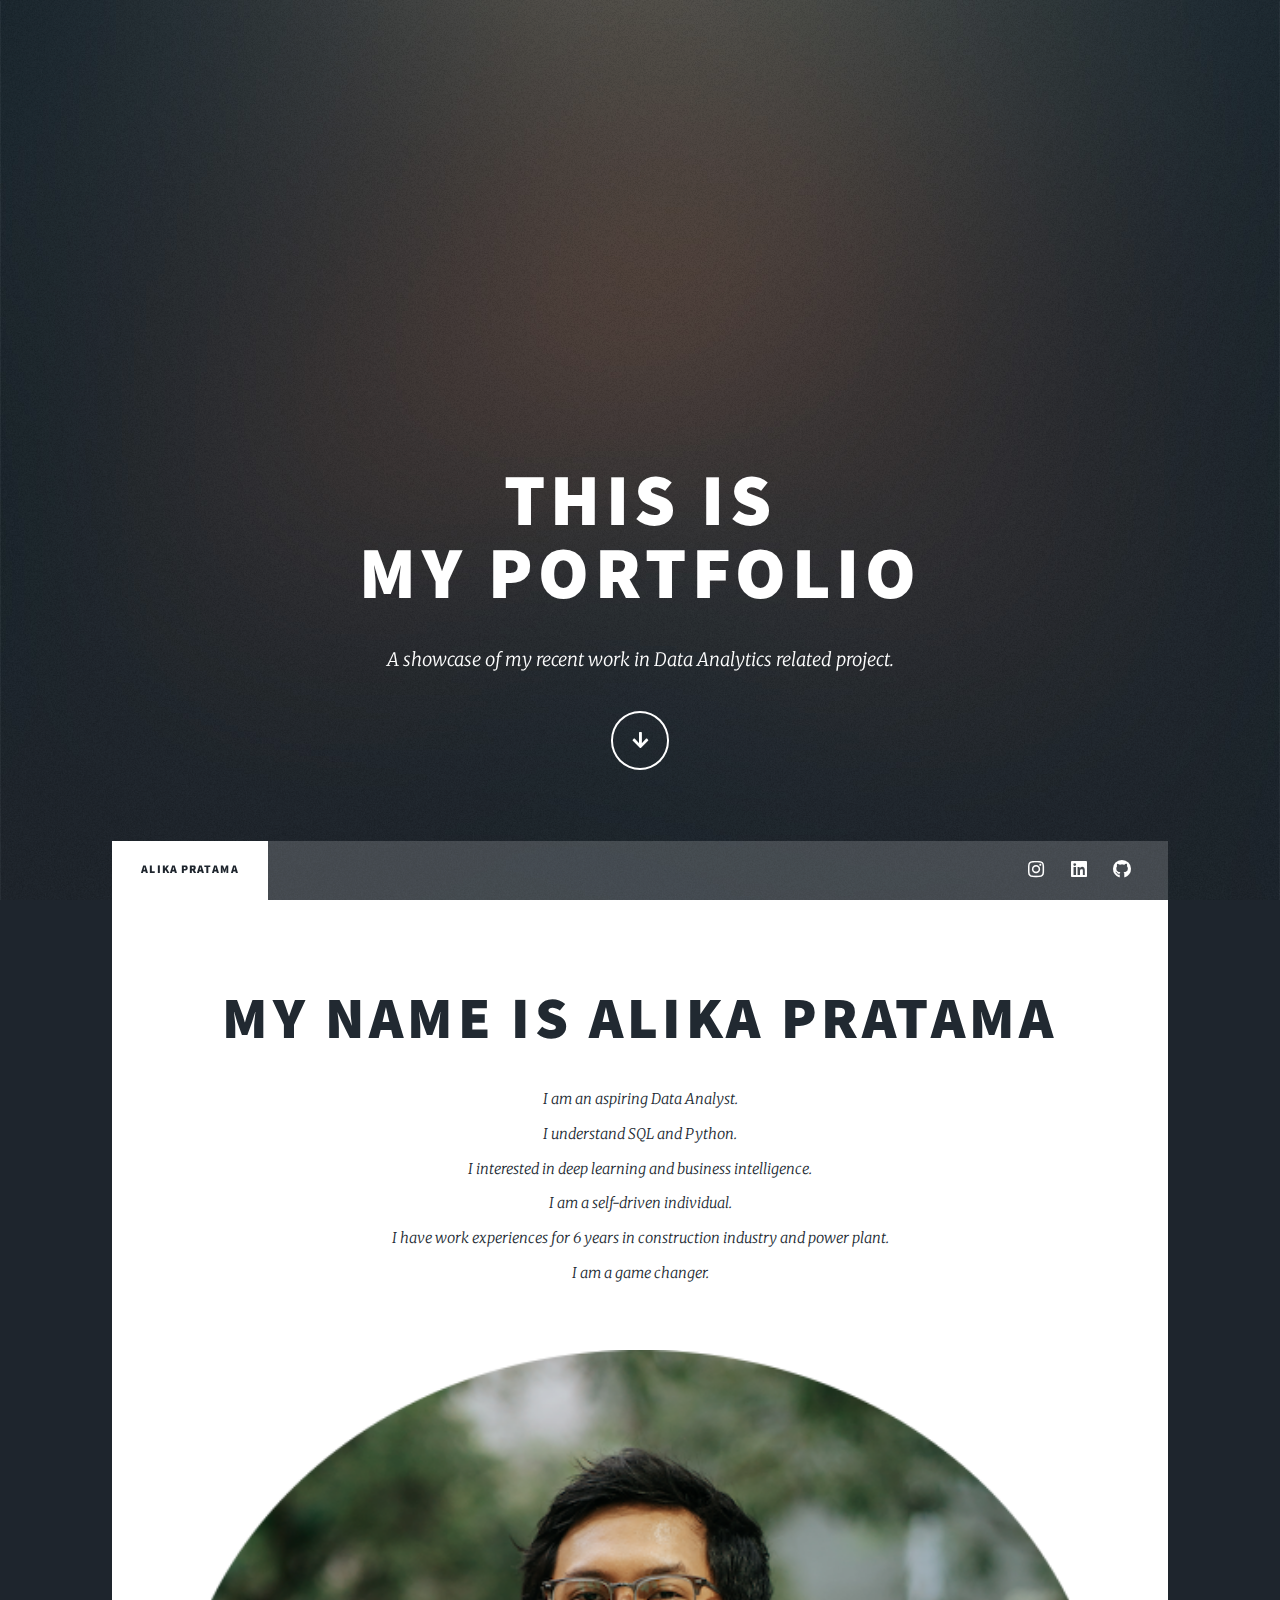
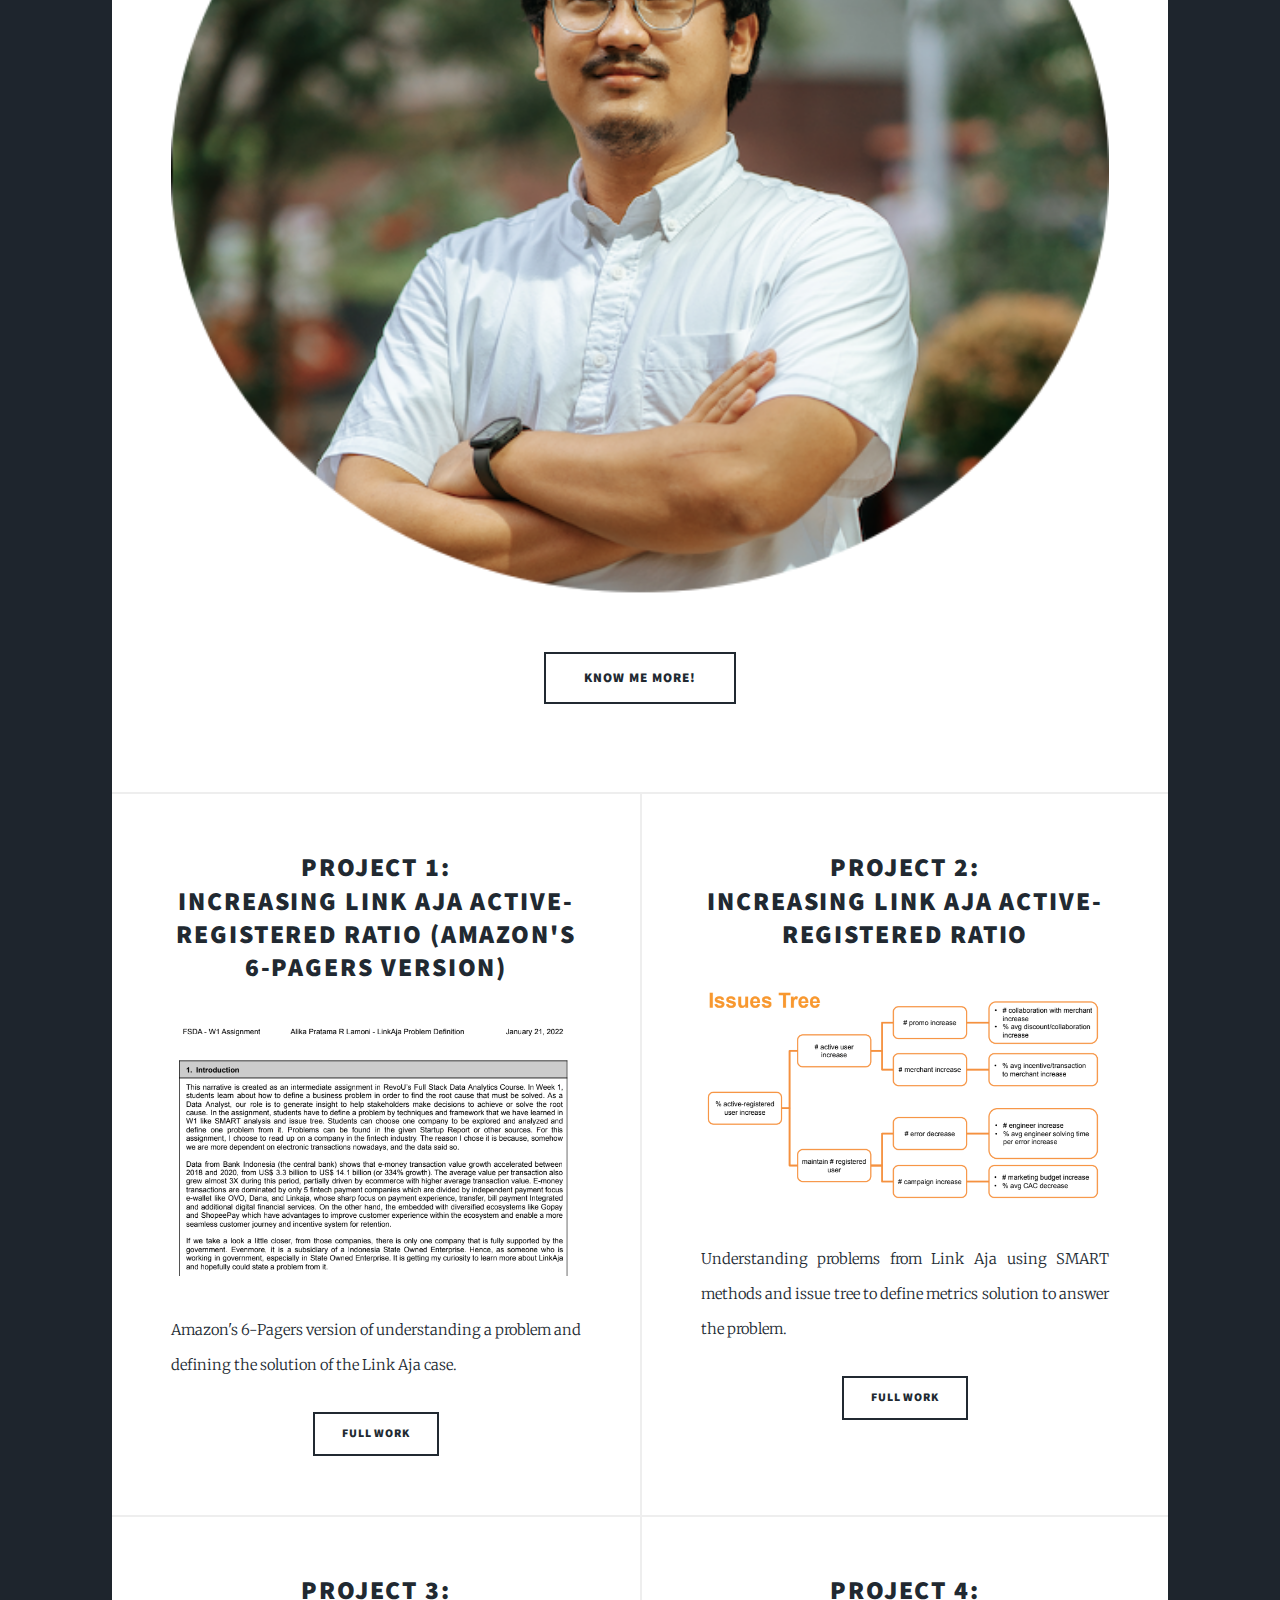
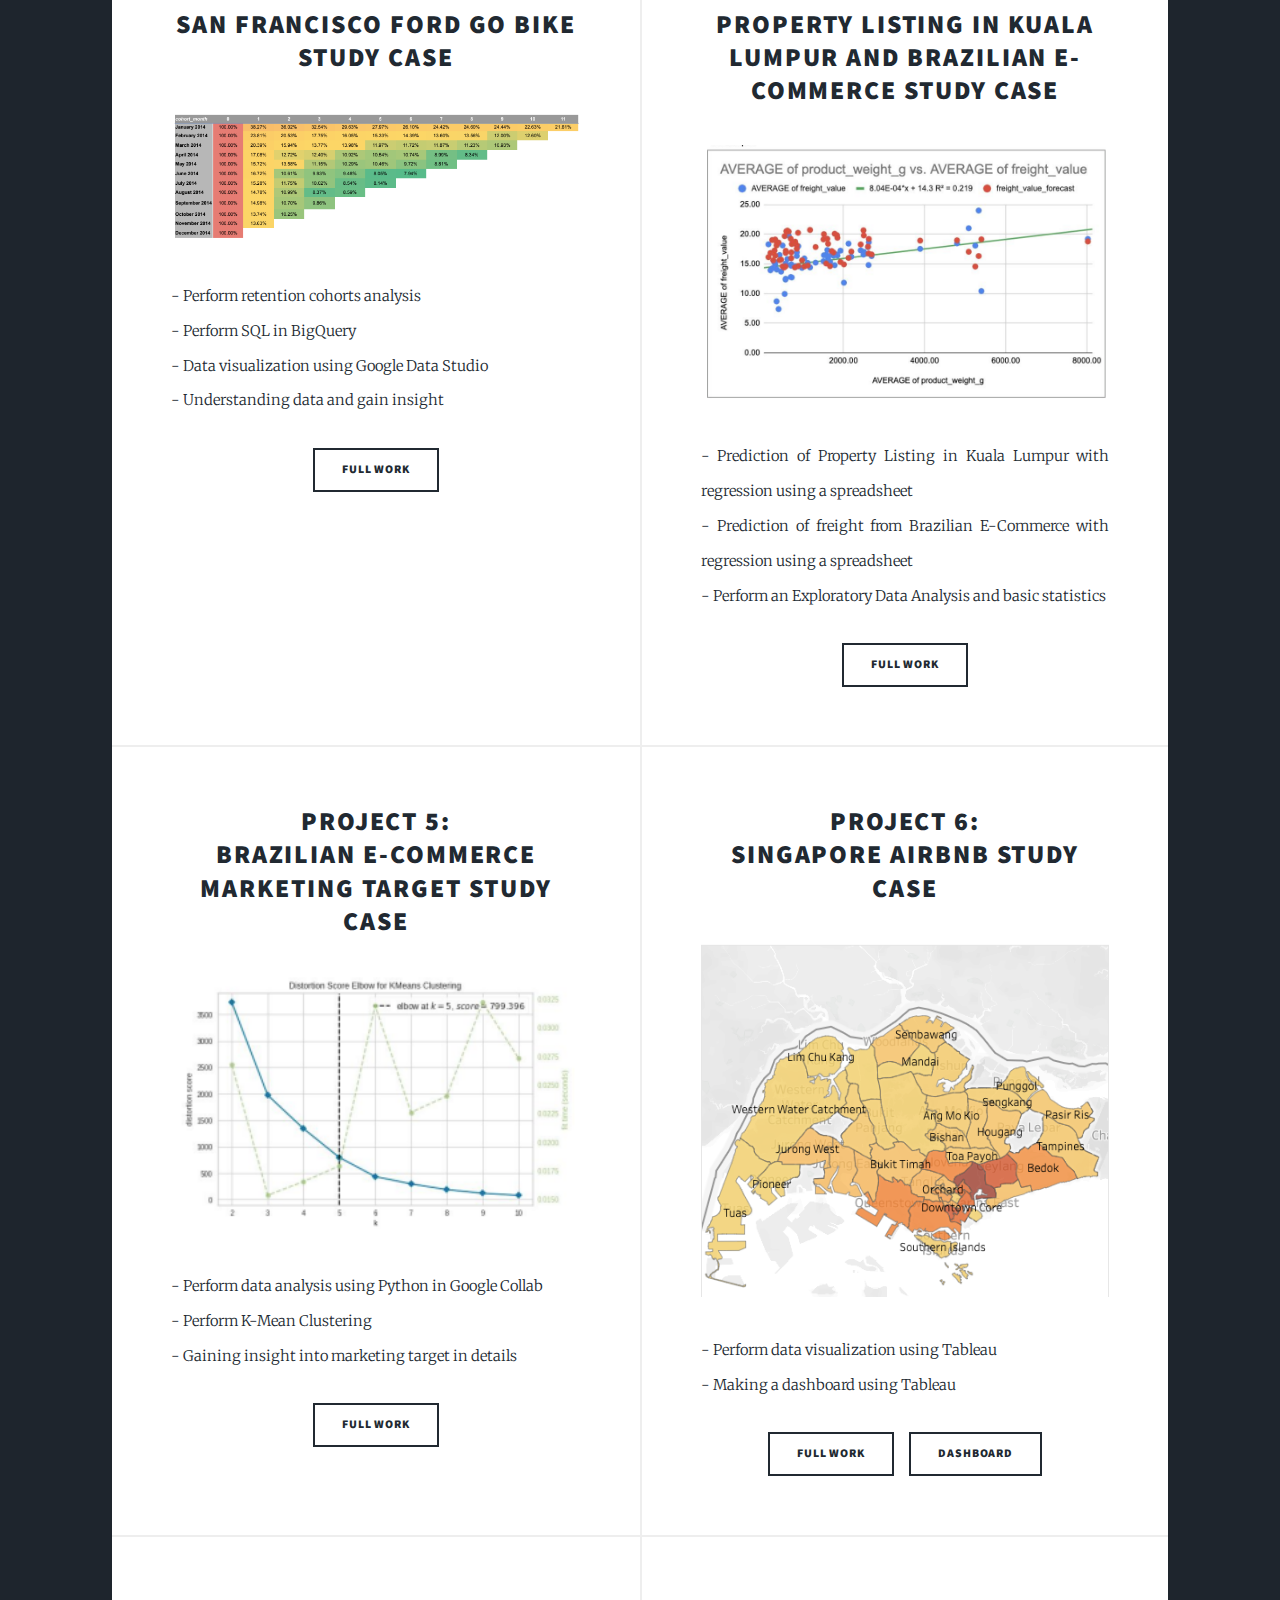
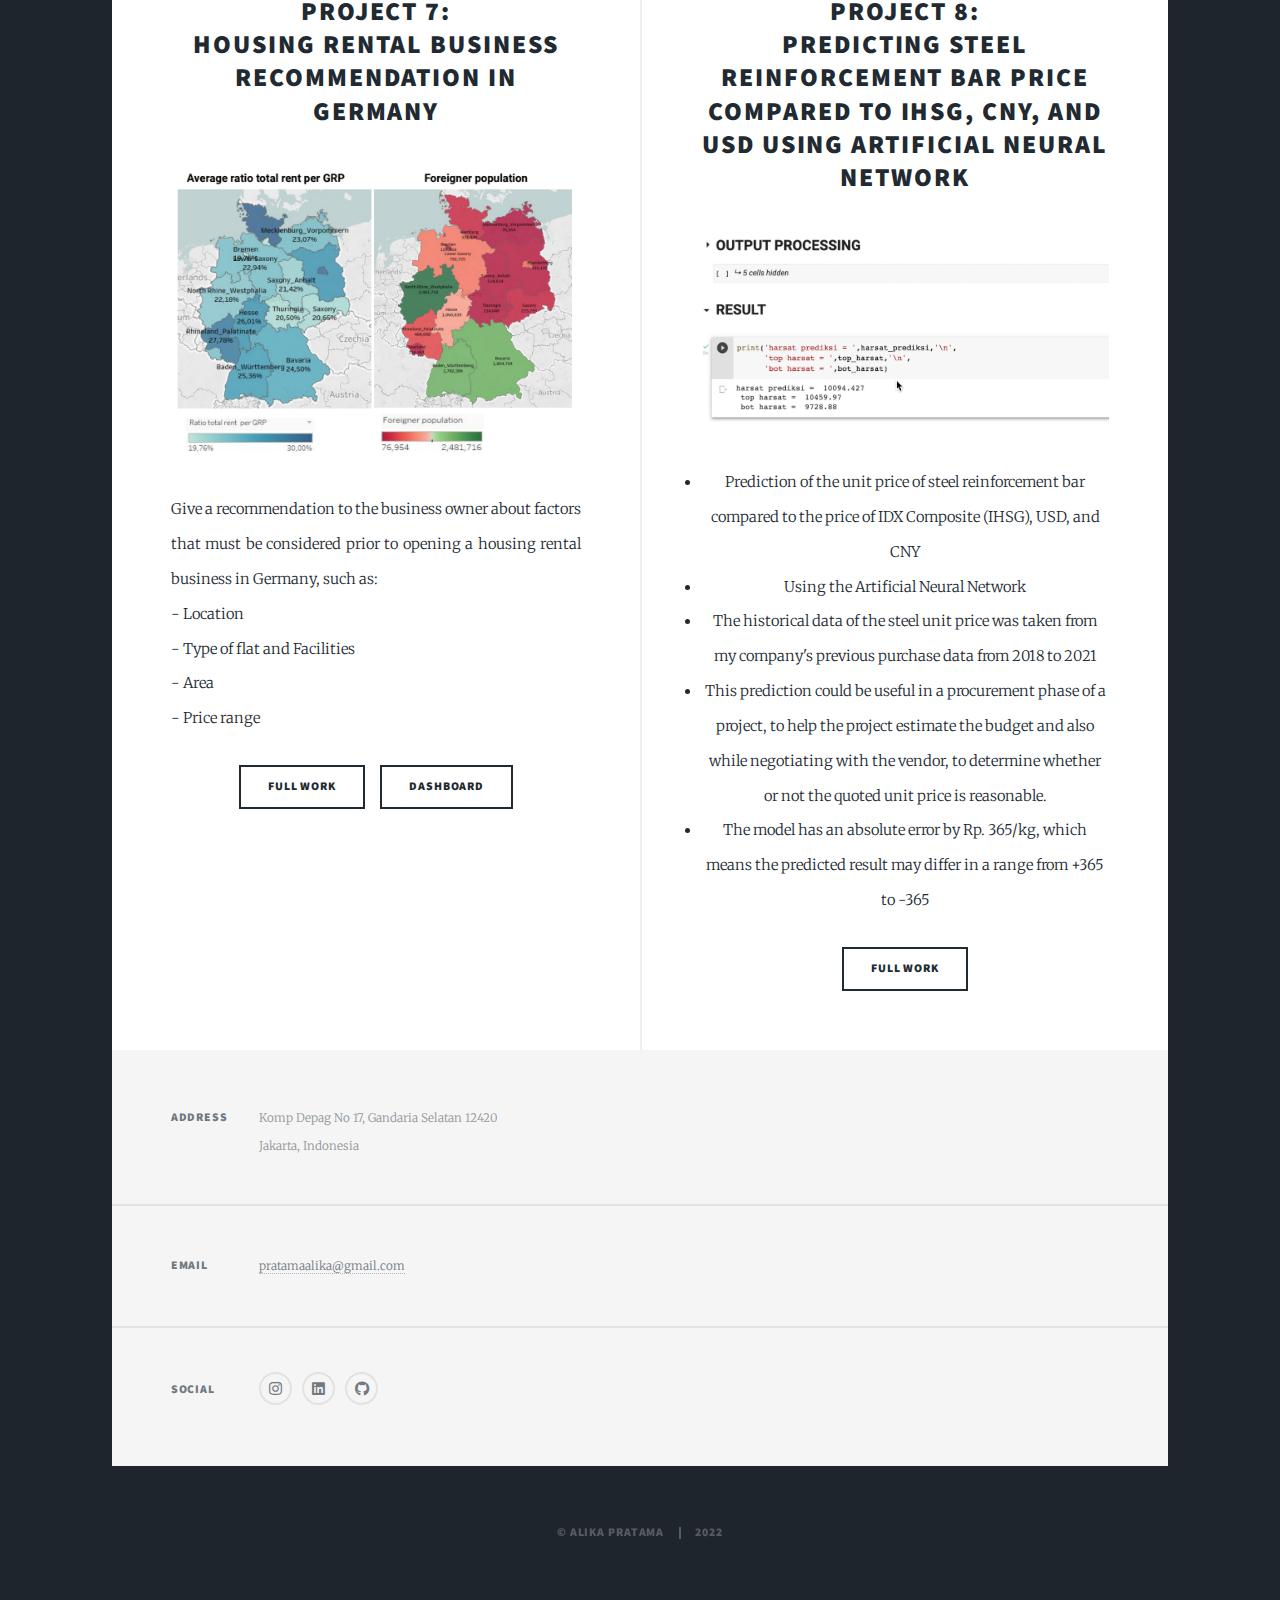
==== index.html @ 99906c68 "Update index.html" ====
<!DOCTYPE HTML>
<html>
	<head>
		<title>Alika Pratama Portfolio</title>
		<meta charset="utf-8" />
		<meta name="viewport" content="width=device-width, initial-scale=1, user-scalable=no" />
		<link rel="stylesheet" href="assets/css/main.css" />
		<noscript><link rel="stylesheet" href="assets/css/noscript.css" /></noscript>
	</head>
	<body class="is-preload">

		<!-- Wrapper -->
			<div id="wrapper" class="fade-in">

				<!-- Intro -->
					<div id="intro">
						<h1>This is<br />
						My Portfolio
					</h1>
						<p>A showcase of my recent work in Data Analytics related project. <a</a></p>
						<ul class="actions">
							<li><a href="#header" class="button icon solid solo fa-arrow-down scrolly">Continue</a></li>
						</ul>
					</div>

				<!-- Header -->
					<header id="header">
						<a href="index.html" class="logo">Portfolio</a>
					</header>

				<!-- Nav -->
					<nav id="nav">
						<ul class="links">
							<li class="active"><a href="index.html">Alika Pratama</a></li>
						</ul>
						<ul class="icons">
							<li><a href="https://www.instagram.com/alikapratama/" class="icon brands fa-instagram"><span class="label">Instagram</span></a></li>
							<li><a href="https://www.linkedin.com/in/alika-pratama/" class="icon brands fa-linkedin"><span class="label">LinkedIn</span></a></li>
							<li><a href="https://github.com/alika-pratama/" class="icon brands fa-github"><span class="label">GitHub</span></a></li>
						</ul>
					</nav>

				<!-- Main -->
					<div id="main">

						<!-- Featured Post -->
							<article class="post featured">
								<header class="major">
									<h2><a href="#">My name is Alika Pratama<br /></a></h2>
									<p>I am an aspiring Data Analyst.<br \>
										I understand SQL and Python.<br \>
										I interested in deep learning and business intelligence.<br \>
										I am a self-driven individual.<br \>
										I have work experiences for 6 years in construction industry and power plant.<br \>
										I am a game changer.</p>
								</header>
								<a href="#" class="image main"><img src="images/alika.png" alt="" /></a>
								<ul class="actions special">
									<li><a href="https://www.linkedin.com/in/alika-pratama/" class="button large">Know me more!</a></li>
								</ul>
							</article>

						<!-- Posts -->
							<section class="posts">
								<article>
									<header>
										<h2><a href="#">Project 1:<br />
											Increasing Link Aja Active-Registered Ratio (Amazon's 6-Pagers Version)</a></h2>
									</header>
									<a href="#" class="image fit"><img src="images/project1.png" alt="" /></a>
									<p>Amazon's 6-Pagers version of understanding a problem and defining the solution of the Link Aja case.</p>
									<ul class="actions special">
										<li><a href="https://drive.google.com/file/d/1Kj2Drlyt5MMBAXH7t-EOti_boL3vfd4V/view" class="button">Full Work</a></li>
									</ul>
								</article>
								<article>
									<header>
										<h2><a href="#">Project 2:<br />
											Increasing Link Aja Active-Registered Ratio</a></h2>
									</header>
									<a href="#" class="image fit"><img src="images/project 2.png" alt="" /></a>
									<p>Understanding problems from Link Aja using SMART methods and issue tree to define metrics solution to answer the problem.</p>
									<ul class="actions special">
										<li><a href="https://drive.google.com/file/d/1akJcV4ubBuW7OajFJQCJrgrSAAVM8t03/view" class="button">Full Work</a></li>
									</ul>
								</article>
								<article>
									<header>
										<h2><a href="#">Project 3:<br />
											San Francisco Ford Go Bike Study Case</a></h2>
									</header>
									<a href="#" class="image fit"><img src="images/project 3.png" alt="" /></a>
									<p>- Perform retention cohorts analysis<br \>
										- Perform SQL in BigQuery<br \>
										- Data visualization using Google Data Studio<br \>
										- Understanding data and gain insight</p>
									<ul class="actions special">
										<li><a href="https://drive.google.com/file/d/1MsK47HC9zrteIBkrlheT6Ph0dA1Oc3uH/view" class="button">Full Work</a></li>
									</ul>
								</article>
								<article>
									<header>
										<h2><a href="#">Project 4:<br />
											Property Listing in Kuala Lumpur and Brazilian E-Commerce Study Case</a></h2>
									</header>
									<a href="#" class="image fit"><img src="images/project 4-c.png" alt="" /></a>
									<p>- Prediction of Property Listing in Kuala Lumpur with regression using a spreadsheet<br \>
										- Prediction of freight from Brazilian E-Commerce with regression using a spreadsheet<br \>
										- Perform an Exploratory Data Analysis and basic statistics</p>
									<ul class="actions special">
										<li><a href="https://drive.google.com/file/d/1G1gEL9dTTQRaMjmQhZiJqLOdMSv8WPBN/view" class="button">Full Work</a></li>
									</ul>
								</article>
								<article>
									<header>
										<h2><a href="#">Project 5:<br />
											Brazilian E-Commerce Marketing Target Study Case</a></h2>
									</header>
									<a href="#" class="image fit"><img src="images/project 5-b.png" alt="" /></a>
									<p>- Perform data analysis using Python in Google Collab<br \>
										- Perform K-Mean Clustering<br \>
										- Gaining insight into marketing target in details</p>
									<ul class="actions special">
										<li><a href="https://drive.google.com/file/d/166lnxLZuiNhnYnnvelLSRr8OqNYaiu8n/view" class="button">Full Work</a></li>
									</ul>
								</article>
								<article>
									<header>
										<h2><a href="#">Project 6:<br />
											Singapore AirBnB Study Case</a></h2>
									</header>
									<a href="#" class="image fit"><img src="images/project 6.png" alt="" /></a>
									<p>- Perform data visualization using Tableau<br \>
										- Making a dashboard using Tableau</p>
									<ul class="actions special">
										<li><a href="https://drive.google.com/file/d/1xr-jhJPkIL-Obim5dwcGCO-dSlXe9OWP/view" class="button">Full Work</a></li>
										<li><a href="https://public.tableau.com/app/profile/alika.pratama.r.lamoni/viz/AlikaPratama_RevoU_Advanced_EDA/ExploratoryDataAnalysis" class="button">Dashboard</a></li>
									</ul>
								</article>
								<article>
									<header>
										<h2><a href="#">Project 7:<br />
											Housing Rental Business Recommendation in Germany</a></h2>
									</header>
									<a href="#" class="image fit"><img src="images/project 7.png" alt="" /></a>
									<p>Give a recommendation to the business owner about factors that must be considered prior to opening a housing rental business in Germany, such as:<br \>
										- Location<br \>
										- Type of flat and Facilities<br \>
										- Area<br \>
										- Price range</p>										
									<ul class="actions special">
										<li><a href="https://drive.google.com/file/d/1QXU8TIqKIrpzzfyYmSdYc2odHcBHQorJ/view" class="button">Full Work</a></li>
										<li><a href="https://public.tableau.com/app/profile/godeliva/viz/GFPpastibisa_16497133285480/Story1" class="button">Dashboard</a></li>
									</ul>
								</article>
								<article>
									<header>
										<h2><a href="#">Project 8:<br />
											Predicting Steel Reinforcement Bar Price Compared to IHSG, CNY, and USD using Artificial Neural Network</a></h2>
									</header>
									<a href="#" class="image fit"><img src="images/project 8.png" alt="" /></a>
									<p align="justify"><li>Prediction of the unit price of steel reinforcement bar compared to the price of IDX Composite (IHSG), USD, and CNY</li>
									<li>Using the Artificial Neural Network</li>
									<li>The historical data of the steel unit price was taken from my company's previous purchase data from 2018 to 2021</li>
									<li>This prediction could be useful in a procurement phase of a project, to help the project estimate the budget and also while negotiating with the vendor, to determine whether or not the quoted unit price is reasonable.</li>
									<li>The model has an absolute error by Rp. 365/kg, which means the predicted result may differ in a range from +365 to -365</li>
								</p>							
									<ul class="actions special">
										<li><a href="https://github.com/alika-pratama/predicting-rebar" class="button">Full Work</a></li>
									</ul>
								</article>
							</section>
					</div>

				<!-- Footer -->
					<footer id="footer">
						<section class="split contact">
							<section class="alt">
								<h3>Address</h3>
								<p>Komp Depag No 17, Gandaria Selatan 12420<br />
								Jakarta, Indonesia</p>
							</section>
							<section>
								<h3>Email</h3>
								<p><a href="#">pratamaalika@gmail.com</a></p>
							</section>
							<section>
								<h3>Social</h3>
								<ul class="icons alt">
									<li><a href="https://www.instagram.com/alikapratama/" class="icon brands alt fa-instagram"><span class="label">Instagram</span></a></li>
									<li><a href="https://www.linkedin.com/in/alika-pratama/" class="icon brands alt fa-linkedin"><span class="label">LinkedIn</span></a></li>
									<li><a href="https://github.com/alika-pratama/" class="icon brands alt fa-github"><span class="label">GitHub</span></a></li>
								</ul>
							</section>
						</section>
					</footer>

				<!-- Copyright -->
					<div id="copyright">
						<ul><li>&copy; Alika Pratama</li><li>2022</li></ul>
					</div>

			</div>

		<!-- Scripts -->
			<script src="assets/js/jquery.min.js"></script>
			<script src="assets/js/jquery.scrollex.min.js"></script>
			<script src="assets/js/jquery.scrolly.min.js"></script>
			<script src="assets/js/browser.min.js"></script>
			<script src="assets/js/breakpoints.min.js"></script>
			<script src="assets/js/util.js"></script>
			<script src="assets/js/main.js"></script>

	</body>
</html>
---- assets/css/main.css ----
@import url(fontawesome-all.min.css);
@import url("https://fonts.googleapis.com/css?family=Merriweather:300,700,300italic,700italic|Source+Sans+Pro:900");

/*
	Massively by HTML5 UP
	html5up.net | @ajlkn
	Free for personal and commercial use under the CCA 3.0 license (html5up.net/license)
*/

html, body, div, span, applet, object,
iframe, h1, h2, h3, h4, h5, h6, p, blockquote,
pre, a, abbr, acronym, address, big, cite,
code, del, dfn, em, img, ins, kbd, q, s, samp,
small, strike, strong, sub, sup, tt, var, b,
u, i, center, dl, dt, dd, ol, ul, li, fieldset,
form, label, legend, table, caption, tbody,
tfoot, thead, tr, th, td, article, aside,
canvas, details, embed, figure, figcaption,
footer, header, hgroup, menu, nav, output, ruby,
section, summary, time, mark, audio, video {
	margin: 0;
	padding: 0;
	border: 0;
	font-size: 100%;
	font: inherit;
	vertical-align: baseline;}

article, aside, details, figcaption, figure,
footer, header, hgroup, menu, nav, section {
	display: block;}

body {
	line-height: 1;
}

ol, ul {
	list-style: none;
}

blockquote, q {
	quotes: none;
}

	blockquote:before, blockquote:after, q:before, q:after {
		content: '';
		content: none;
	}

table {
	border-collapse: collapse;
	border-spacing: 0;
}

body {
	-webkit-text-size-adjust: none;
}

mark {
	background-color: transparent;
	color: inherit;
}

input::-moz-focus-inner {
	border: 0;
	padding: 0;
}

input, select, textarea {
	-moz-appearance: none;
	-webkit-appearance: none;
	-ms-appearance: none;
	appearance: none;
}

/* Basic */

	@-ms-viewport {
		width: device-width;
	}

	body {
		-ms-overflow-style: scrollbar;
	}

	@media screen and (max-width: 480px) {

		html, body {
			min-width: 320px;
		}

	}

	html {
		box-sizing: border-box;
	}

	*, *:before, *:after {
		box-sizing: inherit;
	}

	body {
		background-color: #1e252d;
	}

		body.is-preload *, body.is-preload *:before, body.is-preload *:after {
			-moz-animation: none !important;
			-webkit-animation: none !important;
			-ms-animation: none !important;
			animation: none !important;
			-moz-transition: none !important;
			-webkit-transition: none !important;
			-ms-transition: none !important;
			transition: none !important;
		}

/* Type */

	html {
		font-size: 16pt;
	}

		@media screen and (max-width: 1680px) {

			html {
				font-size: 12pt;
			}

		}

		@media screen and (max-width: 1280px) {

			html {
				font-size: 11pt;
			}

		}

		@media screen and (max-width: 360px) {

			html {
				font-size: 10pt;
			}

		}

	body {
		color: #212931;
	}

	body, input, select, textarea {
		font-family: "Merriweather", Georgia, serif;
		font-weight: 300;
		font-size: 1rem;
		line-height: 2.375;
	}

	a {
		-moz-transition: color 0.2s ease-in-out, background-color 0.2s ease-in-out, border-color 0.2s ease-in-out, box-shadow 0.2s ease-in-out;
		-webkit-transition: color 0.2s ease-in-out, background-color 0.2s ease-in-out, border-color 0.2s ease-in-out, box-shadow 0.2s ease-in-out;
		-ms-transition: color 0.2s ease-in-out, background-color 0.2s ease-in-out, border-color 0.2s ease-in-out, box-shadow 0.2s ease-in-out;
		transition: color 0.2s ease-in-out, background-color 0.2s ease-in-out, border-color 0.2s ease-in-out, box-shadow 0.2s ease-in-out;
		border-bottom: dotted 1px;
		text-decoration: none;
	}

		a:hover {
			border-bottom-color: transparent;
		}

	strong, b {
		font-weight: 600;
	}

	em, i {
		font-style: italic;
	}

	p {
		text-align: justify;
		margin: 0 0 2rem 0;
	}

	h1, h2, h3, h4, h5, h6 {
		font-family: "Source Sans Pro", Helvetica, sans-serif;
		font-weight: 900;
		line-height: 1.5;
		letter-spacing: 0.075em;
		text-transform: uppercase;
		margin: 0 0 1rem 0;
	}

		h1 a, h2 a, h3 a, h4 a, h5 a, h6 a {
			border-bottom: 0;
			color: inherit;
			text-decoration: none;
		}

	h1 {
		font-size: 4rem;
		line-height: 1.1;
		margin: 0 0 2rem 0;
	}

	h2 {
		font-size: 1.75rem;
		line-height: 1.3;
		margin: 0 0 1.5rem 0;
	}

	h3 {
		font-size: 1.25rem;
		margin: 0 0 1.5rem 0;
	}

	h4 {
		font-size: 1rem;
	}

	h5 {
		font-size: 0.9rem;
	}

	h6 {
		font-size: 0.8rem;
	}

	sub {
		font-size: 0.8rem;
		position: relative;
		top: 0.5rem;
	}

	sup {
		font-size: 0.8rem;
		position: relative;
		top: -0.5rem;
	}

	blockquote {
		border-left: solid 4px;
		font-style: italic;
		margin: 0 0 2rem 0;
		padding: 0.5rem 0 0.5rem 2rem;
	}

	code {
		border: solid 2px;
		font-family: "Courier New", monospace;
		font-size: 0.9rem;
		margin: 0 0.25rem;
		padding: 0.25rem 0.65rem;
	}

	pre {
		-webkit-overflow-scrolling: touch;
		font-family: "Courier New", monospace;
		font-size: 0.9rem;
		margin: 0 0 2rem 0;
	}

		pre code {
			display: block;
			line-height: 1.75;
			padding: 1rem 1.5rem;
			overflow-x: auto;
		}

	hr {
		border: 0;
		border-bottom: solid 2px;
		margin: 3rem 0;
	}

		hr.major {
			margin: 5rem 0;
		}

	.align-left {
		text-align: left;
	}

	.align-center {
		text-align: center;
	}

	.align-right {
		text-align: right;
	}

	input, select, textarea {
		color: #212931;
	}

	a {
		color: #212931;
		border-bottom-color: rgba(33, 41, 49, 0.5);
	}

		a:hover {
			border-bottom-color: transparent;
			color: #18bfef !important;
		}

	strong, b {
		color: #212931;
	}

	h1, h2, h3, h4, h5, h6 {
		color: #212931;
	}

	blockquote {
		border-left-color: #eeeeee;
	}

	code {
		background: rgba(220, 220, 220, 0.25);
		border-color: #eeeeee;
	}

	hr {
		border-bottom-color: #eeeeee;
	}

/* Row */

	.row {
		display: flex;
		flex-wrap: wrap;
		box-sizing: border-box;
		align-items: stretch;
	}

		.row > * {
			box-sizing: border-box;
		}

		.row.gtr-uniform > * > :last-child {
			margin-bottom: 0;
		}

		.row.aln-left {
			justify-content: flex-start;
		}

		.row.aln-center {
			justify-content: center;
		}

		.row.aln-right {
			justify-content: flex-end;
		}

		.row.aln-top {
			align-items: flex-start;
		}

		.row.aln-middle {
			align-items: center;
		}

		.row.aln-bottom {
			align-items: flex-end;
		}

		.row > .imp {
			order: -1;
		}

		.row > .col-1 {
			width: 8.33333%;
		}

		.row > .off-1 {
			margin-left: 8.33333%;
		}

		.row > .col-2 {
			width: 16.66667%;
		}

		.row > .off-2 {
			margin-left: 16.66667%;
		}

		.row > .col-3 {
			width: 25%;
		}

		.row > .off-3 {
			margin-left: 25%;
		}

		.row > .col-4 {
			width: 33.33333%;
		}

		.row > .off-4 {
			margin-left: 33.33333%;
		}

		.row > .col-5 {
			width: 41.66667%;
		}

		.row > .off-5 {
			margin-left: 41.66667%;
		}

		.row > .col-6 {
			width: 50%;
		}

		.row > .off-6 {
			margin-left: 50%;
		}

		.row > .col-7 {
			width: 58.33333%;
		}

		.row > .off-7 {
			margin-left: 58.33333%;
		}

		.row > .col-8 {
			width: 66.66667%;
		}

		.row > .off-8 {
			margin-left: 66.66667%;
		}

		.row > .col-9 {
			width: 75%;
		}

		.row > .off-9 {
			margin-left: 75%;
		}

		.row > .col-10 {
			width: 83.33333%;
		}

		.row > .off-10 {
			margin-left: 83.33333%;
		}

		.row > .col-11 {
			width: 91.66667%;
		}

		.row > .off-11 {
			margin-left: 91.66667%;
		}

		.row > .col-12 {
			width: 100%;
		}

		.row > .off-12 {
			margin-left: 100%;
		}

		.row.gtr-0 {
			margin-top: 0;
			margin-left: 0rem;
		}

			.row.gtr-0 > * {
				padding: 0 0 0 0rem;
			}

			.row.gtr-0.gtr-uniform {
				margin-top: 0rem;
			}

				.row.gtr-0.gtr-uniform > * {
					padding-top: 0rem;
				}

		.row.gtr-25 {
			margin-top: 0;
			margin-left: -0.375rem;
		}

			.row.gtr-25 > * {
				padding: 0 0 0 0.375rem;
			}

			.row.gtr-25.gtr-uniform {
				margin-top: -0.375rem;
			}

				.row.gtr-25.gtr-uniform > * {
					padding-top: 0.375rem;
				}

		.row.gtr-50 {
			margin-top: 0;
			margin-left: -0.75rem;
		}

			.row.gtr-50 > * {
				padding: 0 0 0 0.75rem;
			}

			.row.gtr-50.gtr-uniform {
				margin-top: -0.75rem;
			}

				.row.gtr-50.gtr-uniform > * {
					padding-top: 0.75rem;
				}

		.row {
			margin-top: 0;
			margin-left: -1.5rem;
		}

			.row > * {
				padding: 0 0 0 1.5rem;
			}

			.row.gtr-uniform {
				margin-top: -1.5rem;
			}

				.row.gtr-uniform > * {
					padding-top: 1.5rem;
				}

		.row.gtr-150 {
			margin-top: 0;
			margin-left: -2.25rem;
		}

			.row.gtr-150 > * {
				padding: 0 0 0 2.25rem;
			}

			.row.gtr-150.gtr-uniform {
				margin-top: -2.25rem;
			}

				.row.gtr-150.gtr-uniform > * {
					padding-top: 2.25rem;
				}

		.row.gtr-200 {
			margin-top: 0;
			margin-left: -3rem;
		}

			.row.gtr-200 > * {
				padding: 0 0 0 3rem;
			}

			.row.gtr-200.gtr-uniform {
				margin-top: -3rem;
			}

				.row.gtr-200.gtr-uniform > * {
					padding-top: 3rem;
				}

		@media screen and (max-width: 1680px) {

			.row {
				display: flex;
				flex-wrap: wrap;
				box-sizing: border-box;
				align-items: stretch;
			}

				.row > * {
					box-sizing: border-box;
				}

				.row.gtr-uniform > * > :last-child {
					margin-bottom: 0;
				}

				.row.aln-left {
					justify-content: flex-start;
				}

				.row.aln-center {
					justify-content: center;
				}

				.row.aln-right {
					justify-content: flex-end;
				}

				.row.aln-top {
					align-items: flex-start;
				}

				.row.aln-middle {
					align-items: center;
				}

				.row.aln-bottom {
					align-items: flex-end;
				}

				.row > .imp-xlarge {
					order: -1;
				}

				.row > .col-1-xlarge {
					width: 8.33333%;
				}

				.row > .off-1-xlarge {
					margin-left: 8.33333%;
				}

				.row > .col-2-xlarge {
					width: 16.66667%;
				}

				.row > .off-2-xlarge {
					margin-left: 16.66667%;
				}

				.row > .col-3-xlarge {
					width: 25%;
				}

				.row > .off-3-xlarge {
					margin-left: 25%;
				}

				.row > .col-4-xlarge {
					width: 33.33333%;
				}

				.row > .off-4-xlarge {
					margin-left: 33.33333%;
				}

				.row > .col-5-xlarge {
					width: 41.66667%;
				}

				.row > .off-5-xlarge {
					margin-left: 41.66667%;
				}

				.row > .col-6-xlarge {
					width: 50%;
				}

				.row > .off-6-xlarge {
					margin-left: 50%;
				}

				.row > .col-7-xlarge {
					width: 58.33333%;
				}

				.row > .off-7-xlarge {
					margin-left: 58.33333%;
				}

				.row > .col-8-xlarge {
					width: 66.66667%;
				}

				.row > .off-8-xlarge {
					margin-left: 66.66667%;
				}

				.row > .col-9-xlarge {
					width: 75%;
				}

				.row > .off-9-xlarge {
					margin-left: 75%;
				}

				.row > .col-10-xlarge {
					width: 83.33333%;
				}

				.row > .off-10-xlarge {
					margin-left: 83.33333%;
				}

				.row > .col-11-xlarge {
					width: 91.66667%;
				}

				.row > .off-11-xlarge {
					margin-left: 91.66667%;
				}

				.row > .col-12-xlarge {
					width: 100%;
				}

				.row > .off-12-xlarge {
					margin-left: 100%;
				}

				.row.gtr-0 {
					margin-top: 0;
					margin-left: 0rem;
				}

					.row.gtr-0 > * {
						padding: 0 0 0 0rem;
					}

					.row.gtr-0.gtr-uniform {
						margin-top: 0rem;
					}

						.row.gtr-0.gtr-uniform > * {
							padding-top: 0rem;
						}

				.row.gtr-25 {
					margin-top: 0;
					margin-left: -0.375rem;
				}

					.row.gtr-25 > * {
						padding: 0 0 0 0.375rem;
					}

					.row.gtr-25.gtr-uniform {
						margin-top: -0.375rem;
					}

						.row.gtr-25.gtr-uniform > * {
							padding-top: 0.375rem;
						}

				.row.gtr-50 {
					margin-top: 0;
					margin-left: -0.75rem;
				}

					.row.gtr-50 > * {
						padding: 0 0 0 0.75rem;
					}

					.row.gtr-50.gtr-uniform {
						margin-top: -0.75rem;
					}

						.row.gtr-50.gtr-uniform > * {
							padding-top: 0.75rem;
						}

				.row {
					margin-top: 0;
					margin-left: -1.5rem;
				}

					.row > * {
						padding: 0 0 0 1.5rem;
					}

					.row.gtr-uniform {
						margin-top: -1.5rem;
					}

						.row.gtr-uniform > * {
							padding-top: 1.5rem;
						}

				.row.gtr-150 {
					margin-top: 0;
					margin-left: -2.25rem;
				}

					.row.gtr-150 > * {
						padding: 0 0 0 2.25rem;
					}

					.row.gtr-150.gtr-uniform {
						margin-top: -2.25rem;
					}

						.row.gtr-150.gtr-uniform > * {
							padding-top: 2.25rem;
						}

				.row.gtr-200 {
					margin-top: 0;
					margin-left: -3rem;
				}

					.row.gtr-200 > * {
						padding: 0 0 0 3rem;
					}

					.row.gtr-200.gtr-uniform {
						margin-top: -3rem;
					}

						.row.gtr-200.gtr-uniform > * {
							padding-top: 3rem;
						}

		}

		@media screen and (max-width: 1280px) {

			.row {
				display: flex;
				flex-wrap: wrap;
				box-sizing: border-box;
				align-items: stretch;
			}

				.row > * {
					box-sizing: border-box;
				}

				.row.gtr-uniform > * > :last-child {
					margin-bottom: 0;
				}

				.row.aln-left {
					justify-content: flex-start;
				}

				.row.aln-center {
					justify-content: center;
				}

				.row.aln-right {
					justify-content: flex-end;
				}

				.row.aln-top {
					align-items: flex-start;
				}

				.row.aln-middle {
					align-items: center;
				}

				.row.aln-bottom {
					align-items: flex-end;
				}

				.row > .imp-large {
					order: -1;
				}

				.row > .col-1-large {
					width: 8.33333%;
				}

				.row > .off-1-large {
					margin-left: 8.33333%;
				}

				.row > .col-2-large {
					width: 16.66667%;
				}

				.row > .off-2-large {
					margin-left: 16.66667%;
				}

				.row > .col-3-large {
					width: 25%;
				}

				.row > .off-3-large {
					margin-left: 25%;
				}

				.row > .col-4-large {
					width: 33.33333%;
				}

				.row > .off-4-large {
					margin-left: 33.33333%;
				}

				.row > .col-5-large {
					width: 41.66667%;
				}

				.row > .off-5-large {
					margin-left: 41.66667%;
				}

				.row > .col-6-large {
					width: 50%;
				}

				.row > .off-6-large {
					margin-left: 50%;
				}

				.row > .col-7-large {
					width: 58.33333%;
				}

				.row > .off-7-large {
					margin-left: 58.33333%;
				}

				.row > .col-8-large {
					width: 66.66667%;
				}

				.row > .off-8-large {
					margin-left: 66.66667%;
				}

				.row > .col-9-large {
					width: 75%;
				}

				.row > .off-9-large {
					margin-left: 75%;
				}

				.row > .col-10-large {
					width: 83.33333%;
				}

				.row > .off-10-large {
					margin-left: 83.33333%;
				}

				.row > .col-11-large {
					width: 91.66667%;
				}

				.row > .off-11-large {
					margin-left: 91.66667%;
				}

				.row > .col-12-large {
					width: 100%;
				}

				.row > .off-12-large {
					margin-left: 100%;
				}

				.row.gtr-0 {
					margin-top: 0;
					margin-left: 0rem;
				}

					.row.gtr-0 > * {
						padding: 0 0 0 0rem;
					}

					.row.gtr-0.gtr-uniform {
						margin-top: 0rem;
					}

						.row.gtr-0.gtr-uniform > * {
							padding-top: 0rem;
						}

				.row.gtr-25 {
					margin-top: 0;
					margin-left: -0.375rem;
				}

					.row.gtr-25 > * {
						padding: 0 0 0 0.375rem;
					}

					.row.gtr-25.gtr-uniform {
						margin-top: -0.375rem;
					}

						.row.gtr-25.gtr-uniform > * {
							padding-top: 0.375rem;
						}

				.row.gtr-50 {
					margin-top: 0;
					margin-left: -0.75rem;
				}

					.row.gtr-50 > * {
						padding: 0 0 0 0.75rem;
					}

					.row.gtr-50.gtr-uniform {
						margin-top: -0.75rem;
					}

						.row.gtr-50.gtr-uniform > * {
							padding-top: 0.75rem;
						}

				.row {
					margin-top: 0;
					margin-left: -1.5rem;
				}

					.row > * {
						padding: 0 0 0 1.5rem;
					}

					.row.gtr-uniform {
						margin-top: -1.5rem;
					}

						.row.gtr-uniform > * {
							padding-top: 1.5rem;
						}

				.row.gtr-150 {
					margin-top: 0;
					margin-left: -2.25rem;
				}

					.row.gtr-150 > * {
						padding: 0 0 0 2.25rem;
					}

					.row.gtr-150.gtr-uniform {
						margin-top: -2.25rem;
					}

						.row.gtr-150.gtr-uniform > * {
							padding-top: 2.25rem;
						}

				.row.gtr-200 {
					margin-top: 0;
					margin-left: -3rem;
				}

					.row.gtr-200 > * {
						padding: 0 0 0 3rem;
					}

					.row.gtr-200.gtr-uniform {
						margin-top: -3rem;
					}

						.row.gtr-200.gtr-uniform > * {
							padding-top: 3rem;
						}

		}

		@media screen and (max-width: 980px) {

			.row {
				display: flex;
				flex-wrap: wrap;
				box-sizing: border-box;
				align-items: stretch;
			}

				.row > * {
					box-sizing: border-box;
				}

				.row.gtr-uniform > * > :last-child {
					margin-bottom: 0;
				}

				.row.aln-left {
					justify-content: flex-start;
				}

				.row.aln-center {
					justify-content: center;
				}

				.row.aln-right {
					justify-content: flex-end;
				}

				.row.aln-top {
					align-items: flex-start;
				}

				.row.aln-middle {
					align-items: center;
				}

				.row.aln-bottom {
					align-items: flex-end;
				}

				.row > .imp-medium {
					order: -1;
				}

				.row > .col-1-medium {
					width: 8.33333%;
				}

				.row > .off-1-medium {
					margin-left: 8.33333%;
				}

				.row > .col-2-medium {
					width: 16.66667%;
				}

				.row > .off-2-medium {
					margin-left: 16.66667%;
				}

				.row > .col-3-medium {
					width: 25%;
				}

				.row > .off-3-medium {
					margin-left: 25%;
				}

				.row > .col-4-medium {
					width: 33.33333%;
				}

				.row > .off-4-medium {
					margin-left: 33.33333%;
				}

				.row > .col-5-medium {
					width: 41.66667%;
				}

				.row > .off-5-medium {
					margin-left: 41.66667%;
				}

				.row > .col-6-medium {
					width: 50%;
				}

				.row > .off-6-medium {
					margin-left: 50%;
				}

				.row > .col-7-medium {
					width: 58.33333%;
				}

				.row > .off-7-medium {
					margin-left: 58.33333%;
				}

				.row > .col-8-medium {
					width: 66.66667%;
				}

				.row > .off-8-medium {
					margin-left: 66.66667%;
				}

				.row > .col-9-medium {
					width: 75%;
				}

				.row > .off-9-medium {
					margin-left: 75%;
				}

				.row > .col-10-medium {
					width: 83.33333%;
				}

				.row > .off-10-medium {
					margin-left: 83.33333%;
				}

				.row > .col-11-medium {
					width: 91.66667%;
				}

				.row > .off-11-medium {
					margin-left: 91.66667%;
				}

				.row > .col-12-medium {
					width: 100%;
				}

				.row > .off-12-medium {
					margin-left: 100%;
				}

				.row.gtr-0 {
					margin-top: 0;
					margin-left: 0rem;
				}

					.row.gtr-0 > * {
						padding: 0 0 0 0rem;
					}

					.row.gtr-0.gtr-uniform {
						margin-top: 0rem;
					}

						.row.gtr-0.gtr-uniform > * {
							padding-top: 0rem;
						}

				.row.gtr-25 {
					margin-top: 0;
					margin-left: -0.375rem;
				}

					.row.gtr-25 > * {
						padding: 0 0 0 0.375rem;
					}

					.row.gtr-25.gtr-uniform {
						margin-top: -0.375rem;
					}

						.row.gtr-25.gtr-uniform > * {
							padding-top: 0.375rem;
						}

				.row.gtr-50 {
					margin-top: 0;
					margin-left: -0.75rem;
				}

					.row.gtr-50 > * {
						padding: 0 0 0 0.75rem;
					}

					.row.gtr-50.gtr-uniform {
						margin-top: -0.75rem;
					}

						.row.gtr-50.gtr-uniform > * {
							padding-top: 0.75rem;
						}

				.row {
					margin-top: 0;
					margin-left: -1.5rem;
				}

					.row > * {
						padding: 0 0 0 1.5rem;
					}

					.row.gtr-uniform {
						margin-top: -1.5rem;
					}

						.row.gtr-uniform > * {
							padding-top: 1.5rem;
						}

				.row.gtr-150 {
					margin-top: 0;
					margin-left: -2.25rem;
				}

					.row.gtr-150 > * {
						padding: 0 0 0 2.25rem;
					}

					.row.gtr-150.gtr-uniform {
						margin-top: -2.25rem;
					}

						.row.gtr-150.gtr-uniform > * {
							padding-top: 2.25rem;
						}

				.row.gtr-200 {
					margin-top: 0;
					margin-left: -3rem;
				}

					.row.gtr-200 > * {
						padding: 0 0 0 3rem;
					}

					.row.gtr-200.gtr-uniform {
						margin-top: -3rem;
					}

						.row.gtr-200.gtr-uniform > * {
							padding-top: 3rem;
						}

		}

		@media screen and (max-width: 736px) {

			.row {
				display: flex;
				flex-wrap: wrap;
				box-sizing: border-box;
				align-items: stretch;
			}

				.row > * {
					box-sizing: border-box;
				}

				.row.gtr-uniform > * > :last-child {
					margin-bottom: 0;
				}

				.row.aln-left {
					justify-content: flex-start;
				}

				.row.aln-center {
					justify-content: center;
				}

				.row.aln-right {
					justify-content: flex-end;
				}

				.row.aln-top {
					align-items: flex-start;
				}

				.row.aln-middle {
					align-items: center;
				}

				.row.aln-bottom {
					align-items: flex-end;
				}

				.row > .imp-small {
					order: -1;
				}

				.row > .col-1-small {
					width: 8.33333%;
				}

				.row > .off-1-small {
					margin-left: 8.33333%;
				}

				.row > .col-2-small {
					width: 16.66667%;
				}

				.row > .off-2-small {
					margin-left: 16.66667%;
				}

				.row > .col-3-small {
					width: 25%;
				}

				.row > .off-3-small {
					margin-left: 25%;
				}

				.row > .col-4-small {
					width: 33.33333%;
				}

				.row > .off-4-small {
					margin-left: 33.33333%;
				}

				.row > .col-5-small {
					width: 41.66667%;
				}

				.row > .off-5-small {
					margin-left: 41.66667%;
				}

				.row > .col-6-small {
					width: 50%;
				}

				.row > .off-6-small {
					margin-left: 50%;
				}

				.row > .col-7-small {
					width: 58.33333%;
				}

				.row > .off-7-small {
					margin-left: 58.33333%;
				}

				.row > .col-8-small {
					width: 66.66667%;
				}

				.row > .off-8-small {
					margin-left: 66.66667%;
				}

				.row > .col-9-small {
					width: 75%;
				}

				.row > .off-9-small {
					margin-left: 75%;
				}

				.row > .col-10-small {
					width: 83.33333%;
				}

				.row > .off-10-small {
					margin-left: 83.33333%;
				}

				.row > .col-11-small {
					width: 91.66667%;
				}

				.row > .off-11-small {
					margin-left: 91.66667%;
				}

				.row > .col-12-small {
					width: 100%;
				}

				.row > .off-12-small {
					margin-left: 100%;
				}

				.row.gtr-0 {
					margin-top: 0;
					margin-left: 0rem;
				}

					.row.gtr-0 > * {
						padding: 0 0 0 0rem;
					}

					.row.gtr-0.gtr-uniform {
						margin-top: 0rem;
					}

						.row.gtr-0.gtr-uniform > * {
							padding-top: 0rem;
						}

				.row.gtr-25 {
					margin-top: 0;
					margin-left: -0.375rem;
				}

					.row.gtr-25 > * {
						padding: 0 0 0 0.375rem;
					}

					.row.gtr-25.gtr-uniform {
						margin-top: -0.375rem;
					}

						.row.gtr-25.gtr-uniform > * {
							padding-top: 0.375rem;
						}

				.row.gtr-50 {
					margin-top: 0;
					margin-left: -0.75rem;
				}

					.row.gtr-50 > * {
						padding: 0 0 0 0.75rem;
					}

					.row.gtr-50.gtr-uniform {
						margin-top: -0.75rem;
					}

						.row.gtr-50.gtr-uniform > * {
							padding-top: 0.75rem;
						}

				.row {
					margin-top: 0;
					margin-left: -1.5rem;
				}

					.row > * {
						padding: 0 0 0 1.5rem;
					}

					.row.gtr-uniform {
						margin-top: -1.5rem;
					}

						.row.gtr-uniform > * {
							padding-top: 1.5rem;
						}

				.row.gtr-150 {
					margin-top: 0;
					margin-left: -2.25rem;
				}

					.row.gtr-150 > * {
						padding: 0 0 0 2.25rem;
					}

					.row.gtr-150.gtr-uniform {
						margin-top: -2.25rem;
					}

						.row.gtr-150.gtr-uniform > * {
							padding-top: 2.25rem;
						}

				.row.gtr-200 {
					margin-top: 0;
					margin-left: -3rem;
				}

					.row.gtr-200 > * {
						padding: 0 0 0 3rem;
					}

					.row.gtr-200.gtr-uniform {
						margin-top: -3rem;
					}

						.row.gtr-200.gtr-uniform > * {
							padding-top: 3rem;
						}

		}

		@media screen and (max-width: 480px) {

			.row {
				display: flex;
				flex-wrap: wrap;
				box-sizing: border-box;
				align-items: stretch;
			}

				.row > * {
					box-sizing: border-box;
				}

				.row.gtr-uniform > * > :last-child {
					margin-bottom: 0;
				}

				.row.aln-left {
					justify-content: flex-start;
				}

				.row.aln-center {
					justify-content: center;
				}

				.row.aln-right {
					justify-content: flex-end;
				}

				.row.aln-top {
					align-items: flex-start;
				}

				.row.aln-middle {
					align-items: center;
				}

				.row.aln-bottom {
					align-items: flex-end;
				}

				.row > .imp-xsmall {
					order: -1;
				}

				.row > .col-1-xsmall {
					width: 8.33333%;
				}

				.row > .off-1-xsmall {
					margin-left: 8.33333%;
				}

				.row > .col-2-xsmall {
					width: 16.66667%;
				}

				.row > .off-2-xsmall {
					margin-left: 16.66667%;
				}

				.row > .col-3-xsmall {
					width: 25%;
				}

				.row > .off-3-xsmall {
					margin-left: 25%;
				}

				.row > .col-4-xsmall {
					width: 33.33333%;
				}

				.row > .off-4-xsmall {
					margin-left: 33.33333%;
				}

				.row > .col-5-xsmall {
					width: 41.66667%;
				}

				.row > .off-5-xsmall {
					margin-left: 41.66667%;
				}

				.row > .col-6-xsmall {
					width: 50%;
				}

				.row > .off-6-xsmall {
					margin-left: 50%;
				}

				.row > .col-7-xsmall {
					width: 58.33333%;
				}

				.row > .off-7-xsmall {
					margin-left: 58.33333%;
				}

				.row > .col-8-xsmall {
					width: 66.66667%;
				}

				.row > .off-8-xsmall {
					margin-left: 66.66667%;
				}

				.row > .col-9-xsmall {
					width: 75%;
				}

				.row > .off-9-xsmall {
					margin-left: 75%;
				}

				.row > .col-10-xsmall {
					width: 83.33333%;
				}

				.row > .off-10-xsmall {
					margin-left: 83.33333%;
				}

				.row > .col-11-xsmall {
					width: 91.66667%;
				}

				.row > .off-11-xsmall {
					margin-left: 91.66667%;
				}

				.row > .col-12-xsmall {
					width: 100%;
				}

				.row > .off-12-xsmall {
					margin-left: 100%;
				}

				.row.gtr-0 {
					margin-top: 0;
					margin-left: 0rem;
				}

					.row.gtr-0 > * {
						padding: 0 0 0 0rem;
					}

					.row.gtr-0.gtr-uniform {
						margin-top: 0rem;
					}

						.row.gtr-0.gtr-uniform > * {
							padding-top: 0rem;
						}

				.row.gtr-25 {
					margin-top: 0;
					margin-left: -0.375rem;
				}

					.row.gtr-25 > * {
						padding: 0 0 0 0.375rem;
					}

					.row.gtr-25.gtr-uniform {
						margin-top: -0.375rem;
					}

						.row.gtr-25.gtr-uniform > * {
							padding-top: 0.375rem;
						}

				.row.gtr-50 {
					margin-top: 0;
					margin-left: -0.75rem;
				}

					.row.gtr-50 > * {
						padding: 0 0 0 0.75rem;
					}

					.row.gtr-50.gtr-uniform {
						margin-top: -0.75rem;
					}

						.row.gtr-50.gtr-uniform > * {
							padding-top: 0.75rem;
						}

				.row {
					margin-top: 0;
					margin-left: -1.5rem;
				}

					.row > * {
						padding: 0 0 0 1.5rem;
					}

					.row.gtr-uniform {
						margin-top: -1.5rem;
					}

						.row.gtr-uniform > * {
							padding-top: 1.5rem;
						}

				.row.gtr-150 {
					margin-top: 0;
					margin-left: -2.25rem;
				}

					.row.gtr-150 > * {
						padding: 0 0 0 2.25rem;
					}

					.row.gtr-150.gtr-uniform {
						margin-top: -2.25rem;
					}

						.row.gtr-150.gtr-uniform > * {
							padding-top: 2.25rem;
						}

				.row.gtr-200 {
					margin-top: 0;
					margin-left: -3rem;
				}

					.row.gtr-200 > * {
						padding: 0 0 0 3rem;
					}

					.row.gtr-200.gtr-uniform {
						margin-top: -3rem;
					}

						.row.gtr-200.gtr-uniform > * {
							padding-top: 3rem;
						}

		}

		@media screen and (max-width: 360px) {

			.row {
				display: flex;
				flex-wrap: wrap;
				box-sizing: border-box;
				align-items: stretch;
			}

				.row > * {
					box-sizing: border-box;
				}

				.row.gtr-uniform > * > :last-child {
					margin-bottom: 0;
				}

				.row.aln-left {
					justify-content: flex-start;
				}

				.row.aln-center {
					justify-content: center;
				}

				.row.aln-right {
					justify-content: flex-end;
				}

				.row.aln-top {
					align-items: flex-start;
				}

				.row.aln-middle {
					align-items: center;
				}

				.row.aln-bottom {
					align-items: flex-end;
				}

				.row > .imp-xxsmall {
					order: -1;
				}

				.row > .col-1-xxsmall {
					width: 8.33333%;
				}

				.row > .off-1-xxsmall {
					margin-left: 8.33333%;
				}

				.row > .col-2-xxsmall {
					width: 16.66667%;
				}

				.row > .off-2-xxsmall {
					margin-left: 16.66667%;
				}

				.row > .col-3-xxsmall {
					width: 25%;
				}

				.row > .off-3-xxsmall {
					margin-left: 25%;
				}

				.row > .col-4-xxsmall {
					width: 33.33333%;
				}

				.row > .off-4-xxsmall {
					margin-left: 33.33333%;
				}

				.row > .col-5-xxsmall {
					width: 41.66667%;
				}

				.row > .off-5-xxsmall {
					margin-left: 41.66667%;
				}

				.row > .col-6-xxsmall {
					width: 50%;
				}

				.row > .off-6-xxsmall {
					margin-left: 50%;
				}

				.row > .col-7-xxsmall {
					width: 58.33333%;
				}

				.row > .off-7-xxsmall {
					margin-left: 58.33333%;
				}

				.row > .col-8-xxsmall {
					width: 66.66667%;
				}

				.row > .off-8-xxsmall {
					margin-left: 66.66667%;
				}

				.row > .col-9-xxsmall {
					width: 75%;
				}

				.row > .off-9-xxsmall {
					margin-left: 75%;
				}

				.row > .col-10-xxsmall {
					width: 83.33333%;
				}

				.row > .off-10-xxsmall {
					margin-left: 83.33333%;
				}

				.row > .col-11-xxsmall {
					width: 91.66667%;
				}

				.row > .off-11-xxsmall {
					margin-left: 91.66667%;
				}

				.row > .col-12-xxsmall {
					width: 100%;
				}

				.row > .off-12-xxsmall {
					margin-left: 100%;
				}

				.row.gtr-0 {
					margin-top: 0;
					margin-left: 0rem;
				}

					.row.gtr-0 > * {
						padding: 0 0 0 0rem;
					}

					.row.gtr-0.gtr-uniform {
						margin-top: 0rem;
					}

						.row.gtr-0.gtr-uniform > * {
							padding-top: 0rem;
						}

				.row.gtr-25 {
					margin-top: 0;
					margin-left: -0.375rem;
				}

					.row.gtr-25 > * {
						padding: 0 0 0 0.375rem;
					}

					.row.gtr-25.gtr-uniform {
						margin-top: -0.375rem;
					}

						.row.gtr-25.gtr-uniform > * {
							padding-top: 0.375rem;
						}

				.row.gtr-50 {
					margin-top: 0;
					margin-left: -0.75rem;
				}

					.row.gtr-50 > * {
						padding: 0 0 0 0.75rem;
					}

					.row.gtr-50.gtr-uniform {
						margin-top: -0.75rem;
					}

						.row.gtr-50.gtr-uniform > * {
							padding-top: 0.75rem;
						}

				.row {
					margin-top: 0;
					margin-left: -1.5rem;
				}

					.row > * {
						padding: 0 0 0 1.5rem;
					}

					.row.gtr-uniform {
						margin-top: -1.5rem;
					}

						.row.gtr-uniform > * {
							padding-top: 1.5rem;
						}

				.row.gtr-150 {
					margin-top: 0;
					margin-left: -2.25rem;
				}

					.row.gtr-150 > * {
						padding: 0 0 0 2.25rem;
					}

					.row.gtr-150.gtr-uniform {
						margin-top: -2.25rem;
					}

						.row.gtr-150.gtr-uniform > * {
							padding-top: 2.25rem;
						}

				.row.gtr-200 {
					margin-top: 0;
					margin-left: -3rem;
				}

					.row.gtr-200 > * {
						padding: 0 0 0 3rem;
					}

					.row.gtr-200.gtr-uniform {
						margin-top: -3rem;
					}

						.row.gtr-200.gtr-uniform > * {
							padding-top: 3rem;
						}

		}

/* Box */

	.box {
		border: solid 2px;
		margin-bottom: 2rem;
		padding: 1.5rem;
	}

		.box > :last-child,
		.box > :last-child > :last-child,
		.box > :last-child > :last-child > :last-child {
			margin-bottom: 0;
		}

		.box.alt {
			border: 0;
			border-radius: 0;
			padding: 0;
		}

	.box {
		border-color: #eeeeee;
	}

/* Button */

	input[type="submit"],
	input[type="reset"],
	input[type="button"],
	button,
	.button {
		-moz-appearance: none;
		-webkit-appearance: none;
		-ms-appearance: none;
		appearance: none;
		-moz-transition: background-color 0.2s ease-in-out, box-shadow 0.2s ease-in-out, color 0.2s ease-in-out;
		-webkit-transition: background-color 0.2s ease-in-out, box-shadow 0.2s ease-in-out, color 0.2s ease-in-out;
		-ms-transition: background-color 0.2s ease-in-out, box-shadow 0.2s ease-in-out, color 0.2s ease-in-out;
		transition: background-color 0.2s ease-in-out, box-shadow 0.2s ease-in-out, color 0.2s ease-in-out;
		border: 0;
		border-radius: 0;
		cursor: pointer;
		display: inline-block;
		font-family: "Source Sans Pro", Helvetica, sans-serif;
		font-size: 0.8rem;
		font-weight: 900;
		letter-spacing: 0.075em;
		height: 3rem;
		line-height: 3rem;
		padding: 0 2rem;
		text-align: center;
		text-decoration: none;
		text-transform: uppercase;
		white-space: nowrap;
	}

		input[type="submit"].icon:before,
		input[type="reset"].icon:before,
		input[type="button"].icon:before,
		button.icon:before,
		.button.icon:before {
			margin-right: 0.5rem;
		}

		input[type="submit"].icon.solo,
		input[type="reset"].icon.solo,
		input[type="button"].icon.solo,
		button.icon.solo,
		.button.icon.solo {
			position: relative;
			width: 4rem;
			height: 4rem;
			line-height: 4rem;
			border-radius: 4rem;
			text-indent: 4rem;
			overflow: hidden;
			padding: 0;
			white-space: nowrap;
		}

			input[type="submit"].icon.solo:before,
			input[type="reset"].icon.solo:before,
			input[type="button"].icon.solo:before,
			button.icon.solo:before,
			.button.icon.solo:before {
				position: absolute;
				display: block;
				top: 0;
				left: 0;
				width: inherit;
				height: inherit;
				line-height: inherit;
				font-size: 1.25rem;
				margin-right: 0;
				text-align: center;
				text-indent: 0;
			}

		input[type="submit"].fit,
		input[type="reset"].fit,
		input[type="button"].fit,
		button.fit,
		.button.fit {
			width: 100%;
		}

		input[type="submit"].small,
		input[type="reset"].small,
		input[type="button"].small,
		button.small,
		.button.small {
			font-size: 0.7rem;
			height: 2.5rem;
			line-height: 2.5rem;
			padding: 0 1.5rem;
		}

		input[type="submit"].large,
		input[type="reset"].large,
		input[type="button"].large,
		button.large,
		.button.large {
			font-size: 0.9rem;
			height: 3.5rem;
			line-height: 3.5rem;
			padding: 0 2.75rem;
		}

		@media screen and (max-width: 980px) {

			input[type="submit"],
			input[type="reset"],
			input[type="button"],
			button,
			.button {
				font-size: 0.9rem;
				height: 3.25rem;
				line-height: 3.25rem;
			}

				input[type="submit"].large,
				input[type="reset"].large,
				input[type="button"].large,
				button.large,
				.button.large {
					font-size: 1rem;
					height: 3.75rem;
					line-height: 3.75rem;
				}

		}

		input[type="submit"].disabled, input[type="submit"]:disabled,
		input[type="reset"].disabled,
		input[type="reset"]:disabled,
		input[type="button"].disabled,
		input[type="button"]:disabled,
		button.disabled,
		button:disabled,
		.button.disabled,
		.button:disabled {
			pointer-events: none;
			opacity: 0.25;
		}

	input[type="submit"],
	input[type="reset"],
	input[type="button"],
	button,
	.button {
		background-color: transparent;
		box-shadow: inset 0 0 0 2px #212931;
		color: #212931 !important;
	}

		input[type="submit"]:hover,
		input[type="reset"]:hover,
		input[type="button"]:hover,
		button:hover,
		.button:hover {
			box-shadow: inset 0 0 0 2px #18bfef;
			color: #18bfef !important;
		}

		input[type="submit"].primary,
		input[type="reset"].primary,
		input[type="button"].primary,
		button.primary,
		.button.primary {
			background-color: #212931;
			box-shadow: none;
			color: #ffffff !important;
		}

			input[type="submit"].primary:hover,
			input[type="reset"].primary:hover,
			input[type="button"].primary:hover,
			button.primary:hover,
			.button.primary:hover {
				background-color: #18bfef;
			}

/* Form */

	form {
		margin: 0 0 2rem 0;
	}

		form > :last-child {
			margin-bottom: 0;
		}

		form > .fields {
			display: -moz-flex;
			display: -webkit-flex;
			display: -ms-flex;
			display: flex;
			-moz-flex-wrap: wrap;
			-webkit-flex-wrap: wrap;
			-ms-flex-wrap: wrap;
			flex-wrap: wrap;
			width: calc(100% + 3rem);
			margin: -1.5rem 0 2rem -1.5rem;
		}

			form > .fields > .field {
				-moz-flex-grow: 0;
				-webkit-flex-grow: 0;
				-ms-flex-grow: 0;
				flex-grow: 0;
				-moz-flex-shrink: 0;
				-webkit-flex-shrink: 0;
				-ms-flex-shrink: 0;
				flex-shrink: 0;
				padding: 1.5rem 0 0 1.5rem;
				width: calc(100% - 1.5rem);
			}

				form > .fields > .field.half {
					width: calc(50% - 0.75rem);
				}

				form > .fields > .field.third {
					width: calc(100%/3 - 0.5rem);
				}

				form > .fields > .field.quarter {
					width: calc(25% - 0.375rem);
				}

		@media screen and (max-width: 480px) {

			form > .fields {
				width: calc(100% + 3rem);
				margin: -1.5rem 0 2rem -1.5rem;
			}

				form > .fields > .field {
					padding: 1.5rem 0 0 1.5rem;
					width: calc(100% - 1.5rem);
				}

					form > .fields > .field.half {
						width: calc(100% - 1.5rem);
					}

					form > .fields > .field.third {
						width: calc(100% - 1.5rem);
					}

					form > .fields > .field.quarter {
						width: calc(100% - 1.5rem);
					}

		}

	label {
		display: block;
		font-family: "Source Sans Pro", Helvetica, sans-serif;
		font-weight: 900;
		line-height: 1.5;
		letter-spacing: 0.075em;
		font-size: 0.8rem;
		text-transform: uppercase;
		margin: 0 0 0.75rem 0;
	}

		@media screen and (max-width: 980px) {

			label {
				font-size: 0.9rem;
			}

		}

	input[type="text"],
	input[type="password"],
	input[type="email"],
	select,
	textarea {
		-moz-appearance: none;
		-webkit-appearance: none;
		-ms-appearance: none;
		appearance: none;
		background: transparent;
		border-radius: 0;
		border: solid 2px;
		color: inherit;
		display: block;
		outline: 0;
		padding: 0 1rem;
		text-decoration: none;
		width: 100%;
	}

		input[type="text"]:invalid,
		input[type="password"]:invalid,
		input[type="email"]:invalid,
		select:invalid,
		textarea:invalid {
			box-shadow: none;
		}

	select {
		background-size: 1.25rem;
		background-repeat: no-repeat;
		background-position: calc(100% - 1rem) center;
		height: 3rem;
		padding-right: 3rem;
		text-overflow: ellipsis;
	}

		select:focus::-ms-value {
			background-color: transparent;
		}

		select::-ms-expand {
			display: none;
		}

	input[type="text"],
	input[type="password"],
	input[type="email"],
	select {
		height: 3rem;
	}

	textarea {
		padding: 0.75rem 1rem;
	}

	input[type="checkbox"],
	input[type="radio"] {
		-moz-appearance: none;
		-webkit-appearance: none;
		-ms-appearance: none;
		appearance: none;
		display: block;
		float: left;
		margin-right: -2rem;
		opacity: 0;
		width: 1rem;
		z-index: -1;
	}

		input[type="checkbox"] + label,
		input[type="radio"] + label {
			text-decoration: none;
			cursor: pointer;
			display: inline-block;
			font-size: 1rem;
			letter-spacing: 0;
			font-family: "Merriweather", Georgia, serif;
			text-transform: none;
			font-weight: 300;
			padding-left: 2.8rem;
			padding-right: 1rem;
			position: relative;
		}

			input[type="checkbox"] + label:before,
			input[type="radio"] + label:before {
				-moz-osx-font-smoothing: grayscale;
				-webkit-font-smoothing: antialiased;
				display: inline-block;
				font-style: normal;
				font-variant: normal;
				text-rendering: auto;
				line-height: 1;
				text-transform: none !important;
				font-family: 'Font Awesome 5 Free';
				font-weight: 900;
			}

			input[type="checkbox"] + label:before,
			input[type="radio"] + label:before {
				border-radius: 0;
				border: solid 2px;
				content: '';
				display: inline-block;
				font-size: 0.8rem;
				height: 1.8rem;
				left: 0;
				line-height: 1.65rem;
				position: absolute;
				text-align: center;
				top: -0.125rem;
				width: 1.8rem;
			}

		input[type="checkbox"]:checked + label:before,
		input[type="radio"]:checked + label:before {
			content: '\f00c';
		}

	input[type="checkbox"] + label:before {
		border-radius: 0;
	}

	input[type="radio"] + label:before {
		border-radius: 100%;
	}

	::-webkit-input-placeholder {
		opacity: 1.0;
	}

	:-moz-placeholder {
		opacity: 1.0;
	}

	::-moz-placeholder {
		opacity: 1.0;
	}

	:-ms-input-placeholder {
		opacity: 1.0;
	}

	label {
		color: #212931;
	}

	input[type="text"],
	input[type="password"],
	input[type="email"],
	select,
	textarea {
		border-color: #eeeeee;
	}

		input[type="text"]:focus,
		input[type="password"]:focus,
		input[type="email"]:focus,
		select:focus,
		textarea:focus {
			border-color: #18bfef;
		}

	select {
		background-image: url("data:image/svg+xml;charset=utf8,%3Csvg xmlns='http://www.w3.org/2000/svg' width='40' height='40' preserveAspectRatio='none' viewBox='0 0 40 40'%3E%3Cpath d='M9.4,12.3l10.4,10.4l10.4-10.4c0.2-0.2,0.5-0.4,0.9-0.4c0.3,0,0.6,0.1,0.9,0.4l3.3,3.3c0.2,0.2,0.4,0.5,0.4,0.9 c0,0.4-0.1,0.6-0.4,0.9L20.7,31.9c-0.2,0.2-0.5,0.4-0.9,0.4c-0.3,0-0.6-0.1-0.9-0.4L4.3,17.3c-0.2-0.2-0.4-0.5-0.4-0.9 c0-0.4,0.1-0.6,0.4-0.9l3.3-3.3c0.2-0.2,0.5-0.4,0.9-0.4S9.1,12.1,9.4,12.3z' fill='%23eeeeee' /%3E%3C/svg%3E");
	}

		select option {
			background-color: #ffffff;
			color: #212931;
		}

	.select-wrapper:before {
		color: #eeeeee;
	}

	input[type="checkbox"] + label,
	input[type="radio"] + label {
		color: #212931;
	}

		input[type="checkbox"] + label:before,
		input[type="radio"] + label:before {
			border-color: #eeeeee;
		}

	input[type="checkbox"]:checked + label:before,
	input[type="radio"]:checked + label:before {
		background-color: #212931;
		border-color: #212931;
		color: #ffffff;
	}

	input[type="checkbox"]:focus + label:before,
	input[type="radio"]:focus + label:before {
		border-color: #18bfef;
	}

	::-webkit-input-placeholder {
		color: #909498 !important;
	}

	:-moz-placeholder {
		color: #909498 !important;
	}

	::-moz-placeholder {
		color: #909498 !important;
	}

	:-ms-input-placeholder {
		color: #909498 !important;
	}

	.formerize-placeholder {
		color: #909498 !important;
	}

/* Icon */

	.icon {
		text-decoration: none;
		border-bottom: none;
		position: relative;
	}

		.icon:before {
			-moz-osx-font-smoothing: grayscale;
			-webkit-font-smoothing: antialiased;
			display: inline-block;
			font-style: normal;
			font-variant: normal;
			text-rendering: auto;
			line-height: 1;
			text-transform: none !important;
			font-family: 'Font Awesome 5 Free';
			font-weight: 400;
		}

		.icon > .label {
			display: none;
		}

		.icon:before {
			line-height: inherit;
		}

		.icon.solid:before {
			font-weight: 900;
		}

		.icon.brands:before {
			font-family: 'Font Awesome 5 Brands';
		}

/* Image */

	.image {
		border: 0;
		display: inline-block;
		position: relative;
	}

		.image img {
			display: block;
		}

		.image.left, .image.right {
			max-width: 40%;
		}

			.image.left img, .image.right img {
				width: 100%;
			}

		.image.left {
			float: left;
			margin: 0 2rem 2rem 0;
			top: 0.75rem;
		}

		.image.right {
			float: right;
			margin: 0 0 2rem 2rem;
			top: 0.75rem;
		}

		.image.fit {
			display: block;
			margin: 2.5rem 0;
			width: 100%;
		}

			.image.fit:first-child {
				margin-top: 0;
			}

			.image.fit img {
				width: 100%;
			}

		.image.main {
			display: block;
			margin: 4rem 0;
			width: 100%;
		}

			.image.main:first-child {
				margin-top: 0;
			}

			.image.main img {
				width: 100%;
			}

		@media screen and (max-width: 736px) {

			.image.fit {
				margin: 2rem 0;
			}

			.image.main {
				margin: 2rem 0;
			}

		}

	a.image {
		overflow: hidden;
	}

		a.image img {
			-moz-transition: -moz-transform 0.2s ease-out;
			-webkit-transition: -webkit-transform 0.2s ease-out;
			-ms-transition: -ms-transform 0.2s ease-out;
			transition: transform 0.2s ease-out;
		}

		a.image:hover img {
			-moz-transform: scale(1.05);
			-webkit-transform: scale(1.05);
			-ms-transform: scale(1.05);
			transform: scale(1.05);
		}

/* Actions */

	ul.actions {
		display: -moz-flex;
		display: -webkit-flex;
		display: -ms-flex;
		display: flex;
		cursor: default;
		list-style: none;
		margin-left: -1rem;
		padding-left: 0;
	}

		ul.actions li {
			padding: 0 0 0 1rem;
			vertical-align: middle;
		}

		ul.actions.special {
			-moz-justify-content: center;
			-webkit-justify-content: center;
			-ms-justify-content: center;
			justify-content: center;
			width: 100%;
			margin-left: 0;
		}

			ul.actions.special li:first-child {
				padding-left: 0;
			}

		ul.actions.stacked {
			-moz-flex-direction: column;
			-webkit-flex-direction: column;
			-ms-flex-direction: column;
			flex-direction: column;
			margin-left: 0;
		}

			ul.actions.stacked li {
				padding: 1.3rem 0 0 0;
			}

				ul.actions.stacked li:first-child {
					padding-top: 0;
				}

		ul.actions.fit {
			width: calc(100% + 1rem);
		}

			ul.actions.fit li {
				-moz-flex-grow: 1;
				-webkit-flex-grow: 1;
				-ms-flex-grow: 1;
				flex-grow: 1;
				-moz-flex-shrink: 1;
				-webkit-flex-shrink: 1;
				-ms-flex-shrink: 1;
				flex-shrink: 1;
				width: 100%;
			}

				ul.actions.fit li > * {
					width: 100%;
				}

			ul.actions.fit.stacked {
				width: 100%;
			}

		@media screen and (max-width: 480px) {

			ul.actions:not(.fixed) {
				-moz-flex-direction: column;
				-webkit-flex-direction: column;
				-ms-flex-direction: column;
				flex-direction: column;
				margin-left: 0;
				width: 100% !important;
			}

				ul.actions:not(.fixed) li {
					-moz-flex-grow: 1;
					-webkit-flex-grow: 1;
					-ms-flex-grow: 1;
					flex-grow: 1;
					-moz-flex-shrink: 1;
					-webkit-flex-shrink: 1;
					-ms-flex-shrink: 1;
					flex-shrink: 1;
					padding: 1rem 0 0 0;
					text-align: center;
					width: 100%;
				}

					ul.actions:not(.fixed) li > * {
						width: 100%;
					}

					ul.actions:not(.fixed) li:first-child {
						padding-top: 0;
					}

					ul.actions:not(.fixed) li input[type="submit"],
					ul.actions:not(.fixed) li input[type="reset"],
					ul.actions:not(.fixed) li input[type="button"],
					ul.actions:not(.fixed) li button,
					ul.actions:not(.fixed) li .button {
						width: 100%;
					}

						ul.actions:not(.fixed) li input[type="submit"].icon:before,
						ul.actions:not(.fixed) li input[type="reset"].icon:before,
						ul.actions:not(.fixed) li input[type="button"].icon:before,
						ul.actions:not(.fixed) li button.icon:before,
						ul.actions:not(.fixed) li .button.icon:before {
							margin-left: -0.5rem;
						}

		}

/* Icons */

	ul.icons {
		cursor: default;
		list-style: none;
		padding-left: 0;
	}

		ul.icons li {
			display: inline-block;
			padding: 0 0.5rem 0 0;
			vertical-align: middle;
		}

			ul.icons li:last-child {
				padding-right: 0;
			}

			ul.icons li .icon:before {
				width: 2.25rem;
				height: 2.25rem;
				line-height: 2.25rem;
				display: inline-block;
				text-align: center;
				border-radius: 100%;
				font-size: 1.25rem;
			}

		ul.icons.alt li .icon:before {
			-moz-transition: color 0.2s ease-in-out, background-color 0.2s ease-in-out, border-color 0.2s ease-in-out, box-shadow 0.2s ease-in-out;
			-webkit-transition: color 0.2s ease-in-out, background-color 0.2s ease-in-out, border-color 0.2s ease-in-out, box-shadow 0.2s ease-in-out;
			-ms-transition: color 0.2s ease-in-out, background-color 0.2s ease-in-out, border-color 0.2s ease-in-out, box-shadow 0.2s ease-in-out;
			transition: color 0.2s ease-in-out, background-color 0.2s ease-in-out, border-color 0.2s ease-in-out, box-shadow 0.2s ease-in-out;
			font-size: 1rem;
		}

/* List */

	ol {
		list-style: decimal;
		margin: 0 0 2rem 0;
		padding-left: 1.25rem;
	}

		ol li {
			padding-left: 0.25rem;
		}

	ul {
		list-style: disc;
		margin: 0 0 2rem 0;
		padding-left: 1rem;
	}

		ul li {
			padding-left: 0.5rem;
		}

		ul.divided {
			list-style: none;
			padding-left: 0;
		}

			ul.divided li {
				border-top: solid 1px;
				padding: 0.5rem 0;
			}

				ul.divided li:first-child {
					border-top: 0;
					padding-top: 0;
				}

	dl {
		margin: 0 0 2rem 0;
	}

		dl dt {
			display: block;
			font-weight: 600;
			margin: 0 0 1rem 0;
		}

		dl dd {
			margin-left: 2rem;
		}

	ul.divided li {
		border-top-color: #eeeeee;
	}

	ul.icons li a.icon:hover:before {
		color: #18bfef;
	}

	ul.icons.alt li .icon:before {
		box-shadow: inset 0 0 0 2px #eeeeee;
	}

	ul.icons.alt li a.icon:hover:before {
		box-shadow: inset 0 0 0 2px #18bfef;
	}

/* Section/Article */

	section.special, article.special {
		text-align: center;
	}

	header {
		cursor: default;
	}

		header > .date {
			display: block;
			font-size: 0.8rem;
			height: 1;
			margin: 0 0 1rem 0;
			position: relative;
		}

		header > p {
			font-style: italic;
		}

		header > h1 + p {
			font-size: 1.1rem;
			margin-top: -0.5rem;
			line-height: 2;
		}

		header > h2 + p {
			font-size: 1rem;
			margin-top: -0.75rem;
		}

		header > h3 + p {
			font-size: 0.9rem;
			margin-top: -0.75rem;
		}

		header > h4 + p {
			font-size: 0.8rem;
			margin-top: -0.75rem;
		}

		header.major {
			margin: 0 0 4rem 0;
			text-align: center;
		}

			header.major > :last-child {
				margin-bottom: 0;
			}

			header.major > p {
				margin-top: 0;
				text-align: center;
			}

			header.major > .date {
				font-size: 1rem;
				margin: 0 0 4rem 0;
			}

				header.major > .date:before, header.major > .date:after {
					content: '';
					display: block;
					position: absolute;
					top: 50%;
					width: calc(50% - 6rem);
					border-top: solid 2px;
				}

				header.major > .date:before {
					left: 0;
				}

				header.major > .date:after {
					right: 0;
				}

		@media screen and (max-width: 980px) {

			header br {
				display: none;
			}

		}

		@media screen and (max-width: 736px) {

			header.major {
				margin: 0 0 2rem 0;
			}

		}

	header.major .date:before, header.major .date:after {
		border-top-color: #eeeeee;
	}

/* Table */

	.table-wrapper {
		-webkit-overflow-scrolling: touch;
		overflow-x: auto;
	}

	table {
		margin: 0 0 2rem 0;
		width: 100%;
	}

		table tbody tr {
			border: solid 1px;
			border-left: 0;
			border-right: 0;
		}

		table td {
			padding: 0.75rem 0.75rem;
		}

		table th {
			font-family: "Source Sans Pro", Helvetica, sans-serif;
			font-size: 0.8rem;
			font-weight: 900;
			letter-spacing: 0.075em;
			line-height: 1.5;
			padding: 0 0.75rem 0.75rem 0.75rem;
			text-align: left;
			text-transform: uppercase;
		}

			@media screen and (max-width: 980px) {

				table th {
					font-size: 0.9rem;
				}

			}

		table thead {
			border-bottom: solid 2px;
		}

		table tfoot {
			border-top: solid 2px;
		}

		table.alt {
			border-collapse: separate;
		}

			table.alt tbody tr td {
				border: solid 1px;
				border-left-width: 0;
				border-top-width: 0;
			}

				table.alt tbody tr td:first-child {
					border-left-width: 1px;
				}

			table.alt tbody tr:first-child td {
				border-top-width: 1px;
			}

			table.alt thead {
				border-bottom: 0;
			}

			table.alt tfoot {
				border-top: 0;
			}

	table tbody tr {
		border-color: #eeeeee;
	}

		table tbody tr:nth-child(2n + 1) {
			background-color: rgba(220, 220, 220, 0.25);
		}

	table th {
		color: #212931;
	}

	table thead {
		border-bottom-color: #eeeeee;
	}

	table tfoot {
		border-top-color: #eeeeee;
	}

	table.alt tbody tr td {
		border-color: #eeeeee;
	}

/* Pagination */

	.pagination {
		display: -moz-inline-flex;
		display: -webkit-inline-flex;
		display: -ms-inline-flex;
		display: inline-flex;
		-moz-user-select: none;
		-webkit-user-select: none;
		-ms-user-select: none;
		user-select: none;
		cursor: default;
		list-style: none;
		margin: 0 0 2rem 2px;
		padding: 0;
	}

		.pagination a, .pagination span {
			-moz-transition: background-color 0.2s ease-in-out, border-color 0.2s ease-in-out, box-shadow 0.2s ease-in-out, color 0.2s ease-in-out;
			-webkit-transition: background-color 0.2s ease-in-out, border-color 0.2s ease-in-out, box-shadow 0.2s ease-in-out, color 0.2s ease-in-out;
			-ms-transition: background-color 0.2s ease-in-out, border-color 0.2s ease-in-out, box-shadow 0.2s ease-in-out, color 0.2s ease-in-out;
			transition: background-color 0.2s ease-in-out, border-color 0.2s ease-in-out, box-shadow 0.2s ease-in-out, color 0.2s ease-in-out;
			border: solid 2px;
			display: inline-block;
			font-family: "Source Sans Pro", Helvetica, sans-serif;
			font-size: 0.8rem;
			font-weight: 900;
			height: 3rem;
			letter-spacing: 0.075em;
			line-height: calc(3rem - 4px);
			margin-left: -2px;
			min-width: 3rem;
			position: relative;
			text-align: center;
			text-decoration: none;
			text-transform: uppercase;
		}

		.pagination .next, .pagination .previous {
			text-decoration: none;
			padding: 0 1.75rem;
		}

			.pagination .next:before, .pagination .previous:before {
				-moz-osx-font-smoothing: grayscale;
				-webkit-font-smoothing: antialiased;
				display: inline-block;
				font-style: normal;
				font-variant: normal;
				text-rendering: auto;
				line-height: 1;
				text-transform: none !important;
				font-family: 'Font Awesome 5 Free';
				font-weight: 900;
			}

			.pagination .next:before, .pagination .previous:before {
				display: inline-block;
				color: inherit !important;
				line-height: inherit;
			}

		.pagination .previous:before {
			content: '\f104';
			margin-right: 0.9375em;
		}

		.pagination .next:before {
			content: '\f105';
			float: right;
			margin-left: 0.9375em;
		}

		@media screen and (max-width: 980px) {

			.pagination a, .pagination span {
				font-size: 0.9rem;
			}

		}

		@media screen and (max-width: 480px) {

			.pagination .page, .pagination .extra {
				display: none;
			}

		}

	.pagination a, .pagination span {
		border-color: #eeeeee;
	}

	.pagination a {
		color: #212931 !important;
	}

		.pagination a:hover {
			color: #18bfef !important;
			border-color: #18bfef;
			z-index: 1;
		}

			.pagination a:hover + a,
			.pagination a:hover + span {
				border-left-color: #18bfef;
			}

		.pagination a.active {
			background-color: #eeeeee;
		}

	.pagination span {
		color: #eeeeee;
	}

/* Wrapper */

	#wrapper {
		-moz-transition: opacity 0.5s ease;
		-webkit-transition: opacity 0.5s ease;
		-ms-transition: opacity 0.5s ease;
		transition: opacity 0.5s ease;
		position: relative;
		z-index: 1;
		overflow: hidden;
	}

		#wrapper > .bg {
			position: absolute;
			top: 0;
			left: 0;
			width: 100%;
			height: 100%;
			background-color: #212931;
			background-image: url("../../images/overlay.png"), linear-gradient(0deg, rgba(0, 0, 0, 0.1), rgba(0, 0, 0, 0.1)), url("../../images/bg.jpg");
			background-size: auto,								auto,														100% auto;
			background-position: center,								center,														top center;
			background-repeat: repeat,								no-repeat,													no-repeat;
			background-attachment: scroll,								scroll,														scroll;
			z-index: -1;
		}

			#wrapper > .bg.fixed {
				position: fixed;
				width: 100vw;
				height: 100vh;
			}

		#wrapper.fade-in:before {
			pointer-events: none;
			-moz-transition: opacity 1s ease-in-out;
			-webkit-transition: opacity 1s ease-in-out;
			-ms-transition: opacity 1s ease-in-out;
			transition: opacity 1s ease-in-out;
			-moz-transition-delay: 0.75s;
			-webkit-transition-delay: 0.75s;
			-ms-transition-delay: 0.75s;
			transition-delay: 0.75s;
			background: #1e252d;
			content: '';
			display: block;
			height: 100%;
			left: 0;
			opacity: 0;
			position: fixed;
			top: 0;
			width: 100%;
		}

		body.is-preload #wrapper.fade-in:before {
			opacity: 1;
		}

		@media screen and (orientation: portrait) {

			#wrapper > .bg {
				background-size: auto,								auto,														auto 175%;
			}

		}

/* Intro */

	#intro {
		color: #ffffff;
		padding: 8rem 4rem 6rem 4rem ;
		-moz-align-items: center;
		-webkit-align-items: center;
		-ms-align-items: center;
		align-items: center;
		display: -moz-flex;
		display: -webkit-flex;
		display: -ms-flex;
		display: flex;
		-moz-flex-direction: column;
		-webkit-flex-direction: column;
		-ms-flex-direction: column;
		flex-direction: column;
		-moz-justify-content: -moz-flex-end;
		-webkit-justify-content: -webkit-flex-end;
		-ms-justify-content: -ms-flex-end;
		justify-content: flex-end;
		-moz-transition: opacity 1s ease, -moz-transform 1s ease;
		-webkit-transition: opacity 1s ease, -webkit-transform 1s ease;
		-ms-transition: opacity 1s ease, -ms-transform 1s ease;
		transition: opacity 1s ease, transform 1s ease;
		position: relative;
		cursor: default;
		text-align: center;
		z-index: 1;
		min-height: 100vh;
	}

		#intro input, #intro select, #intro textarea {
			color: #ffffff;
		}

		#intro a {
			color: #ffffff;
			border-bottom-color: rgba(255, 255, 255, 0.5);
		}

			#intro a:hover {
				border-bottom-color: transparent;
				color: #18bfef !important;
			}

		#intro strong, #intro b {
			color: #ffffff;
		}

		#intro h1, #intro h2, #intro h3, #intro h4, #intro h5, #intro h6 {
			color: #ffffff;
		}

		#intro blockquote {
			border-left-color: #ffffff;
		}

		#intro code {
			background: rgba(255, 255, 255, 0.075);
			border-color: #ffffff;
		}

		#intro hr {
			border-bottom-color: #ffffff;
		}

		#intro input[type="submit"],
		#intro input[type="reset"],
		#intro input[type="button"],
		#intro button,
		#intro .button {
			background-color: transparent;
			box-shadow: inset 0 0 0 2px #ffffff;
			color: #ffffff !important;
		}

			#intro input[type="submit"]:hover,
			#intro input[type="reset"]:hover,
			#intro input[type="button"]:hover,
			#intro button:hover,
			#intro .button:hover {
				box-shadow: inset 0 0 0 2px #18bfef;
				color: #18bfef !important;
			}

			#intro input[type="submit"].primary,
			#intro input[type="reset"].primary,
			#intro input[type="button"].primary,
			#intro button.primary,
			#intro .button.primary {
				background-color: #ffffff;
				box-shadow: none;
				color: #1e252d !important;
			}

				#intro input[type="submit"].primary:hover,
				#intro input[type="reset"].primary:hover,
				#intro input[type="button"].primary:hover,
				#intro button.primary:hover,
				#intro .button.primary:hover {
					background-color: #18bfef;
				}

		#intro h1 {
			font-size: 5rem;
			line-height: 1;
		}

		#intro p {
			font-size: 1.25rem;
			font-style: italic;
			margin-top: -0.25rem;
			text-align: center;
		}

		#intro + #header {
			margin-top: -20rem;
		}

			#intro + #header .logo {
				-moz-transform: translateY(2rem);
				-webkit-transform: translateY(2rem);
				-ms-transform: translateY(2rem);
				transform: translateY(2rem);
				opacity: 0;
				visibility: hidden;
			}

		#intro.hidden {
			pointer-events: none;
			-moz-transform: translateY(2rem);
			-webkit-transform: translateY(2rem);
			-ms-transform: translateY(2rem);
			transform: translateY(2rem);
			-moz-transition: opacity 0.5s ease, -moz-transform 0.5s ease, visibility 0.5s;
			-webkit-transition: opacity 0.5s ease, -webkit-transform 0.5s ease, visibility 0.5s;
			-ms-transition: opacity 0.5s ease, -ms-transform 0.5s ease, visibility 0.5s;
			transition: opacity 0.5s ease, transform 0.5s ease, visibility 0.5s;
			opacity: 0;
			visibility: hidden;
		}

			#intro.hidden + #header .logo {
				-moz-transform: translateY(0);
				-webkit-transform: translateY(0);
				-ms-transform: translateY(0);
				transform: translateY(0);
				opacity: 1;
				visibility: visible;
			}

		body.is-preload #intro {
			-moz-transform: translateY(2rem);
			-webkit-transform: translateY(2rem);
			-ms-transform: translateY(2rem);
			transform: translateY(2rem);
			opacity: 0;
		}

			body.is-preload #intro:not(.hidden) + #header + #nav {
				-moz-transform: translateY(4rem);
				-webkit-transform: translateY(4rem);
				-ms-transform: translateY(4rem);
				transform: translateY(4rem);
				opacity: 0;
			}

		@media screen and (max-width: 980px) {

			#intro {
				padding: 4rem 4rem 2rem 4rem ;
				min-height: 90vh;
			}

				#intro p br {
					display: none;
				}

				#intro + #header {
					margin-top: -14rem;
				}

		}

		@media screen and (max-width: 736px) {

			#intro {
				padding: 3rem 2rem 1rem 2rem ;
				min-height: 80vh;
			}

				#intro h1 {
					font-size: 3.25rem;
					line-height: 1.1;
					margin-bottom: 1rem;
				}

				#intro p {
					font-size: 1rem;
					margin-top: 0rem;
				}

				#intro .actions {
					display: none;
				}

		}

/* Header */

	#header {
		color: #ffffff;
		-moz-align-items: center;
		-webkit-align-items: center;
		-ms-align-items: center;
		align-items: center;
		display: -moz-flex;
		display: -webkit-flex;
		display: -ms-flex;
		display: flex;
		-moz-flex-direction: column;
		-webkit-flex-direction: column;
		-ms-flex-direction: column;
		flex-direction: column;
		-moz-justify-content: -moz-flex-end;
		-webkit-justify-content: -webkit-flex-end;
		-ms-justify-content: -ms-flex-end;
		justify-content: flex-end;
		pointer-events: none;
		-moz-user-select: none;
		-webkit-user-select: none;
		-ms-user-select: none;
		user-select: none;
		height: 20rem;
		padding-bottom: 8rem;
		position: relative;
		text-align: center;
		z-index: 2;
	}

		#header input, #header select, #header textarea {
			color: #ffffff;
		}

		#header a {
			color: #ffffff;
			border-bottom-color: rgba(255, 255, 255, 0.5);
		}

			#header a:hover {
				border-bottom-color: transparent;
				color: #18bfef !important;
			}

		#header strong, #header b {
			color: #ffffff;
		}

		#header h1, #header h2, #header h3, #header h4, #header h5, #header h6 {
			color: #ffffff;
		}

		#header blockquote {
			border-left-color: #ffffff;
		}

		#header code {
			background: rgba(255, 255, 255, 0.075);
			border-color: #ffffff;
		}

		#header hr {
			border-bottom-color: #ffffff;
		}

		#header .logo {
			-moz-transition: border-color 0.2s ease-in-out, color 0.2s ease-in-out, opacity 0.5s ease, -moz-transform 0.5s ease, visibility 0.5s;
			-webkit-transition: border-color 0.2s ease-in-out, color 0.2s ease-in-out, opacity 0.5s ease, -webkit-transform 0.5s ease, visibility 0.5s;
			-ms-transition: border-color 0.2s ease-in-out, color 0.2s ease-in-out, opacity 0.5s ease, -ms-transform 0.5s ease, visibility 0.5s;
			transition: border-color 0.2s ease-in-out, color 0.2s ease-in-out, opacity 0.5s ease, transform 0.5s ease, visibility 0.5s;
			pointer-events: auto;
			border-style: solid;
			border-color: #ffffff;
			border-width: 5px !important;
			font-family: "Source Sans Pro", Helvetica, sans-serif;
			font-size: 2.25rem;
			font-weight: 900;
			letter-spacing: 0.075em;
			line-height: 1;
			padding: 1rem 1.75rem;
			text-transform: uppercase;
			visibility: visible;
		}

			#header .logo:hover {
				border-color: #18bfef !important;
				color: #18bfef !important;
			}

		@media screen and (max-width: 980px) {

			#header {
				height: 14rem;
				padding-bottom: 4rem;
			}

		}

		@media screen and (max-width: 736px) {

			#header {
				padding-bottom: 3rem;
			}

				#header .logo {
					font-size: 1.75rem;
					border-width: 3px !important;
				}

		}

/* Nav */

	#nav {
		color: #ffffff;
		display: -moz-flex;
		display: -webkit-flex;
		display: -ms-flex;
		display: flex;
		-moz-transition: -moz-transform 1s ease, opacity 1s ease;
		-webkit-transition: -webkit-transform 1s ease, opacity 1s ease;
		-ms-transition: -ms-transform 1s ease, opacity 1s ease;
		transition: transform 1s ease, opacity 1s ease;
		background: rgba(255, 255, 255, 0.175);
		height: 4rem;
		line-height: 4rem;
		margin: -4rem auto 0 auto;
		overflow: hidden;
		padding: 0 2rem 0 0;
		position: relative;
		width: calc(100% - 4rem);
		max-width: 72rem;
		z-index: 2;
	}

		#nav ul.divided li {
			border-top-color: #ffffff;
		}

		#nav ul.icons li a.icon:hover:before {
			color: #18bfef;
		}

		#nav ul.icons.alt li .icon:before {
			box-shadow: inset 0 0 0 2px #ffffff;
		}

		#nav ul.icons.alt li a.icon:hover:before {
			box-shadow: inset 0 0 0 2px #18bfef;
		}

		#nav input, #nav select, #nav textarea {
			color: #ffffff;
		}

		#nav a {
			color: #ffffff;
			border-bottom-color: rgba(255, 255, 255, 0.5);
		}

			#nav a:hover {
				border-bottom-color: transparent;
				color: #18bfef !important;
			}

		#nav strong, #nav b {
			color: #ffffff;
		}

		#nav h1, #nav h2, #nav h3, #nav h4, #nav h5, #nav h6 {
			color: #ffffff;
		}

		#nav blockquote {
			border-left-color: #ffffff;
		}

		#nav code {
			background: rgba(255, 255, 255, 0.075);
			border-color: #ffffff;
		}

		#nav hr {
			border-bottom-color: #ffffff;
		}

		#nav ul.links {
			display: -moz-flex;
			display: -webkit-flex;
			display: -ms-flex;
			display: flex;
			-moz-flex-grow: 1;
			-webkit-flex-grow: 1;
			-ms-flex-grow: 1;
			flex-grow: 1;
			-moz-flex-shrink: 1;
			-webkit-flex-shrink: 1;
			-ms-flex-shrink: 1;
			flex-shrink: 1;
			font-family: "Source Sans Pro", Helvetica, sans-serif;
			font-weight: 900;
			letter-spacing: 0.075em;
			list-style: none;
			margin-bottom: 0;
			padding-left: 0;
			text-transform: uppercase;
		}

			#nav ul.links li {
				display: block;
				padding-left: 0;
			}

				#nav ul.links li a {
					-moz-transition: background-color 0.2s ease-in-out, color 0.2s ease-in-out;
					-webkit-transition: background-color 0.2s ease-in-out, color 0.2s ease-in-out;
					-ms-transition: background-color 0.2s ease-in-out, color 0.2s ease-in-out;
					transition: background-color 0.2s ease-in-out, color 0.2s ease-in-out;
					display: block;
					font-size: 0.8rem;
					outline: none;
					padding: 0 2rem;
				}

					#nav ul.links li a:hover {
						color: inherit !important;
						background-color: rgba(255, 255, 255, 0.1);
					}

				#nav ul.links li.active {
					background-color: #ffffff;
				}

					#nav ul.links li.active a {
						color: #1e252d;
					}

						#nav ul.links li.active a:hover {
							color: #18bfef !important;
						}

		#nav ul.icons {
			-moz-flex-grow: 0;
			-webkit-flex-grow: 0;
			-ms-flex-grow: 0;
			flex-grow: 0;
			-moz-flex-shrink: 0;
			-webkit-flex-shrink: 0;
			-ms-flex-shrink: 0;
			flex-shrink: 0;
			margin-bottom: 0;
		}

		@media screen and (max-width: 980px) {

			#nav {
				display: none;
			}

		}

/* Main */

	#main {
		background-color: #ffffff;
		position: relative;
		margin: 0 auto;
		width: calc(100% - 4rem);
		max-width: 72rem;
		z-index: 2;
	}

		#main > * {
			padding: 4rem 4rem 2rem 4rem ;
			border-top: solid 2px #eeeeee;
			margin: 0;
		}

			#main > *:first-child {
				border-top: 0;
			}

		#main > footer {
			text-align: center;
		}

		#main > .post {
			padding: 8rem 8rem 6rem 8rem ;
		}

			#main > .post header.major > .date {
				margin-top: -2rem;
			}

			#main > .post header.major > h1, #main > .post header.major h2 {
				font-size: 4rem;
				line-height: 1.1;
				margin: 0 0 2rem 0;
			}

			#main > .post.featured {
				text-align: center;
			}

			@media screen and (max-width: 1280px) {

				#main > .post {
					padding: 6rem 4rem 4rem 4rem ;
				}

			}

			@media screen and (max-width: 736px) {

				#main > .post {
					padding: 4rem 2rem 2rem 2rem ;
				}

					#main > .post header.major > .date {
						margin-top: -1rem;
						margin-bottom: 2rem;
					}

					#main > .post header.major > h1, #main > .post header.major h2 {
						font-size: 2.5rem;
						line-height: 1.2;
						margin: 0 0 1.5rem 0;
					}

			}

		#main > .posts {
			display: -moz-flex;
			display: -webkit-flex;
			display: -ms-flex;
			display: flex;
			-moz-flex-wrap: wrap;
			-webkit-flex-wrap: wrap;
			-ms-flex-wrap: wrap;
			flex-wrap: wrap;
			-moz-align-items: -moz-stretch;
			-webkit-align-items: -webkit-stretch;
			-ms-align-items: -ms-stretch;
			align-items: stretch;
			text-align: center;
			width: 100%;
			padding: 0;
		}

			#main > .posts > * {
				-moz-flex-shrink: 1;
				-webkit-flex-shrink: 1;
				-ms-flex-shrink: 1;
				flex-shrink: 1;
				-moz-flex-grow: 0;
				-webkit-flex-grow: 0;
				-ms-flex-grow: 0;
				flex-grow: 0;
			}

			#main > .posts > * {
				width: 50%;
			}

			#main > .posts > * {
				padding: 4rem;
				width: 50%;
			}

			#main > .posts > article {
				border-color: #eeeeee;
				border-left-width: 2px;
				border-style: solid;
				border-top-width: 2px;
				text-align: center;
			}

				#main > .posts > article > :last-child {
					margin-bottom: 0;
				}

				#main > .posts > article:nth-child(2n - 1) {
					border-left-width: 0;
				}

				#main > .posts > article:nth-child(-n + 2) {
					border-top-width: 0;
				}

			@media screen and (max-width: 980px) {

				#main > .posts > * {
					width: 50%;
				}

				#main > .posts > * {
					padding: 2.5rem;
					width: 50%;
				}

			}

			@media screen and (max-width: 736px) {

				#main > .posts > * {
					width: 100%;
				}

				#main > .posts > * {
					padding: 2rem;
					width: 100%;
				}

				#main > .posts > article:nth-child(2n - 1) {
					border-left-width: 2px;
				}

				#main > .posts > article:nth-child(-n + 2) {
					border-top-width: 2px;
				}

				#main > .posts > article:nth-child(n) {
					border-left-width: 0;
				}

				#main > .posts > article:nth-child(-n + 1) {
					border-top-width: 0;
				}

				#main > .posts > article .image {
					max-width: 25rem;
					margin-left: auto;
					margin-right: auto;
				}

			}

		@media screen and (max-width: 736px) {

			#main > * {
				padding: 2rem 2rem 0.1rem 2rem ;
			}

		}

		@media screen and (max-width: 480px) {

			#main {
				width: 100%;
			}

		}

/* Footer */

	#footer {
		color: #717981;
		display: -moz-flex;
		display: -webkit-flex;
		display: -ms-flex;
		display: flex;
		background-color: #f5f5f5;
		color: #909498;
		cursor: default;
		position: relative;
		margin: 0 auto;
		width: calc(100% - 4rem);
		max-width: 72rem;
		z-index: 2;
	}

		#footer input, #footer select, #footer textarea {
			color: #717981;
		}

		#footer a {
			color: #717981;
			border-bottom-color: rgba(113, 121, 129, 0.5);
		}

			#footer a:hover {
				border-bottom-color: transparent;
				color: #18bfef !important;
			}

		#footer strong, #footer b {
			color: #717981;
		}

		#footer h1, #footer h2, #footer h3, #footer h4, #footer h5, #footer h6 {
			color: #717981;
		}

		#footer blockquote {
			border-left-color: #e2e2e2;
		}

		#footer code {
			background: rgba(220, 220, 220, 0.5);
			border-color: #e2e2e2;
		}

		#footer hr {
			border-bottom-color: #e2e2e2;
		}

		#footer .box {
			border-color: #e2e2e2;
		}

		#footer input[type="submit"],
		#footer input[type="reset"],
		#footer input[type="button"],
		#footer button,
		#footer .button {
			background-color: transparent;
			box-shadow: inset 0 0 0 2px #717981;
			color: #717981 !important;
		}

			#footer input[type="submit"]:hover,
			#footer input[type="reset"]:hover,
			#footer input[type="button"]:hover,
			#footer button:hover,
			#footer .button:hover {
				box-shadow: inset 0 0 0 2px #18bfef;
				color: #18bfef !important;
			}

			#footer input[type="submit"].primary,
			#footer input[type="reset"].primary,
			#footer input[type="button"].primary,
			#footer button.primary,
			#footer .button.primary {
				background-color: #717981;
				box-shadow: none;
				color: #f5f5f5 !important;
			}

				#footer input[type="submit"].primary:hover,
				#footer input[type="reset"].primary:hover,
				#footer input[type="button"].primary:hover,
				#footer button.primary:hover,
				#footer .button.primary:hover {
					background-color: #18bfef;
				}

		#footer label {
			color: #717981;
		}

		#footer input[type="text"],
		#footer input[type="password"],
		#footer input[type="email"],
		#footer select,
		#footer textarea {
			border-color: #e2e2e2;
		}

			#footer input[type="text"]:focus,
			#footer input[type="password"]:focus,
			#footer input[type="email"]:focus,
			#footer select:focus,
			#footer textarea:focus {
				border-color: #18bfef;
			}

		#footer select {
			background-image: url("data:image/svg+xml;charset=utf8,%3Csvg xmlns='http://www.w3.org/2000/svg' width='40' height='40' preserveAspectRatio='none' viewBox='0 0 40 40'%3E%3Cpath d='M9.4,12.3l10.4,10.4l10.4-10.4c0.2-0.2,0.5-0.4,0.9-0.4c0.3,0,0.6,0.1,0.9,0.4l3.3,3.3c0.2,0.2,0.4,0.5,0.4,0.9 c0,0.4-0.1,0.6-0.4,0.9L20.7,31.9c-0.2,0.2-0.5,0.4-0.9,0.4c-0.3,0-0.6-0.1-0.9-0.4L4.3,17.3c-0.2-0.2-0.4-0.5-0.4-0.9 c0-0.4,0.1-0.6,0.4-0.9l3.3-3.3c0.2-0.2,0.5-0.4,0.9-0.4S9.1,12.1,9.4,12.3z' fill='%23e2e2e2' /%3E%3C/svg%3E");
		}

			#footer select option {
				background-color: #f5f5f5;
				color: #717981;
			}

		#footer .select-wrapper:before {
			color: #e2e2e2;
		}

		#footer input[type="checkbox"] + label,
		#footer input[type="radio"] + label {
			color: #717981;
		}

			#footer input[type="checkbox"] + label:before,
			#footer input[type="radio"] + label:before {
				border-color: #e2e2e2;
			}

		#footer input[type="checkbox"]:checked + label:before,
		#footer input[type="radio"]:checked + label:before {
			background-color: #717981;
			border-color: #717981;
			color: #f5f5f5;
		}

		#footer input[type="checkbox"]:focus + label:before,
		#footer input[type="radio"]:focus + label:before {
			border-color: #18bfef;
		}

		#footer ::-webkit-input-placeholder {
			color: #b3b7bb !important;
		}

		#footer :-moz-placeholder {
			color: #b3b7bb !important;
		}

		#footer ::-moz-placeholder {
			color: #b3b7bb !important;
		}

		#footer :-ms-input-placeholder {
			color: #b3b7bb !important;
		}

		#footer .formerize-placeholder {
			color: #b3b7bb !important;
		}

		#footer ul.divided li {
			border-top-color: #e2e2e2;
		}

		#footer ul.icons li a.icon:hover:before {
			color: #18bfef;
		}

		#footer ul.icons.alt li .icon:before {
			box-shadow: inset 0 0 0 2px #e2e2e2;
		}

		#footer ul.icons.alt li a.icon:hover:before {
			box-shadow: inset 0 0 0 2px #18bfef;
		}

		#footer header.major .date:before, #footer header.major .date:after {
			border-top-color: #e2e2e2;
		}

		#footer table tbody tr {
			border-color: #e2e2e2;
		}

			#footer table tbody tr:nth-child(2n + 1) {
				background-color: rgba(220, 220, 220, 0.5);
			}

		#footer table th {
			color: #717981;
		}

		#footer table thead {
			border-bottom-color: #e2e2e2;
		}

		#footer table tfoot {
			border-top-color: #e2e2e2;
		}

		#footer table.alt tbody tr td {
			border-color: #e2e2e2;
		}

		#footer .pagination a, #footer .pagination span {
			border-color: #e2e2e2;
		}

		#footer .pagination a {
			color: #717981 !important;
		}

			#footer .pagination a:hover {
				color: #18bfef !important;
				border-color: #18bfef;
				z-index: 1;
			}

				#footer .pagination a:hover + a,
				#footer .pagination a:hover + span {
					border-left-color: #18bfef;
				}

			#footer .pagination a.active {
				background-color: #e2e2e2;
			}

		#footer .pagination span {
			color: #e2e2e2;
		}

		#footer > section {
			-moz-flex-basis: 50%;
			-webkit-flex-basis: 50%;
			-ms-flex-basis: 50%;
			flex-basis: 50%;
			-moz-flex-grow: 1;
			-webkit-flex-grow: 1;
			-ms-flex-grow: 1;
			flex-grow: 1;
			-moz-flex-shrink: 1;
			-webkit-flex-shrink: 1;
			-ms-flex-shrink: 1;
			flex-shrink: 1;
			padding: 4rem 4rem 2rem 4rem ;
			border-left: solid 2px #e2e2e2;
		}

			#footer > section:first-child {
				border-left: 0;
			}

			#footer > section.split {
				display: -moz-flex;
				display: -webkit-flex;
				display: -ms-flex;
				display: flex;
				-moz-flex-direction: column;
				-webkit-flex-direction: column;
				-ms-flex-direction: column;
				flex-direction: column;
				padding: 0;
			}

				#footer > section.split > section {
					padding: 3rem 4rem 1rem 4rem ;
					border-top: solid 2px #e2e2e2;
				}

					#footer > section.split > section:first-child {
						padding: 5rem 4rem 1rem 4rem ;
						border-top: 0;
					}

					#footer > section.split > section:last-child {
						padding: 3rem 4rem 3rem 4rem ;
					}

				#footer > section.split.contact > section {
					display: -moz-flex;
					display: -webkit-flex;
					display: -ms-flex;
					display: flex;
					-moz-align-items: center;
					-webkit-align-items: center;
					-ms-align-items: center;
					align-items: center;
					padding: 3.15rem 4rem;
				}

					#footer > section.split.contact > section > * {
						margin-bottom: 0;
					}

					#footer > section.split.contact > section > :first-child {
						-moz-flex-shrink: 0;
						-webkit-flex-shrink: 0;
						-ms-flex-shrink: 0;
						flex-shrink: 0;
						-moz-flex-grow: 0;
						-webkit-flex-grow: 0;
						-ms-flex-grow: 0;
						flex-grow: 0;
						width: 6rem;
					}

					#footer > section.split.contact > section > :last-child {
						-moz-flex-shrink: 1;
						-webkit-flex-shrink: 1;
						-ms-flex-shrink: 1;
						flex-shrink: 1;
						-moz-flex-grow: 1;
						-webkit-flex-grow: 1;
						-ms-flex-grow: 1;
						flex-grow: 1;
					}

					#footer > section.split.contact > section:first-child {
						padding: 4rem 4rem 3rem 4rem;
					}

					#footer > section.split.contact > section:last-child {
						padding: 3rem 4rem 4rem 4rem;
					}

					#footer > section.split.contact > section.alt {
						-moz-align-items: -moz-flex-start;
						-webkit-align-items: -webkit-flex-start;
						-ms-align-items: -ms-flex-start;
						align-items: flex-start;
					}

						#footer > section.split.contact > section.alt > :last-child {
							margin-top: -0.325rem;
						}

		#footer form label,
		#footer h3,
		#footer p {
			font-size: 0.8rem;
		}

		@media screen and (max-width: 980px) {

			#footer {
				display: block;
			}

				#footer > section {
					border-top: solid 2px #e2e2e2;
				}

					#footer > section:first-child {
						border-top: 0;
					}

					#footer > section.split > section {
						padding: 4rem 4rem 2rem 4rem ;
					}

						#footer > section.split > section:first-child {
							padding: 4rem 4rem 2rem 4rem ;
						}

						#footer > section.split > section:last-child {
							padding: 4rem 4rem 2rem 4rem ;
						}

					#footer > section.split.contact > section {
						padding: 4rem;
					}

						#footer > section.split.contact > section:first-child {
							padding: 4rem;
						}

						#footer > section.split.contact > section:last-child {
							padding: 4rem;
						}

				#footer form label,
				#footer h3,
				#footer p {
					font-size: 0.9rem;
				}

		}

		@media screen and (max-width: 736px) {

			#footer > section {
				padding: 2rem 2rem 0.1rem 2rem ;
			}

				#footer > section.split > section {
					padding: 2rem 2rem 0.1rem 2rem ;
				}

					#footer > section.split > section:first-child {
						padding: 2rem 2rem 0.1rem 2rem ;
					}

					#footer > section.split > section:last-child {
						padding: 2rem 2rem 0.1rem 2rem ;
					}

				#footer > section.split.contact > section {
					padding: 2rem;
				}

					#footer > section.split.contact > section:first-child {
						padding: 2rem;
					}

					#footer > section.split.contact > section:last-child {
						padding: 2rem;
					}

		}

		@media screen and (max-width: 480px) {

			#footer {
				width: 100%;
			}

		}

	#copyright {
		color: #ffffff;
		position: relative;
		color: rgba(255, 255, 255, 0.25);
		cursor: default;
		font-family: "Source Sans Pro", Helvetica, sans-serif;
		font-size: 0.8rem;
		font-weight: 900;
		letter-spacing: 0.075em;
		line-height: 1.5;
		text-align: center;
		text-transform: uppercase;
		margin: 4rem auto 8rem auto;
		width: calc(100% - 4rem);
		max-width: 72rem;
		z-index: 2;
	}

		#copyright input, #copyright select, #copyright textarea {
			color: #ffffff;
		}

		#copyright a {
			color: #ffffff;
			border-bottom-color: rgba(255, 255, 255, 0.5);
		}

			#copyright a:hover {
				border-bottom-color: transparent;
				color: #18bfef !important;
			}

		#copyright strong, #copyright b {
			color: #ffffff;
		}

		#copyright h1, #copyright h2, #copyright h3, #copyright h4, #copyright h5, #copyright h6 {
			color: #ffffff;
		}

		#copyright blockquote {
			border-left-color: #ffffff;
		}

		#copyright code {
			background: rgba(255, 255, 255, 0.075);
			border-color: #ffffff;
		}

		#copyright hr {
			border-bottom-color: #ffffff;
		}

		#copyright a {
			color: inherit;
			border-bottom-color: inherit;
		}

		#copyright ul {
			list-style: none;
			margin: 0;
			padding-left: 0;
		}

			#copyright ul li {
				border-left: solid 2px;
				display: inline-block;
				line-height: 1;
				margin-left: 1rem;
				padding-left: 1rem;
			}

				#copyright ul li:first-child {
					border-left: 0;
					margin-left: 0;
					padding-left: 0;
				}

		@media screen and (max-width: 1280px) {

			#copyright {
				margin: 4rem auto;
			}

		}

		@media screen and (max-width: 480px) {

			#copyright ul li {
				border-left: 0;
				margin: 1rem 0 0 0;
				padding-left: 0;
				display: block;
			}

				#copyright ul li:first-child {
					margin-top: 0;
				}

		}

/* Nav Panel */

	#navPanelToggle {
		text-decoration: none;
		-moz-transition: color 0.2s ease-in-out, background-color 0.2s ease-in-out, box-shadow 0.2s ease-in-out;
		-webkit-transition: color 0.2s ease-in-out, background-color 0.2s ease-in-out, box-shadow 0.2s ease-in-out;
		-ms-transition: color 0.2s ease-in-out, background-color 0.2s ease-in-out, box-shadow 0.2s ease-in-out;
		transition: color 0.2s ease-in-out, background-color 0.2s ease-in-out, box-shadow 0.2s ease-in-out;
		display: none;
		position: fixed;
		top: 0.75rem;
		right: 0.75rem;
		border: 0;
		color: #ffffff;
		font-family: "Source Sans Pro", Helvetica, sans-serif;
		font-size: 0.9rem;
		font-weight: 900;
		letter-spacing: 0.075em;
		padding: 0.375rem 1.25rem;
		text-transform: uppercase;
		z-index: 10001;
	}

		#navPanelToggle:before {
			-moz-osx-font-smoothing: grayscale;
			-webkit-font-smoothing: antialiased;
			display: inline-block;
			font-style: normal;
			font-variant: normal;
			text-rendering: auto;
			line-height: 1;
			text-transform: none !important;
			font-family: 'Font Awesome 5 Free';
			font-weight: 900;
		}

		#navPanelToggle:before {
			content: '\f0c9';
			margin-right: 0.5rem;
		}

		#navPanelToggle.alt {
			background-color: rgba(255, 255, 255, 0.875);
			box-shadow: 0 0.125rem 0.75rem 0 rgba(30, 37, 45, 0.25);
			color: #212931;
		}

			#navPanelToggle.alt:hover {
				background-color: #ffffff;
			}

		@media screen and (max-width: 980px) {

			#navPanelToggle {
				display: block;
			}

		}

		@media screen and (max-width: 736px) {

			#navPanelToggle {
				font-size: 0.8rem;
				padding: 0.25rem 1rem;
			}

		}

	#navPanel {
		-moz-transform: translateX(20rem);
		-webkit-transform: translateX(20rem);
		-ms-transform: translateX(20rem);
		transform: translateX(20rem);
		-moz-transition: -moz-transform 0.5s ease, box-shadow 0.5s ease, visibility 0.5s;
		-webkit-transition: -webkit-transform 0.5s ease, box-shadow 0.5s ease, visibility 0.5s;
		-ms-transition: -ms-transform 0.5s ease, box-shadow 0.5s ease, visibility 0.5s;
		transition: transform 0.5s ease, box-shadow 0.5s ease, visibility 0.5s;
		display: none;
		-webkit-overflow-scrolling: touch;
		background: #ffffff;
		box-shadow: none;
		color: #212931;
		height: 100%;
		max-width: 80%;
		overflow-y: auto;
		padding: 3rem 2rem;
		position: fixed;
		right: 0;
		top: 0;
		visibility: hidden;
		width: 20rem;
		z-index: 10002;
	}

		#navPanel .links {
			list-style: none;
			padding-left: 0;
		}

			#navPanel .links li {
				border-top: solid 2px #eeeeee;
			}

				#navPanel .links li a {
					border-bottom: 0;
					display: block;
					font-family: "Source Sans Pro", Helvetica, sans-serif;
					font-size: 0.9rem;
					font-size: 0.9rem;
					font-weight: 900;
					letter-spacing: 0.075em;
					padding: 0.75rem 0;
					text-transform: uppercase;
				}

				#navPanel .links li:first-child {
					border-top: 0;
				}

		#navPanel .close {
			text-decoration: none;
			-moz-transition: color 0.2s ease-in-out;
			-webkit-transition: color 0.2s ease-in-out;
			-ms-transition: color 0.2s ease-in-out;
			transition: color 0.2s ease-in-out;
			-webkit-tap-highlight-color: rgba(0, 0, 0, 0);
			border: 0;
			color: #909498;
			cursor: pointer;
			display: block;
			height: 3.25rem;
			line-height: 3.25rem;
			padding-right: 1.25rem;
			position: absolute;
			right: 0;
			text-align: right;
			top: 0;
			vertical-align: middle;
			width: 7rem;
		}

			#navPanel .close:before {
				-moz-osx-font-smoothing: grayscale;
				-webkit-font-smoothing: antialiased;
				display: inline-block;
				font-style: normal;
				font-variant: normal;
				text-rendering: auto;
				line-height: 1;
				text-transform: none !important;
				font-family: 'Font Awesome 5 Free';
				font-weight: 900;
			}

			#navPanel .close:before {
				content: '\f00d';
				font-size: 1.25rem;
			}

			#navPanel .close:hover {
				color: #212931;
			}

			@media screen and (max-width: 736px) {

				#navPanel .close {
					height: 4rem;
					line-height: 4rem;
				}

			}

		@media screen and (max-width: 980px) {

			#navPanel {
				display: block;
			}

		}

		@media screen and (max-width: 736px) {

			#navPanel {
				padding: 2.5rem 1.75rem;
			}

		}

	@media screen and (max-width: 980px) {

		body.is-navPanel-visible #wrapper {
			opacity: 0.5;
		}

		body.is-navPanel-visible #navPanel {
			-moz-transform: translateX(0);
			-webkit-transform: translateX(0);
			-ms-transform: translateX(0);
			transform: translateX(0);
			box-shadow: 0 0 1.5rem 0 rgba(0, 0, 0, 0.2);
			visibility: visible;
		}

	}
---- assets/css/noscript.css ----
@import url(font-awesome.min.css);

/*
	Massively by HTML5 UP
	html5up.net | @ajlkn
	Free for personal and commercial use under the CCA 3.0 license (html5up.net/license)
*/

/* Wrapper */

	#wrapper {
		background-color: #212931;
		background-image: url("../../images/overlay.png"), linear-gradient(0deg, rgba(0, 0, 0, 0.1), rgba(0, 0, 0, 0.1)), url("../../images/bg.jpg");
		background-size: auto,								auto,														100% auto;
		background-position: center,								center,														top center;
		background-repeat: repeat,								no-repeat,													no-repeat;
		background-attachment: fixed,								fixed,														fixed;
	}

		#wrapper.fade-in:before {
			display: none;
		}

/* Intro */

	body.is-preload #intro {
		opacity: 1;
	}

		body.is-preload #intro:not(.hidden) + #header + #nav {
			-moz-transform: none;
			-webkit-transform: none;
			-ms-transform: none;
			transform: none;
			opacity: 1;
		}
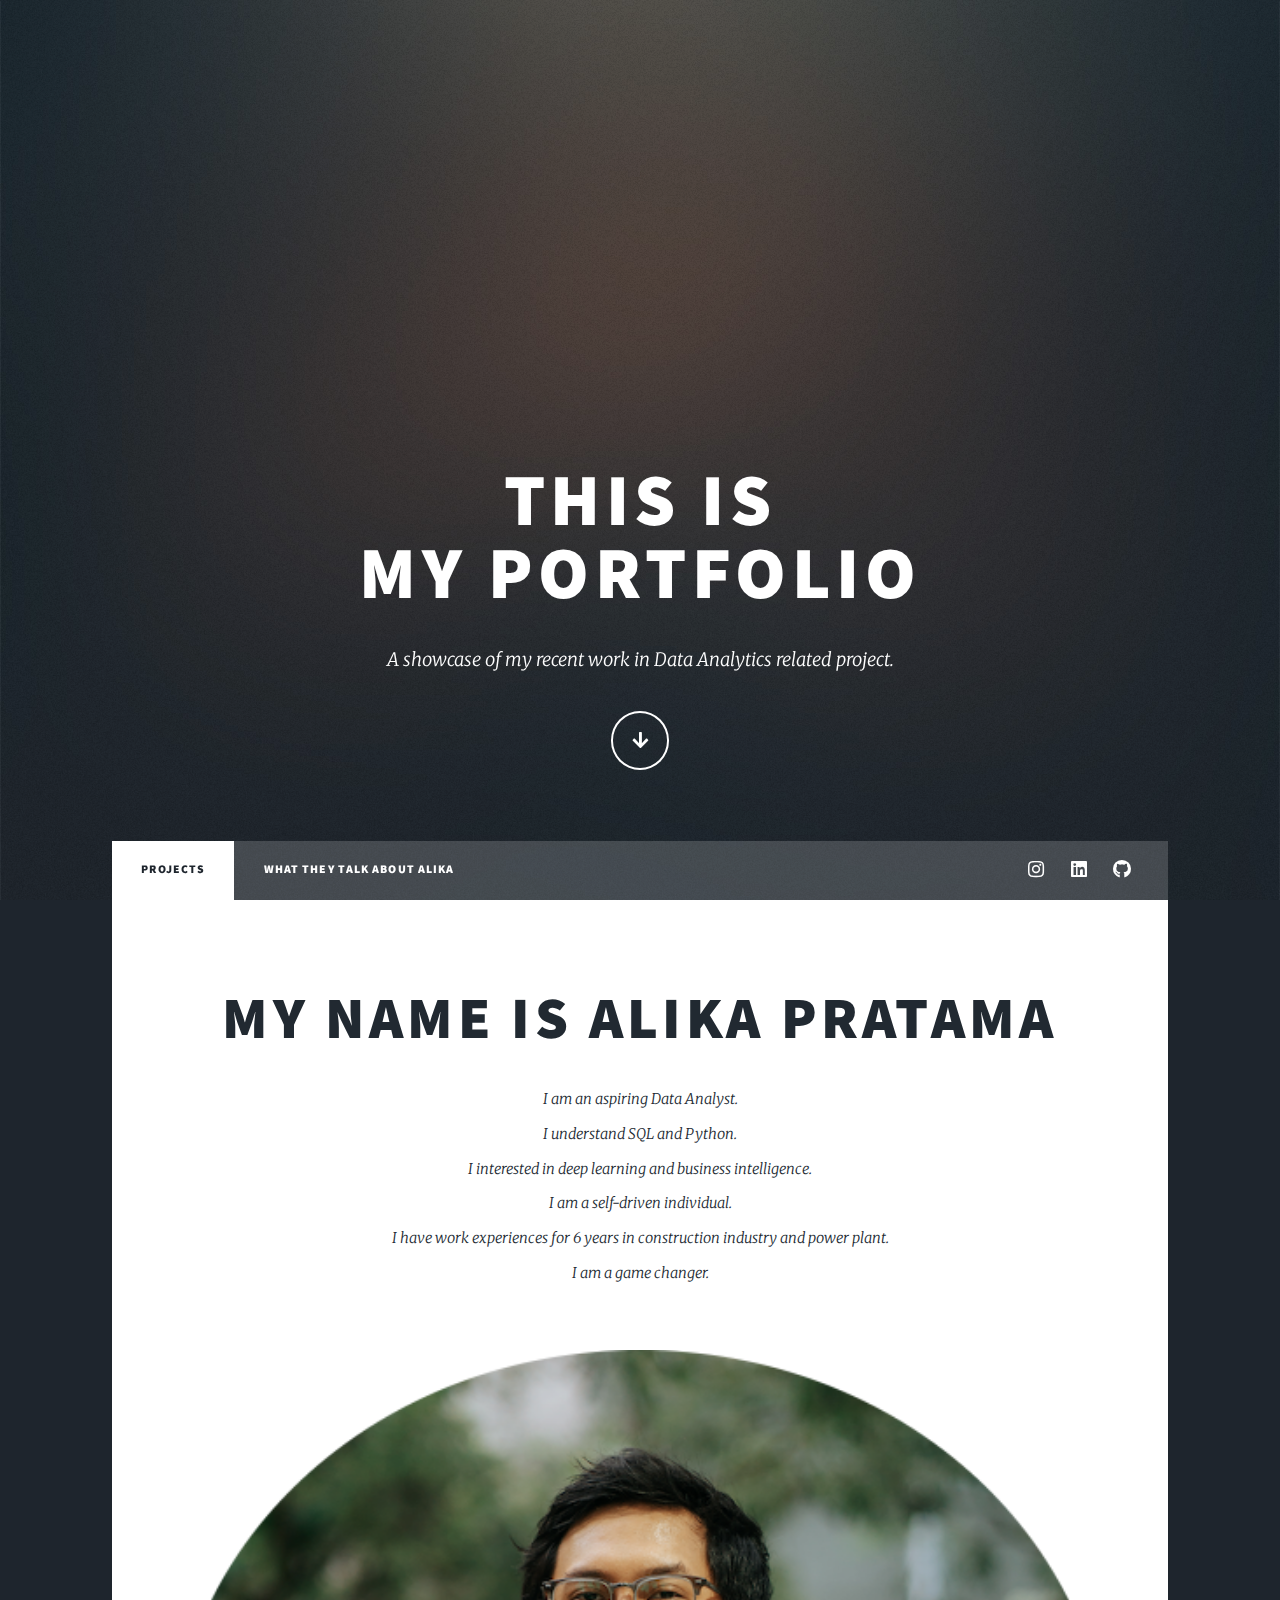
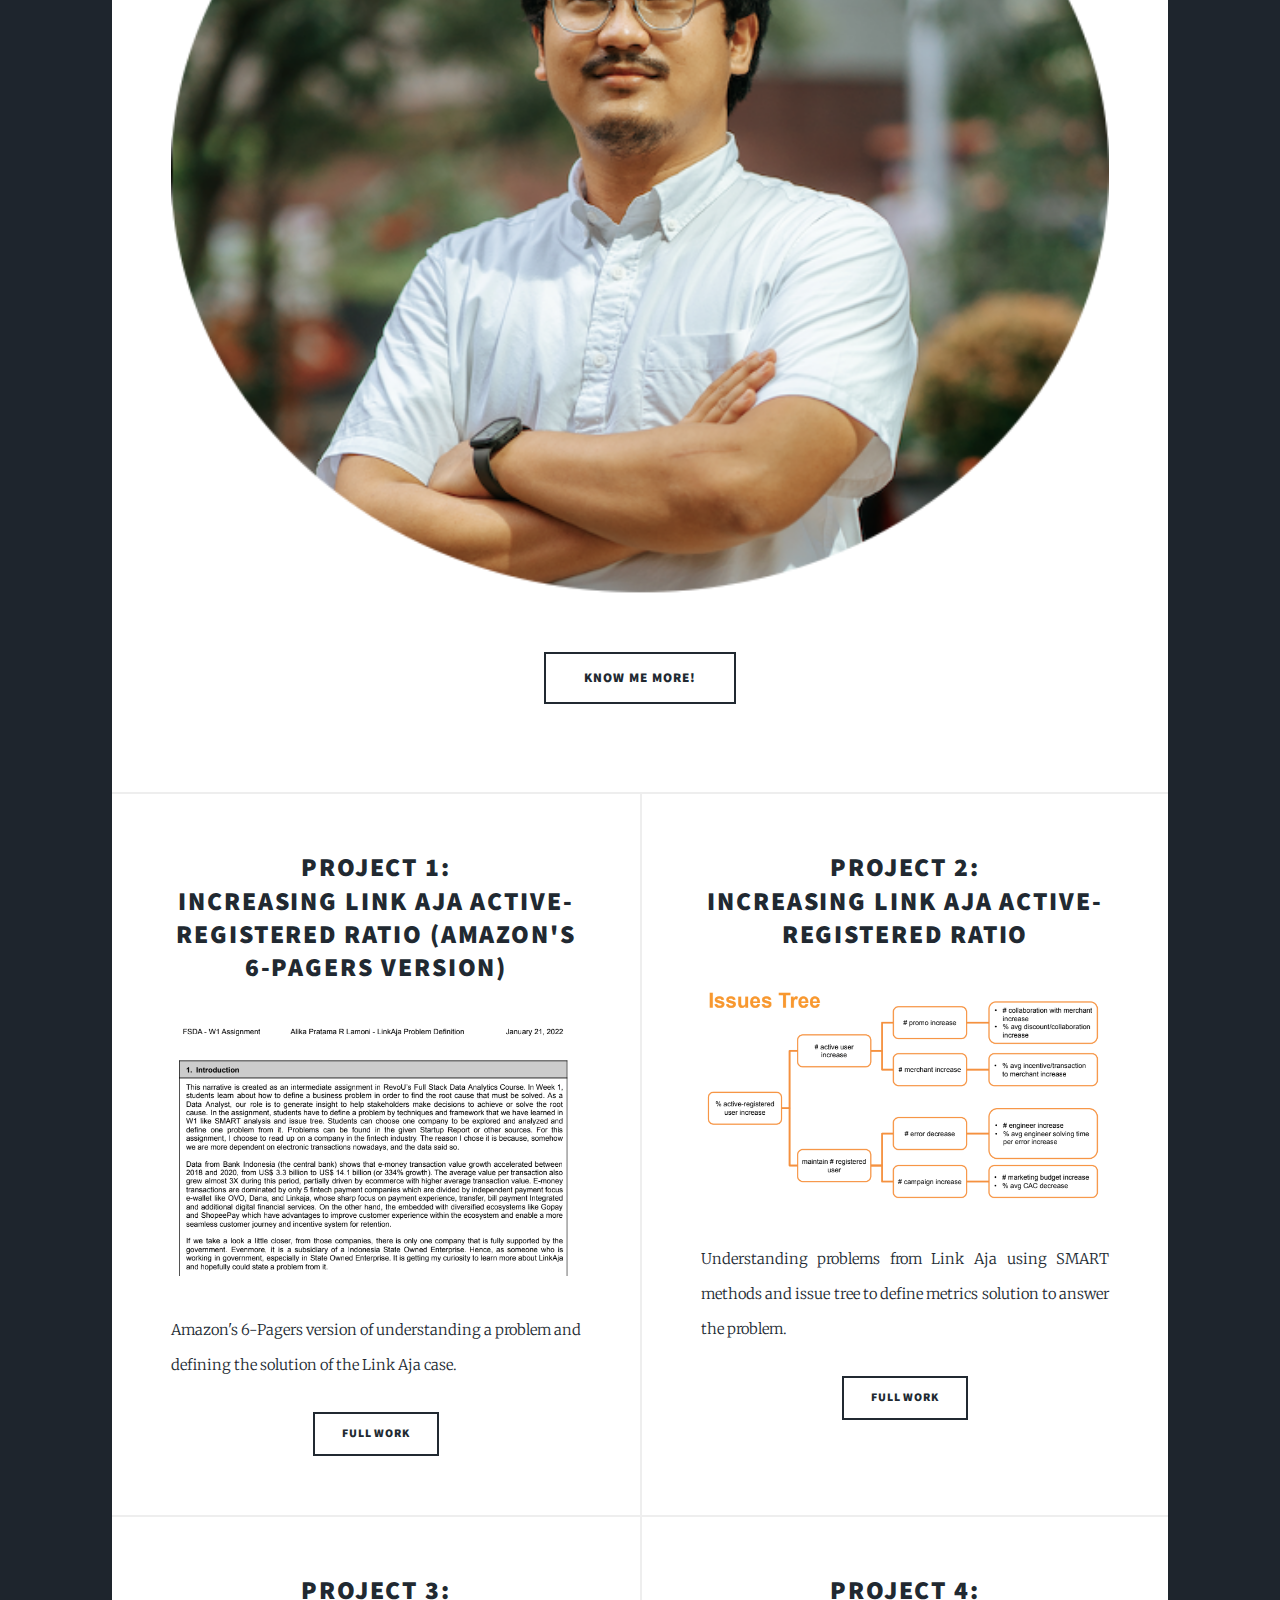
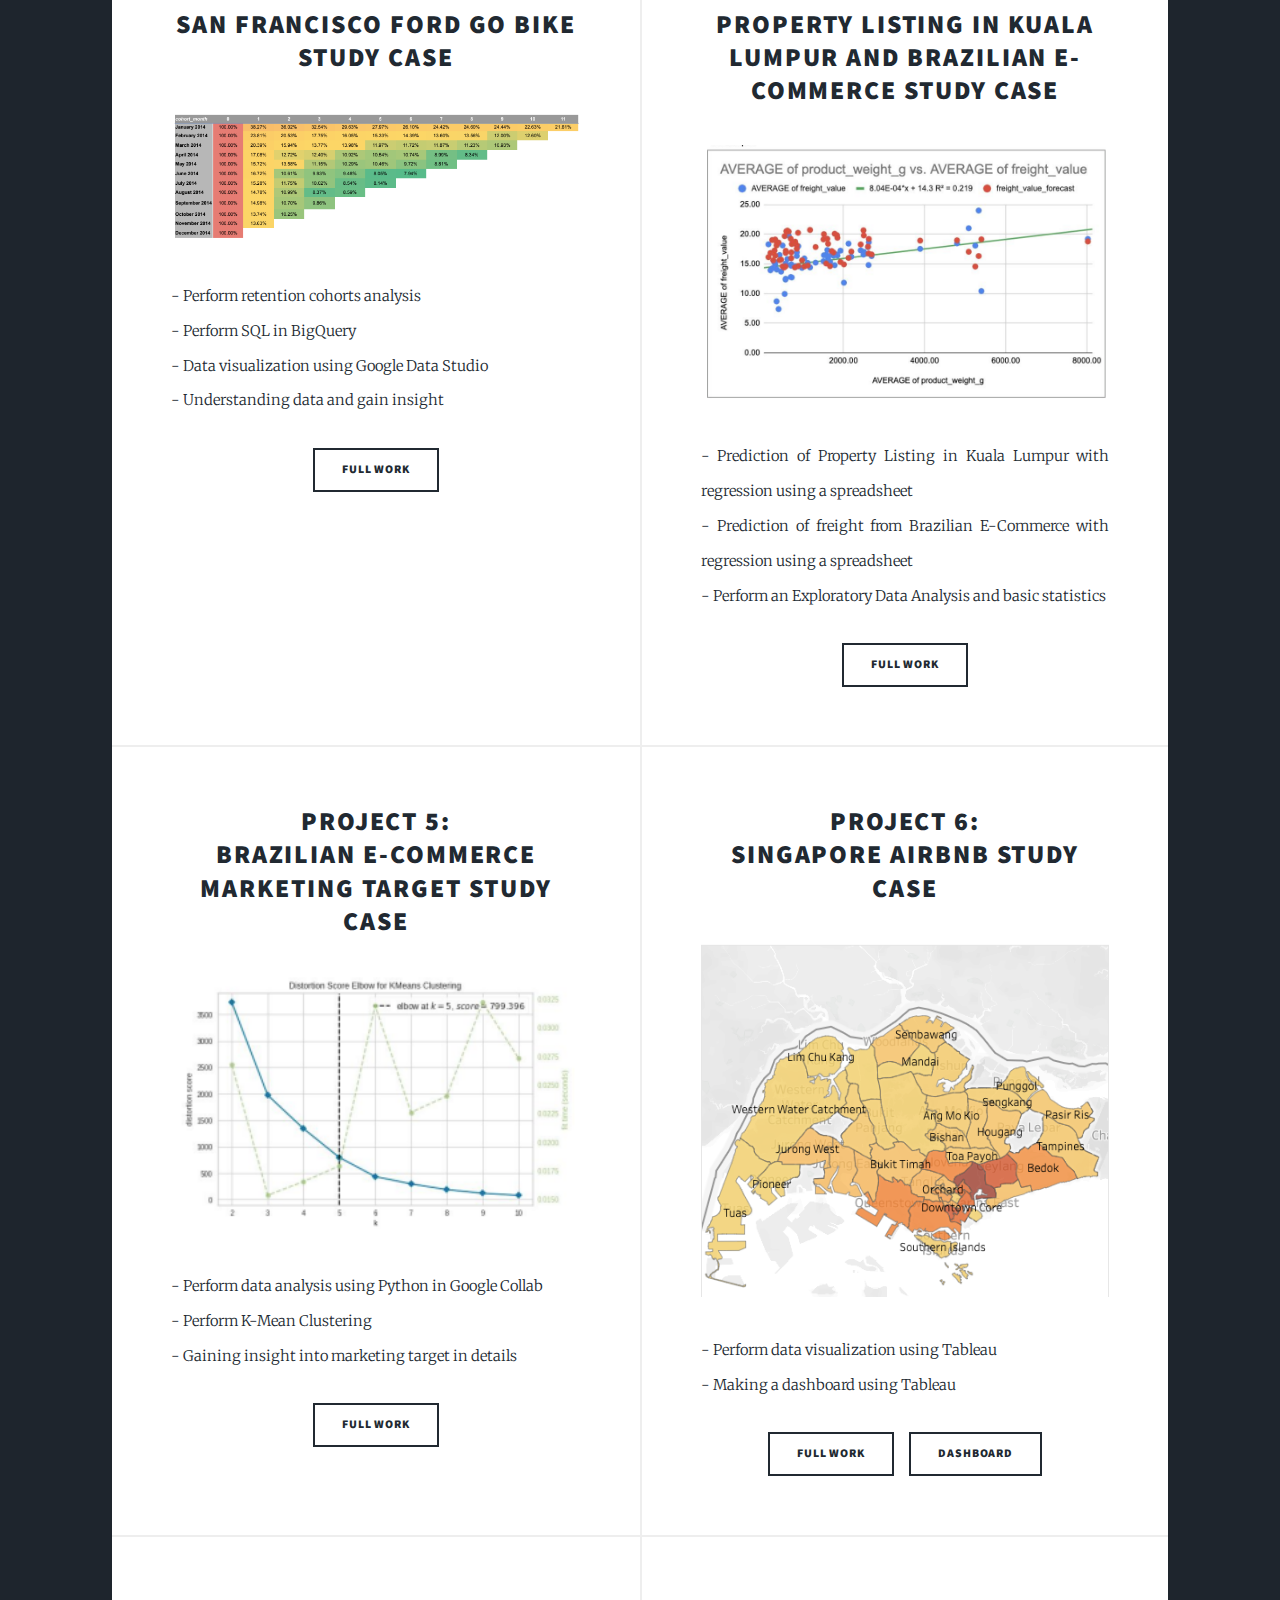
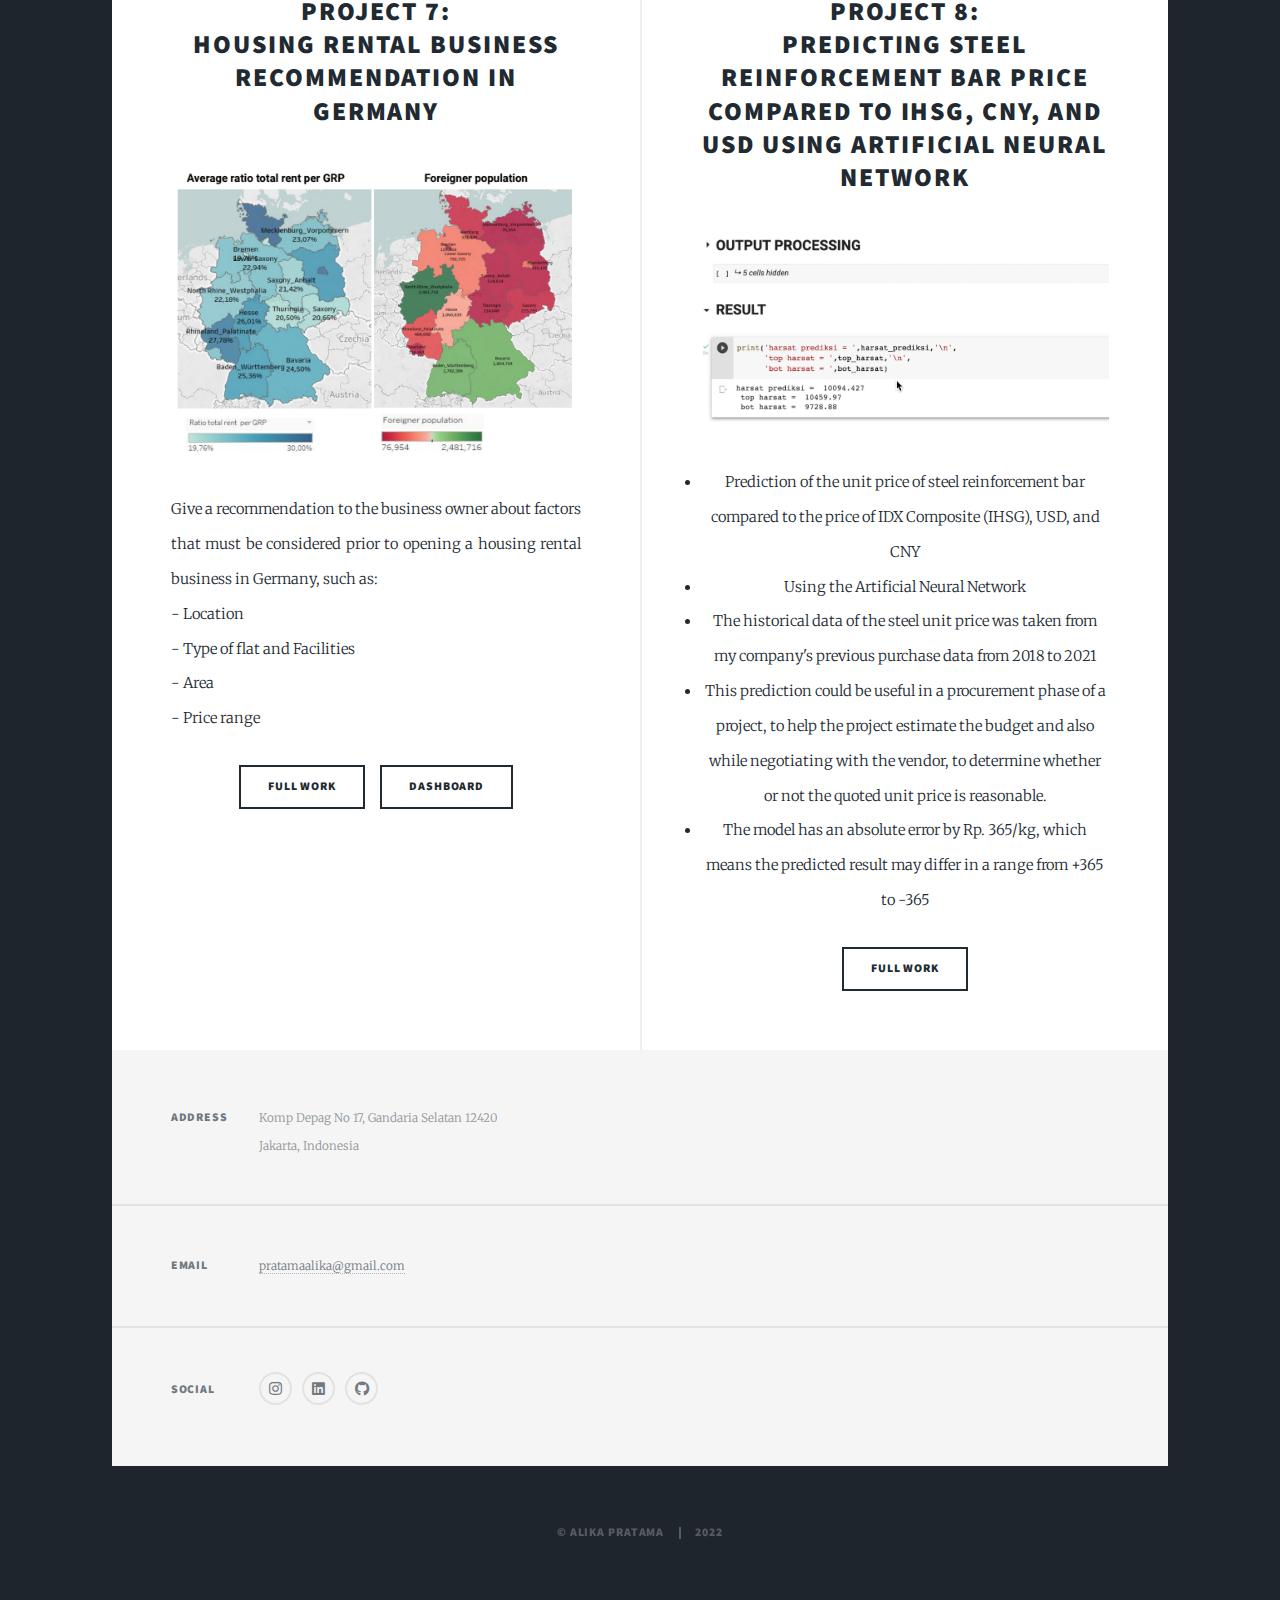
==== commit 3a371191: "adding navigation" ====
--- a/index.html
+++ b/index.html
@@ -31,7 +31,8 @@
 				<!-- Nav -->
 					<nav id="nav">
 						<ul class="links">
-							<li class="active"><a href="index.html">Alika Pratama</a></li>
+							<li class="active"><a href="index.html">Projects</a></li>
+							<li><a href="generic.html">What they talk about Alika</a></li>
 						</ul>
 						<ul class="icons">
 							<li><a href="https://www.instagram.com/alikapratama/" class="icon brands fa-instagram"><span class="label">Instagram</span></a></li>
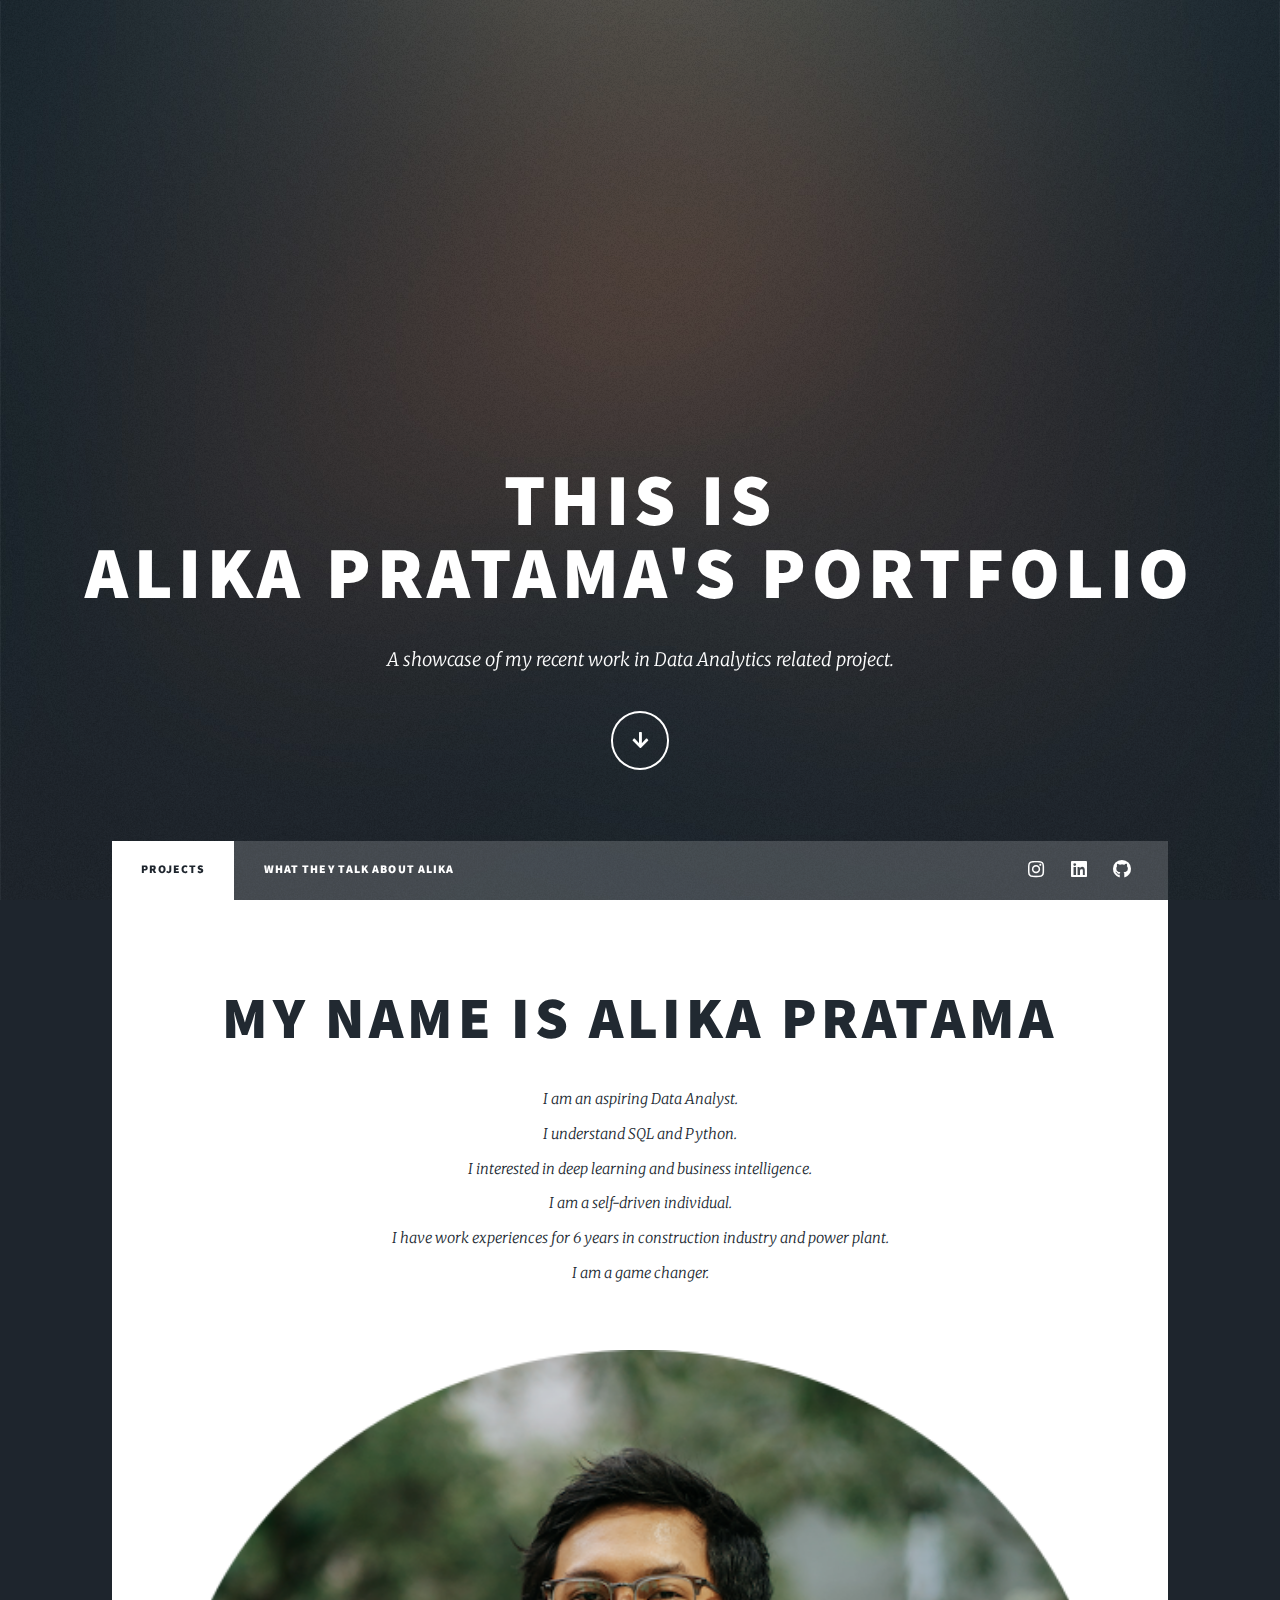
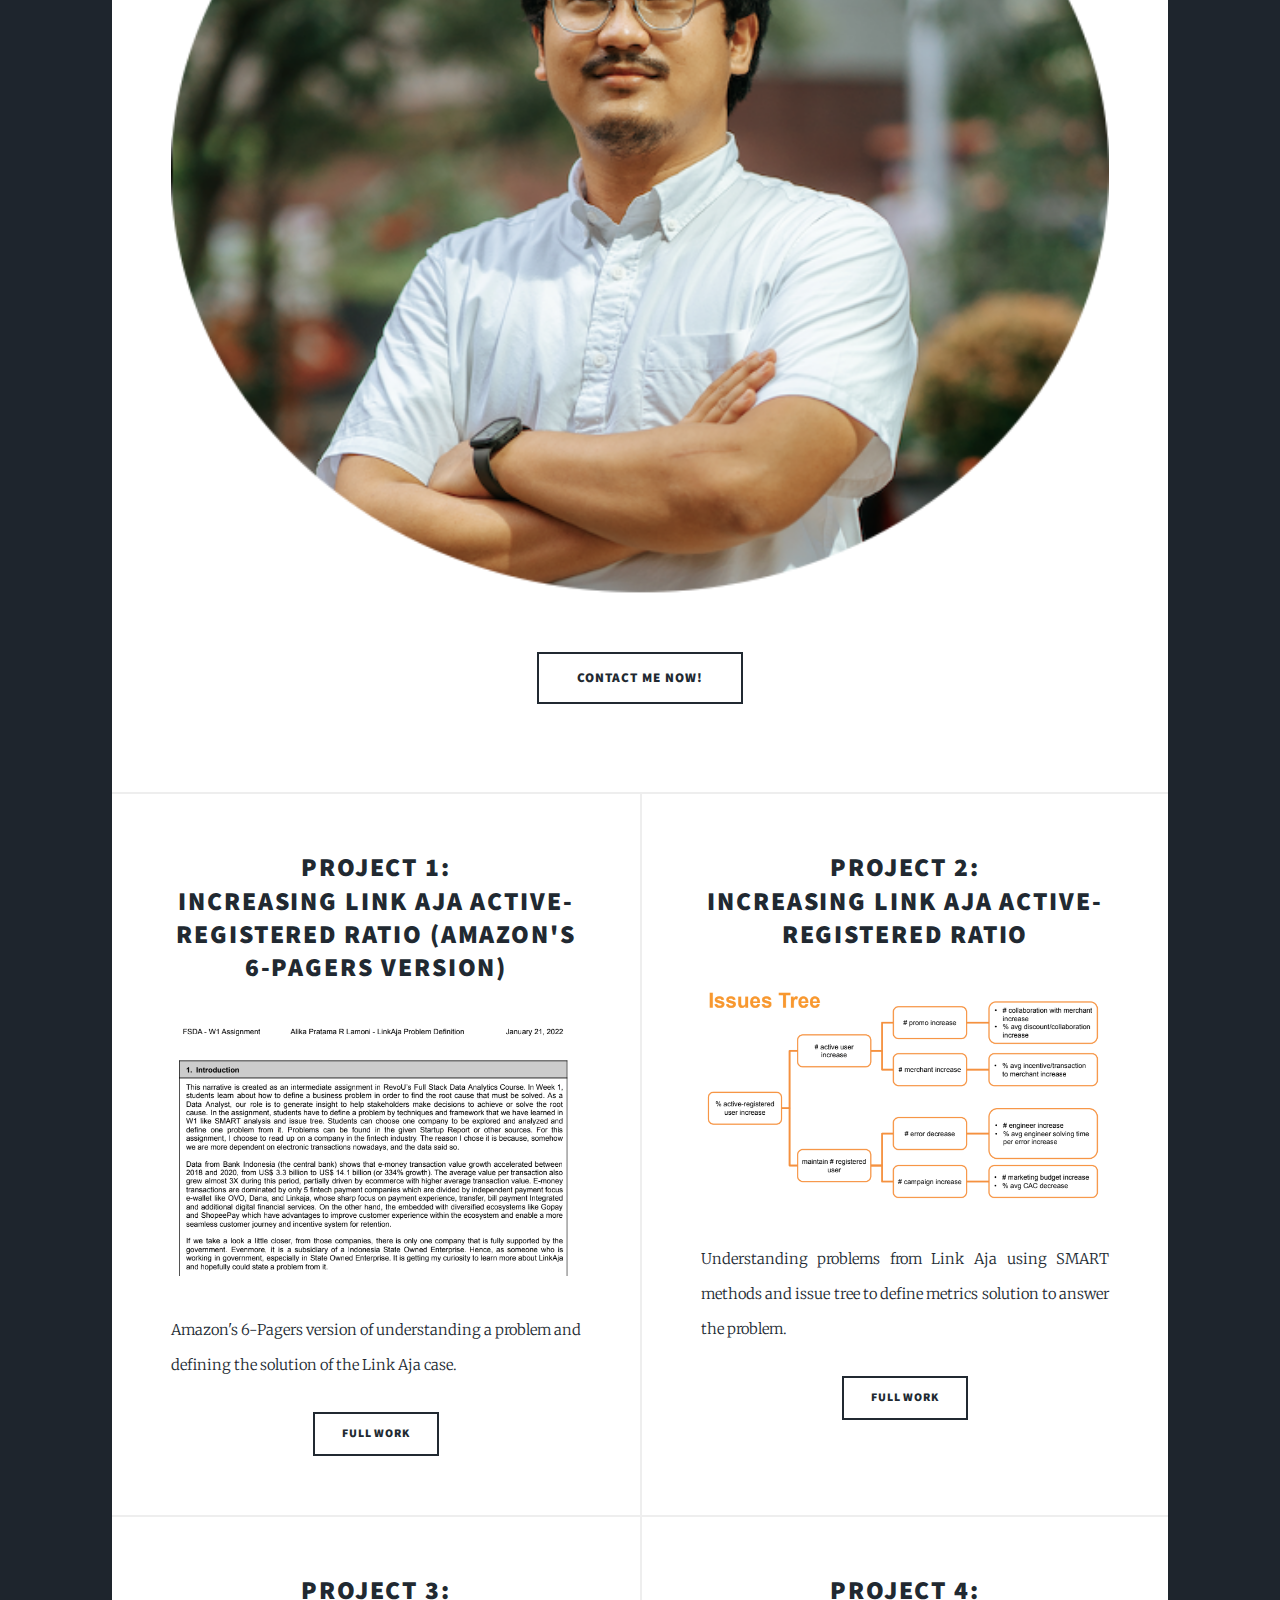
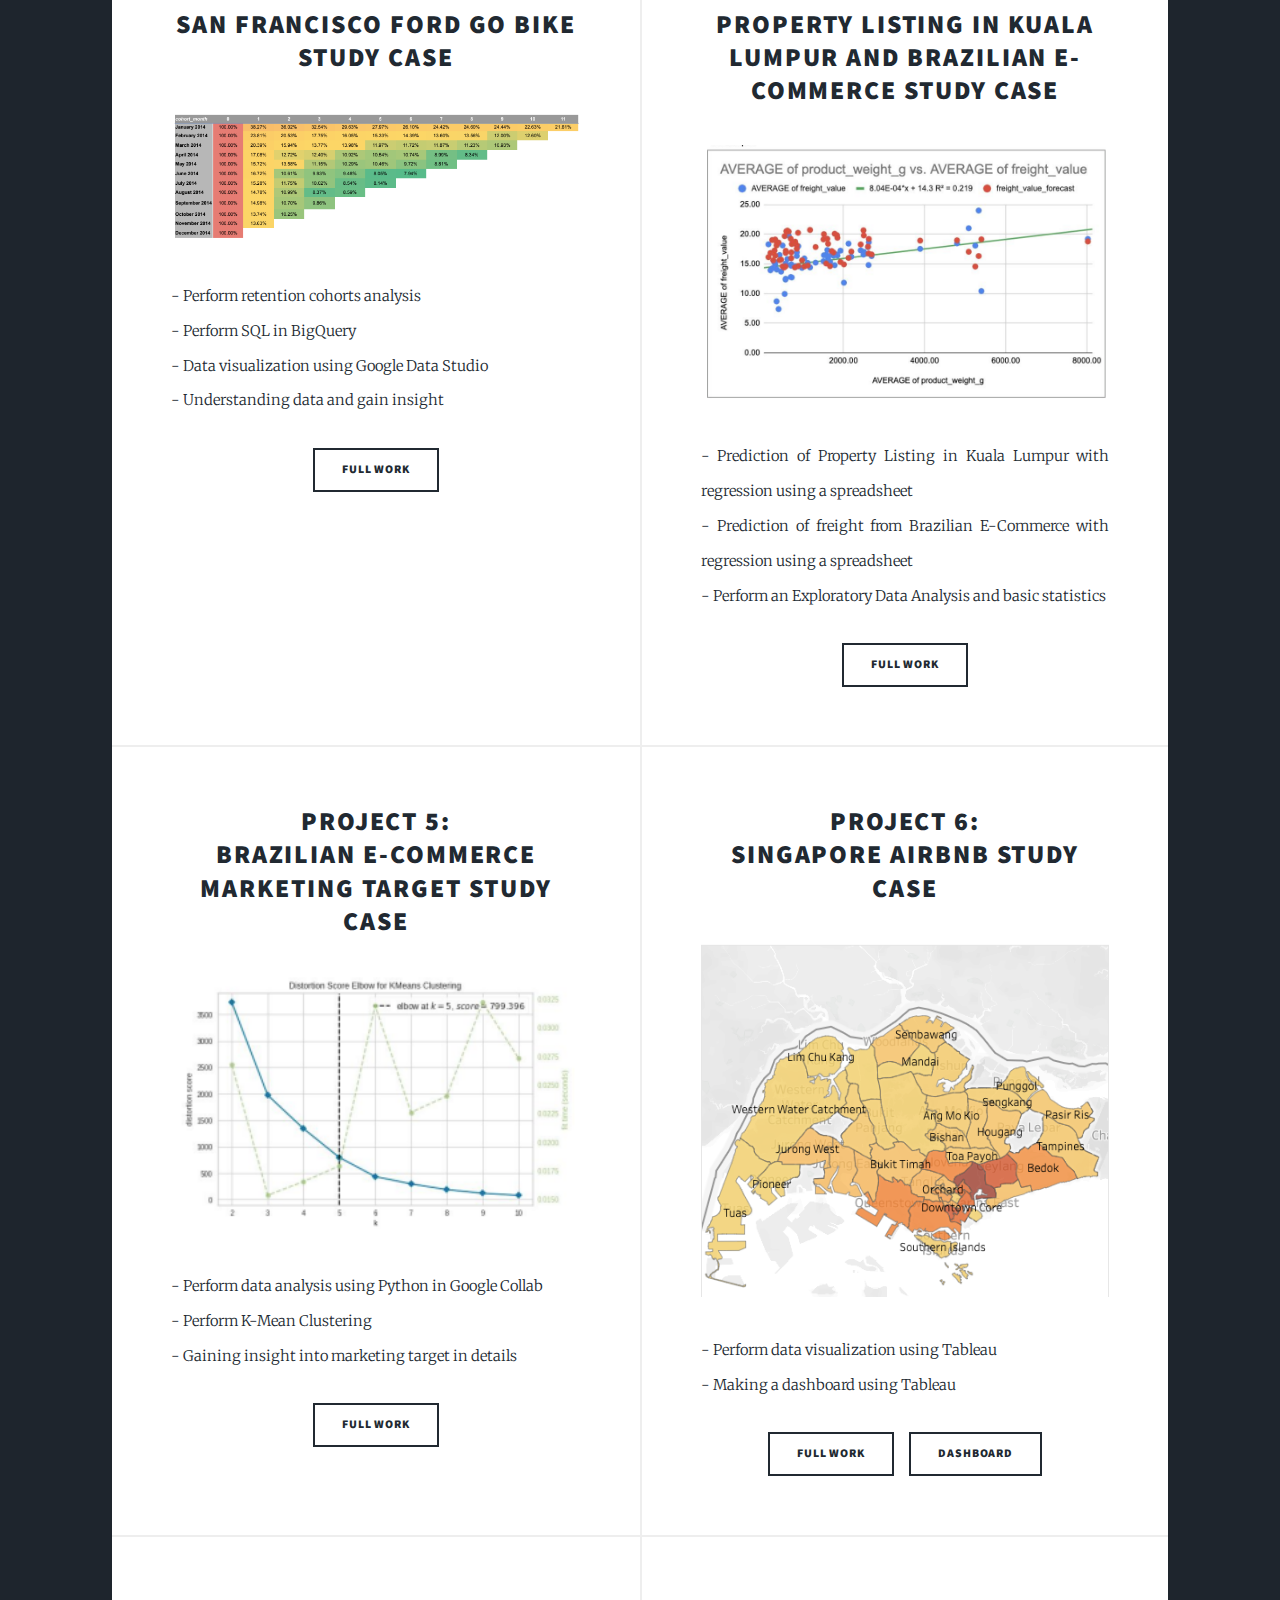
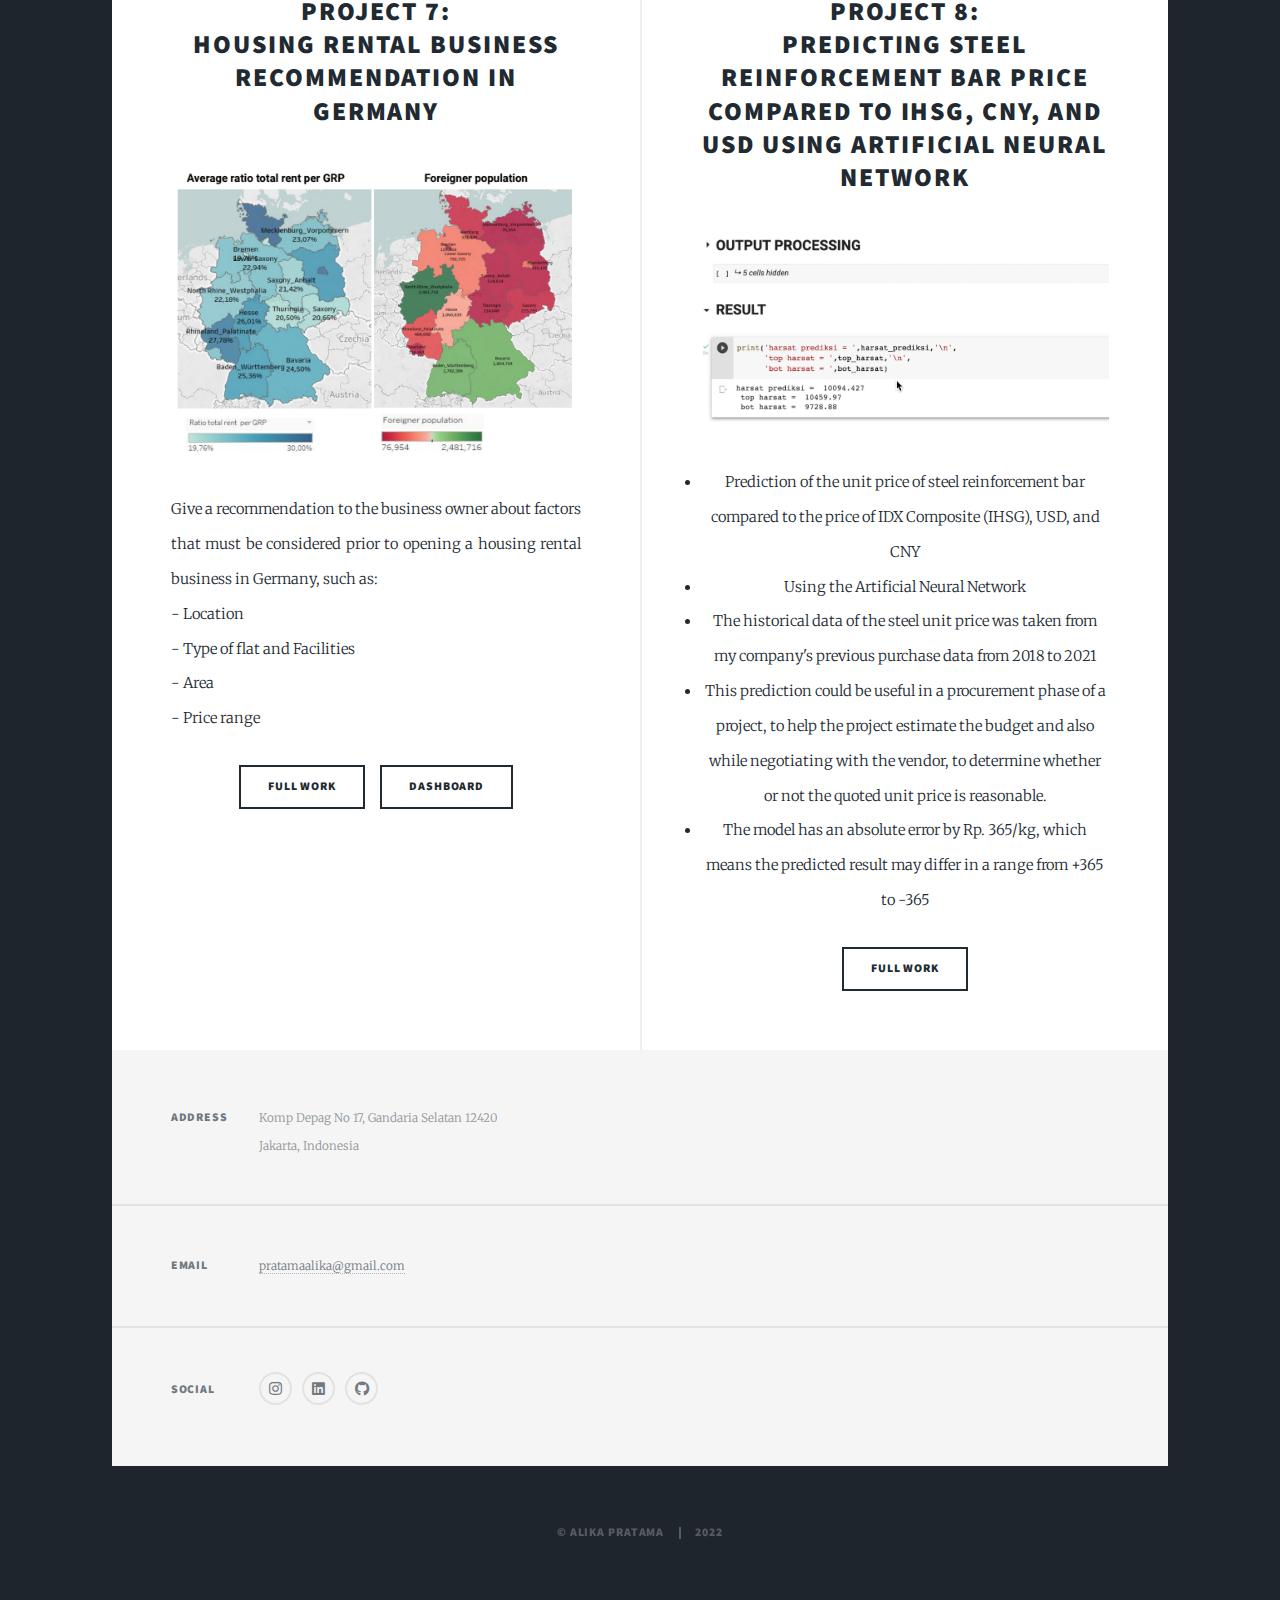
==== commit 126685df: "update" ====
--- a/index.html
+++ b/index.html
@@ -15,9 +15,9 @@
 				<!-- Intro -->
 					<div id="intro">
 						<h1>This is<br />
-						My Portfolio
+						Alika Pratama's Portfolio
 					</h1>
-						<p>A showcase of my recent work in Data Analytics related project. <a</a></p>
+						<p>A showcase of my recent work in <span classes="bolded">Data Analytics</span> related project. <a</a></p>
 						<ul class="actions">
 							<li><a href="#header" class="button icon solid solo fa-arrow-down scrolly">Continue</a></li>
 						</ul>
@@ -57,7 +57,7 @@
 								</header>
 								<a href="#" class="image main"><img src="images/alika.png" alt="" /></a>
 								<ul class="actions special">
-									<li><a href="https://www.linkedin.com/in/alika-pratama/" class="button large">Know me more!</a></li>
+									<li><a href="https://chatwith.io/s/alikapratama" class="button large">Contact me now!</a></li>
 								</ul>
 							</article>
 
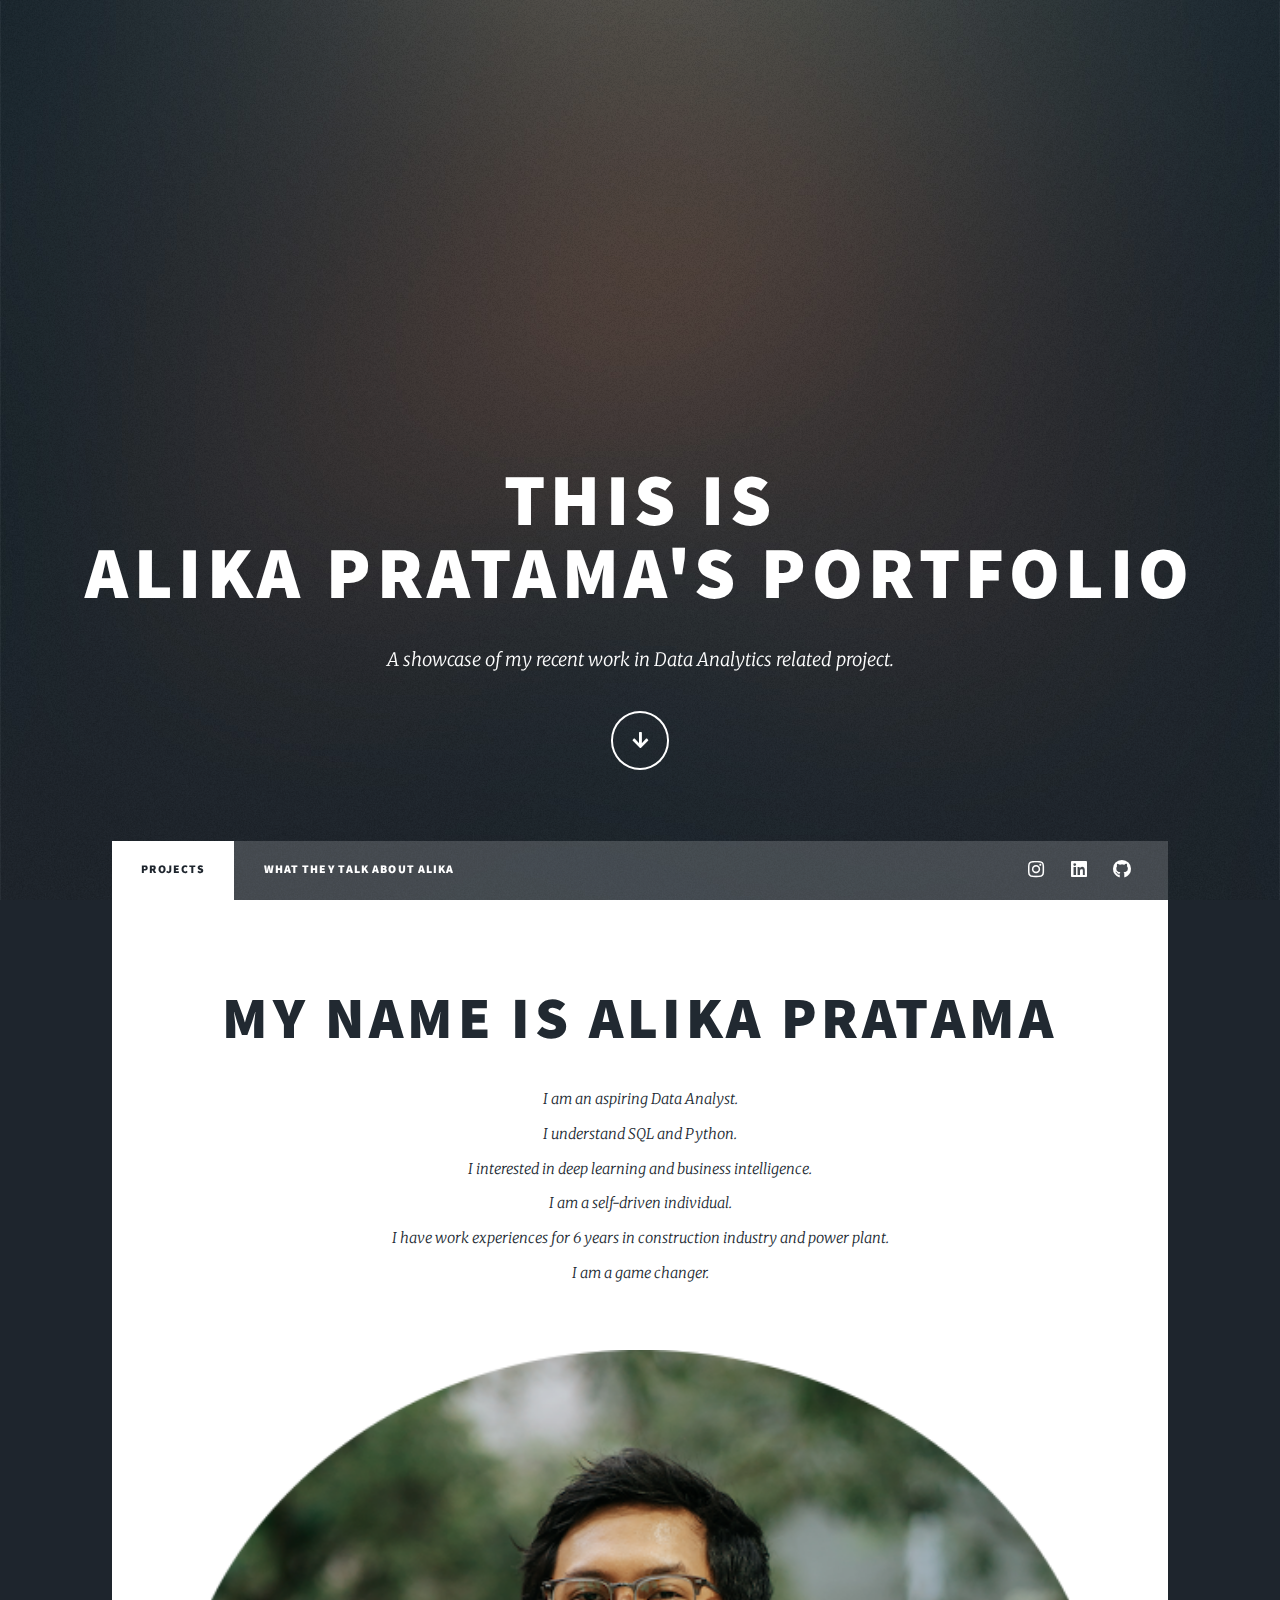
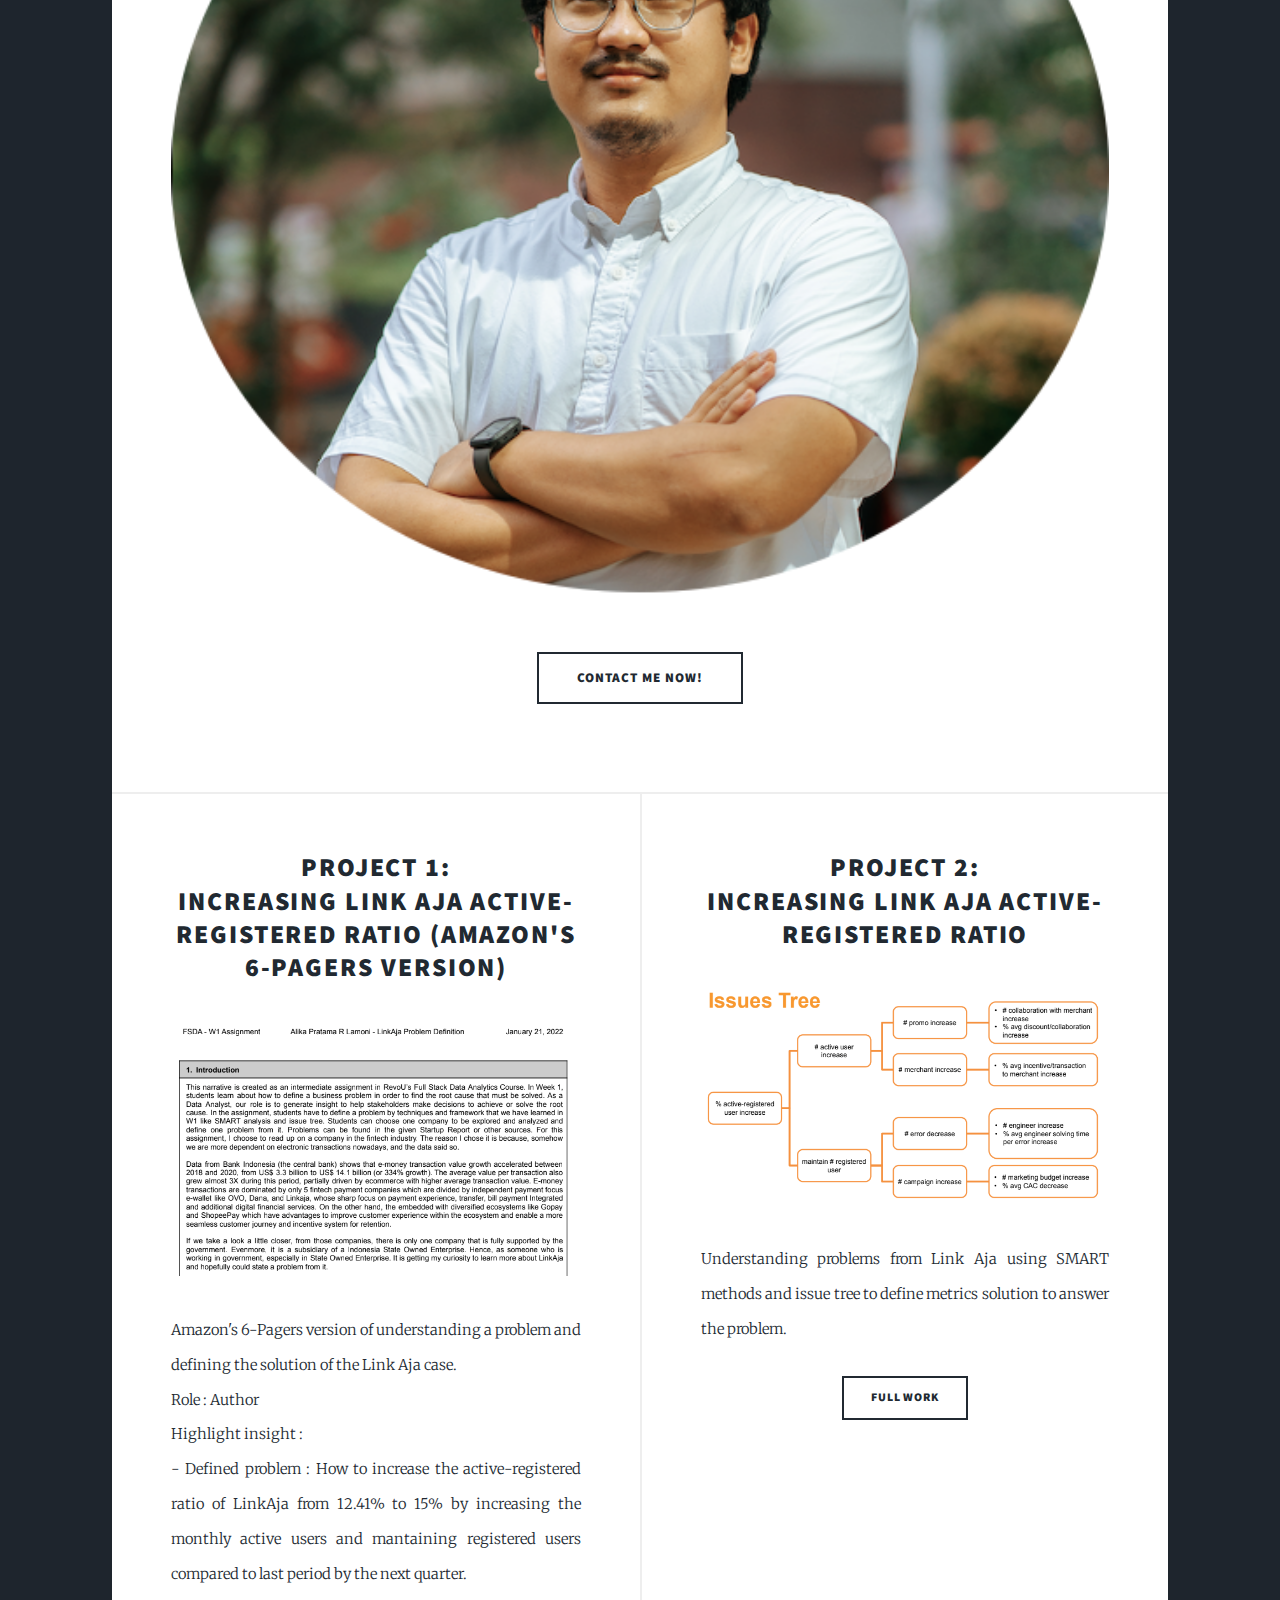
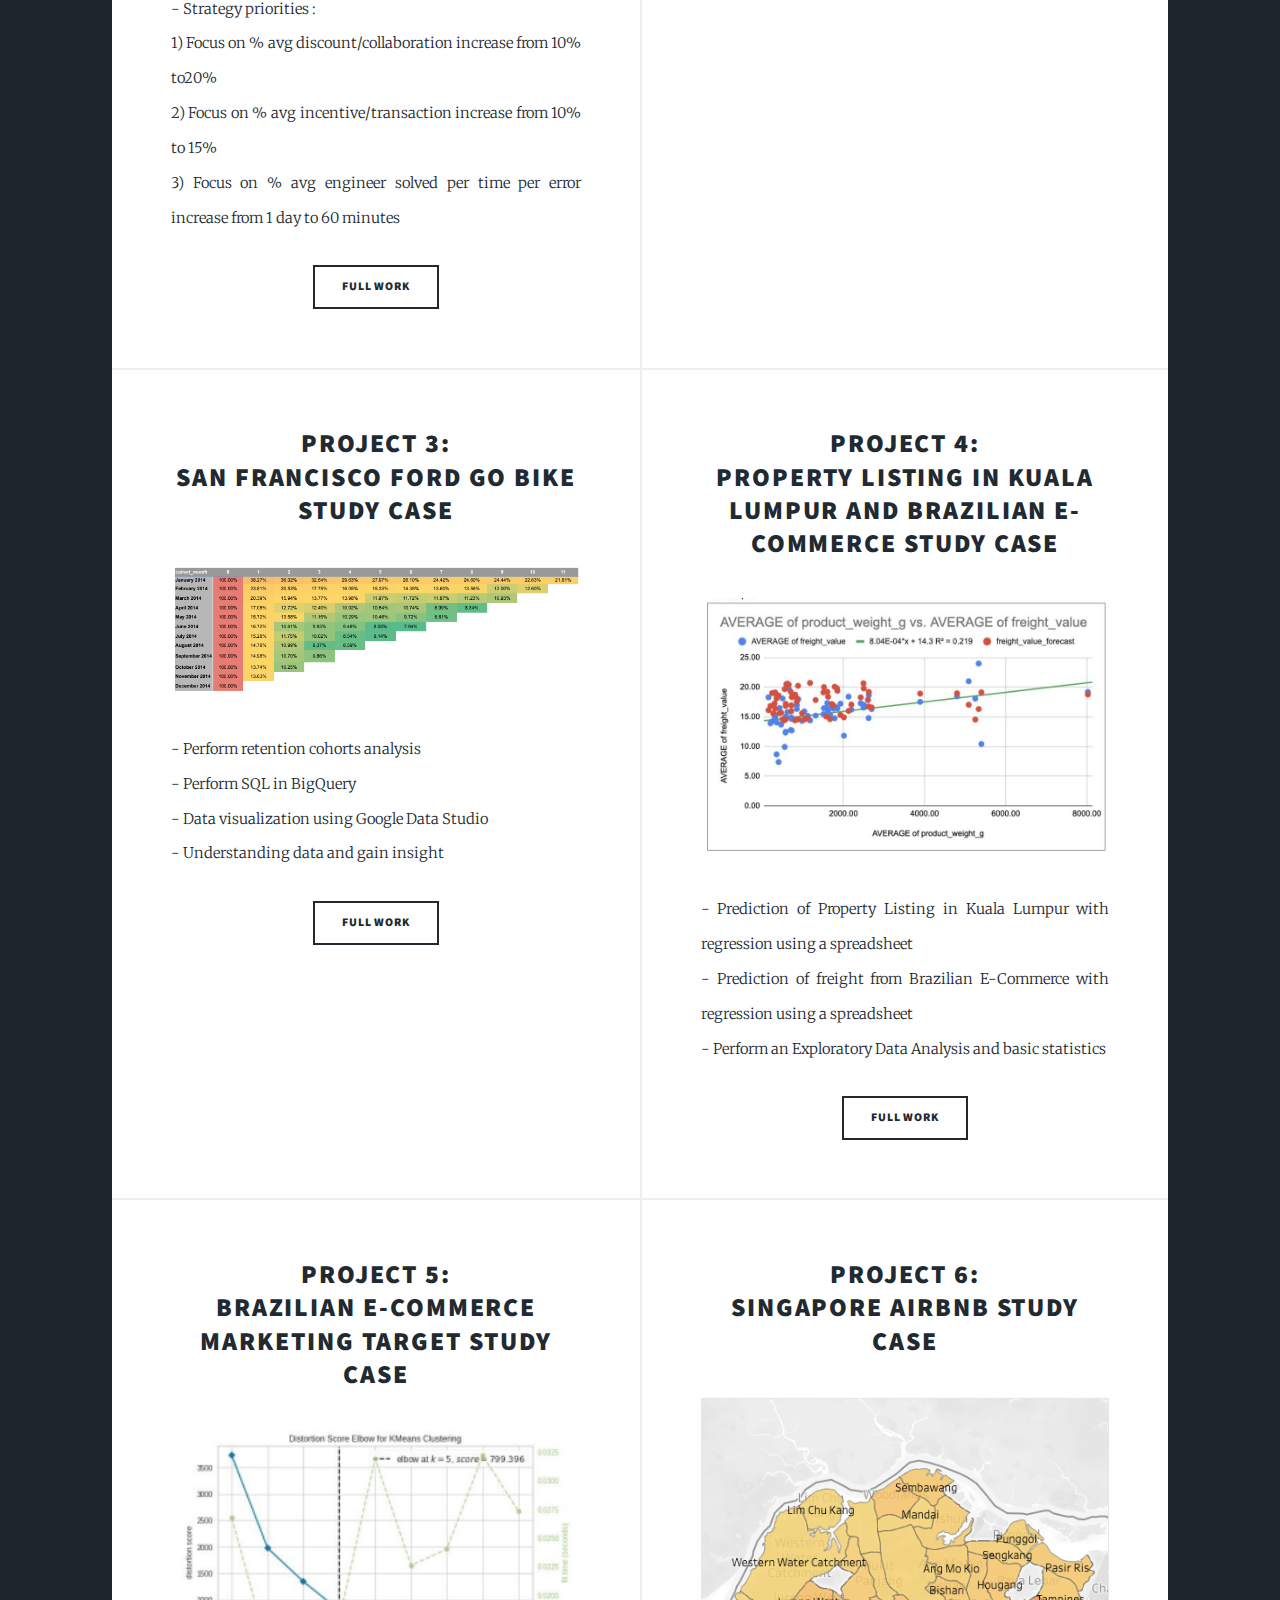
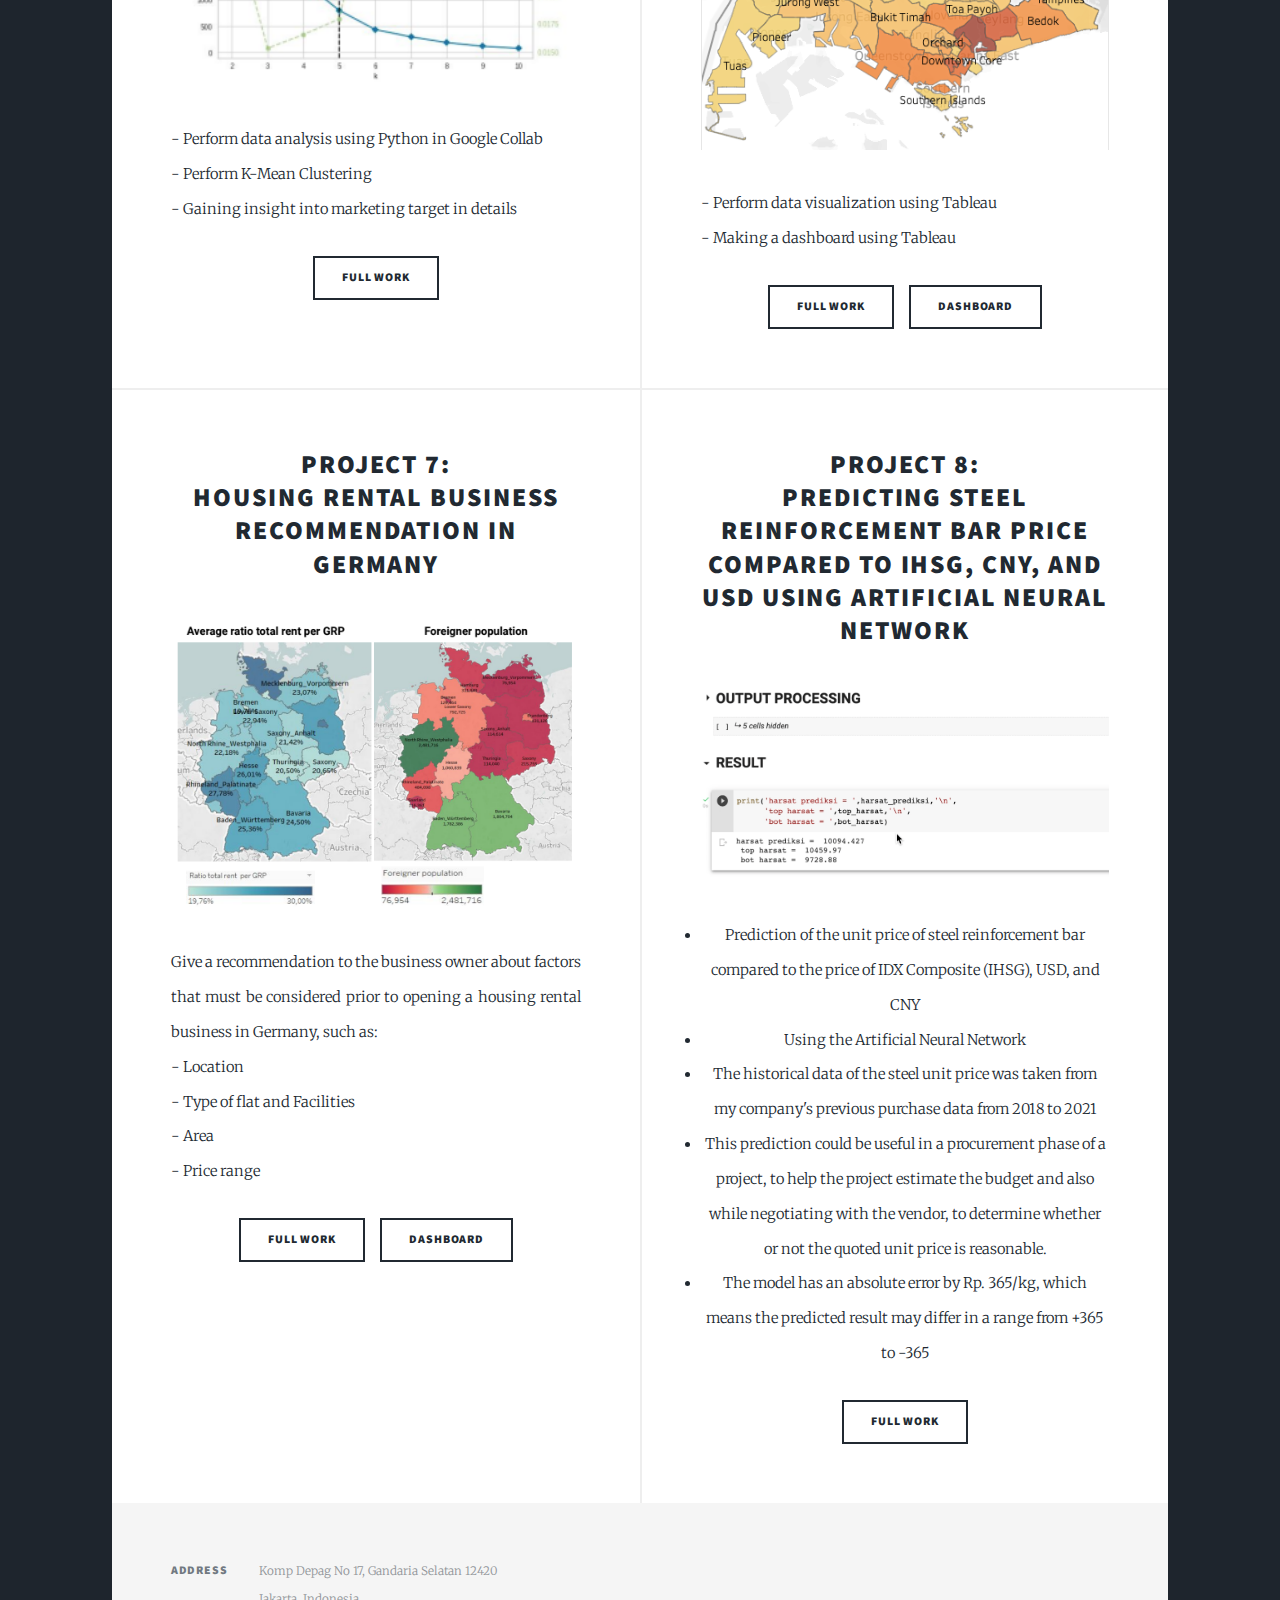
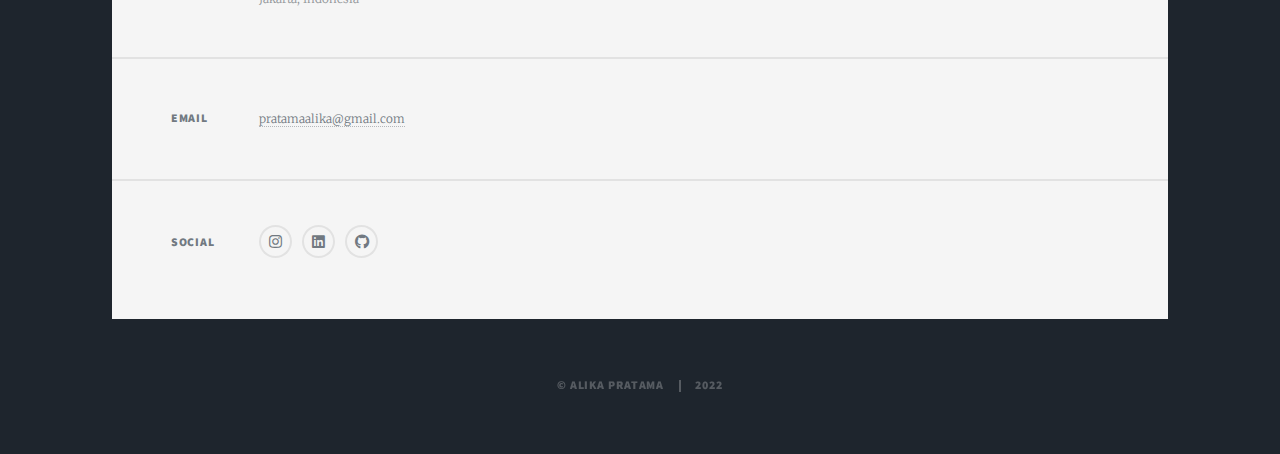
==== commit b05a8fdc: "Update index.html" ====
--- a/index.html
+++ b/index.html
@@ -69,7 +69,15 @@
 											Increasing Link Aja Active-Registered Ratio (Amazon's 6-Pagers Version)</a></h2>
 									</header>
 									<a href="#" class="image fit"><img src="images/project1.png" alt="" /></a>
-									<p>Amazon's 6-Pagers version of understanding a problem and defining the solution of the Link Aja case.</p>
+									<p>Amazon's 6-Pagers version of understanding a problem and defining the solution of the Link Aja case.<br \>
+										Role : Author<br \>
+										Highlight insight :<br \>
+										- Defined problem : How to increase the active-registered ratio of LinkAja from 12.41% to 15% by increasing the monthly active users and mantaining registered users compared to last period by the next quarter.<br \>
+										- Strategy priorities :<br \>
+											1) Focus on % avg discount/collaboration increase from 10% to20%<br \>
+											2) Focus on % avg incentive/transaction increase from 10% to 15%<br \>
+											3) Focus on % avg engineer solved per time per error increase from 1 day to 60 minutes
+									</p>
 									<ul class="actions special">
 										<li><a href="https://drive.google.com/file/d/1Kj2Drlyt5MMBAXH7t-EOti_boL3vfd4V/view" class="button">Full Work</a></li>
 									</ul>
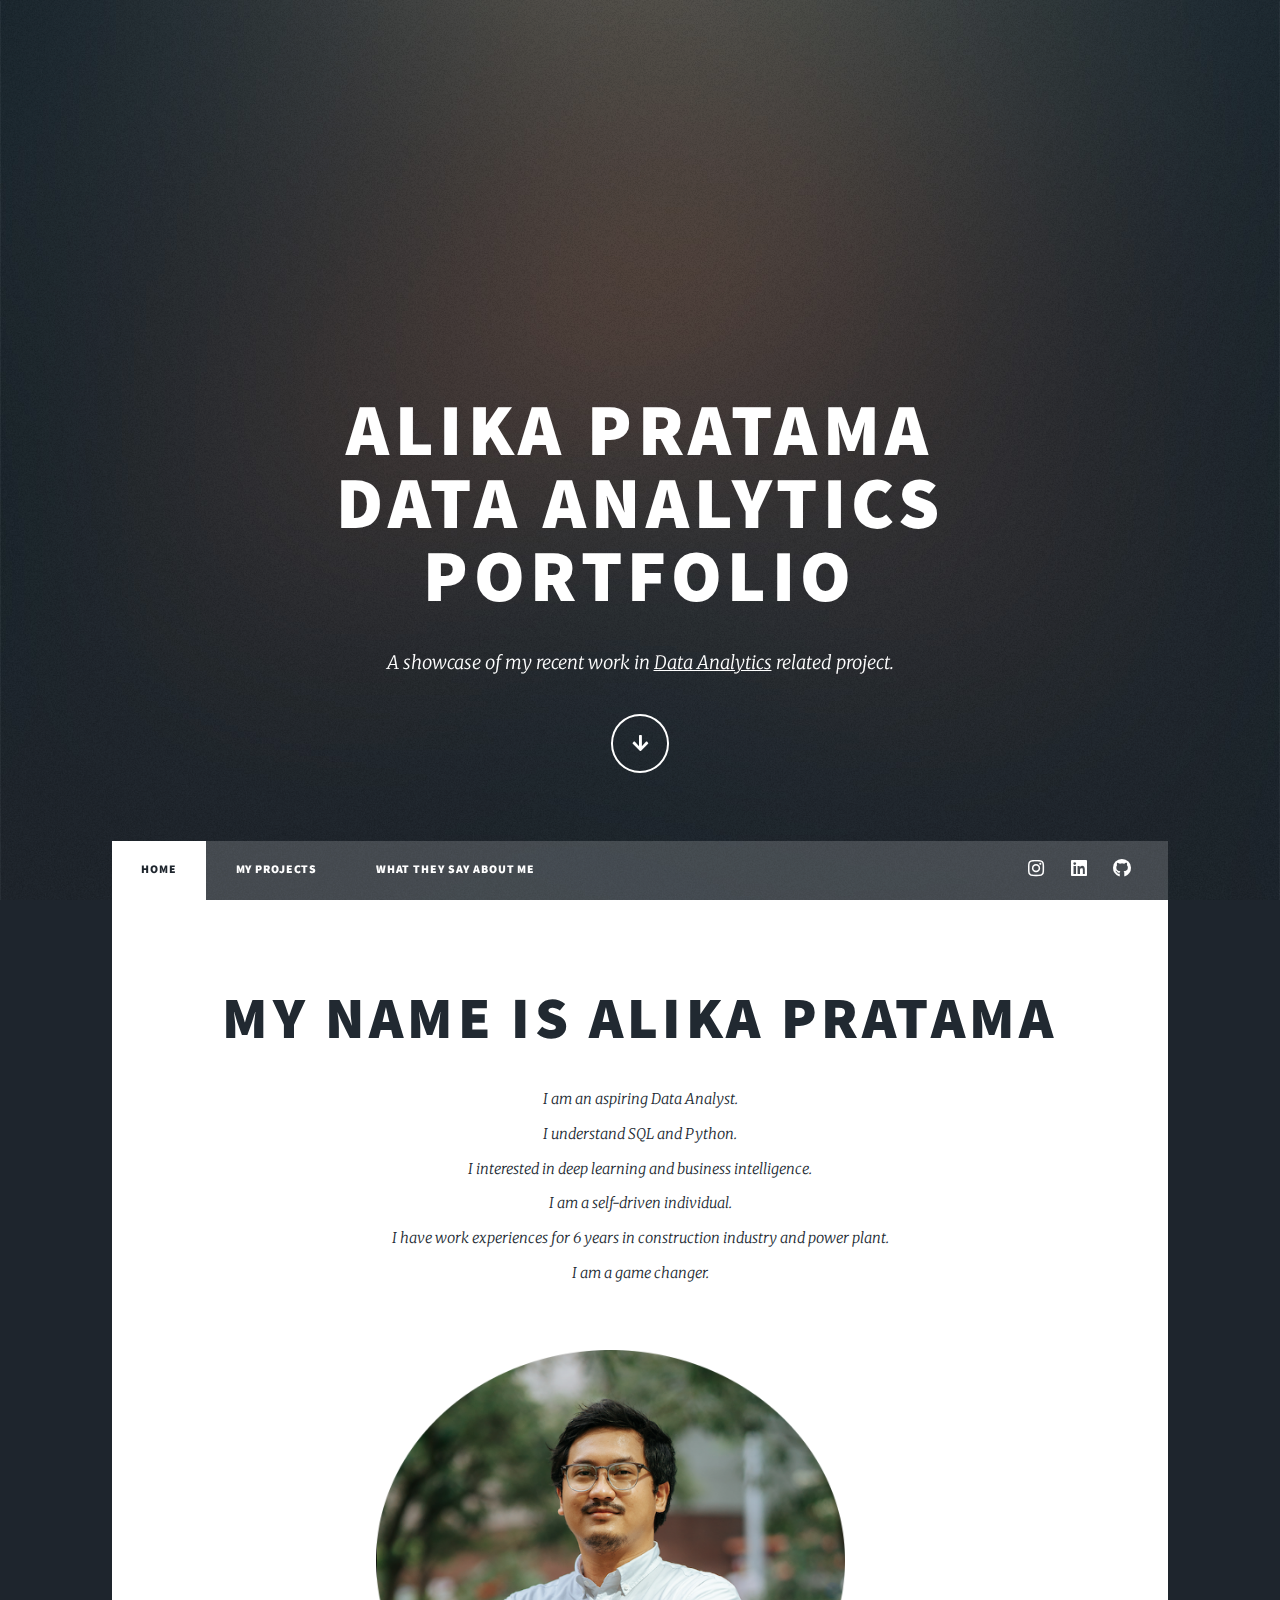
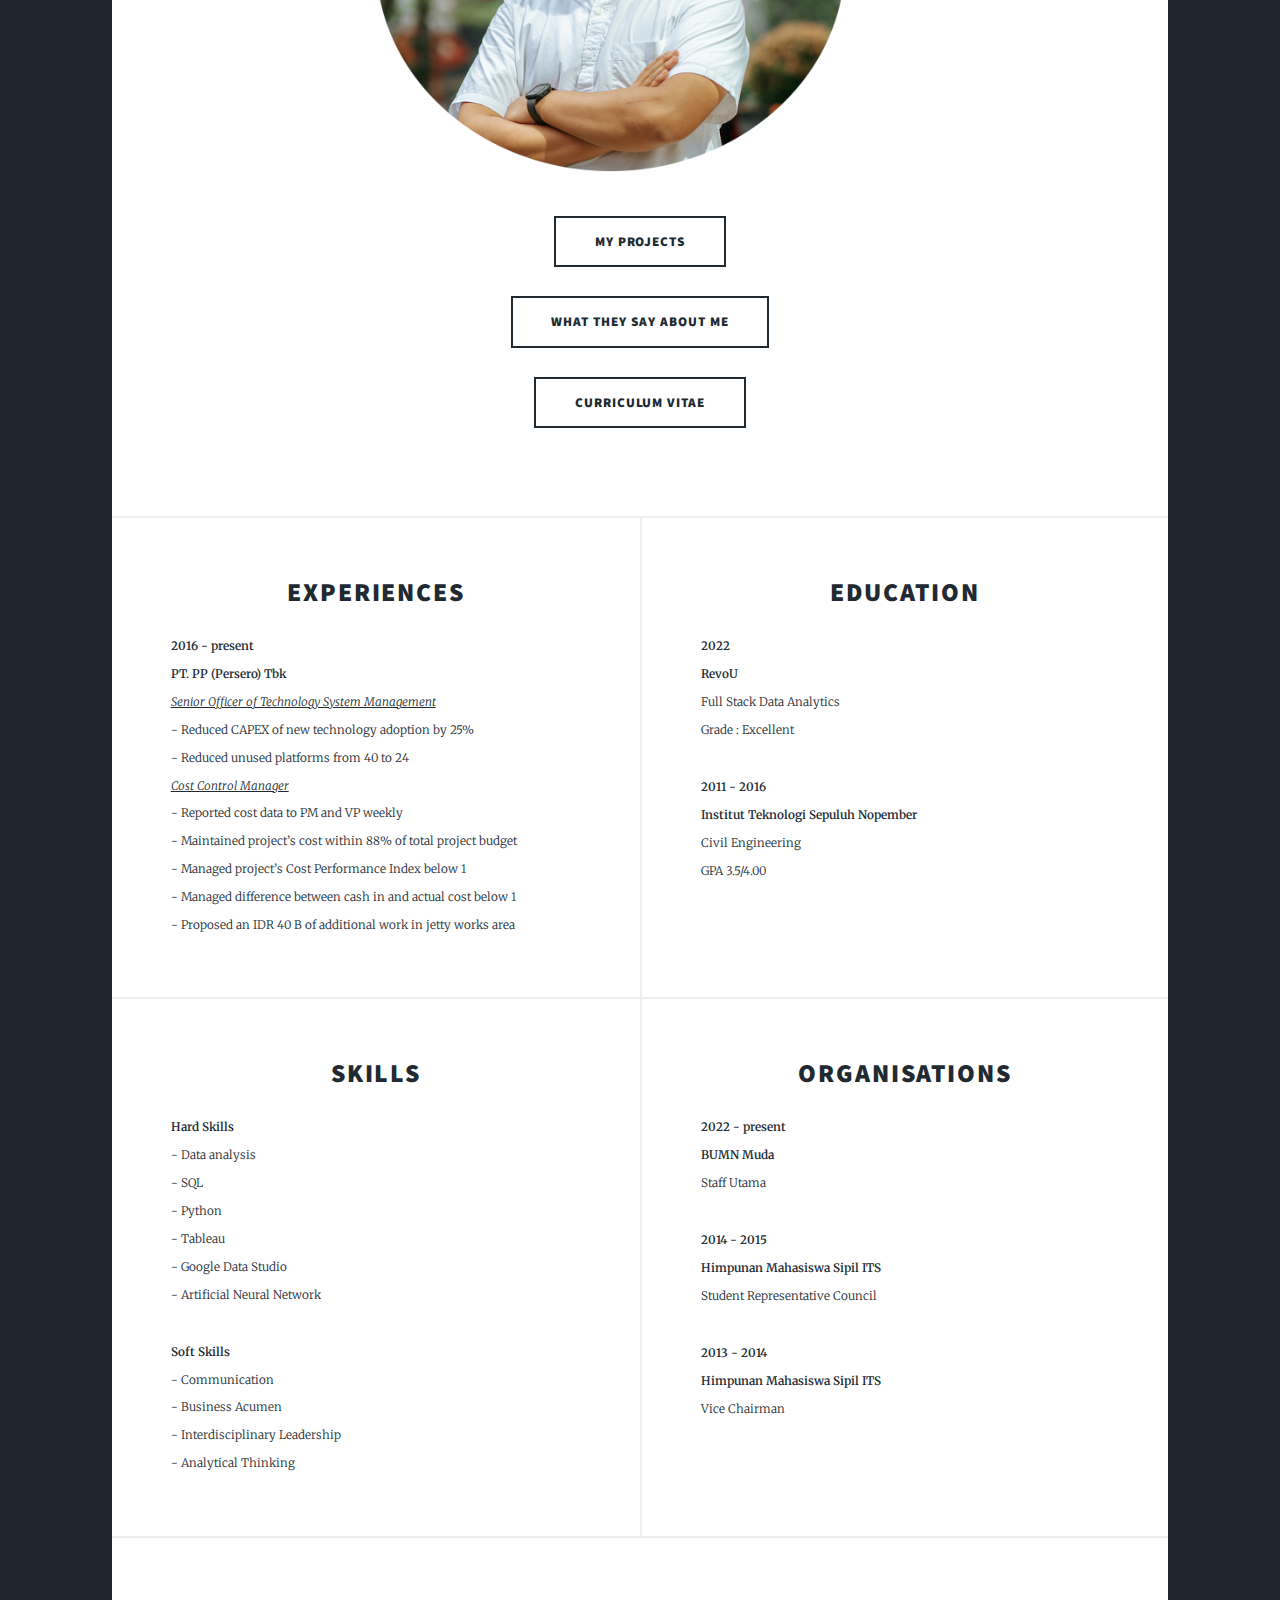
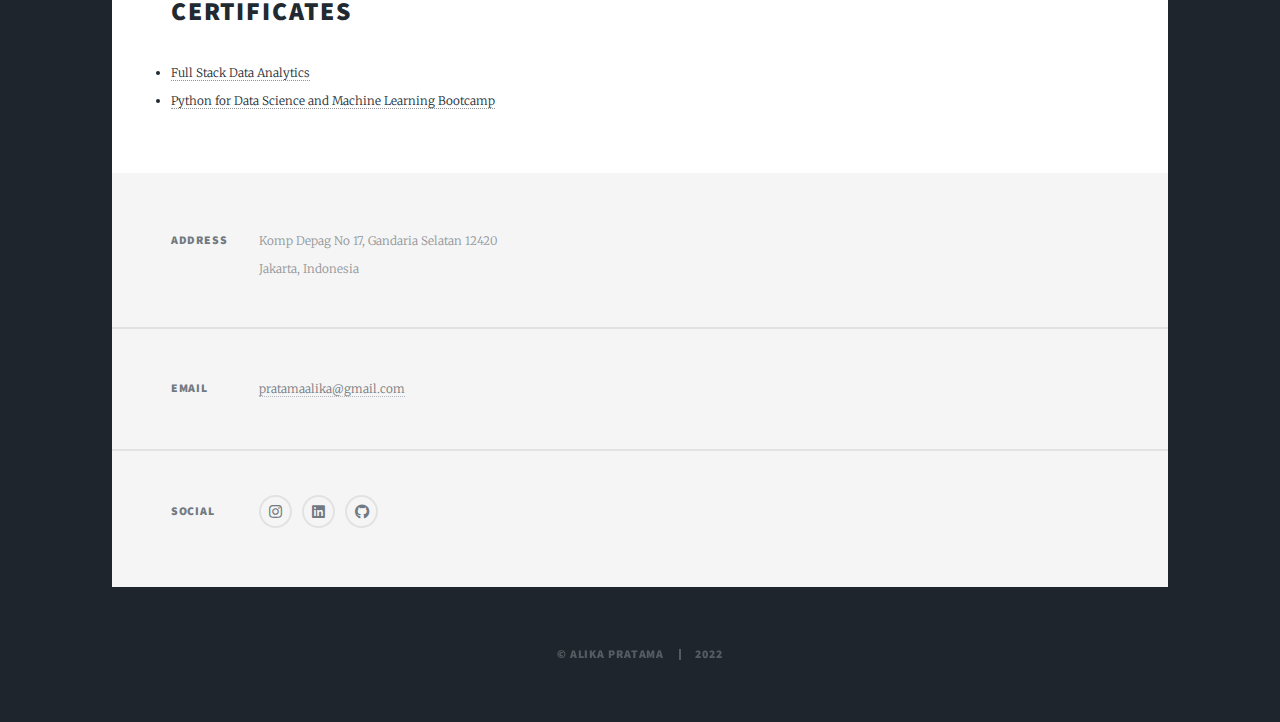
==== commit 80be6ead: "update again" ====
--- a/index.html
+++ b/index.html
@@ -1,11 +1,14 @@
 <!DOCTYPE HTML>
 <html>
 	<head>
-		<title>Alika Pratama Portfolio</title>
+		<title>Home</title>
 		<meta charset="utf-8" />
 		<meta name="viewport" content="width=device-width, initial-scale=1, user-scalable=no" />
 		<link rel="stylesheet" href="assets/css/main.css" />
 		<noscript><link rel="stylesheet" href="assets/css/noscript.css" /></noscript>
+		<style>
+			 .tab { margin-left: 40px; }
+		</style>
 	</head>
 	<body class="is-preload">
 
@@ -14,10 +17,11 @@
 
 				<!-- Intro -->
 					<div id="intro">
-						<h1>This is<br />
-						Alika Pratama's Portfolio
+						<h1>Alika Pratama<br />
+						Data Analytics<br \>
+						Portfolio
 					</h1>
-						<p>A showcase of my recent work in <span classes="bolded">Data Analytics</span> related project. <a</a></p>
+						<p>A showcase of my recent work in <u>Data Analytics</u> related project. <a</a></p>
 						<ul class="actions">
 							<li><a href="#header" class="button icon solid solo fa-arrow-down scrolly">Continue</a></li>
 						</ul>
@@ -25,14 +29,15 @@
 
 				<!-- Header -->
 					<header id="header">
-						<a href="index.html" class="logo">Portfolio</a>
+						<a href="https://chatwith.io/s/alikapratama" class="logo">Contact Me Now!</a>
 					</header>
 
 				<!-- Nav -->
 					<nav id="nav">
 						<ul class="links">
-							<li class="active"><a href="index.html">Projects</a></li>
-							<li><a href="generic.html">What they talk about Alika</a></li>
+							<li class="active"><a href="index.html">Home</a></li>
+							<li><a href="elements.html">My Projects</a></li>
+							<li><a href="generic.html">What they say about me</a></li>
 						</ul>
 						<ul class="icons">
 							<li><a href="https://www.instagram.com/alikapratama/" class="icon brands fa-instagram"><span class="label">Instagram</span></a></li>
@@ -57,7 +62,13 @@
 								</header>
 								<a href="#" class="image main"><img src="images/alika.png" alt="" /></a>
 								<ul class="actions special">
-									<li><a href="https://chatwith.io/s/alikapratama" class="button large">Contact me now!</a></li>
+									<li><a href="elements.html" class="button large">My Projects</a></li>
+								</ul>
+								<ul class="actions special">
+									<li><a href="generic.html" class="button large">What they say about me</a></li>
+								</ul>
+								<ul class="actions special">
+									<li><a href="https://drive.google.com/file/d/1G6J9w6FsgMO8FU59pXsLK__Ve0LIQ1gv/view" class="button large">Curriculum Vitae</a></li>
 								</ul>
 							</article>
 
@@ -65,120 +76,91 @@
 							<section class="posts">
 								<article>
 									<header>
-										<h2><a href="#">Project 1:<br />
-											Increasing Link Aja Active-Registered Ratio (Amazon's 6-Pagers Version)</a></h2>
-									</header>
-									<a href="#" class="image fit"><img src="images/project1.png" alt="" /></a>
-									<p>Amazon's 6-Pagers version of understanding a problem and defining the solution of the Link Aja case.<br \>
-										Role : Author<br \>
-										Highlight insight :<br \>
-										- Defined problem : How to increase the active-registered ratio of LinkAja from 12.41% to 15% by increasing the monthly active users and mantaining registered users compared to last period by the next quarter.<br \>
-										- Strategy priorities :<br \>
-											1) Focus on % avg discount/collaboration increase from 10% to20%<br \>
-											2) Focus on % avg incentive/transaction increase from 10% to 15%<br \>
-											3) Focus on % avg engineer solved per time per error increase from 1 day to 60 minutes
-									</p>
-									<ul class="actions special">
-										<li><a href="https://drive.google.com/file/d/1Kj2Drlyt5MMBAXH7t-EOti_boL3vfd4V/view" class="button">Full Work</a></li>
-									</ul>
-								</article>
-								<article>
-									<header>
-										<h2><a href="#">Project 2:<br />
-											Increasing Link Aja Active-Registered Ratio</a></h2>
-									</header>
-									<a href="#" class="image fit"><img src="images/project 2.png" alt="" /></a>
-									<p>Understanding problems from Link Aja using SMART methods and issue tree to define metrics solution to answer the problem.</p>
-									<ul class="actions special">
-										<li><a href="https://drive.google.com/file/d/1akJcV4ubBuW7OajFJQCJrgrSAAVM8t03/view" class="button">Full Work</a></li>
-									</ul>
-								</article>
-								<article>
-									<header>
-										<h2><a href="#">Project 3:<br />
-											San Francisco Ford Go Bike Study Case</a></h2>
-									</header>
-									<a href="#" class="image fit"><img src="images/project 3.png" alt="" /></a>
-									<p>- Perform retention cohorts analysis<br \>
-										- Perform SQL in BigQuery<br \>
-										- Data visualization using Google Data Studio<br \>
-										- Understanding data and gain insight</p>
-									<ul class="actions special">
-										<li><a href="https://drive.google.com/file/d/1MsK47HC9zrteIBkrlheT6Ph0dA1Oc3uH/view" class="button">Full Work</a></li>
-									</ul>
-								</article>
-								<article>
-									<header>
-										<h2><a href="#">Project 4:<br />
-											Property Listing in Kuala Lumpur and Brazilian E-Commerce Study Case</a></h2>
-									</header>
-									<a href="#" class="image fit"><img src="images/project 4-c.png" alt="" /></a>
-									<p>- Prediction of Property Listing in Kuala Lumpur with regression using a spreadsheet<br \>
-										- Prediction of freight from Brazilian E-Commerce with regression using a spreadsheet<br \>
-										- Perform an Exploratory Data Analysis and basic statistics</p>
-									<ul class="actions special">
-										<li><a href="https://drive.google.com/file/d/1G1gEL9dTTQRaMjmQhZiJqLOdMSv8WPBN/view" class="button">Full Work</a></li>
-									</ul>
-								</article>
-								<article>
-									<header>
-										<h2><a href="#">Project 5:<br />
-											Brazilian E-Commerce Marketing Target Study Case</a></h2>
-									</header>
-									<a href="#" class="image fit"><img src="images/project 5-b.png" alt="" /></a>
-									<p>- Perform data analysis using Python in Google Collab<br \>
-										- Perform K-Mean Clustering<br \>
-										- Gaining insight into marketing target in details</p>
-									<ul class="actions special">
-										<li><a href="https://drive.google.com/file/d/166lnxLZuiNhnYnnvelLSRr8OqNYaiu8n/view" class="button">Full Work</a></li>
-									</ul>
-								</article>
-								<article>
-									<header>
-										<h2><a href="#">Project 6:<br />
-											Singapore AirBnB Study Case</a></h2>
-									</header>
-									<a href="#" class="image fit"><img src="images/project 6.png" alt="" /></a>
-									<p>- Perform data visualization using Tableau<br \>
-										- Making a dashboard using Tableau</p>
-									<ul class="actions special">
-										<li><a href="https://drive.google.com/file/d/1xr-jhJPkIL-Obim5dwcGCO-dSlXe9OWP/view" class="button">Full Work</a></li>
-										<li><a href="https://public.tableau.com/app/profile/alika.pratama.r.lamoni/viz/AlikaPratama_RevoU_Advanced_EDA/ExploratoryDataAnalysis" class="button">Dashboard</a></li>
-									</ul>
-								</article>
-								<article>
-									<header>
-										<h2><a href="#">Project 7:<br />
-											Housing Rental Business Recommendation in Germany</a></h2>
-									</header>
-									<a href="#" class="image fit"><img src="images/project 7.png" alt="" /></a>
-									<p>Give a recommendation to the business owner about factors that must be considered prior to opening a housing rental business in Germany, such as:<br \>
-										- Location<br \>
-										- Type of flat and Facilities<br \>
-										- Area<br \>
-										- Price range</p>										
-									<ul class="actions special">
-										<li><a href="https://drive.google.com/file/d/1QXU8TIqKIrpzzfyYmSdYc2odHcBHQorJ/view" class="button">Full Work</a></li>
-										<li><a href="https://public.tableau.com/app/profile/godeliva/viz/GFPpastibisa_16497133285480/Story1" class="button">Dashboard</a></li>
-									</ul>
-								</article>
-								<article>
-									<header>
-										<h2><a href="#">Project 8:<br />
-											Predicting Steel Reinforcement Bar Price Compared to IHSG, CNY, and USD using Artificial Neural Network</a></h2>
-									</header>
-									<a href="#" class="image fit"><img src="images/project 8.png" alt="" /></a>
-									<p align="justify"><li>Prediction of the unit price of steel reinforcement bar compared to the price of IDX Composite (IHSG), USD, and CNY</li>
-									<li>Using the Artificial Neural Network</li>
-									<li>The historical data of the steel unit price was taken from my company's previous purchase data from 2018 to 2021</li>
-									<li>This prediction could be useful in a procurement phase of a project, to help the project estimate the budget and also while negotiating with the vendor, to determine whether or not the quoted unit price is reasonable.</li>
-									<li>The model has an absolute error by Rp. 365/kg, which means the predicted result may differ in a range from +365 to -365</li>
-								</p>							
-									<ul class="actions special">
-										<li><a href="https://github.com/alika-pratama/predicting-rebar" class="button">Full Work</a></li>
-									</ul>
-								</article>
-							</section>
+										<h2><a href="#">Experiences</a></h2>
+									</header>
+									<p>
+										<b>2016 - present</b><br \>
+										<b>PT. PP (Persero) Tbk</b><br \>
+										<i><u>Senior Officer of Technology System Management</u></i><br \>
+										- Reduced CAPEX of new technology adoption by 25%<br \>
+										- Reduced unused platforms from 40 to 24<br \>
+
+										<i><u>Cost Control Manager</u></i><br \>
+										- Reported cost data to PM and VP weekly<br \>
+										- Maintained project’s cost within 88% of total project budget<br \>
+										- Managed project’s Cost Performance Index below 1<br \>
+										- Managed difference between cash in and actual cost below 1<br \>
+										- Proposed an IDR 40 B of additional work in jetty works area<br \>
+								</article>
+								<article>
+									<header>
+										<h2><a href="#">Education</a></h2>
+									</header>
+									<p>
+										<b>2022</b><br \>
+										<b>RevoU</b><br \>
+										Full Stack Data Analytics<br \>
+										Grade : Excellent<br \>
+									</p>
+									<p>
+										<b>2011 - 2016</b><br \>
+										<b>Institut Teknologi Sepuluh Nopember</b><br \>
+										Civil Engineering<br \>
+										GPA 3.5/4.00<br \>
+									</p>
+								</article>
+								<article>
+									<header>
+										<h2><a href="#">Skills</a></h2>
+									</header>
+									<p>
+										<b>Hard Skills</b><br \>
+										- Data analysis<br \>
+										- SQL<br \>
+										- Python<br \>
+										- Tableau<br \>
+										- Google Data Studio<br \>
+										- Artificial Neural Network<br \>
+									</p>
+									<p>
+										<b>Soft Skills</b><br \>
+										- Communication<br \>
+										- Business Acumen<br \>
+										- Interdisciplinary Leadership<br \>
+										- Analytical Thinking<br \>
+									</p>
+								</article>
+								<article>
+									<header>
+										<h2><a href="#">Organisations</a></h2>
+									</header>
+									<p>
+										<b>2022 - present</b><br \>
+										<b>BUMN Muda</b><br \>
+										Staff Utama<br \>
+									</p>
+									<p>
+										<b>2014 - 2015</b><br \>
+										<b>Himpunan Mahasiswa Sipil ITS</b><br \>
+										Student Representative Council<br \>
+									</p>
+									<p>
+										<b>2013 - 2014</b><br \>
+										<b>Himpunan Mahasiswa Sipil ITS</b><br \>
+										Vice Chairman<br \>
+									</p>
+								</article>
+							</section>
+								<article>
+									<header>
+										<h2><a href="#">Certificates</a></h2>
+									</header>
+									<p>
+										<li><a href="https://certificates.revou.co/alika-pratama-r-lamoni-certificate-completion-fsda21.pdf">Full Stack Data Analytics</a></li>
+										<li><a href="https://www.udemy.com/certificate/UC-eab11e3d-f5a7-44d9-ba24-3f8cb255d63c/">Python for Data Science and Machine Learning Bootcamp
+										</a></li>
+									</p>
+								</article>
 					</div>
 
 				<!-- Footer -->
--- a/assets/css/main.css
+++ b/assets/css/main.css
@@ -1,4689 +1,4689 @@
-@import url(fontawesome-all.min.css);
-@import url("https://fonts.googleapis.com/css?family=Merriweather:300,700,300italic,700italic|Source+Sans+Pro:900");
-
+@import url(fontawesome-all.min.css);
+@import url("https://fonts.googleapis.com/css?family=Merriweather:300,700,300italic,700italic|Source+Sans+Pro:900");
+
 /*
 	Massively by HTML5 UP
 	html5up.net | @ajlkn
 	Free for personal and commercial use under the CCA 3.0 license (html5up.net/license)
-*/
-
-html, body, div, span, applet, object,
-iframe, h1, h2, h3, h4, h5, h6, p, blockquote,
-pre, a, abbr, acronym, address, big, cite,
-code, del, dfn, em, img, ins, kbd, q, s, samp,
-small, strike, strong, sub, sup, tt, var, b,
-u, i, center, dl, dt, dd, ol, ul, li, fieldset,
-form, label, legend, table, caption, tbody,
-tfoot, thead, tr, th, td, article, aside,
-canvas, details, embed, figure, figcaption,
-footer, header, hgroup, menu, nav, output, ruby,
-section, summary, time, mark, audio, video {
-	margin: 0;
-	padding: 0;
-	border: 0;
-	font-size: 100%;
-	font: inherit;
-	vertical-align: baseline;}
-
-article, aside, details, figcaption, figure,
-footer, header, hgroup, menu, nav, section {
-	display: block;}
-
-body {
-	line-height: 1;
-}
-
-ol, ul {
-	list-style: none;
-}
-
-blockquote, q {
-	quotes: none;
-}
-
-	blockquote:before, blockquote:after, q:before, q:after {
-		content: '';
-		content: none;
-	}
-
-table {
-	border-collapse: collapse;
-	border-spacing: 0;
-}
-
-body {
-	-webkit-text-size-adjust: none;
-}
-
-mark {
-	background-color: transparent;
-	color: inherit;
-}
-
-input::-moz-focus-inner {
-	border: 0;
-	padding: 0;
-}
-
-input, select, textarea {
-	-moz-appearance: none;
-	-webkit-appearance: none;
-	-ms-appearance: none;
-	appearance: none;
-}
-
-/* Basic */
-
-	@-ms-viewport {
-		width: device-width;
-	}
-
-	body {
-		-ms-overflow-style: scrollbar;
-	}
-
-	@media screen and (max-width: 480px) {
-
-		html, body {
-			min-width: 320px;
-		}
-
-	}
-
-	html {
-		box-sizing: border-box;
-	}
-
-	*, *:before, *:after {
-		box-sizing: inherit;
-	}
-
-	body {
-		background-color: #1e252d;
-	}
-
-		body.is-preload *, body.is-preload *:before, body.is-preload *:after {
-			-moz-animation: none !important;
-			-webkit-animation: none !important;
-			-ms-animation: none !important;
-			animation: none !important;
-			-moz-transition: none !important;
-			-webkit-transition: none !important;
-			-ms-transition: none !important;
-			transition: none !important;
-		}
-
-/* Type */
-
-	html {
-		font-size: 16pt;
-	}
-
-		@media screen and (max-width: 1680px) {
-
-			html {
-				font-size: 12pt;
-			}
-
-		}
-
-		@media screen and (max-width: 1280px) {
-
-			html {
-				font-size: 11pt;
-			}
-
-		}
-
-		@media screen and (max-width: 360px) {
-
-			html {
-				font-size: 10pt;
-			}
-
-		}
-
-	body {
-		color: #212931;
-	}
-
-	body, input, select, textarea {
-		font-family: "Merriweather", Georgia, serif;
-		font-weight: 300;
-		font-size: 1rem;
-		line-height: 2.375;
-	}
-
-	a {
-		-moz-transition: color 0.2s ease-in-out, background-color 0.2s ease-in-out, border-color 0.2s ease-in-out, box-shadow 0.2s ease-in-out;
-		-webkit-transition: color 0.2s ease-in-out, background-color 0.2s ease-in-out, border-color 0.2s ease-in-out, box-shadow 0.2s ease-in-out;
-		-ms-transition: color 0.2s ease-in-out, background-color 0.2s ease-in-out, border-color 0.2s ease-in-out, box-shadow 0.2s ease-in-out;
-		transition: color 0.2s ease-in-out, background-color 0.2s ease-in-out, border-color 0.2s ease-in-out, box-shadow 0.2s ease-in-out;
-		border-bottom: dotted 1px;
-		text-decoration: none;
-	}
-
-		a:hover {
-			border-bottom-color: transparent;
-		}
-
-	strong, b {
-		font-weight: 600;
-	}
-
-	em, i {
-		font-style: italic;
-	}
-
-	p {
-		text-align: justify;
-		margin: 0 0 2rem 0;
-	}
-
-	h1, h2, h3, h4, h5, h6 {
-		font-family: "Source Sans Pro", Helvetica, sans-serif;
-		font-weight: 900;
-		line-height: 1.5;
-		letter-spacing: 0.075em;
-		text-transform: uppercase;
-		margin: 0 0 1rem 0;
-	}
-
-		h1 a, h2 a, h3 a, h4 a, h5 a, h6 a {
-			border-bottom: 0;
-			color: inherit;
-			text-decoration: none;
-		}
-
-	h1 {
-		font-size: 4rem;
-		line-height: 1.1;
-		margin: 0 0 2rem 0;
-	}
-
-	h2 {
-		font-size: 1.75rem;
-		line-height: 1.3;
-		margin: 0 0 1.5rem 0;
-	}
-
-	h3 {
-		font-size: 1.25rem;
-		margin: 0 0 1.5rem 0;
-	}
-
-	h4 {
-		font-size: 1rem;
-	}
-
-	h5 {
-		font-size: 0.9rem;
-	}
-
-	h6 {
-		font-size: 0.8rem;
-	}
-
-	sub {
-		font-size: 0.8rem;
-		position: relative;
-		top: 0.5rem;
-	}
-
-	sup {
-		font-size: 0.8rem;
-		position: relative;
-		top: -0.5rem;
-	}
-
-	blockquote {
-		border-left: solid 4px;
-		font-style: italic;
-		margin: 0 0 2rem 0;
-		padding: 0.5rem 0 0.5rem 2rem;
-	}
-
-	code {
-		border: solid 2px;
-		font-family: "Courier New", monospace;
-		font-size: 0.9rem;
-		margin: 0 0.25rem;
-		padding: 0.25rem 0.65rem;
-	}
-
-	pre {
-		-webkit-overflow-scrolling: touch;
-		font-family: "Courier New", monospace;
-		font-size: 0.9rem;
-		margin: 0 0 2rem 0;
-	}
-
-		pre code {
-			display: block;
-			line-height: 1.75;
-			padding: 1rem 1.5rem;
-			overflow-x: auto;
-		}
-
-	hr {
-		border: 0;
-		border-bottom: solid 2px;
-		margin: 3rem 0;
-	}
-
-		hr.major {
-			margin: 5rem 0;
-		}
-
-	.align-left {
-		text-align: left;
-	}
-
-	.align-center {
-		text-align: center;
-	}
-
-	.align-right {
-		text-align: right;
-	}
-
-	input, select, textarea {
-		color: #212931;
-	}
-
-	a {
-		color: #212931;
-		border-bottom-color: rgba(33, 41, 49, 0.5);
-	}
-
-		a:hover {
-			border-bottom-color: transparent;
-			color: #18bfef !important;
-		}
-
-	strong, b {
-		color: #212931;
-	}
-
-	h1, h2, h3, h4, h5, h6 {
-		color: #212931;
-	}
-
-	blockquote {
-		border-left-color: #eeeeee;
-	}
-
-	code {
-		background: rgba(220, 220, 220, 0.25);
-		border-color: #eeeeee;
-	}
-
-	hr {
-		border-bottom-color: #eeeeee;
-	}
-
-/* Row */
-
-	.row {
-		display: flex;
-		flex-wrap: wrap;
-		box-sizing: border-box;
-		align-items: stretch;
-	}
-
-		.row > * {
-			box-sizing: border-box;
-		}
-
-		.row.gtr-uniform > * > :last-child {
-			margin-bottom: 0;
-		}
-
-		.row.aln-left {
-			justify-content: flex-start;
-		}
-
-		.row.aln-center {
-			justify-content: center;
-		}
-
-		.row.aln-right {
-			justify-content: flex-end;
-		}
-
-		.row.aln-top {
-			align-items: flex-start;
-		}
-
-		.row.aln-middle {
-			align-items: center;
-		}
-
-		.row.aln-bottom {
-			align-items: flex-end;
-		}
-
-		.row > .imp {
-			order: -1;
-		}
-
-		.row > .col-1 {
-			width: 8.33333%;
-		}
-
-		.row > .off-1 {
-			margin-left: 8.33333%;
-		}
-
-		.row > .col-2 {
-			width: 16.66667%;
-		}
-
-		.row > .off-2 {
-			margin-left: 16.66667%;
-		}
-
-		.row > .col-3 {
-			width: 25%;
-		}
-
-		.row > .off-3 {
-			margin-left: 25%;
-		}
-
-		.row > .col-4 {
-			width: 33.33333%;
-		}
-
-		.row > .off-4 {
-			margin-left: 33.33333%;
-		}
-
-		.row > .col-5 {
-			width: 41.66667%;
-		}
-
-		.row > .off-5 {
-			margin-left: 41.66667%;
-		}
-
-		.row > .col-6 {
-			width: 50%;
-		}
-
-		.row > .off-6 {
-			margin-left: 50%;
-		}
-
-		.row > .col-7 {
-			width: 58.33333%;
-		}
-
-		.row > .off-7 {
-			margin-left: 58.33333%;
-		}
-
-		.row > .col-8 {
-			width: 66.66667%;
-		}
-
-		.row > .off-8 {
-			margin-left: 66.66667%;
-		}
-
-		.row > .col-9 {
-			width: 75%;
-		}
-
-		.row > .off-9 {
-			margin-left: 75%;
-		}
-
-		.row > .col-10 {
-			width: 83.33333%;
-		}
-
-		.row > .off-10 {
-			margin-left: 83.33333%;
-		}
-
-		.row > .col-11 {
-			width: 91.66667%;
-		}
-
-		.row > .off-11 {
-			margin-left: 91.66667%;
-		}
-
-		.row > .col-12 {
-			width: 100%;
-		}
-
-		.row > .off-12 {
-			margin-left: 100%;
-		}
-
-		.row.gtr-0 {
-			margin-top: 0;
-			margin-left: 0rem;
-		}
-
-			.row.gtr-0 > * {
-				padding: 0 0 0 0rem;
-			}
-
-			.row.gtr-0.gtr-uniform {
-				margin-top: 0rem;
-			}
-
-				.row.gtr-0.gtr-uniform > * {
-					padding-top: 0rem;
-				}
-
-		.row.gtr-25 {
-			margin-top: 0;
-			margin-left: -0.375rem;
-		}
-
-			.row.gtr-25 > * {
-				padding: 0 0 0 0.375rem;
-			}
-
-			.row.gtr-25.gtr-uniform {
-				margin-top: -0.375rem;
-			}
-
-				.row.gtr-25.gtr-uniform > * {
-					padding-top: 0.375rem;
-				}
-
-		.row.gtr-50 {
-			margin-top: 0;
-			margin-left: -0.75rem;
-		}
-
-			.row.gtr-50 > * {
-				padding: 0 0 0 0.75rem;
-			}
-
-			.row.gtr-50.gtr-uniform {
-				margin-top: -0.75rem;
-			}
-
-				.row.gtr-50.gtr-uniform > * {
-					padding-top: 0.75rem;
-				}
-
-		.row {
-			margin-top: 0;
-			margin-left: -1.5rem;
-		}
-
-			.row > * {
-				padding: 0 0 0 1.5rem;
-			}
-
-			.row.gtr-uniform {
-				margin-top: -1.5rem;
-			}
-
-				.row.gtr-uniform > * {
-					padding-top: 1.5rem;
-				}
-
-		.row.gtr-150 {
-			margin-top: 0;
-			margin-left: -2.25rem;
-		}
-
-			.row.gtr-150 > * {
-				padding: 0 0 0 2.25rem;
-			}
-
-			.row.gtr-150.gtr-uniform {
-				margin-top: -2.25rem;
-			}
-
-				.row.gtr-150.gtr-uniform > * {
-					padding-top: 2.25rem;
-				}
-
-		.row.gtr-200 {
-			margin-top: 0;
-			margin-left: -3rem;
-		}
-
-			.row.gtr-200 > * {
-				padding: 0 0 0 3rem;
-			}
-
-			.row.gtr-200.gtr-uniform {
-				margin-top: -3rem;
-			}
-
-				.row.gtr-200.gtr-uniform > * {
-					padding-top: 3rem;
-				}
-
-		@media screen and (max-width: 1680px) {
-
-			.row {
-				display: flex;
-				flex-wrap: wrap;
-				box-sizing: border-box;
-				align-items: stretch;
-			}
-
-				.row > * {
-					box-sizing: border-box;
-				}
-
-				.row.gtr-uniform > * > :last-child {
-					margin-bottom: 0;
-				}
-
-				.row.aln-left {
-					justify-content: flex-start;
-				}
-
-				.row.aln-center {
-					justify-content: center;
-				}
-
-				.row.aln-right {
-					justify-content: flex-end;
-				}
-
-				.row.aln-top {
-					align-items: flex-start;
-				}
-
-				.row.aln-middle {
-					align-items: center;
-				}
-
-				.row.aln-bottom {
-					align-items: flex-end;
-				}
-
-				.row > .imp-xlarge {
-					order: -1;
-				}
-
-				.row > .col-1-xlarge {
-					width: 8.33333%;
-				}
-
-				.row > .off-1-xlarge {
-					margin-left: 8.33333%;
-				}
-
-				.row > .col-2-xlarge {
-					width: 16.66667%;
-				}
-
-				.row > .off-2-xlarge {
-					margin-left: 16.66667%;
-				}
-
-				.row > .col-3-xlarge {
-					width: 25%;
-				}
-
-				.row > .off-3-xlarge {
-					margin-left: 25%;
-				}
-
-				.row > .col-4-xlarge {
-					width: 33.33333%;
-				}
-
-				.row > .off-4-xlarge {
-					margin-left: 33.33333%;
-				}
-
-				.row > .col-5-xlarge {
-					width: 41.66667%;
-				}
-
-				.row > .off-5-xlarge {
-					margin-left: 41.66667%;
-				}
-
-				.row > .col-6-xlarge {
-					width: 50%;
-				}
-
-				.row > .off-6-xlarge {
-					margin-left: 50%;
-				}
-
-				.row > .col-7-xlarge {
-					width: 58.33333%;
-				}
-
-				.row > .off-7-xlarge {
-					margin-left: 58.33333%;
-				}
-
-				.row > .col-8-xlarge {
-					width: 66.66667%;
-				}
-
-				.row > .off-8-xlarge {
-					margin-left: 66.66667%;
-				}
-
-				.row > .col-9-xlarge {
-					width: 75%;
-				}
-
-				.row > .off-9-xlarge {
-					margin-left: 75%;
-				}
-
-				.row > .col-10-xlarge {
-					width: 83.33333%;
-				}
-
-				.row > .off-10-xlarge {
-					margin-left: 83.33333%;
-				}
-
-				.row > .col-11-xlarge {
-					width: 91.66667%;
-				}
-
-				.row > .off-11-xlarge {
-					margin-left: 91.66667%;
-				}
-
-				.row > .col-12-xlarge {
-					width: 100%;
-				}
-
-				.row > .off-12-xlarge {
-					margin-left: 100%;
-				}
-
-				.row.gtr-0 {
-					margin-top: 0;
-					margin-left: 0rem;
-				}
-
-					.row.gtr-0 > * {
-						padding: 0 0 0 0rem;
-					}
-
-					.row.gtr-0.gtr-uniform {
-						margin-top: 0rem;
-					}
-
-						.row.gtr-0.gtr-uniform > * {
-							padding-top: 0rem;
-						}
-
-				.row.gtr-25 {
-					margin-top: 0;
-					margin-left: -0.375rem;
-				}
-
-					.row.gtr-25 > * {
-						padding: 0 0 0 0.375rem;
-					}
-
-					.row.gtr-25.gtr-uniform {
-						margin-top: -0.375rem;
-					}
-
-						.row.gtr-25.gtr-uniform > * {
-							padding-top: 0.375rem;
-						}
-
-				.row.gtr-50 {
-					margin-top: 0;
-					margin-left: -0.75rem;
-				}
-
-					.row.gtr-50 > * {
-						padding: 0 0 0 0.75rem;
-					}
-
-					.row.gtr-50.gtr-uniform {
-						margin-top: -0.75rem;
-					}
-
-						.row.gtr-50.gtr-uniform > * {
-							padding-top: 0.75rem;
-						}
-
-				.row {
-					margin-top: 0;
-					margin-left: -1.5rem;
-				}
-
-					.row > * {
-						padding: 0 0 0 1.5rem;
-					}
-
-					.row.gtr-uniform {
-						margin-top: -1.5rem;
-					}
-
-						.row.gtr-uniform > * {
-							padding-top: 1.5rem;
-						}
-
-				.row.gtr-150 {
-					margin-top: 0;
-					margin-left: -2.25rem;
-				}
-
-					.row.gtr-150 > * {
-						padding: 0 0 0 2.25rem;
-					}
-
-					.row.gtr-150.gtr-uniform {
-						margin-top: -2.25rem;
-					}
-
-						.row.gtr-150.gtr-uniform > * {
-							padding-top: 2.25rem;
-						}
-
-				.row.gtr-200 {
-					margin-top: 0;
-					margin-left: -3rem;
-				}
-
-					.row.gtr-200 > * {
-						padding: 0 0 0 3rem;
-					}
-
-					.row.gtr-200.gtr-uniform {
-						margin-top: -3rem;
-					}
-
-						.row.gtr-200.gtr-uniform > * {
-							padding-top: 3rem;
-						}
-
-		}
-
-		@media screen and (max-width: 1280px) {
-
-			.row {
-				display: flex;
-				flex-wrap: wrap;
-				box-sizing: border-box;
-				align-items: stretch;
-			}
-
-				.row > * {
-					box-sizing: border-box;
-				}
-
-				.row.gtr-uniform > * > :last-child {
-					margin-bottom: 0;
-				}
-
-				.row.aln-left {
-					justify-content: flex-start;
-				}
-
-				.row.aln-center {
-					justify-content: center;
-				}
-
-				.row.aln-right {
-					justify-content: flex-end;
-				}
-
-				.row.aln-top {
-					align-items: flex-start;
-				}
-
-				.row.aln-middle {
-					align-items: center;
-				}
-
-				.row.aln-bottom {
-					align-items: flex-end;
-				}
-
-				.row > .imp-large {
-					order: -1;
-				}
-
-				.row > .col-1-large {
-					width: 8.33333%;
-				}
-
-				.row > .off-1-large {
-					margin-left: 8.33333%;
-				}
-
-				.row > .col-2-large {
-					width: 16.66667%;
-				}
-
-				.row > .off-2-large {
-					margin-left: 16.66667%;
-				}
-
-				.row > .col-3-large {
-					width: 25%;
-				}
-
-				.row > .off-3-large {
-					margin-left: 25%;
-				}
-
-				.row > .col-4-large {
-					width: 33.33333%;
-				}
-
-				.row > .off-4-large {
-					margin-left: 33.33333%;
-				}
-
-				.row > .col-5-large {
-					width: 41.66667%;
-				}
-
-				.row > .off-5-large {
-					margin-left: 41.66667%;
-				}
-
-				.row > .col-6-large {
-					width: 50%;
-				}
-
-				.row > .off-6-large {
-					margin-left: 50%;
-				}
-
-				.row > .col-7-large {
-					width: 58.33333%;
-				}
-
-				.row > .off-7-large {
-					margin-left: 58.33333%;
-				}
-
-				.row > .col-8-large {
-					width: 66.66667%;
-				}
-
-				.row > .off-8-large {
-					margin-left: 66.66667%;
-				}
-
-				.row > .col-9-large {
-					width: 75%;
-				}
-
-				.row > .off-9-large {
-					margin-left: 75%;
-				}
-
-				.row > .col-10-large {
-					width: 83.33333%;
-				}
-
-				.row > .off-10-large {
-					margin-left: 83.33333%;
-				}
-
-				.row > .col-11-large {
-					width: 91.66667%;
-				}
-
-				.row > .off-11-large {
-					margin-left: 91.66667%;
-				}
-
-				.row > .col-12-large {
-					width: 100%;
-				}
-
-				.row > .off-12-large {
-					margin-left: 100%;
-				}
-
-				.row.gtr-0 {
-					margin-top: 0;
-					margin-left: 0rem;
-				}
-
-					.row.gtr-0 > * {
-						padding: 0 0 0 0rem;
-					}
-
-					.row.gtr-0.gtr-uniform {
-						margin-top: 0rem;
-					}
-
-						.row.gtr-0.gtr-uniform > * {
-							padding-top: 0rem;
-						}
-
-				.row.gtr-25 {
-					margin-top: 0;
-					margin-left: -0.375rem;
-				}
-
-					.row.gtr-25 > * {
-						padding: 0 0 0 0.375rem;
-					}
-
-					.row.gtr-25.gtr-uniform {
-						margin-top: -0.375rem;
-					}
-
-						.row.gtr-25.gtr-uniform > * {
-							padding-top: 0.375rem;
-						}
-
-				.row.gtr-50 {
-					margin-top: 0;
-					margin-left: -0.75rem;
-				}
-
-					.row.gtr-50 > * {
-						padding: 0 0 0 0.75rem;
-					}
-
-					.row.gtr-50.gtr-uniform {
-						margin-top: -0.75rem;
-					}
-
-						.row.gtr-50.gtr-uniform > * {
-							padding-top: 0.75rem;
-						}
-
-				.row {
-					margin-top: 0;
-					margin-left: -1.5rem;
-				}
-
-					.row > * {
-						padding: 0 0 0 1.5rem;
-					}
-
-					.row.gtr-uniform {
-						margin-top: -1.5rem;
-					}
-
-						.row.gtr-uniform > * {
-							padding-top: 1.5rem;
-						}
-
-				.row.gtr-150 {
-					margin-top: 0;
-					margin-left: -2.25rem;
-				}
-
-					.row.gtr-150 > * {
-						padding: 0 0 0 2.25rem;
-					}
-
-					.row.gtr-150.gtr-uniform {
-						margin-top: -2.25rem;
-					}
-
-						.row.gtr-150.gtr-uniform > * {
-							padding-top: 2.25rem;
-						}
-
-				.row.gtr-200 {
-					margin-top: 0;
-					margin-left: -3rem;
-				}
-
-					.row.gtr-200 > * {
-						padding: 0 0 0 3rem;
-					}
-
-					.row.gtr-200.gtr-uniform {
-						margin-top: -3rem;
-					}
-
-						.row.gtr-200.gtr-uniform > * {
-							padding-top: 3rem;
-						}
-
-		}
-
-		@media screen and (max-width: 980px) {
-
-			.row {
-				display: flex;
-				flex-wrap: wrap;
-				box-sizing: border-box;
-				align-items: stretch;
-			}
-
-				.row > * {
-					box-sizing: border-box;
-				}
-
-				.row.gtr-uniform > * > :last-child {
-					margin-bottom: 0;
-				}
-
-				.row.aln-left {
-					justify-content: flex-start;
-				}
-
-				.row.aln-center {
-					justify-content: center;
-				}
-
-				.row.aln-right {
-					justify-content: flex-end;
-				}
-
-				.row.aln-top {
-					align-items: flex-start;
-				}
-
-				.row.aln-middle {
-					align-items: center;
-				}
-
-				.row.aln-bottom {
-					align-items: flex-end;
-				}
-
-				.row > .imp-medium {
-					order: -1;
-				}
-
-				.row > .col-1-medium {
-					width: 8.33333%;
-				}
-
-				.row > .off-1-medium {
-					margin-left: 8.33333%;
-				}
-
-				.row > .col-2-medium {
-					width: 16.66667%;
-				}
-
-				.row > .off-2-medium {
-					margin-left: 16.66667%;
-				}
-
-				.row > .col-3-medium {
-					width: 25%;
-				}
-
-				.row > .off-3-medium {
-					margin-left: 25%;
-				}
-
-				.row > .col-4-medium {
-					width: 33.33333%;
-				}
-
-				.row > .off-4-medium {
-					margin-left: 33.33333%;
-				}
-
-				.row > .col-5-medium {
-					width: 41.66667%;
-				}
-
-				.row > .off-5-medium {
-					margin-left: 41.66667%;
-				}
-
-				.row > .col-6-medium {
-					width: 50%;
-				}
-
-				.row > .off-6-medium {
-					margin-left: 50%;
-				}
-
-				.row > .col-7-medium {
-					width: 58.33333%;
-				}
-
-				.row > .off-7-medium {
-					margin-left: 58.33333%;
-				}
-
-				.row > .col-8-medium {
-					width: 66.66667%;
-				}
-
-				.row > .off-8-medium {
-					margin-left: 66.66667%;
-				}
-
-				.row > .col-9-medium {
-					width: 75%;
-				}
-
-				.row > .off-9-medium {
-					margin-left: 75%;
-				}
-
-				.row > .col-10-medium {
-					width: 83.33333%;
-				}
-
-				.row > .off-10-medium {
-					margin-left: 83.33333%;
-				}
-
-				.row > .col-11-medium {
-					width: 91.66667%;
-				}
-
-				.row > .off-11-medium {
-					margin-left: 91.66667%;
-				}
-
-				.row > .col-12-medium {
-					width: 100%;
-				}
-
-				.row > .off-12-medium {
-					margin-left: 100%;
-				}
-
-				.row.gtr-0 {
-					margin-top: 0;
-					margin-left: 0rem;
-				}
-
-					.row.gtr-0 > * {
-						padding: 0 0 0 0rem;
-					}
-
-					.row.gtr-0.gtr-uniform {
-						margin-top: 0rem;
-					}
-
-						.row.gtr-0.gtr-uniform > * {
-							padding-top: 0rem;
-						}
-
-				.row.gtr-25 {
-					margin-top: 0;
-					margin-left: -0.375rem;
-				}
-
-					.row.gtr-25 > * {
-						padding: 0 0 0 0.375rem;
-					}
-
-					.row.gtr-25.gtr-uniform {
-						margin-top: -0.375rem;
-					}
-
-						.row.gtr-25.gtr-uniform > * {
-							padding-top: 0.375rem;
-						}
-
-				.row.gtr-50 {
-					margin-top: 0;
-					margin-left: -0.75rem;
-				}
-
-					.row.gtr-50 > * {
-						padding: 0 0 0 0.75rem;
-					}
-
-					.row.gtr-50.gtr-uniform {
-						margin-top: -0.75rem;
-					}
-
-						.row.gtr-50.gtr-uniform > * {
-							padding-top: 0.75rem;
-						}
-
-				.row {
-					margin-top: 0;
-					margin-left: -1.5rem;
-				}
-
-					.row > * {
-						padding: 0 0 0 1.5rem;
-					}
-
-					.row.gtr-uniform {
-						margin-top: -1.5rem;
-					}
-
-						.row.gtr-uniform > * {
-							padding-top: 1.5rem;
-						}
-
-				.row.gtr-150 {
-					margin-top: 0;
-					margin-left: -2.25rem;
-				}
-
-					.row.gtr-150 > * {
-						padding: 0 0 0 2.25rem;
-					}
-
-					.row.gtr-150.gtr-uniform {
-						margin-top: -2.25rem;
-					}
-
-						.row.gtr-150.gtr-uniform > * {
-							padding-top: 2.25rem;
-						}
-
-				.row.gtr-200 {
-					margin-top: 0;
-					margin-left: -3rem;
-				}
-
-					.row.gtr-200 > * {
-						padding: 0 0 0 3rem;
-					}
-
-					.row.gtr-200.gtr-uniform {
-						margin-top: -3rem;
-					}
-
-						.row.gtr-200.gtr-uniform > * {
-							padding-top: 3rem;
-						}
-
-		}
-
-		@media screen and (max-width: 736px) {
-
-			.row {
-				display: flex;
-				flex-wrap: wrap;
-				box-sizing: border-box;
-				align-items: stretch;
-			}
-
-				.row > * {
-					box-sizing: border-box;
-				}
-
-				.row.gtr-uniform > * > :last-child {
-					margin-bottom: 0;
-				}
-
-				.row.aln-left {
-					justify-content: flex-start;
-				}
-
-				.row.aln-center {
-					justify-content: center;
-				}
-
-				.row.aln-right {
-					justify-content: flex-end;
-				}
-
-				.row.aln-top {
-					align-items: flex-start;
-				}
-
-				.row.aln-middle {
-					align-items: center;
-				}
-
-				.row.aln-bottom {
-					align-items: flex-end;
-				}
-
-				.row > .imp-small {
-					order: -1;
-				}
-
-				.row > .col-1-small {
-					width: 8.33333%;
-				}
-
-				.row > .off-1-small {
-					margin-left: 8.33333%;
-				}
-
-				.row > .col-2-small {
-					width: 16.66667%;
-				}
-
-				.row > .off-2-small {
-					margin-left: 16.66667%;
-				}
-
-				.row > .col-3-small {
-					width: 25%;
-				}
-
-				.row > .off-3-small {
-					margin-left: 25%;
-				}
-
-				.row > .col-4-small {
-					width: 33.33333%;
-				}
-
-				.row > .off-4-small {
-					margin-left: 33.33333%;
-				}
-
-				.row > .col-5-small {
-					width: 41.66667%;
-				}
-
-				.row > .off-5-small {
-					margin-left: 41.66667%;
-				}
-
-				.row > .col-6-small {
-					width: 50%;
-				}
-
-				.row > .off-6-small {
-					margin-left: 50%;
-				}
-
-				.row > .col-7-small {
-					width: 58.33333%;
-				}
-
-				.row > .off-7-small {
-					margin-left: 58.33333%;
-				}
-
-				.row > .col-8-small {
-					width: 66.66667%;
-				}
-
-				.row > .off-8-small {
-					margin-left: 66.66667%;
-				}
-
-				.row > .col-9-small {
-					width: 75%;
-				}
-
-				.row > .off-9-small {
-					margin-left: 75%;
-				}
-
-				.row > .col-10-small {
-					width: 83.33333%;
-				}
-
-				.row > .off-10-small {
-					margin-left: 83.33333%;
-				}
-
-				.row > .col-11-small {
-					width: 91.66667%;
-				}
-
-				.row > .off-11-small {
-					margin-left: 91.66667%;
-				}
-
-				.row > .col-12-small {
-					width: 100%;
-				}
-
-				.row > .off-12-small {
-					margin-left: 100%;
-				}
-
-				.row.gtr-0 {
-					margin-top: 0;
-					margin-left: 0rem;
-				}
-
-					.row.gtr-0 > * {
-						padding: 0 0 0 0rem;
-					}
-
-					.row.gtr-0.gtr-uniform {
-						margin-top: 0rem;
-					}
-
-						.row.gtr-0.gtr-uniform > * {
-							padding-top: 0rem;
-						}
-
-				.row.gtr-25 {
-					margin-top: 0;
-					margin-left: -0.375rem;
-				}
-
-					.row.gtr-25 > * {
-						padding: 0 0 0 0.375rem;
-					}
-
-					.row.gtr-25.gtr-uniform {
-						margin-top: -0.375rem;
-					}
-
-						.row.gtr-25.gtr-uniform > * {
-							padding-top: 0.375rem;
-						}
-
-				.row.gtr-50 {
-					margin-top: 0;
-					margin-left: -0.75rem;
-				}
-
-					.row.gtr-50 > * {
-						padding: 0 0 0 0.75rem;
-					}
-
-					.row.gtr-50.gtr-uniform {
-						margin-top: -0.75rem;
-					}
-
-						.row.gtr-50.gtr-uniform > * {
-							padding-top: 0.75rem;
-						}
-
-				.row {
-					margin-top: 0;
-					margin-left: -1.5rem;
-				}
-
-					.row > * {
-						padding: 0 0 0 1.5rem;
-					}
-
-					.row.gtr-uniform {
-						margin-top: -1.5rem;
-					}
-
-						.row.gtr-uniform > * {
-							padding-top: 1.5rem;
-						}
-
-				.row.gtr-150 {
-					margin-top: 0;
-					margin-left: -2.25rem;
-				}
-
-					.row.gtr-150 > * {
-						padding: 0 0 0 2.25rem;
-					}
-
-					.row.gtr-150.gtr-uniform {
-						margin-top: -2.25rem;
-					}
-
-						.row.gtr-150.gtr-uniform > * {
-							padding-top: 2.25rem;
-						}
-
-				.row.gtr-200 {
-					margin-top: 0;
-					margin-left: -3rem;
-				}
-
-					.row.gtr-200 > * {
-						padding: 0 0 0 3rem;
-					}
-
-					.row.gtr-200.gtr-uniform {
-						margin-top: -3rem;
-					}
-
-						.row.gtr-200.gtr-uniform > * {
-							padding-top: 3rem;
-						}
-
-		}
-
-		@media screen and (max-width: 480px) {
-
-			.row {
-				display: flex;
-				flex-wrap: wrap;
-				box-sizing: border-box;
-				align-items: stretch;
-			}
-
-				.row > * {
-					box-sizing: border-box;
-				}
-
-				.row.gtr-uniform > * > :last-child {
-					margin-bottom: 0;
-				}
-
-				.row.aln-left {
-					justify-content: flex-start;
-				}
-
-				.row.aln-center {
-					justify-content: center;
-				}
-
-				.row.aln-right {
-					justify-content: flex-end;
-				}
-
-				.row.aln-top {
-					align-items: flex-start;
-				}
-
-				.row.aln-middle {
-					align-items: center;
-				}
-
-				.row.aln-bottom {
-					align-items: flex-end;
-				}
-
-				.row > .imp-xsmall {
-					order: -1;
-				}
-
-				.row > .col-1-xsmall {
-					width: 8.33333%;
-				}
-
-				.row > .off-1-xsmall {
-					margin-left: 8.33333%;
-				}
-
-				.row > .col-2-xsmall {
-					width: 16.66667%;
-				}
-
-				.row > .off-2-xsmall {
-					margin-left: 16.66667%;
-				}
-
-				.row > .col-3-xsmall {
-					width: 25%;
-				}
-
-				.row > .off-3-xsmall {
-					margin-left: 25%;
-				}
-
-				.row > .col-4-xsmall {
-					width: 33.33333%;
-				}
-
-				.row > .off-4-xsmall {
-					margin-left: 33.33333%;
-				}
-
-				.row > .col-5-xsmall {
-					width: 41.66667%;
-				}
-
-				.row > .off-5-xsmall {
-					margin-left: 41.66667%;
-				}
-
-				.row > .col-6-xsmall {
-					width: 50%;
-				}
-
-				.row > .off-6-xsmall {
-					margin-left: 50%;
-				}
-
-				.row > .col-7-xsmall {
-					width: 58.33333%;
-				}
-
-				.row > .off-7-xsmall {
-					margin-left: 58.33333%;
-				}
-
-				.row > .col-8-xsmall {
-					width: 66.66667%;
-				}
-
-				.row > .off-8-xsmall {
-					margin-left: 66.66667%;
-				}
-
-				.row > .col-9-xsmall {
-					width: 75%;
-				}
-
-				.row > .off-9-xsmall {
-					margin-left: 75%;
-				}
-
-				.row > .col-10-xsmall {
-					width: 83.33333%;
-				}
-
-				.row > .off-10-xsmall {
-					margin-left: 83.33333%;
-				}
-
-				.row > .col-11-xsmall {
-					width: 91.66667%;
-				}
-
-				.row > .off-11-xsmall {
-					margin-left: 91.66667%;
-				}
-
-				.row > .col-12-xsmall {
-					width: 100%;
-				}
-
-				.row > .off-12-xsmall {
-					margin-left: 100%;
-				}
-
-				.row.gtr-0 {
-					margin-top: 0;
-					margin-left: 0rem;
-				}
-
-					.row.gtr-0 > * {
-						padding: 0 0 0 0rem;
-					}
-
-					.row.gtr-0.gtr-uniform {
-						margin-top: 0rem;
-					}
-
-						.row.gtr-0.gtr-uniform > * {
-							padding-top: 0rem;
-						}
-
-				.row.gtr-25 {
-					margin-top: 0;
-					margin-left: -0.375rem;
-				}
-
-					.row.gtr-25 > * {
-						padding: 0 0 0 0.375rem;
-					}
-
-					.row.gtr-25.gtr-uniform {
-						margin-top: -0.375rem;
-					}
-
-						.row.gtr-25.gtr-uniform > * {
-							padding-top: 0.375rem;
-						}
-
-				.row.gtr-50 {
-					margin-top: 0;
-					margin-left: -0.75rem;
-				}
-
-					.row.gtr-50 > * {
-						padding: 0 0 0 0.75rem;
-					}
-
-					.row.gtr-50.gtr-uniform {
-						margin-top: -0.75rem;
-					}
-
-						.row.gtr-50.gtr-uniform > * {
-							padding-top: 0.75rem;
-						}
-
-				.row {
-					margin-top: 0;
-					margin-left: -1.5rem;
-				}
-
-					.row > * {
-						padding: 0 0 0 1.5rem;
-					}
-
-					.row.gtr-uniform {
-						margin-top: -1.5rem;
-					}
-
-						.row.gtr-uniform > * {
-							padding-top: 1.5rem;
-						}
-
-				.row.gtr-150 {
-					margin-top: 0;
-					margin-left: -2.25rem;
-				}
-
-					.row.gtr-150 > * {
-						padding: 0 0 0 2.25rem;
-					}
-
-					.row.gtr-150.gtr-uniform {
-						margin-top: -2.25rem;
-					}
-
-						.row.gtr-150.gtr-uniform > * {
-							padding-top: 2.25rem;
-						}
-
-				.row.gtr-200 {
-					margin-top: 0;
-					margin-left: -3rem;
-				}
-
-					.row.gtr-200 > * {
-						padding: 0 0 0 3rem;
-					}
-
-					.row.gtr-200.gtr-uniform {
-						margin-top: -3rem;
-					}
-
-						.row.gtr-200.gtr-uniform > * {
-							padding-top: 3rem;
-						}
-
-		}
-
-		@media screen and (max-width: 360px) {
-
-			.row {
-				display: flex;
-				flex-wrap: wrap;
-				box-sizing: border-box;
-				align-items: stretch;
-			}
-
-				.row > * {
-					box-sizing: border-box;
-				}
-
-				.row.gtr-uniform > * > :last-child {
-					margin-bottom: 0;
-				}
-
-				.row.aln-left {
-					justify-content: flex-start;
-				}
-
-				.row.aln-center {
-					justify-content: center;
-				}
-
-				.row.aln-right {
-					justify-content: flex-end;
-				}
-
-				.row.aln-top {
-					align-items: flex-start;
-				}
-
-				.row.aln-middle {
-					align-items: center;
-				}
-
-				.row.aln-bottom {
-					align-items: flex-end;
-				}
-
-				.row > .imp-xxsmall {
-					order: -1;
-				}
-
-				.row > .col-1-xxsmall {
-					width: 8.33333%;
-				}
-
-				.row > .off-1-xxsmall {
-					margin-left: 8.33333%;
-				}
-
-				.row > .col-2-xxsmall {
-					width: 16.66667%;
-				}
-
-				.row > .off-2-xxsmall {
-					margin-left: 16.66667%;
-				}
-
-				.row > .col-3-xxsmall {
-					width: 25%;
-				}
-
-				.row > .off-3-xxsmall {
-					margin-left: 25%;
-				}
-
-				.row > .col-4-xxsmall {
-					width: 33.33333%;
-				}
-
-				.row > .off-4-xxsmall {
-					margin-left: 33.33333%;
-				}
-
-				.row > .col-5-xxsmall {
-					width: 41.66667%;
-				}
-
-				.row > .off-5-xxsmall {
-					margin-left: 41.66667%;
-				}
-
-				.row > .col-6-xxsmall {
-					width: 50%;
-				}
-
-				.row > .off-6-xxsmall {
-					margin-left: 50%;
-				}
-
-				.row > .col-7-xxsmall {
-					width: 58.33333%;
-				}
-
-				.row > .off-7-xxsmall {
-					margin-left: 58.33333%;
-				}
-
-				.row > .col-8-xxsmall {
-					width: 66.66667%;
-				}
-
-				.row > .off-8-xxsmall {
-					margin-left: 66.66667%;
-				}
-
-				.row > .col-9-xxsmall {
-					width: 75%;
-				}
-
-				.row > .off-9-xxsmall {
-					margin-left: 75%;
-				}
-
-				.row > .col-10-xxsmall {
-					width: 83.33333%;
-				}
-
-				.row > .off-10-xxsmall {
-					margin-left: 83.33333%;
-				}
-
-				.row > .col-11-xxsmall {
-					width: 91.66667%;
-				}
-
-				.row > .off-11-xxsmall {
-					margin-left: 91.66667%;
-				}
-
-				.row > .col-12-xxsmall {
-					width: 100%;
-				}
-
-				.row > .off-12-xxsmall {
-					margin-left: 100%;
-				}
-
-				.row.gtr-0 {
-					margin-top: 0;
-					margin-left: 0rem;
-				}
-
-					.row.gtr-0 > * {
-						padding: 0 0 0 0rem;
-					}
-
-					.row.gtr-0.gtr-uniform {
-						margin-top: 0rem;
-					}
-
-						.row.gtr-0.gtr-uniform > * {
-							padding-top: 0rem;
-						}
-
-				.row.gtr-25 {
-					margin-top: 0;
-					margin-left: -0.375rem;
-				}
-
-					.row.gtr-25 > * {
-						padding: 0 0 0 0.375rem;
-					}
-
-					.row.gtr-25.gtr-uniform {
-						margin-top: -0.375rem;
-					}
-
-						.row.gtr-25.gtr-uniform > * {
-							padding-top: 0.375rem;
-						}
-
-				.row.gtr-50 {
-					margin-top: 0;
-					margin-left: -0.75rem;
-				}
-
-					.row.gtr-50 > * {
-						padding: 0 0 0 0.75rem;
-					}
-
-					.row.gtr-50.gtr-uniform {
-						margin-top: -0.75rem;
-					}
-
-						.row.gtr-50.gtr-uniform > * {
-							padding-top: 0.75rem;
-						}
-
-				.row {
-					margin-top: 0;
-					margin-left: -1.5rem;
-				}
-
-					.row > * {
-						padding: 0 0 0 1.5rem;
-					}
-
-					.row.gtr-uniform {
-						margin-top: -1.5rem;
-					}
-
-						.row.gtr-uniform > * {
-							padding-top: 1.5rem;
-						}
-
-				.row.gtr-150 {
-					margin-top: 0;
-					margin-left: -2.25rem;
-				}
-
-					.row.gtr-150 > * {
-						padding: 0 0 0 2.25rem;
-					}
-
-					.row.gtr-150.gtr-uniform {
-						margin-top: -2.25rem;
-					}
-
-						.row.gtr-150.gtr-uniform > * {
-							padding-top: 2.25rem;
-						}
-
-				.row.gtr-200 {
-					margin-top: 0;
-					margin-left: -3rem;
-				}
-
-					.row.gtr-200 > * {
-						padding: 0 0 0 3rem;
-					}
-
-					.row.gtr-200.gtr-uniform {
-						margin-top: -3rem;
-					}
-
-						.row.gtr-200.gtr-uniform > * {
-							padding-top: 3rem;
-						}
-
-		}
-
-/* Box */
-
-	.box {
-		border: solid 2px;
-		margin-bottom: 2rem;
-		padding: 1.5rem;
-	}
-
-		.box > :last-child,
-		.box > :last-child > :last-child,
-		.box > :last-child > :last-child > :last-child {
-			margin-bottom: 0;
-		}
-
-		.box.alt {
-			border: 0;
-			border-radius: 0;
-			padding: 0;
-		}
-
-	.box {
-		border-color: #eeeeee;
-	}
-
-/* Button */
-
-	input[type="submit"],
-	input[type="reset"],
-	input[type="button"],
-	button,
-	.button {
-		-moz-appearance: none;
-		-webkit-appearance: none;
-		-ms-appearance: none;
-		appearance: none;
-		-moz-transition: background-color 0.2s ease-in-out, box-shadow 0.2s ease-in-out, color 0.2s ease-in-out;
-		-webkit-transition: background-color 0.2s ease-in-out, box-shadow 0.2s ease-in-out, color 0.2s ease-in-out;
-		-ms-transition: background-color 0.2s ease-in-out, box-shadow 0.2s ease-in-out, color 0.2s ease-in-out;
-		transition: background-color 0.2s ease-in-out, box-shadow 0.2s ease-in-out, color 0.2s ease-in-out;
-		border: 0;
-		border-radius: 0;
-		cursor: pointer;
-		display: inline-block;
-		font-family: "Source Sans Pro", Helvetica, sans-serif;
-		font-size: 0.8rem;
-		font-weight: 900;
-		letter-spacing: 0.075em;
-		height: 3rem;
-		line-height: 3rem;
-		padding: 0 2rem;
-		text-align: center;
-		text-decoration: none;
-		text-transform: uppercase;
-		white-space: nowrap;
-	}
-
-		input[type="submit"].icon:before,
-		input[type="reset"].icon:before,
-		input[type="button"].icon:before,
-		button.icon:before,
-		.button.icon:before {
-			margin-right: 0.5rem;
-		}
-
-		input[type="submit"].icon.solo,
-		input[type="reset"].icon.solo,
-		input[type="button"].icon.solo,
-		button.icon.solo,
-		.button.icon.solo {
-			position: relative;
-			width: 4rem;
-			height: 4rem;
-			line-height: 4rem;
-			border-radius: 4rem;
-			text-indent: 4rem;
-			overflow: hidden;
-			padding: 0;
-			white-space: nowrap;
-		}
-
-			input[type="submit"].icon.solo:before,
-			input[type="reset"].icon.solo:before,
-			input[type="button"].icon.solo:before,
-			button.icon.solo:before,
-			.button.icon.solo:before {
-				position: absolute;
-				display: block;
-				top: 0;
-				left: 0;
-				width: inherit;
-				height: inherit;
-				line-height: inherit;
-				font-size: 1.25rem;
-				margin-right: 0;
-				text-align: center;
-				text-indent: 0;
-			}
-
-		input[type="submit"].fit,
-		input[type="reset"].fit,
-		input[type="button"].fit,
-		button.fit,
-		.button.fit {
-			width: 100%;
-		}
-
-		input[type="submit"].small,
-		input[type="reset"].small,
-		input[type="button"].small,
-		button.small,
-		.button.small {
-			font-size: 0.7rem;
-			height: 2.5rem;
-			line-height: 2.5rem;
-			padding: 0 1.5rem;
-		}
-
-		input[type="submit"].large,
-		input[type="reset"].large,
-		input[type="button"].large,
-		button.large,
-		.button.large {
-			font-size: 0.9rem;
-			height: 3.5rem;
-			line-height: 3.5rem;
-			padding: 0 2.75rem;
-		}
-
-		@media screen and (max-width: 980px) {
-
-			input[type="submit"],
-			input[type="reset"],
-			input[type="button"],
-			button,
-			.button {
-				font-size: 0.9rem;
-				height: 3.25rem;
-				line-height: 3.25rem;
-			}
-
-				input[type="submit"].large,
-				input[type="reset"].large,
-				input[type="button"].large,
-				button.large,
-				.button.large {
-					font-size: 1rem;
-					height: 3.75rem;
-					line-height: 3.75rem;
-				}
-
-		}
-
-		input[type="submit"].disabled, input[type="submit"]:disabled,
-		input[type="reset"].disabled,
-		input[type="reset"]:disabled,
-		input[type="button"].disabled,
-		input[type="button"]:disabled,
-		button.disabled,
-		button:disabled,
-		.button.disabled,
-		.button:disabled {
-			pointer-events: none;
-			opacity: 0.25;
-		}
-
-	input[type="submit"],
-	input[type="reset"],
-	input[type="button"],
-	button,
-	.button {
-		background-color: transparent;
-		box-shadow: inset 0 0 0 2px #212931;
-		color: #212931 !important;
-	}
-
-		input[type="submit"]:hover,
-		input[type="reset"]:hover,
-		input[type="button"]:hover,
-		button:hover,
-		.button:hover {
-			box-shadow: inset 0 0 0 2px #18bfef;
-			color: #18bfef !important;
-		}
-
-		input[type="submit"].primary,
-		input[type="reset"].primary,
-		input[type="button"].primary,
-		button.primary,
-		.button.primary {
-			background-color: #212931;
-			box-shadow: none;
-			color: #ffffff !important;
-		}
-
-			input[type="submit"].primary:hover,
-			input[type="reset"].primary:hover,
-			input[type="button"].primary:hover,
-			button.primary:hover,
-			.button.primary:hover {
-				background-color: #18bfef;
-			}
-
-/* Form */
-
-	form {
-		margin: 0 0 2rem 0;
-	}
-
-		form > :last-child {
-			margin-bottom: 0;
-		}
-
-		form > .fields {
-			display: -moz-flex;
-			display: -webkit-flex;
-			display: -ms-flex;
-			display: flex;
-			-moz-flex-wrap: wrap;
-			-webkit-flex-wrap: wrap;
-			-ms-flex-wrap: wrap;
-			flex-wrap: wrap;
-			width: calc(100% + 3rem);
-			margin: -1.5rem 0 2rem -1.5rem;
-		}
-
-			form > .fields > .field {
-				-moz-flex-grow: 0;
-				-webkit-flex-grow: 0;
-				-ms-flex-grow: 0;
-				flex-grow: 0;
-				-moz-flex-shrink: 0;
-				-webkit-flex-shrink: 0;
-				-ms-flex-shrink: 0;
-				flex-shrink: 0;
-				padding: 1.5rem 0 0 1.5rem;
-				width: calc(100% - 1.5rem);
-			}
-
-				form > .fields > .field.half {
-					width: calc(50% - 0.75rem);
-				}
-
-				form > .fields > .field.third {
-					width: calc(100%/3 - 0.5rem);
-				}
-
-				form > .fields > .field.quarter {
-					width: calc(25% - 0.375rem);
-				}
-
-		@media screen and (max-width: 480px) {
-
-			form > .fields {
-				width: calc(100% + 3rem);
-				margin: -1.5rem 0 2rem -1.5rem;
-			}
-
-				form > .fields > .field {
-					padding: 1.5rem 0 0 1.5rem;
-					width: calc(100% - 1.5rem);
-				}
-
-					form > .fields > .field.half {
-						width: calc(100% - 1.5rem);
-					}
-
-					form > .fields > .field.third {
-						width: calc(100% - 1.5rem);
-					}
-
-					form > .fields > .field.quarter {
-						width: calc(100% - 1.5rem);
-					}
-
-		}
-
-	label {
-		display: block;
-		font-family: "Source Sans Pro", Helvetica, sans-serif;
-		font-weight: 900;
-		line-height: 1.5;
-		letter-spacing: 0.075em;
-		font-size: 0.8rem;
-		text-transform: uppercase;
-		margin: 0 0 0.75rem 0;
-	}
-
-		@media screen and (max-width: 980px) {
-
-			label {
-				font-size: 0.9rem;
-			}
-
-		}
-
-	input[type="text"],
-	input[type="password"],
-	input[type="email"],
-	select,
-	textarea {
-		-moz-appearance: none;
-		-webkit-appearance: none;
-		-ms-appearance: none;
-		appearance: none;
-		background: transparent;
-		border-radius: 0;
-		border: solid 2px;
-		color: inherit;
-		display: block;
-		outline: 0;
-		padding: 0 1rem;
-		text-decoration: none;
-		width: 100%;
-	}
-
-		input[type="text"]:invalid,
-		input[type="password"]:invalid,
-		input[type="email"]:invalid,
-		select:invalid,
-		textarea:invalid {
-			box-shadow: none;
-		}
-
-	select {
-		background-size: 1.25rem;
-		background-repeat: no-repeat;
-		background-position: calc(100% - 1rem) center;
-		height: 3rem;
-		padding-right: 3rem;
-		text-overflow: ellipsis;
-	}
-
-		select:focus::-ms-value {
-			background-color: transparent;
-		}
-
-		select::-ms-expand {
-			display: none;
-		}
-
-	input[type="text"],
-	input[type="password"],
-	input[type="email"],
-	select {
-		height: 3rem;
-	}
-
-	textarea {
-		padding: 0.75rem 1rem;
-	}
-
-	input[type="checkbox"],
-	input[type="radio"] {
-		-moz-appearance: none;
-		-webkit-appearance: none;
-		-ms-appearance: none;
-		appearance: none;
-		display: block;
-		float: left;
-		margin-right: -2rem;
-		opacity: 0;
-		width: 1rem;
-		z-index: -1;
-	}
-
-		input[type="checkbox"] + label,
-		input[type="radio"] + label {
-			text-decoration: none;
-			cursor: pointer;
-			display: inline-block;
-			font-size: 1rem;
-			letter-spacing: 0;
-			font-family: "Merriweather", Georgia, serif;
-			text-transform: none;
-			font-weight: 300;
-			padding-left: 2.8rem;
-			padding-right: 1rem;
-			position: relative;
-		}
-
-			input[type="checkbox"] + label:before,
-			input[type="radio"] + label:before {
-				-moz-osx-font-smoothing: grayscale;
-				-webkit-font-smoothing: antialiased;
-				display: inline-block;
-				font-style: normal;
-				font-variant: normal;
-				text-rendering: auto;
-				line-height: 1;
-				text-transform: none !important;
-				font-family: 'Font Awesome 5 Free';
-				font-weight: 900;
-			}
-
-			input[type="checkbox"] + label:before,
-			input[type="radio"] + label:before {
-				border-radius: 0;
-				border: solid 2px;
-				content: '';
-				display: inline-block;
-				font-size: 0.8rem;
-				height: 1.8rem;
-				left: 0;
-				line-height: 1.65rem;
-				position: absolute;
-				text-align: center;
-				top: -0.125rem;
-				width: 1.8rem;
-			}
-
-		input[type="checkbox"]:checked + label:before,
-		input[type="radio"]:checked + label:before {
-			content: '\f00c';
-		}
-
-	input[type="checkbox"] + label:before {
-		border-radius: 0;
-	}
-
-	input[type="radio"] + label:before {
-		border-radius: 100%;
-	}
-
-	::-webkit-input-placeholder {
-		opacity: 1.0;
-	}
-
-	:-moz-placeholder {
-		opacity: 1.0;
-	}
-
-	::-moz-placeholder {
-		opacity: 1.0;
-	}
-
-	:-ms-input-placeholder {
-		opacity: 1.0;
-	}
-
-	label {
-		color: #212931;
-	}
-
-	input[type="text"],
-	input[type="password"],
-	input[type="email"],
-	select,
-	textarea {
-		border-color: #eeeeee;
-	}
-
-		input[type="text"]:focus,
-		input[type="password"]:focus,
-		input[type="email"]:focus,
-		select:focus,
-		textarea:focus {
-			border-color: #18bfef;
-		}
-
-	select {
-		background-image: url("data:image/svg+xml;charset=utf8,%3Csvg xmlns='http://www.w3.org/2000/svg' width='40' height='40' preserveAspectRatio='none' viewBox='0 0 40 40'%3E%3Cpath d='M9.4,12.3l10.4,10.4l10.4-10.4c0.2-0.2,0.5-0.4,0.9-0.4c0.3,0,0.6,0.1,0.9,0.4l3.3,3.3c0.2,0.2,0.4,0.5,0.4,0.9 c0,0.4-0.1,0.6-0.4,0.9L20.7,31.9c-0.2,0.2-0.5,0.4-0.9,0.4c-0.3,0-0.6-0.1-0.9-0.4L4.3,17.3c-0.2-0.2-0.4-0.5-0.4-0.9 c0-0.4,0.1-0.6,0.4-0.9l3.3-3.3c0.2-0.2,0.5-0.4,0.9-0.4S9.1,12.1,9.4,12.3z' fill='%23eeeeee' /%3E%3C/svg%3E");
-	}
-
-		select option {
-			background-color: #ffffff;
-			color: #212931;
-		}
-
-	.select-wrapper:before {
-		color: #eeeeee;
-	}
-
-	input[type="checkbox"] + label,
-	input[type="radio"] + label {
-		color: #212931;
-	}
-
-		input[type="checkbox"] + label:before,
-		input[type="radio"] + label:before {
-			border-color: #eeeeee;
-		}
-
-	input[type="checkbox"]:checked + label:before,
-	input[type="radio"]:checked + label:before {
-		background-color: #212931;
-		border-color: #212931;
-		color: #ffffff;
-	}
-
-	input[type="checkbox"]:focus + label:before,
-	input[type="radio"]:focus + label:before {
-		border-color: #18bfef;
-	}
-
-	::-webkit-input-placeholder {
-		color: #909498 !important;
-	}
-
-	:-moz-placeholder {
-		color: #909498 !important;
-	}
-
-	::-moz-placeholder {
-		color: #909498 !important;
-	}
-
-	:-ms-input-placeholder {
-		color: #909498 !important;
-	}
-
-	.formerize-placeholder {
-		color: #909498 !important;
-	}
-
-/* Icon */
-
-	.icon {
-		text-decoration: none;
-		border-bottom: none;
-		position: relative;
-	}
-
-		.icon:before {
-			-moz-osx-font-smoothing: grayscale;
-			-webkit-font-smoothing: antialiased;
-			display: inline-block;
-			font-style: normal;
-			font-variant: normal;
-			text-rendering: auto;
-			line-height: 1;
-			text-transform: none !important;
-			font-family: 'Font Awesome 5 Free';
-			font-weight: 400;
-		}
-
-		.icon > .label {
-			display: none;
-		}
-
-		.icon:before {
-			line-height: inherit;
-		}
-
-		.icon.solid:before {
-			font-weight: 900;
-		}
-
-		.icon.brands:before {
-			font-family: 'Font Awesome 5 Brands';
-		}
-
-/* Image */
-
-	.image {
-		border: 0;
-		display: inline-block;
-		position: relative;
-	}
-
-		.image img {
-			display: block;
-		}
-
-		.image.left, .image.right {
-			max-width: 40%;
-		}
-
-			.image.left img, .image.right img {
-				width: 100%;
-			}
-
-		.image.left {
-			float: left;
-			margin: 0 2rem 2rem 0;
-			top: 0.75rem;
-		}
-
-		.image.right {
-			float: right;
-			margin: 0 0 2rem 2rem;
-			top: 0.75rem;
-		}
-
-		.image.fit {
-			display: block;
-			margin: 2.5rem 0;
-			width: 100%;
-		}
-
-			.image.fit:first-child {
-				margin-top: 0;
-			}
-
-			.image.fit img {
-				width: 100%;
-			}
-
-		.image.main {
-			display: block;
-			margin: 4rem 0;
-			width: 100%;
-		}
-
-			.image.main:first-child {
-				margin-top: 0;
-			}
-
-			.image.main img {
-				width: 100%;
-			}
-
-		@media screen and (max-width: 736px) {
-
-			.image.fit {
-				margin: 2rem 0;
-			}
-
-			.image.main {
-				margin: 2rem 0;
-			}
-
-		}
-
-	a.image {
-		overflow: hidden;
-	}
-
-		a.image img {
-			-moz-transition: -moz-transform 0.2s ease-out;
-			-webkit-transition: -webkit-transform 0.2s ease-out;
-			-ms-transition: -ms-transform 0.2s ease-out;
-			transition: transform 0.2s ease-out;
-		}
-
-		a.image:hover img {
-			-moz-transform: scale(1.05);
-			-webkit-transform: scale(1.05);
-			-ms-transform: scale(1.05);
-			transform: scale(1.05);
-		}
-
-/* Actions */
-
-	ul.actions {
-		display: -moz-flex;
-		display: -webkit-flex;
-		display: -ms-flex;
-		display: flex;
-		cursor: default;
-		list-style: none;
-		margin-left: -1rem;
-		padding-left: 0;
-	}
-
-		ul.actions li {
-			padding: 0 0 0 1rem;
-			vertical-align: middle;
-		}
-
-		ul.actions.special {
-			-moz-justify-content: center;
-			-webkit-justify-content: center;
-			-ms-justify-content: center;
-			justify-content: center;
-			width: 100%;
-			margin-left: 0;
-		}
-
-			ul.actions.special li:first-child {
-				padding-left: 0;
-			}
-
-		ul.actions.stacked {
-			-moz-flex-direction: column;
-			-webkit-flex-direction: column;
-			-ms-flex-direction: column;
-			flex-direction: column;
-			margin-left: 0;
-		}
-
-			ul.actions.stacked li {
-				padding: 1.3rem 0 0 0;
-			}
-
-				ul.actions.stacked li:first-child {
-					padding-top: 0;
-				}
-
-		ul.actions.fit {
-			width: calc(100% + 1rem);
-		}
-
-			ul.actions.fit li {
-				-moz-flex-grow: 1;
-				-webkit-flex-grow: 1;
-				-ms-flex-grow: 1;
-				flex-grow: 1;
-				-moz-flex-shrink: 1;
-				-webkit-flex-shrink: 1;
-				-ms-flex-shrink: 1;
-				flex-shrink: 1;
-				width: 100%;
-			}
-
-				ul.actions.fit li > * {
-					width: 100%;
-				}
-
-			ul.actions.fit.stacked {
-				width: 100%;
-			}
-
-		@media screen and (max-width: 480px) {
-
-			ul.actions:not(.fixed) {
-				-moz-flex-direction: column;
-				-webkit-flex-direction: column;
-				-ms-flex-direction: column;
-				flex-direction: column;
-				margin-left: 0;
-				width: 100% !important;
-			}
-
-				ul.actions:not(.fixed) li {
-					-moz-flex-grow: 1;
-					-webkit-flex-grow: 1;
-					-ms-flex-grow: 1;
-					flex-grow: 1;
-					-moz-flex-shrink: 1;
-					-webkit-flex-shrink: 1;
-					-ms-flex-shrink: 1;
-					flex-shrink: 1;
-					padding: 1rem 0 0 0;
-					text-align: center;
-					width: 100%;
-				}
-
-					ul.actions:not(.fixed) li > * {
-						width: 100%;
-					}
-
-					ul.actions:not(.fixed) li:first-child {
-						padding-top: 0;
-					}
-
-					ul.actions:not(.fixed) li input[type="submit"],
-					ul.actions:not(.fixed) li input[type="reset"],
-					ul.actions:not(.fixed) li input[type="button"],
-					ul.actions:not(.fixed) li button,
-					ul.actions:not(.fixed) li .button {
-						width: 100%;
-					}
-
-						ul.actions:not(.fixed) li input[type="submit"].icon:before,
-						ul.actions:not(.fixed) li input[type="reset"].icon:before,
-						ul.actions:not(.fixed) li input[type="button"].icon:before,
-						ul.actions:not(.fixed) li button.icon:before,
-						ul.actions:not(.fixed) li .button.icon:before {
-							margin-left: -0.5rem;
-						}
-
-		}
-
-/* Icons */
-
-	ul.icons {
-		cursor: default;
-		list-style: none;
-		padding-left: 0;
-	}
-
-		ul.icons li {
-			display: inline-block;
-			padding: 0 0.5rem 0 0;
-			vertical-align: middle;
-		}
-
-			ul.icons li:last-child {
-				padding-right: 0;
-			}
-
-			ul.icons li .icon:before {
-				width: 2.25rem;
-				height: 2.25rem;
-				line-height: 2.25rem;
-				display: inline-block;
-				text-align: center;
-				border-radius: 100%;
-				font-size: 1.25rem;
-			}
-
-		ul.icons.alt li .icon:before {
-			-moz-transition: color 0.2s ease-in-out, background-color 0.2s ease-in-out, border-color 0.2s ease-in-out, box-shadow 0.2s ease-in-out;
-			-webkit-transition: color 0.2s ease-in-out, background-color 0.2s ease-in-out, border-color 0.2s ease-in-out, box-shadow 0.2s ease-in-out;
-			-ms-transition: color 0.2s ease-in-out, background-color 0.2s ease-in-out, border-color 0.2s ease-in-out, box-shadow 0.2s ease-in-out;
-			transition: color 0.2s ease-in-out, background-color 0.2s ease-in-out, border-color 0.2s ease-in-out, box-shadow 0.2s ease-in-out;
-			font-size: 1rem;
-		}
-
-/* List */
-
-	ol {
-		list-style: decimal;
-		margin: 0 0 2rem 0;
-		padding-left: 1.25rem;
-	}
-
-		ol li {
-			padding-left: 0.25rem;
-		}
-
-	ul {
-		list-style: disc;
-		margin: 0 0 2rem 0;
-		padding-left: 1rem;
-	}
-
-		ul li {
-			padding-left: 0.5rem;
-		}
-
-		ul.divided {
-			list-style: none;
-			padding-left: 0;
-		}
-
-			ul.divided li {
-				border-top: solid 1px;
-				padding: 0.5rem 0;
-			}
-
-				ul.divided li:first-child {
-					border-top: 0;
-					padding-top: 0;
-				}
-
-	dl {
-		margin: 0 0 2rem 0;
-	}
-
-		dl dt {
-			display: block;
-			font-weight: 600;
-			margin: 0 0 1rem 0;
-		}
-
-		dl dd {
-			margin-left: 2rem;
-		}
-
-	ul.divided li {
-		border-top-color: #eeeeee;
-	}
-
-	ul.icons li a.icon:hover:before {
-		color: #18bfef;
-	}
-
-	ul.icons.alt li .icon:before {
-		box-shadow: inset 0 0 0 2px #eeeeee;
-	}
-
-	ul.icons.alt li a.icon:hover:before {
-		box-shadow: inset 0 0 0 2px #18bfef;
-	}
-
-/* Section/Article */
-
-	section.special, article.special {
-		text-align: center;
-	}
-
-	header {
-		cursor: default;
-	}
-
-		header > .date {
-			display: block;
-			font-size: 0.8rem;
-			height: 1;
-			margin: 0 0 1rem 0;
-			position: relative;
-		}
-
-		header > p {
-			font-style: italic;
-		}
-
-		header > h1 + p {
-			font-size: 1.1rem;
-			margin-top: -0.5rem;
-			line-height: 2;
-		}
-
-		header > h2 + p {
-			font-size: 1rem;
-			margin-top: -0.75rem;
-		}
-
-		header > h3 + p {
-			font-size: 0.9rem;
-			margin-top: -0.75rem;
-		}
-
-		header > h4 + p {
-			font-size: 0.8rem;
-			margin-top: -0.75rem;
-		}
-
-		header.major {
-			margin: 0 0 4rem 0;
-			text-align: center;
-		}
-
-			header.major > :last-child {
-				margin-bottom: 0;
-			}
-
-			header.major > p {
-				margin-top: 0;
-				text-align: center;
-			}
-
-			header.major > .date {
-				font-size: 1rem;
-				margin: 0 0 4rem 0;
-			}
-
-				header.major > .date:before, header.major > .date:after {
-					content: '';
-					display: block;
-					position: absolute;
-					top: 50%;
-					width: calc(50% - 6rem);
-					border-top: solid 2px;
-				}
-
-				header.major > .date:before {
-					left: 0;
-				}
-
-				header.major > .date:after {
-					right: 0;
-				}
-
-		@media screen and (max-width: 980px) {
-
-			header br {
-				display: none;
-			}
-
-		}
-
-		@media screen and (max-width: 736px) {
-
-			header.major {
-				margin: 0 0 2rem 0;
-			}
-
-		}
-
-	header.major .date:before, header.major .date:after {
-		border-top-color: #eeeeee;
-	}
-
-/* Table */
-
-	.table-wrapper {
-		-webkit-overflow-scrolling: touch;
-		overflow-x: auto;
-	}
-
-	table {
-		margin: 0 0 2rem 0;
-		width: 100%;
-	}
-
-		table tbody tr {
-			border: solid 1px;
-			border-left: 0;
-			border-right: 0;
-		}
-
-		table td {
-			padding: 0.75rem 0.75rem;
-		}
-
-		table th {
-			font-family: "Source Sans Pro", Helvetica, sans-serif;
-			font-size: 0.8rem;
-			font-weight: 900;
-			letter-spacing: 0.075em;
-			line-height: 1.5;
-			padding: 0 0.75rem 0.75rem 0.75rem;
-			text-align: left;
-			text-transform: uppercase;
-		}
-
-			@media screen and (max-width: 980px) {
-
-				table th {
-					font-size: 0.9rem;
-				}
-
-			}
-
-		table thead {
-			border-bottom: solid 2px;
-		}
-
-		table tfoot {
-			border-top: solid 2px;
-		}
-
-		table.alt {
-			border-collapse: separate;
-		}
-
-			table.alt tbody tr td {
-				border: solid 1px;
-				border-left-width: 0;
-				border-top-width: 0;
-			}
-
-				table.alt tbody tr td:first-child {
-					border-left-width: 1px;
-				}
-
-			table.alt tbody tr:first-child td {
-				border-top-width: 1px;
-			}
-
-			table.alt thead {
-				border-bottom: 0;
-			}
-
-			table.alt tfoot {
-				border-top: 0;
-			}
-
-	table tbody tr {
-		border-color: #eeeeee;
-	}
-
-		table tbody tr:nth-child(2n + 1) {
-			background-color: rgba(220, 220, 220, 0.25);
-		}
-
-	table th {
-		color: #212931;
-	}
-
-	table thead {
-		border-bottom-color: #eeeeee;
-	}
-
-	table tfoot {
-		border-top-color: #eeeeee;
-	}
-
-	table.alt tbody tr td {
-		border-color: #eeeeee;
-	}
-
-/* Pagination */
-
-	.pagination {
-		display: -moz-inline-flex;
-		display: -webkit-inline-flex;
-		display: -ms-inline-flex;
-		display: inline-flex;
-		-moz-user-select: none;
-		-webkit-user-select: none;
-		-ms-user-select: none;
-		user-select: none;
-		cursor: default;
-		list-style: none;
-		margin: 0 0 2rem 2px;
-		padding: 0;
-	}
-
-		.pagination a, .pagination span {
-			-moz-transition: background-color 0.2s ease-in-out, border-color 0.2s ease-in-out, box-shadow 0.2s ease-in-out, color 0.2s ease-in-out;
-			-webkit-transition: background-color 0.2s ease-in-out, border-color 0.2s ease-in-out, box-shadow 0.2s ease-in-out, color 0.2s ease-in-out;
-			-ms-transition: background-color 0.2s ease-in-out, border-color 0.2s ease-in-out, box-shadow 0.2s ease-in-out, color 0.2s ease-in-out;
-			transition: background-color 0.2s ease-in-out, border-color 0.2s ease-in-out, box-shadow 0.2s ease-in-out, color 0.2s ease-in-out;
-			border: solid 2px;
-			display: inline-block;
-			font-family: "Source Sans Pro", Helvetica, sans-serif;
-			font-size: 0.8rem;
-			font-weight: 900;
-			height: 3rem;
-			letter-spacing: 0.075em;
-			line-height: calc(3rem - 4px);
-			margin-left: -2px;
-			min-width: 3rem;
-			position: relative;
-			text-align: center;
-			text-decoration: none;
-			text-transform: uppercase;
-		}
-
-		.pagination .next, .pagination .previous {
-			text-decoration: none;
-			padding: 0 1.75rem;
-		}
-
-			.pagination .next:before, .pagination .previous:before {
-				-moz-osx-font-smoothing: grayscale;
-				-webkit-font-smoothing: antialiased;
-				display: inline-block;
-				font-style: normal;
-				font-variant: normal;
-				text-rendering: auto;
-				line-height: 1;
-				text-transform: none !important;
-				font-family: 'Font Awesome 5 Free';
-				font-weight: 900;
-			}
-
-			.pagination .next:before, .pagination .previous:before {
-				display: inline-block;
-				color: inherit !important;
-				line-height: inherit;
-			}
-
-		.pagination .previous:before {
-			content: '\f104';
-			margin-right: 0.9375em;
-		}
-
-		.pagination .next:before {
-			content: '\f105';
-			float: right;
-			margin-left: 0.9375em;
-		}
-
-		@media screen and (max-width: 980px) {
-
-			.pagination a, .pagination span {
-				font-size: 0.9rem;
-			}
-
-		}
-
-		@media screen and (max-width: 480px) {
-
-			.pagination .page, .pagination .extra {
-				display: none;
-			}
-
-		}
-
-	.pagination a, .pagination span {
-		border-color: #eeeeee;
-	}
-
-	.pagination a {
-		color: #212931 !important;
-	}
-
-		.pagination a:hover {
-			color: #18bfef !important;
-			border-color: #18bfef;
-			z-index: 1;
-		}
-
-			.pagination a:hover + a,
-			.pagination a:hover + span {
-				border-left-color: #18bfef;
-			}
-
-		.pagination a.active {
-			background-color: #eeeeee;
-		}
-
-	.pagination span {
-		color: #eeeeee;
-	}
-
-/* Wrapper */
-
-	#wrapper {
-		-moz-transition: opacity 0.5s ease;
-		-webkit-transition: opacity 0.5s ease;
-		-ms-transition: opacity 0.5s ease;
-		transition: opacity 0.5s ease;
-		position: relative;
-		z-index: 1;
-		overflow: hidden;
-	}
-
-		#wrapper > .bg {
-			position: absolute;
-			top: 0;
-			left: 0;
-			width: 100%;
-			height: 100%;
-			background-color: #212931;
-			background-image: url("../../images/overlay.png"), linear-gradient(0deg, rgba(0, 0, 0, 0.1), rgba(0, 0, 0, 0.1)), url("../../images/bg.jpg");
-			background-size: auto,								auto,														100% auto;
-			background-position: center,								center,														top center;
-			background-repeat: repeat,								no-repeat,													no-repeat;
-			background-attachment: scroll,								scroll,														scroll;
-			z-index: -1;
-		}
-
-			#wrapper > .bg.fixed {
-				position: fixed;
-				width: 100vw;
-				height: 100vh;
-			}
-
-		#wrapper.fade-in:before {
-			pointer-events: none;
-			-moz-transition: opacity 1s ease-in-out;
-			-webkit-transition: opacity 1s ease-in-out;
-			-ms-transition: opacity 1s ease-in-out;
-			transition: opacity 1s ease-in-out;
-			-moz-transition-delay: 0.75s;
-			-webkit-transition-delay: 0.75s;
-			-ms-transition-delay: 0.75s;
-			transition-delay: 0.75s;
-			background: #1e252d;
-			content: '';
-			display: block;
-			height: 100%;
-			left: 0;
-			opacity: 0;
-			position: fixed;
-			top: 0;
-			width: 100%;
-		}
-
-		body.is-preload #wrapper.fade-in:before {
-			opacity: 1;
-		}
-
-		@media screen and (orientation: portrait) {
-
-			#wrapper > .bg {
-				background-size: auto,								auto,														auto 175%;
-			}
-
-		}
-
-/* Intro */
-
-	#intro {
-		color: #ffffff;
-		padding: 8rem 4rem 6rem 4rem ;
-		-moz-align-items: center;
-		-webkit-align-items: center;
-		-ms-align-items: center;
-		align-items: center;
-		display: -moz-flex;
-		display: -webkit-flex;
-		display: -ms-flex;
-		display: flex;
-		-moz-flex-direction: column;
-		-webkit-flex-direction: column;
-		-ms-flex-direction: column;
-		flex-direction: column;
-		-moz-justify-content: -moz-flex-end;
-		-webkit-justify-content: -webkit-flex-end;
-		-ms-justify-content: -ms-flex-end;
-		justify-content: flex-end;
-		-moz-transition: opacity 1s ease, -moz-transform 1s ease;
-		-webkit-transition: opacity 1s ease, -webkit-transform 1s ease;
-		-ms-transition: opacity 1s ease, -ms-transform 1s ease;
-		transition: opacity 1s ease, transform 1s ease;
-		position: relative;
-		cursor: default;
-		text-align: center;
-		z-index: 1;
-		min-height: 100vh;
-	}
-
-		#intro input, #intro select, #intro textarea {
-			color: #ffffff;
-		}
-
-		#intro a {
-			color: #ffffff;
-			border-bottom-color: rgba(255, 255, 255, 0.5);
-		}
-
-			#intro a:hover {
-				border-bottom-color: transparent;
-				color: #18bfef !important;
-			}
-
-		#intro strong, #intro b {
-			color: #ffffff;
-		}
-
-		#intro h1, #intro h2, #intro h3, #intro h4, #intro h5, #intro h6 {
-			color: #ffffff;
-		}
-
-		#intro blockquote {
-			border-left-color: #ffffff;
-		}
-
-		#intro code {
-			background: rgba(255, 255, 255, 0.075);
-			border-color: #ffffff;
-		}
-
-		#intro hr {
-			border-bottom-color: #ffffff;
-		}
-
-		#intro input[type="submit"],
-		#intro input[type="reset"],
-		#intro input[type="button"],
-		#intro button,
-		#intro .button {
-			background-color: transparent;
-			box-shadow: inset 0 0 0 2px #ffffff;
-			color: #ffffff !important;
-		}
-
-			#intro input[type="submit"]:hover,
-			#intro input[type="reset"]:hover,
-			#intro input[type="button"]:hover,
-			#intro button:hover,
-			#intro .button:hover {
-				box-shadow: inset 0 0 0 2px #18bfef;
-				color: #18bfef !important;
-			}
-
-			#intro input[type="submit"].primary,
-			#intro input[type="reset"].primary,
-			#intro input[type="button"].primary,
-			#intro button.primary,
-			#intro .button.primary {
-				background-color: #ffffff;
-				box-shadow: none;
-				color: #1e252d !important;
-			}
-
-				#intro input[type="submit"].primary:hover,
-				#intro input[type="reset"].primary:hover,
-				#intro input[type="button"].primary:hover,
-				#intro button.primary:hover,
-				#intro .button.primary:hover {
-					background-color: #18bfef;
-				}
-
-		#intro h1 {
-			font-size: 5rem;
-			line-height: 1;
-		}
-
-		#intro p {
-			font-size: 1.25rem;
-			font-style: italic;
-			margin-top: -0.25rem;
-			text-align: center;
-		}
-
-		#intro + #header {
-			margin-top: -20rem;
-		}
-
-			#intro + #header .logo {
-				-moz-transform: translateY(2rem);
-				-webkit-transform: translateY(2rem);
-				-ms-transform: translateY(2rem);
-				transform: translateY(2rem);
-				opacity: 0;
-				visibility: hidden;
-			}
-
-		#intro.hidden {
-			pointer-events: none;
-			-moz-transform: translateY(2rem);
-			-webkit-transform: translateY(2rem);
-			-ms-transform: translateY(2rem);
-			transform: translateY(2rem);
-			-moz-transition: opacity 0.5s ease, -moz-transform 0.5s ease, visibility 0.5s;
-			-webkit-transition: opacity 0.5s ease, -webkit-transform 0.5s ease, visibility 0.5s;
-			-ms-transition: opacity 0.5s ease, -ms-transform 0.5s ease, visibility 0.5s;
-			transition: opacity 0.5s ease, transform 0.5s ease, visibility 0.5s;
-			opacity: 0;
-			visibility: hidden;
-		}
-
-			#intro.hidden + #header .logo {
-				-moz-transform: translateY(0);
-				-webkit-transform: translateY(0);
-				-ms-transform: translateY(0);
-				transform: translateY(0);
-				opacity: 1;
-				visibility: visible;
-			}
-
-		body.is-preload #intro {
-			-moz-transform: translateY(2rem);
-			-webkit-transform: translateY(2rem);
-			-ms-transform: translateY(2rem);
-			transform: translateY(2rem);
-			opacity: 0;
-		}
-
-			body.is-preload #intro:not(.hidden) + #header + #nav {
-				-moz-transform: translateY(4rem);
-				-webkit-transform: translateY(4rem);
-				-ms-transform: translateY(4rem);
-				transform: translateY(4rem);
-				opacity: 0;
-			}
-
-		@media screen and (max-width: 980px) {
-
-			#intro {
-				padding: 4rem 4rem 2rem 4rem ;
-				min-height: 90vh;
-			}
-
-				#intro p br {
-					display: none;
-				}
-
-				#intro + #header {
-					margin-top: -14rem;
-				}
-
-		}
-
-		@media screen and (max-width: 736px) {
-
-			#intro {
-				padding: 3rem 2rem 1rem 2rem ;
-				min-height: 80vh;
-			}
-
-				#intro h1 {
-					font-size: 3.25rem;
-					line-height: 1.1;
-					margin-bottom: 1rem;
-				}
-
-				#intro p {
-					font-size: 1rem;
-					margin-top: 0rem;
-				}
-
-				#intro .actions {
-					display: none;
-				}
-
-		}
-
-/* Header */
-
-	#header {
-		color: #ffffff;
-		-moz-align-items: center;
-		-webkit-align-items: center;
-		-ms-align-items: center;
-		align-items: center;
-		display: -moz-flex;
-		display: -webkit-flex;
-		display: -ms-flex;
-		display: flex;
-		-moz-flex-direction: column;
-		-webkit-flex-direction: column;
-		-ms-flex-direction: column;
-		flex-direction: column;
-		-moz-justify-content: -moz-flex-end;
-		-webkit-justify-content: -webkit-flex-end;
-		-ms-justify-content: -ms-flex-end;
-		justify-content: flex-end;
-		pointer-events: none;
-		-moz-user-select: none;
-		-webkit-user-select: none;
-		-ms-user-select: none;
-		user-select: none;
-		height: 20rem;
-		padding-bottom: 8rem;
-		position: relative;
-		text-align: center;
-		z-index: 2;
-	}
-
-		#header input, #header select, #header textarea {
-			color: #ffffff;
-		}
-
-		#header a {
-			color: #ffffff;
-			border-bottom-color: rgba(255, 255, 255, 0.5);
-		}
-
-			#header a:hover {
-				border-bottom-color: transparent;
-				color: #18bfef !important;
-			}
-
-		#header strong, #header b {
-			color: #ffffff;
-		}
-
-		#header h1, #header h2, #header h3, #header h4, #header h5, #header h6 {
-			color: #ffffff;
-		}
-
-		#header blockquote {
-			border-left-color: #ffffff;
-		}
-
-		#header code {
-			background: rgba(255, 255, 255, 0.075);
-			border-color: #ffffff;
-		}
-
-		#header hr {
-			border-bottom-color: #ffffff;
-		}
-
-		#header .logo {
-			-moz-transition: border-color 0.2s ease-in-out, color 0.2s ease-in-out, opacity 0.5s ease, -moz-transform 0.5s ease, visibility 0.5s;
-			-webkit-transition: border-color 0.2s ease-in-out, color 0.2s ease-in-out, opacity 0.5s ease, -webkit-transform 0.5s ease, visibility 0.5s;
-			-ms-transition: border-color 0.2s ease-in-out, color 0.2s ease-in-out, opacity 0.5s ease, -ms-transform 0.5s ease, visibility 0.5s;
-			transition: border-color 0.2s ease-in-out, color 0.2s ease-in-out, opacity 0.5s ease, transform 0.5s ease, visibility 0.5s;
-			pointer-events: auto;
-			border-style: solid;
-			border-color: #ffffff;
-			border-width: 5px !important;
-			font-family: "Source Sans Pro", Helvetica, sans-serif;
-			font-size: 2.25rem;
-			font-weight: 900;
-			letter-spacing: 0.075em;
-			line-height: 1;
-			padding: 1rem 1.75rem;
-			text-transform: uppercase;
-			visibility: visible;
-		}
-
-			#header .logo:hover {
-				border-color: #18bfef !important;
-				color: #18bfef !important;
-			}
-
-		@media screen and (max-width: 980px) {
-
-			#header {
-				height: 14rem;
-				padding-bottom: 4rem;
-			}
-
-		}
-
-		@media screen and (max-width: 736px) {
-
-			#header {
-				padding-bottom: 3rem;
-			}
-
-				#header .logo {
-					font-size: 1.75rem;
-					border-width: 3px !important;
-				}
-
-		}
-
-/* Nav */
-
-	#nav {
-		color: #ffffff;
-		display: -moz-flex;
-		display: -webkit-flex;
-		display: -ms-flex;
-		display: flex;
-		-moz-transition: -moz-transform 1s ease, opacity 1s ease;
-		-webkit-transition: -webkit-transform 1s ease, opacity 1s ease;
-		-ms-transition: -ms-transform 1s ease, opacity 1s ease;
-		transition: transform 1s ease, opacity 1s ease;
-		background: rgba(255, 255, 255, 0.175);
-		height: 4rem;
-		line-height: 4rem;
-		margin: -4rem auto 0 auto;
-		overflow: hidden;
-		padding: 0 2rem 0 0;
-		position: relative;
-		width: calc(100% - 4rem);
-		max-width: 72rem;
-		z-index: 2;
-	}
-
-		#nav ul.divided li {
-			border-top-color: #ffffff;
-		}
-
-		#nav ul.icons li a.icon:hover:before {
-			color: #18bfef;
-		}
-
-		#nav ul.icons.alt li .icon:before {
-			box-shadow: inset 0 0 0 2px #ffffff;
-		}
-
-		#nav ul.icons.alt li a.icon:hover:before {
-			box-shadow: inset 0 0 0 2px #18bfef;
-		}
-
-		#nav input, #nav select, #nav textarea {
-			color: #ffffff;
-		}
-
-		#nav a {
-			color: #ffffff;
-			border-bottom-color: rgba(255, 255, 255, 0.5);
-		}
-
-			#nav a:hover {
-				border-bottom-color: transparent;
-				color: #18bfef !important;
-			}
-
-		#nav strong, #nav b {
-			color: #ffffff;
-		}
-
-		#nav h1, #nav h2, #nav h3, #nav h4, #nav h5, #nav h6 {
-			color: #ffffff;
-		}
-
-		#nav blockquote {
-			border-left-color: #ffffff;
-		}
-
-		#nav code {
-			background: rgba(255, 255, 255, 0.075);
-			border-color: #ffffff;
-		}
-
-		#nav hr {
-			border-bottom-color: #ffffff;
-		}
-
-		#nav ul.links {
-			display: -moz-flex;
-			display: -webkit-flex;
-			display: -ms-flex;
-			display: flex;
-			-moz-flex-grow: 1;
-			-webkit-flex-grow: 1;
-			-ms-flex-grow: 1;
-			flex-grow: 1;
-			-moz-flex-shrink: 1;
-			-webkit-flex-shrink: 1;
-			-ms-flex-shrink: 1;
-			flex-shrink: 1;
-			font-family: "Source Sans Pro", Helvetica, sans-serif;
-			font-weight: 900;
-			letter-spacing: 0.075em;
-			list-style: none;
-			margin-bottom: 0;
-			padding-left: 0;
-			text-transform: uppercase;
-		}
-
-			#nav ul.links li {
-				display: block;
-				padding-left: 0;
-			}
-
-				#nav ul.links li a {
-					-moz-transition: background-color 0.2s ease-in-out, color 0.2s ease-in-out;
-					-webkit-transition: background-color 0.2s ease-in-out, color 0.2s ease-in-out;
-					-ms-transition: background-color 0.2s ease-in-out, color 0.2s ease-in-out;
-					transition: background-color 0.2s ease-in-out, color 0.2s ease-in-out;
-					display: block;
-					font-size: 0.8rem;
-					outline: none;
-					padding: 0 2rem;
-				}
-
-					#nav ul.links li a:hover {
-						color: inherit !important;
-						background-color: rgba(255, 255, 255, 0.1);
-					}
-
-				#nav ul.links li.active {
-					background-color: #ffffff;
-				}
-
-					#nav ul.links li.active a {
-						color: #1e252d;
-					}
-
-						#nav ul.links li.active a:hover {
-							color: #18bfef !important;
-						}
-
-		#nav ul.icons {
-			-moz-flex-grow: 0;
-			-webkit-flex-grow: 0;
-			-ms-flex-grow: 0;
-			flex-grow: 0;
-			-moz-flex-shrink: 0;
-			-webkit-flex-shrink: 0;
-			-ms-flex-shrink: 0;
-			flex-shrink: 0;
-			margin-bottom: 0;
-		}
-
-		@media screen and (max-width: 980px) {
-
-			#nav {
-				display: none;
-			}
-
-		}
-
-/* Main */
-
-	#main {
-		background-color: #ffffff;
-		position: relative;
-		margin: 0 auto;
-		width: calc(100% - 4rem);
-		max-width: 72rem;
-		z-index: 2;
-	}
-
-		#main > * {
-			padding: 4rem 4rem 2rem 4rem ;
-			border-top: solid 2px #eeeeee;
-			margin: 0;
-		}
-
-			#main > *:first-child {
-				border-top: 0;
-			}
-
-		#main > footer {
-			text-align: center;
-		}
-
-		#main > .post {
-			padding: 8rem 8rem 6rem 8rem ;
-		}
-
-			#main > .post header.major > .date {
-				margin-top: -2rem;
-			}
-
-			#main > .post header.major > h1, #main > .post header.major h2 {
-				font-size: 4rem;
-				line-height: 1.1;
-				margin: 0 0 2rem 0;
-			}
-
-			#main > .post.featured {
-				text-align: center;
-			}
-
-			@media screen and (max-width: 1280px) {
-
-				#main > .post {
-					padding: 6rem 4rem 4rem 4rem ;
-				}
-
-			}
-
-			@media screen and (max-width: 736px) {
-
-				#main > .post {
-					padding: 4rem 2rem 2rem 2rem ;
-				}
-
-					#main > .post header.major > .date {
-						margin-top: -1rem;
-						margin-bottom: 2rem;
-					}
-
-					#main > .post header.major > h1, #main > .post header.major h2 {
-						font-size: 2.5rem;
-						line-height: 1.2;
-						margin: 0 0 1.5rem 0;
-					}
-
-			}
-
-		#main > .posts {
-			display: -moz-flex;
-			display: -webkit-flex;
-			display: -ms-flex;
-			display: flex;
-			-moz-flex-wrap: wrap;
-			-webkit-flex-wrap: wrap;
-			-ms-flex-wrap: wrap;
-			flex-wrap: wrap;
-			-moz-align-items: -moz-stretch;
-			-webkit-align-items: -webkit-stretch;
-			-ms-align-items: -ms-stretch;
-			align-items: stretch;
-			text-align: center;
-			width: 100%;
-			padding: 0;
-		}
-
-			#main > .posts > * {
-				-moz-flex-shrink: 1;
-				-webkit-flex-shrink: 1;
-				-ms-flex-shrink: 1;
-				flex-shrink: 1;
-				-moz-flex-grow: 0;
-				-webkit-flex-grow: 0;
-				-ms-flex-grow: 0;
-				flex-grow: 0;
-			}
-
-			#main > .posts > * {
-				width: 50%;
-			}
-
-			#main > .posts > * {
-				padding: 4rem;
-				width: 50%;
-			}
-
-			#main > .posts > article {
-				border-color: #eeeeee;
-				border-left-width: 2px;
-				border-style: solid;
-				border-top-width: 2px;
-				text-align: center;
-			}
-
-				#main > .posts > article > :last-child {
-					margin-bottom: 0;
-				}
-
-				#main > .posts > article:nth-child(2n - 1) {
-					border-left-width: 0;
-				}
-
-				#main > .posts > article:nth-child(-n + 2) {
-					border-top-width: 0;
-				}
-
-			@media screen and (max-width: 980px) {
-
-				#main > .posts > * {
-					width: 50%;
-				}
-
-				#main > .posts > * {
-					padding: 2.5rem;
-					width: 50%;
-				}
-
-			}
-
-			@media screen and (max-width: 736px) {
-
-				#main > .posts > * {
-					width: 100%;
-				}
-
-				#main > .posts > * {
-					padding: 2rem;
-					width: 100%;
-				}
-
-				#main > .posts > article:nth-child(2n - 1) {
-					border-left-width: 2px;
-				}
-
-				#main > .posts > article:nth-child(-n + 2) {
-					border-top-width: 2px;
-				}
-
-				#main > .posts > article:nth-child(n) {
-					border-left-width: 0;
-				}
-
-				#main > .posts > article:nth-child(-n + 1) {
-					border-top-width: 0;
-				}
-
-				#main > .posts > article .image {
-					max-width: 25rem;
-					margin-left: auto;
-					margin-right: auto;
-				}
-
-			}
-
-		@media screen and (max-width: 736px) {
-
-			#main > * {
-				padding: 2rem 2rem 0.1rem 2rem ;
-			}
-
-		}
-
-		@media screen and (max-width: 480px) {
-
-			#main {
-				width: 100%;
-			}
-
-		}
-
-/* Footer */
-
-	#footer {
-		color: #717981;
-		display: -moz-flex;
-		display: -webkit-flex;
-		display: -ms-flex;
-		display: flex;
-		background-color: #f5f5f5;
-		color: #909498;
-		cursor: default;
-		position: relative;
-		margin: 0 auto;
-		width: calc(100% - 4rem);
-		max-width: 72rem;
-		z-index: 2;
-	}
-
-		#footer input, #footer select, #footer textarea {
-			color: #717981;
-		}
-
-		#footer a {
-			color: #717981;
-			border-bottom-color: rgba(113, 121, 129, 0.5);
-		}
-
-			#footer a:hover {
-				border-bottom-color: transparent;
-				color: #18bfef !important;
-			}
-
-		#footer strong, #footer b {
-			color: #717981;
-		}
-
-		#footer h1, #footer h2, #footer h3, #footer h4, #footer h5, #footer h6 {
-			color: #717981;
-		}
-
-		#footer blockquote {
-			border-left-color: #e2e2e2;
-		}
-
-		#footer code {
-			background: rgba(220, 220, 220, 0.5);
-			border-color: #e2e2e2;
-		}
-
-		#footer hr {
-			border-bottom-color: #e2e2e2;
-		}
-
-		#footer .box {
-			border-color: #e2e2e2;
-		}
-
-		#footer input[type="submit"],
-		#footer input[type="reset"],
-		#footer input[type="button"],
-		#footer button,
-		#footer .button {
-			background-color: transparent;
-			box-shadow: inset 0 0 0 2px #717981;
-			color: #717981 !important;
-		}
-
-			#footer input[type="submit"]:hover,
-			#footer input[type="reset"]:hover,
-			#footer input[type="button"]:hover,
-			#footer button:hover,
-			#footer .button:hover {
-				box-shadow: inset 0 0 0 2px #18bfef;
-				color: #18bfef !important;
-			}
-
-			#footer input[type="submit"].primary,
-			#footer input[type="reset"].primary,
-			#footer input[type="button"].primary,
-			#footer button.primary,
-			#footer .button.primary {
-				background-color: #717981;
-				box-shadow: none;
-				color: #f5f5f5 !important;
-			}
-
-				#footer input[type="submit"].primary:hover,
-				#footer input[type="reset"].primary:hover,
-				#footer input[type="button"].primary:hover,
-				#footer button.primary:hover,
-				#footer .button.primary:hover {
-					background-color: #18bfef;
-				}
-
-		#footer label {
-			color: #717981;
-		}
-
-		#footer input[type="text"],
-		#footer input[type="password"],
-		#footer input[type="email"],
-		#footer select,
-		#footer textarea {
-			border-color: #e2e2e2;
-		}
-
-			#footer input[type="text"]:focus,
-			#footer input[type="password"]:focus,
-			#footer input[type="email"]:focus,
-			#footer select:focus,
-			#footer textarea:focus {
-				border-color: #18bfef;
-			}
-
-		#footer select {
-			background-image: url("data:image/svg+xml;charset=utf8,%3Csvg xmlns='http://www.w3.org/2000/svg' width='40' height='40' preserveAspectRatio='none' viewBox='0 0 40 40'%3E%3Cpath d='M9.4,12.3l10.4,10.4l10.4-10.4c0.2-0.2,0.5-0.4,0.9-0.4c0.3,0,0.6,0.1,0.9,0.4l3.3,3.3c0.2,0.2,0.4,0.5,0.4,0.9 c0,0.4-0.1,0.6-0.4,0.9L20.7,31.9c-0.2,0.2-0.5,0.4-0.9,0.4c-0.3,0-0.6-0.1-0.9-0.4L4.3,17.3c-0.2-0.2-0.4-0.5-0.4-0.9 c0-0.4,0.1-0.6,0.4-0.9l3.3-3.3c0.2-0.2,0.5-0.4,0.9-0.4S9.1,12.1,9.4,12.3z' fill='%23e2e2e2' /%3E%3C/svg%3E");
-		}
-
-			#footer select option {
-				background-color: #f5f5f5;
-				color: #717981;
-			}
-
-		#footer .select-wrapper:before {
-			color: #e2e2e2;
-		}
-
-		#footer input[type="checkbox"] + label,
-		#footer input[type="radio"] + label {
-			color: #717981;
-		}
-
-			#footer input[type="checkbox"] + label:before,
-			#footer input[type="radio"] + label:before {
-				border-color: #e2e2e2;
-			}
-
-		#footer input[type="checkbox"]:checked + label:before,
-		#footer input[type="radio"]:checked + label:before {
-			background-color: #717981;
-			border-color: #717981;
-			color: #f5f5f5;
-		}
-
-		#footer input[type="checkbox"]:focus + label:before,
-		#footer input[type="radio"]:focus + label:before {
-			border-color: #18bfef;
-		}
-
-		#footer ::-webkit-input-placeholder {
-			color: #b3b7bb !important;
-		}
-
-		#footer :-moz-placeholder {
-			color: #b3b7bb !important;
-		}
-
-		#footer ::-moz-placeholder {
-			color: #b3b7bb !important;
-		}
-
-		#footer :-ms-input-placeholder {
-			color: #b3b7bb !important;
-		}
-
-		#footer .formerize-placeholder {
-			color: #b3b7bb !important;
-		}
-
-		#footer ul.divided li {
-			border-top-color: #e2e2e2;
-		}
-
-		#footer ul.icons li a.icon:hover:before {
-			color: #18bfef;
-		}
-
-		#footer ul.icons.alt li .icon:before {
-			box-shadow: inset 0 0 0 2px #e2e2e2;
-		}
-
-		#footer ul.icons.alt li a.icon:hover:before {
-			box-shadow: inset 0 0 0 2px #18bfef;
-		}
-
-		#footer header.major .date:before, #footer header.major .date:after {
-			border-top-color: #e2e2e2;
-		}
-
-		#footer table tbody tr {
-			border-color: #e2e2e2;
-		}
-
-			#footer table tbody tr:nth-child(2n + 1) {
-				background-color: rgba(220, 220, 220, 0.5);
-			}
-
-		#footer table th {
-			color: #717981;
-		}
-
-		#footer table thead {
-			border-bottom-color: #e2e2e2;
-		}
-
-		#footer table tfoot {
-			border-top-color: #e2e2e2;
-		}
-
-		#footer table.alt tbody tr td {
-			border-color: #e2e2e2;
-		}
-
-		#footer .pagination a, #footer .pagination span {
-			border-color: #e2e2e2;
-		}
-
-		#footer .pagination a {
-			color: #717981 !important;
-		}
-
-			#footer .pagination a:hover {
-				color: #18bfef !important;
-				border-color: #18bfef;
-				z-index: 1;
-			}
-
-				#footer .pagination a:hover + a,
-				#footer .pagination a:hover + span {
-					border-left-color: #18bfef;
-				}
-
-			#footer .pagination a.active {
-				background-color: #e2e2e2;
-			}
-
-		#footer .pagination span {
-			color: #e2e2e2;
-		}
-
-		#footer > section {
-			-moz-flex-basis: 50%;
-			-webkit-flex-basis: 50%;
-			-ms-flex-basis: 50%;
-			flex-basis: 50%;
-			-moz-flex-grow: 1;
-			-webkit-flex-grow: 1;
-			-ms-flex-grow: 1;
-			flex-grow: 1;
-			-moz-flex-shrink: 1;
-			-webkit-flex-shrink: 1;
-			-ms-flex-shrink: 1;
-			flex-shrink: 1;
-			padding: 4rem 4rem 2rem 4rem ;
-			border-left: solid 2px #e2e2e2;
-		}
-
-			#footer > section:first-child {
-				border-left: 0;
-			}
-
-			#footer > section.split {
-				display: -moz-flex;
-				display: -webkit-flex;
-				display: -ms-flex;
-				display: flex;
-				-moz-flex-direction: column;
-				-webkit-flex-direction: column;
-				-ms-flex-direction: column;
-				flex-direction: column;
-				padding: 0;
-			}
-
-				#footer > section.split > section {
-					padding: 3rem 4rem 1rem 4rem ;
-					border-top: solid 2px #e2e2e2;
-				}
-
-					#footer > section.split > section:first-child {
-						padding: 5rem 4rem 1rem 4rem ;
-						border-top: 0;
-					}
-
-					#footer > section.split > section:last-child {
-						padding: 3rem 4rem 3rem 4rem ;
-					}
-
-				#footer > section.split.contact > section {
-					display: -moz-flex;
-					display: -webkit-flex;
-					display: -ms-flex;
-					display: flex;
-					-moz-align-items: center;
-					-webkit-align-items: center;
-					-ms-align-items: center;
-					align-items: center;
-					padding: 3.15rem 4rem;
-				}
-
-					#footer > section.split.contact > section > * {
-						margin-bottom: 0;
-					}
-
-					#footer > section.split.contact > section > :first-child {
-						-moz-flex-shrink: 0;
-						-webkit-flex-shrink: 0;
-						-ms-flex-shrink: 0;
-						flex-shrink: 0;
-						-moz-flex-grow: 0;
-						-webkit-flex-grow: 0;
-						-ms-flex-grow: 0;
-						flex-grow: 0;
-						width: 6rem;
-					}
-
-					#footer > section.split.contact > section > :last-child {
-						-moz-flex-shrink: 1;
-						-webkit-flex-shrink: 1;
-						-ms-flex-shrink: 1;
-						flex-shrink: 1;
-						-moz-flex-grow: 1;
-						-webkit-flex-grow: 1;
-						-ms-flex-grow: 1;
-						flex-grow: 1;
-					}
-
-					#footer > section.split.contact > section:first-child {
-						padding: 4rem 4rem 3rem 4rem;
-					}
-
-					#footer > section.split.contact > section:last-child {
-						padding: 3rem 4rem 4rem 4rem;
-					}
-
-					#footer > section.split.contact > section.alt {
-						-moz-align-items: -moz-flex-start;
-						-webkit-align-items: -webkit-flex-start;
-						-ms-align-items: -ms-flex-start;
-						align-items: flex-start;
-					}
-
-						#footer > section.split.contact > section.alt > :last-child {
-							margin-top: -0.325rem;
-						}
-
-		#footer form label,
-		#footer h3,
-		#footer p {
-			font-size: 0.8rem;
-		}
-
-		@media screen and (max-width: 980px) {
-
-			#footer {
-				display: block;
-			}
-
-				#footer > section {
-					border-top: solid 2px #e2e2e2;
-				}
-
-					#footer > section:first-child {
-						border-top: 0;
-					}
-
-					#footer > section.split > section {
-						padding: 4rem 4rem 2rem 4rem ;
-					}
-
-						#footer > section.split > section:first-child {
-							padding: 4rem 4rem 2rem 4rem ;
-						}
-
-						#footer > section.split > section:last-child {
-							padding: 4rem 4rem 2rem 4rem ;
-						}
-
-					#footer > section.split.contact > section {
-						padding: 4rem;
-					}
-
-						#footer > section.split.contact > section:first-child {
-							padding: 4rem;
-						}
-
-						#footer > section.split.contact > section:last-child {
-							padding: 4rem;
-						}
-
-				#footer form label,
-				#footer h3,
-				#footer p {
-					font-size: 0.9rem;
-				}
-
-		}
-
-		@media screen and (max-width: 736px) {
-
-			#footer > section {
-				padding: 2rem 2rem 0.1rem 2rem ;
-			}
-
-				#footer > section.split > section {
-					padding: 2rem 2rem 0.1rem 2rem ;
-				}
-
-					#footer > section.split > section:first-child {
-						padding: 2rem 2rem 0.1rem 2rem ;
-					}
-
-					#footer > section.split > section:last-child {
-						padding: 2rem 2rem 0.1rem 2rem ;
-					}
-
-				#footer > section.split.contact > section {
-					padding: 2rem;
-				}
-
-					#footer > section.split.contact > section:first-child {
-						padding: 2rem;
-					}
-
-					#footer > section.split.contact > section:last-child {
-						padding: 2rem;
-					}
-
-		}
-
-		@media screen and (max-width: 480px) {
-
-			#footer {
-				width: 100%;
-			}
-
-		}
-
-	#copyright {
-		color: #ffffff;
-		position: relative;
-		color: rgba(255, 255, 255, 0.25);
-		cursor: default;
-		font-family: "Source Sans Pro", Helvetica, sans-serif;
-		font-size: 0.8rem;
-		font-weight: 900;
-		letter-spacing: 0.075em;
-		line-height: 1.5;
-		text-align: center;
-		text-transform: uppercase;
-		margin: 4rem auto 8rem auto;
-		width: calc(100% - 4rem);
-		max-width: 72rem;
-		z-index: 2;
-	}
-
-		#copyright input, #copyright select, #copyright textarea {
-			color: #ffffff;
-		}
-
-		#copyright a {
-			color: #ffffff;
-			border-bottom-color: rgba(255, 255, 255, 0.5);
-		}
-
-			#copyright a:hover {
-				border-bottom-color: transparent;
-				color: #18bfef !important;
-			}
-
-		#copyright strong, #copyright b {
-			color: #ffffff;
-		}
-
-		#copyright h1, #copyright h2, #copyright h3, #copyright h4, #copyright h5, #copyright h6 {
-			color: #ffffff;
-		}
-
-		#copyright blockquote {
-			border-left-color: #ffffff;
-		}
-
-		#copyright code {
-			background: rgba(255, 255, 255, 0.075);
-			border-color: #ffffff;
-		}
-
-		#copyright hr {
-			border-bottom-color: #ffffff;
-		}
-
-		#copyright a {
-			color: inherit;
-			border-bottom-color: inherit;
-		}
-
-		#copyright ul {
-			list-style: none;
-			margin: 0;
-			padding-left: 0;
-		}
-
-			#copyright ul li {
-				border-left: solid 2px;
-				display: inline-block;
-				line-height: 1;
-				margin-left: 1rem;
-				padding-left: 1rem;
-			}
-
-				#copyright ul li:first-child {
-					border-left: 0;
-					margin-left: 0;
-					padding-left: 0;
-				}
-
-		@media screen and (max-width: 1280px) {
-
-			#copyright {
-				margin: 4rem auto;
-			}
-
-		}
-
-		@media screen and (max-width: 480px) {
-
-			#copyright ul li {
-				border-left: 0;
-				margin: 1rem 0 0 0;
-				padding-left: 0;
-				display: block;
-			}
-
-				#copyright ul li:first-child {
-					margin-top: 0;
-				}
-
-		}
-
-/* Nav Panel */
-
-	#navPanelToggle {
-		text-decoration: none;
-		-moz-transition: color 0.2s ease-in-out, background-color 0.2s ease-in-out, box-shadow 0.2s ease-in-out;
-		-webkit-transition: color 0.2s ease-in-out, background-color 0.2s ease-in-out, box-shadow 0.2s ease-in-out;
-		-ms-transition: color 0.2s ease-in-out, background-color 0.2s ease-in-out, box-shadow 0.2s ease-in-out;
-		transition: color 0.2s ease-in-out, background-color 0.2s ease-in-out, box-shadow 0.2s ease-in-out;
-		display: none;
-		position: fixed;
-		top: 0.75rem;
-		right: 0.75rem;
-		border: 0;
-		color: #ffffff;
-		font-family: "Source Sans Pro", Helvetica, sans-serif;
-		font-size: 0.9rem;
-		font-weight: 900;
-		letter-spacing: 0.075em;
-		padding: 0.375rem 1.25rem;
-		text-transform: uppercase;
-		z-index: 10001;
-	}
-
-		#navPanelToggle:before {
-			-moz-osx-font-smoothing: grayscale;
-			-webkit-font-smoothing: antialiased;
-			display: inline-block;
-			font-style: normal;
-			font-variant: normal;
-			text-rendering: auto;
-			line-height: 1;
-			text-transform: none !important;
-			font-family: 'Font Awesome 5 Free';
-			font-weight: 900;
-		}
-
-		#navPanelToggle:before {
-			content: '\f0c9';
-			margin-right: 0.5rem;
-		}
-
-		#navPanelToggle.alt {
-			background-color: rgba(255, 255, 255, 0.875);
-			box-shadow: 0 0.125rem 0.75rem 0 rgba(30, 37, 45, 0.25);
-			color: #212931;
-		}
-
-			#navPanelToggle.alt:hover {
-				background-color: #ffffff;
-			}
-
-		@media screen and (max-width: 980px) {
-
-			#navPanelToggle {
-				display: block;
-			}
-
-		}
-
-		@media screen and (max-width: 736px) {
-
-			#navPanelToggle {
-				font-size: 0.8rem;
-				padding: 0.25rem 1rem;
-			}
-
-		}
-
-	#navPanel {
-		-moz-transform: translateX(20rem);
-		-webkit-transform: translateX(20rem);
-		-ms-transform: translateX(20rem);
-		transform: translateX(20rem);
-		-moz-transition: -moz-transform 0.5s ease, box-shadow 0.5s ease, visibility 0.5s;
-		-webkit-transition: -webkit-transform 0.5s ease, box-shadow 0.5s ease, visibility 0.5s;
-		-ms-transition: -ms-transform 0.5s ease, box-shadow 0.5s ease, visibility 0.5s;
-		transition: transform 0.5s ease, box-shadow 0.5s ease, visibility 0.5s;
-		display: none;
-		-webkit-overflow-scrolling: touch;
-		background: #ffffff;
-		box-shadow: none;
-		color: #212931;
-		height: 100%;
-		max-width: 80%;
-		overflow-y: auto;
-		padding: 3rem 2rem;
-		position: fixed;
-		right: 0;
-		top: 0;
-		visibility: hidden;
-		width: 20rem;
-		z-index: 10002;
-	}
-
-		#navPanel .links {
-			list-style: none;
-			padding-left: 0;
-		}
-
-			#navPanel .links li {
-				border-top: solid 2px #eeeeee;
-			}
-
-				#navPanel .links li a {
-					border-bottom: 0;
-					display: block;
-					font-family: "Source Sans Pro", Helvetica, sans-serif;
-					font-size: 0.9rem;
-					font-size: 0.9rem;
-					font-weight: 900;
-					letter-spacing: 0.075em;
-					padding: 0.75rem 0;
-					text-transform: uppercase;
-				}
-
-				#navPanel .links li:first-child {
-					border-top: 0;
-				}
-
-		#navPanel .close {
-			text-decoration: none;
-			-moz-transition: color 0.2s ease-in-out;
-			-webkit-transition: color 0.2s ease-in-out;
-			-ms-transition: color 0.2s ease-in-out;
-			transition: color 0.2s ease-in-out;
-			-webkit-tap-highlight-color: rgba(0, 0, 0, 0);
-			border: 0;
-			color: #909498;
-			cursor: pointer;
-			display: block;
-			height: 3.25rem;
-			line-height: 3.25rem;
-			padding-right: 1.25rem;
-			position: absolute;
-			right: 0;
-			text-align: right;
-			top: 0;
-			vertical-align: middle;
-			width: 7rem;
-		}
-
-			#navPanel .close:before {
-				-moz-osx-font-smoothing: grayscale;
-				-webkit-font-smoothing: antialiased;
-				display: inline-block;
-				font-style: normal;
-				font-variant: normal;
-				text-rendering: auto;
-				line-height: 1;
-				text-transform: none !important;
-				font-family: 'Font Awesome 5 Free';
-				font-weight: 900;
-			}
-
-			#navPanel .close:before {
-				content: '\f00d';
-				font-size: 1.25rem;
-			}
-
-			#navPanel .close:hover {
-				color: #212931;
-			}
-
-			@media screen and (max-width: 736px) {
-
-				#navPanel .close {
-					height: 4rem;
-					line-height: 4rem;
-				}
-
-			}
-
-		@media screen and (max-width: 980px) {
-
-			#navPanel {
-				display: block;
-			}
-
-		}
-
-		@media screen and (max-width: 736px) {
-
-			#navPanel {
-				padding: 2.5rem 1.75rem;
-			}
-
-		}
-
-	@media screen and (max-width: 980px) {
-
-		body.is-navPanel-visible #wrapper {
-			opacity: 0.5;
-		}
-
-		body.is-navPanel-visible #navPanel {
-			-moz-transform: translateX(0);
-			-webkit-transform: translateX(0);
-			-ms-transform: translateX(0);
-			transform: translateX(0);
-			box-shadow: 0 0 1.5rem 0 rgba(0, 0, 0, 0.2);
-			visibility: visible;
-		}
-
-	}+*/
+
+html, body, div, span, applet, object,
+iframe, h1, h2, h3, h4, h5, h6, p, blockquote,
+pre, a, abbr, acronym, address, big, cite,
+code, del, dfn, em, img, ins, kbd, q, s, samp,
+small, strike, strong, sub, sup, tt, var, b,
+u, i, center, dl, dt, dd, ol, ul, li, fieldset,
+form, label, legend, table, caption, tbody,
+tfoot, thead, tr, th, td, article, aside,
+canvas, details, embed, figure, figcaption,
+footer, header, hgroup, menu, nav, output, ruby,
+section, summary, time, mark, audio, video {
+	margin: 0;
+	padding: 0;
+	border: 0;
+	font-size: 100%;
+	font: inherit;
+	vertical-align: baseline;}
+
+article, aside, details, figcaption, figure,
+footer, header, hgroup, menu, nav, section {
+	display: block;}
+
+body {
+	line-height: 1;
+}
+
+ol, ul {
+	list-style: none;
+}
+
+blockquote, q {
+	quotes: none;
+}
+
+	blockquote:before, blockquote:after, q:before, q:after {
+		content: '';
+		content: none;
+	}
+
+table {
+	border-collapse: collapse;
+	border-spacing: 0;
+}
+
+body {
+	-webkit-text-size-adjust: none;
+}
+
+mark {
+	background-color: transparent;
+	color: inherit;
+}
+
+input::-moz-focus-inner {
+	border: 0;
+	padding: 0;
+}
+
+input, select, textarea {
+	-moz-appearance: none;
+	-webkit-appearance: none;
+	-ms-appearance: none;
+	appearance: none;
+}
+
+/* Basic */
+
+	@-ms-viewport {
+		width: device-width;
+	}
+
+	body {
+		-ms-overflow-style: scrollbar;
+	}
+
+	@media screen and (max-width: 480px) {
+
+		html, body {
+			min-width: 320px;
+		}
+
+	}
+
+	html {
+		box-sizing: border-box;
+	}
+
+	*, *:before, *:after {
+		box-sizing: inherit;
+	}
+
+	body {
+		background-color: #1e252d;
+	}
+
+		body.is-preload *, body.is-preload *:before, body.is-preload *:after {
+			-moz-animation: none !important;
+			-webkit-animation: none !important;
+			-ms-animation: none !important;
+			animation: none !important;
+			-moz-transition: none !important;
+			-webkit-transition: none !important;
+			-ms-transition: none !important;
+			transition: none !important;
+		}
+
+/* Type */
+
+	html {
+		font-size: 16pt;
+	}
+
+		@media screen and (max-width: 1680px) {
+
+			html {
+				font-size: 12pt;
+			}
+
+		}
+
+		@media screen and (max-width: 1280px) {
+
+			html {
+				font-size: 11pt;
+			}
+
+		}
+
+		@media screen and (max-width: 360px) {
+
+			html {
+				font-size: 10pt;
+			}
+
+		}
+
+	body {
+		color: #212931;
+	}
+
+	body, input, select, textarea {
+		font-family: "Merriweather", Georgia, serif;
+		font-weight: 300;
+		font-size: 0.8rem;
+		line-height: 2.375;
+	}
+
+	a {
+		-moz-transition: color 0.2s ease-in-out, background-color 0.2s ease-in-out, border-color 0.2s ease-in-out, box-shadow 0.2s ease-in-out;
+		-webkit-transition: color 0.2s ease-in-out, background-color 0.2s ease-in-out, border-color 0.2s ease-in-out, box-shadow 0.2s ease-in-out;
+		-ms-transition: color 0.2s ease-in-out, background-color 0.2s ease-in-out, border-color 0.2s ease-in-out, box-shadow 0.2s ease-in-out;
+		transition: color 0.2s ease-in-out, background-color 0.2s ease-in-out, border-color 0.2s ease-in-out, box-shadow 0.2s ease-in-out;
+		border-bottom: dotted 1px;
+		text-decoration: none;
+	}
+
+		a:hover {
+			border-bottom-color: transparent;
+		}
+
+	strong, b {
+		font-weight: 600;
+	}
+
+	em, i {
+		font-style: italic;
+	}
+
+	p {
+		text-align: justify;
+		margin: 0 0 2rem 0;
+	}
+
+	h1, h2, h3, h4, h5, h6 {
+		font-family: "Source Sans Pro", Helvetica, sans-serif;
+		font-weight: 900;
+		line-height: 1.5;
+		letter-spacing: 0.075em;
+		text-transform: uppercase;
+		margin: 0 0 1rem 0;
+	}
+
+		h1 a, h2 a, h3 a, h4 a, h5 a, h6 a {
+			border-bottom: 0;
+			color: inherit;
+			text-decoration: none;
+		}
+
+	h1 {
+		font-size: 4rem;
+		line-height: 1.1;
+		margin: 0 0 2rem 0;
+	}
+
+	h2 {
+		font-size: 1.75rem;
+		line-height: 1.3;
+		margin: 0 0 1.5rem 0;
+	}
+
+	h3 {
+		font-size: 1.25rem;
+		margin: 0 0 1.5rem 0;
+	}
+
+	h4 {
+		font-size: 1rem;
+	}
+
+	h5 {
+		font-size: 0.9rem;
+	}
+
+	h6 {
+		font-size: 0.8rem;
+	}
+
+	sub {
+		font-size: 0.8rem;
+		position: relative;
+		top: 0.5rem;
+	}
+
+	sup {
+		font-size: 0.8rem;
+		position: relative;
+		top: -0.5rem;
+	}
+
+	blockquote {
+		border-left: solid 4px;
+		font-style: italic;
+		margin: 0 0 2rem 0;
+		padding: 0.5rem 0 0.5rem 2rem;
+	}
+
+	code {
+		border: solid 2px;
+		font-family: "Courier New", monospace;
+		font-size: 0.9rem;
+		margin: 0 0.25rem;
+		padding: 0.25rem 0.65rem;
+	}
+
+	pre {
+		-webkit-overflow-scrolling: touch;
+		font-family: "Courier New", monospace;
+		font-size: 0.9rem;
+		margin: 0 0 2rem 0;
+	}
+
+		pre code {
+			display: block;
+			line-height: 1.75;
+			padding: 1rem 1.5rem;
+			overflow-x: auto;
+		}
+
+	hr {
+		border: 0;
+		border-bottom: solid 2px;
+		margin: 3rem 0;
+	}
+
+		hr.major {
+			margin: 5rem 0;
+		}
+
+	.align-left {
+		text-align: left;
+	}
+
+	.align-center {
+		text-align: center;
+	}
+
+	.align-right {
+		text-align: right;
+	}
+
+	input, select, textarea {
+		color: #212931;
+	}
+
+	a {
+		color: #212931;
+		border-bottom-color: rgba(33, 41, 49, 0.5);
+	}
+
+		a:hover {
+			border-bottom-color: transparent;
+			color: #18bfef !important;
+		}
+
+	strong, b {
+		color: #212931;
+	}
+
+	h1, h2, h3, h4, h5, h6 {
+		color: #212931;
+	}
+
+	blockquote {
+		border-left-color: #eeeeee;
+	}
+
+	code {
+		background: rgba(220, 220, 220, 0.25);
+		border-color: #eeeeee;
+	}
+
+	hr {
+		border-bottom-color: #eeeeee;
+	}
+
+/* Row */
+
+	.row {
+		display: flex;
+		flex-wrap: wrap;
+		box-sizing: border-box;
+		align-items: stretch;
+	}
+
+		.row > * {
+			box-sizing: border-box;
+		}
+
+		.row.gtr-uniform > * > :last-child {
+			margin-bottom: 0;
+		}
+
+		.row.aln-left {
+			justify-content: flex-start;
+		}
+
+		.row.aln-center {
+			justify-content: center;
+		}
+
+		.row.aln-right {
+			justify-content: flex-end;
+		}
+
+		.row.aln-top {
+			align-items: flex-start;
+		}
+
+		.row.aln-middle {
+			align-items: center;
+		}
+
+		.row.aln-bottom {
+			align-items: flex-end;
+		}
+
+		.row > .imp {
+			order: -1;
+		}
+
+		.row > .col-1 {
+			width: 8.33333%;
+		}
+
+		.row > .off-1 {
+			margin-left: 8.33333%;
+		}
+
+		.row > .col-2 {
+			width: 16.66667%;
+		}
+
+		.row > .off-2 {
+			margin-left: 16.66667%;
+		}
+
+		.row > .col-3 {
+			width: 25%;
+		}
+
+		.row > .off-3 {
+			margin-left: 25%;
+		}
+
+		.row > .col-4 {
+			width: 33.33333%;
+		}
+
+		.row > .off-4 {
+			margin-left: 33.33333%;
+		}
+
+		.row > .col-5 {
+			width: 41.66667%;
+		}
+
+		.row > .off-5 {
+			margin-left: 41.66667%;
+		}
+
+		.row > .col-6 {
+			width: 50%;
+		}
+
+		.row > .off-6 {
+			margin-left: 50%;
+		}
+
+		.row > .col-7 {
+			width: 58.33333%;
+		}
+
+		.row > .off-7 {
+			margin-left: 58.33333%;
+		}
+
+		.row > .col-8 {
+			width: 66.66667%;
+		}
+
+		.row > .off-8 {
+			margin-left: 66.66667%;
+		}
+
+		.row > .col-9 {
+			width: 75%;
+		}
+
+		.row > .off-9 {
+			margin-left: 75%;
+		}
+
+		.row > .col-10 {
+			width: 83.33333%;
+		}
+
+		.row > .off-10 {
+			margin-left: 83.33333%;
+		}
+
+		.row > .col-11 {
+			width: 91.66667%;
+		}
+
+		.row > .off-11 {
+			margin-left: 91.66667%;
+		}
+
+		.row > .col-12 {
+			width: 100%;
+		}
+
+		.row > .off-12 {
+			margin-left: 100%;
+		}
+
+		.row.gtr-0 {
+			margin-top: 0;
+			margin-left: 0rem;
+		}
+
+			.row.gtr-0 > * {
+				padding: 0 0 0 0rem;
+			}
+
+			.row.gtr-0.gtr-uniform {
+				margin-top: 0rem;
+			}
+
+				.row.gtr-0.gtr-uniform > * {
+					padding-top: 0rem;
+				}
+
+		.row.gtr-25 {
+			margin-top: 0;
+			margin-left: -0.375rem;
+		}
+
+			.row.gtr-25 > * {
+				padding: 0 0 0 0.375rem;
+			}
+
+			.row.gtr-25.gtr-uniform {
+				margin-top: -0.375rem;
+			}
+
+				.row.gtr-25.gtr-uniform > * {
+					padding-top: 0.375rem;
+				}
+
+		.row.gtr-50 {
+			margin-top: 0;
+			margin-left: -0.75rem;
+		}
+
+			.row.gtr-50 > * {
+				padding: 0 0 0 0.75rem;
+			}
+
+			.row.gtr-50.gtr-uniform {
+				margin-top: -0.75rem;
+			}
+
+				.row.gtr-50.gtr-uniform > * {
+					padding-top: 0.75rem;
+				}
+
+		.row {
+			margin-top: 0;
+			margin-left: -1.5rem;
+		}
+
+			.row > * {
+				padding: 0 0 0 1.5rem;
+			}
+
+			.row.gtr-uniform {
+				margin-top: -1.5rem;
+			}
+
+				.row.gtr-uniform > * {
+					padding-top: 1.5rem;
+				}
+
+		.row.gtr-150 {
+			margin-top: 0;
+			margin-left: -2.25rem;
+		}
+
+			.row.gtr-150 > * {
+				padding: 0 0 0 2.25rem;
+			}
+
+			.row.gtr-150.gtr-uniform {
+				margin-top: -2.25rem;
+			}
+
+				.row.gtr-150.gtr-uniform > * {
+					padding-top: 2.25rem;
+				}
+
+		.row.gtr-200 {
+			margin-top: 0;
+			margin-left: -3rem;
+		}
+
+			.row.gtr-200 > * {
+				padding: 0 0 0 3rem;
+			}
+
+			.row.gtr-200.gtr-uniform {
+				margin-top: -3rem;
+			}
+
+				.row.gtr-200.gtr-uniform > * {
+					padding-top: 3rem;
+				}
+
+		@media screen and (max-width: 1680px) {
+
+			.row {
+				display: flex;
+				flex-wrap: wrap;
+				box-sizing: border-box;
+				align-items: stretch;
+			}
+
+				.row > * {
+					box-sizing: border-box;
+				}
+
+				.row.gtr-uniform > * > :last-child {
+					margin-bottom: 0;
+				}
+
+				.row.aln-left {
+					justify-content: flex-start;
+				}
+
+				.row.aln-center {
+					justify-content: center;
+				}
+
+				.row.aln-right {
+					justify-content: flex-end;
+				}
+
+				.row.aln-top {
+					align-items: flex-start;
+				}
+
+				.row.aln-middle {
+					align-items: center;
+				}
+
+				.row.aln-bottom {
+					align-items: flex-end;
+				}
+
+				.row > .imp-xlarge {
+					order: -1;
+				}
+
+				.row > .col-1-xlarge {
+					width: 8.33333%;
+				}
+
+				.row > .off-1-xlarge {
+					margin-left: 8.33333%;
+				}
+
+				.row > .col-2-xlarge {
+					width: 16.66667%;
+				}
+
+				.row > .off-2-xlarge {
+					margin-left: 16.66667%;
+				}
+
+				.row > .col-3-xlarge {
+					width: 25%;
+				}
+
+				.row > .off-3-xlarge {
+					margin-left: 25%;
+				}
+
+				.row > .col-4-xlarge {
+					width: 33.33333%;
+				}
+
+				.row > .off-4-xlarge {
+					margin-left: 33.33333%;
+				}
+
+				.row > .col-5-xlarge {
+					width: 41.66667%;
+				}
+
+				.row > .off-5-xlarge {
+					margin-left: 41.66667%;
+				}
+
+				.row > .col-6-xlarge {
+					width: 50%;
+				}
+
+				.row > .off-6-xlarge {
+					margin-left: 50%;
+				}
+
+				.row > .col-7-xlarge {
+					width: 58.33333%;
+				}
+
+				.row > .off-7-xlarge {
+					margin-left: 58.33333%;
+				}
+
+				.row > .col-8-xlarge {
+					width: 66.66667%;
+				}
+
+				.row > .off-8-xlarge {
+					margin-left: 66.66667%;
+				}
+
+				.row > .col-9-xlarge {
+					width: 75%;
+				}
+
+				.row > .off-9-xlarge {
+					margin-left: 75%;
+				}
+
+				.row > .col-10-xlarge {
+					width: 83.33333%;
+				}
+
+				.row > .off-10-xlarge {
+					margin-left: 83.33333%;
+				}
+
+				.row > .col-11-xlarge {
+					width: 91.66667%;
+				}
+
+				.row > .off-11-xlarge {
+					margin-left: 91.66667%;
+				}
+
+				.row > .col-12-xlarge {
+					width: 100%;
+				}
+
+				.row > .off-12-xlarge {
+					margin-left: 100%;
+				}
+
+				.row.gtr-0 {
+					margin-top: 0;
+					margin-left: 0rem;
+				}
+
+					.row.gtr-0 > * {
+						padding: 0 0 0 0rem;
+					}
+
+					.row.gtr-0.gtr-uniform {
+						margin-top: 0rem;
+					}
+
+						.row.gtr-0.gtr-uniform > * {
+							padding-top: 0rem;
+						}
+
+				.row.gtr-25 {
+					margin-top: 0;
+					margin-left: -0.375rem;
+				}
+
+					.row.gtr-25 > * {
+						padding: 0 0 0 0.375rem;
+					}
+
+					.row.gtr-25.gtr-uniform {
+						margin-top: -0.375rem;
+					}
+
+						.row.gtr-25.gtr-uniform > * {
+							padding-top: 0.375rem;
+						}
+
+				.row.gtr-50 {
+					margin-top: 0;
+					margin-left: -0.75rem;
+				}
+
+					.row.gtr-50 > * {
+						padding: 0 0 0 0.75rem;
+					}
+
+					.row.gtr-50.gtr-uniform {
+						margin-top: -0.75rem;
+					}
+
+						.row.gtr-50.gtr-uniform > * {
+							padding-top: 0.75rem;
+						}
+
+				.row {
+					margin-top: 0;
+					margin-left: -1.5rem;
+				}
+
+					.row > * {
+						padding: 0 0 0 1.5rem;
+					}
+
+					.row.gtr-uniform {
+						margin-top: -1.5rem;
+					}
+
+						.row.gtr-uniform > * {
+							padding-top: 1.5rem;
+						}
+
+				.row.gtr-150 {
+					margin-top: 0;
+					margin-left: -2.25rem;
+				}
+
+					.row.gtr-150 > * {
+						padding: 0 0 0 2.25rem;
+					}
+
+					.row.gtr-150.gtr-uniform {
+						margin-top: -2.25rem;
+					}
+
+						.row.gtr-150.gtr-uniform > * {
+							padding-top: 2.25rem;
+						}
+
+				.row.gtr-200 {
+					margin-top: 0;
+					margin-left: -3rem;
+				}
+
+					.row.gtr-200 > * {
+						padding: 0 0 0 3rem;
+					}
+
+					.row.gtr-200.gtr-uniform {
+						margin-top: -3rem;
+					}
+
+						.row.gtr-200.gtr-uniform > * {
+							padding-top: 3rem;
+						}
+
+		}
+
+		@media screen and (max-width: 1280px) {
+
+			.row {
+				display: flex;
+				flex-wrap: wrap;
+				box-sizing: border-box;
+				align-items: stretch;
+			}
+
+				.row > * {
+					box-sizing: border-box;
+				}
+
+				.row.gtr-uniform > * > :last-child {
+					margin-bottom: 0;
+				}
+
+				.row.aln-left {
+					justify-content: flex-start;
+				}
+
+				.row.aln-center {
+					justify-content: center;
+				}
+
+				.row.aln-right {
+					justify-content: flex-end;
+				}
+
+				.row.aln-top {
+					align-items: flex-start;
+				}
+
+				.row.aln-middle {
+					align-items: center;
+				}
+
+				.row.aln-bottom {
+					align-items: flex-end;
+				}
+
+				.row > .imp-large {
+					order: -1;
+				}
+
+				.row > .col-1-large {
+					width: 8.33333%;
+				}
+
+				.row > .off-1-large {
+					margin-left: 8.33333%;
+				}
+
+				.row > .col-2-large {
+					width: 16.66667%;
+				}
+
+				.row > .off-2-large {
+					margin-left: 16.66667%;
+				}
+
+				.row > .col-3-large {
+					width: 25%;
+				}
+
+				.row > .off-3-large {
+					margin-left: 25%;
+				}
+
+				.row > .col-4-large {
+					width: 33.33333%;
+				}
+
+				.row > .off-4-large {
+					margin-left: 33.33333%;
+				}
+
+				.row > .col-5-large {
+					width: 41.66667%;
+				}
+
+				.row > .off-5-large {
+					margin-left: 41.66667%;
+				}
+
+				.row > .col-6-large {
+					width: 50%;
+				}
+
+				.row > .off-6-large {
+					margin-left: 50%;
+				}
+
+				.row > .col-7-large {
+					width: 58.33333%;
+				}
+
+				.row > .off-7-large {
+					margin-left: 58.33333%;
+				}
+
+				.row > .col-8-large {
+					width: 66.66667%;
+				}
+
+				.row > .off-8-large {
+					margin-left: 66.66667%;
+				}
+
+				.row > .col-9-large {
+					width: 75%;
+				}
+
+				.row > .off-9-large {
+					margin-left: 75%;
+				}
+
+				.row > .col-10-large {
+					width: 83.33333%;
+				}
+
+				.row > .off-10-large {
+					margin-left: 83.33333%;
+				}
+
+				.row > .col-11-large {
+					width: 91.66667%;
+				}
+
+				.row > .off-11-large {
+					margin-left: 91.66667%;
+				}
+
+				.row > .col-12-large {
+					width: 100%;
+				}
+
+				.row > .off-12-large {
+					margin-left: 100%;
+				}
+
+				.row.gtr-0 {
+					margin-top: 0;
+					margin-left: 0rem;
+				}
+
+					.row.gtr-0 > * {
+						padding: 0 0 0 0rem;
+					}
+
+					.row.gtr-0.gtr-uniform {
+						margin-top: 0rem;
+					}
+
+						.row.gtr-0.gtr-uniform > * {
+							padding-top: 0rem;
+						}
+
+				.row.gtr-25 {
+					margin-top: 0;
+					margin-left: -0.375rem;
+				}
+
+					.row.gtr-25 > * {
+						padding: 0 0 0 0.375rem;
+					}
+
+					.row.gtr-25.gtr-uniform {
+						margin-top: -0.375rem;
+					}
+
+						.row.gtr-25.gtr-uniform > * {
+							padding-top: 0.375rem;
+						}
+
+				.row.gtr-50 {
+					margin-top: 0;
+					margin-left: -0.75rem;
+				}
+
+					.row.gtr-50 > * {
+						padding: 0 0 0 0.75rem;
+					}
+
+					.row.gtr-50.gtr-uniform {
+						margin-top: -0.75rem;
+					}
+
+						.row.gtr-50.gtr-uniform > * {
+							padding-top: 0.75rem;
+						}
+
+				.row {
+					margin-top: 0;
+					margin-left: -1.5rem;
+				}
+
+					.row > * {
+						padding: 0 0 0 1.5rem;
+					}
+
+					.row.gtr-uniform {
+						margin-top: -1.5rem;
+					}
+
+						.row.gtr-uniform > * {
+							padding-top: 1.5rem;
+						}
+
+				.row.gtr-150 {
+					margin-top: 0;
+					margin-left: -2.25rem;
+				}
+
+					.row.gtr-150 > * {
+						padding: 0 0 0 2.25rem;
+					}
+
+					.row.gtr-150.gtr-uniform {
+						margin-top: -2.25rem;
+					}
+
+						.row.gtr-150.gtr-uniform > * {
+							padding-top: 2.25rem;
+						}
+
+				.row.gtr-200 {
+					margin-top: 0;
+					margin-left: -3rem;
+				}
+
+					.row.gtr-200 > * {
+						padding: 0 0 0 3rem;
+					}
+
+					.row.gtr-200.gtr-uniform {
+						margin-top: -3rem;
+					}
+
+						.row.gtr-200.gtr-uniform > * {
+							padding-top: 3rem;
+						}
+
+		}
+
+		@media screen and (max-width: 980px) {
+
+			.row {
+				display: flex;
+				flex-wrap: wrap;
+				box-sizing: border-box;
+				align-items: stretch;
+			}
+
+				.row > * {
+					box-sizing: border-box;
+				}
+
+				.row.gtr-uniform > * > :last-child {
+					margin-bottom: 0;
+				}
+
+				.row.aln-left {
+					justify-content: flex-start;
+				}
+
+				.row.aln-center {
+					justify-content: center;
+				}
+
+				.row.aln-right {
+					justify-content: flex-end;
+				}
+
+				.row.aln-top {
+					align-items: flex-start;
+				}
+
+				.row.aln-middle {
+					align-items: center;
+				}
+
+				.row.aln-bottom {
+					align-items: flex-end;
+				}
+
+				.row > .imp-medium {
+					order: -1;
+				}
+
+				.row > .col-1-medium {
+					width: 8.33333%;
+				}
+
+				.row > .off-1-medium {
+					margin-left: 8.33333%;
+				}
+
+				.row > .col-2-medium {
+					width: 16.66667%;
+				}
+
+				.row > .off-2-medium {
+					margin-left: 16.66667%;
+				}
+
+				.row > .col-3-medium {
+					width: 25%;
+				}
+
+				.row > .off-3-medium {
+					margin-left: 25%;
+				}
+
+				.row > .col-4-medium {
+					width: 33.33333%;
+				}
+
+				.row > .off-4-medium {
+					margin-left: 33.33333%;
+				}
+
+				.row > .col-5-medium {
+					width: 41.66667%;
+				}
+
+				.row > .off-5-medium {
+					margin-left: 41.66667%;
+				}
+
+				.row > .col-6-medium {
+					width: 50%;
+				}
+
+				.row > .off-6-medium {
+					margin-left: 50%;
+				}
+
+				.row > .col-7-medium {
+					width: 58.33333%;
+				}
+
+				.row > .off-7-medium {
+					margin-left: 58.33333%;
+				}
+
+				.row > .col-8-medium {
+					width: 66.66667%;
+				}
+
+				.row > .off-8-medium {
+					margin-left: 66.66667%;
+				}
+
+				.row > .col-9-medium {
+					width: 75%;
+				}
+
+				.row > .off-9-medium {
+					margin-left: 75%;
+				}
+
+				.row > .col-10-medium {
+					width: 83.33333%;
+				}
+
+				.row > .off-10-medium {
+					margin-left: 83.33333%;
+				}
+
+				.row > .col-11-medium {
+					width: 91.66667%;
+				}
+
+				.row > .off-11-medium {
+					margin-left: 91.66667%;
+				}
+
+				.row > .col-12-medium {
+					width: 100%;
+				}
+
+				.row > .off-12-medium {
+					margin-left: 100%;
+				}
+
+				.row.gtr-0 {
+					margin-top: 0;
+					margin-left: 0rem;
+				}
+
+					.row.gtr-0 > * {
+						padding: 0 0 0 0rem;
+					}
+
+					.row.gtr-0.gtr-uniform {
+						margin-top: 0rem;
+					}
+
+						.row.gtr-0.gtr-uniform > * {
+							padding-top: 0rem;
+						}
+
+				.row.gtr-25 {
+					margin-top: 0;
+					margin-left: -0.375rem;
+				}
+
+					.row.gtr-25 > * {
+						padding: 0 0 0 0.375rem;
+					}
+
+					.row.gtr-25.gtr-uniform {
+						margin-top: -0.375rem;
+					}
+
+						.row.gtr-25.gtr-uniform > * {
+							padding-top: 0.375rem;
+						}
+
+				.row.gtr-50 {
+					margin-top: 0;
+					margin-left: -0.75rem;
+				}
+
+					.row.gtr-50 > * {
+						padding: 0 0 0 0.75rem;
+					}
+
+					.row.gtr-50.gtr-uniform {
+						margin-top: -0.75rem;
+					}
+
+						.row.gtr-50.gtr-uniform > * {
+							padding-top: 0.75rem;
+						}
+
+				.row {
+					margin-top: 0;
+					margin-left: -1.5rem;
+				}
+
+					.row > * {
+						padding: 0 0 0 1.5rem;
+					}
+
+					.row.gtr-uniform {
+						margin-top: -1.5rem;
+					}
+
+						.row.gtr-uniform > * {
+							padding-top: 1.5rem;
+						}
+
+				.row.gtr-150 {
+					margin-top: 0;
+					margin-left: -2.25rem;
+				}
+
+					.row.gtr-150 > * {
+						padding: 0 0 0 2.25rem;
+					}
+
+					.row.gtr-150.gtr-uniform {
+						margin-top: -2.25rem;
+					}
+
+						.row.gtr-150.gtr-uniform > * {
+							padding-top: 2.25rem;
+						}
+
+				.row.gtr-200 {
+					margin-top: 0;
+					margin-left: -3rem;
+				}
+
+					.row.gtr-200 > * {
+						padding: 0 0 0 3rem;
+					}
+
+					.row.gtr-200.gtr-uniform {
+						margin-top: -3rem;
+					}
+
+						.row.gtr-200.gtr-uniform > * {
+							padding-top: 3rem;
+						}
+
+		}
+
+		@media screen and (max-width: 736px) {
+
+			.row {
+				display: flex;
+				flex-wrap: wrap;
+				box-sizing: border-box;
+				align-items: stretch;
+			}
+
+				.row > * {
+					box-sizing: border-box;
+				}
+
+				.row.gtr-uniform > * > :last-child {
+					margin-bottom: 0;
+				}
+
+				.row.aln-left {
+					justify-content: flex-start;
+				}
+
+				.row.aln-center {
+					justify-content: center;
+				}
+
+				.row.aln-right {
+					justify-content: flex-end;
+				}
+
+				.row.aln-top {
+					align-items: flex-start;
+				}
+
+				.row.aln-middle {
+					align-items: center;
+				}
+
+				.row.aln-bottom {
+					align-items: flex-end;
+				}
+
+				.row > .imp-small {
+					order: -1;
+				}
+
+				.row > .col-1-small {
+					width: 8.33333%;
+				}
+
+				.row > .off-1-small {
+					margin-left: 8.33333%;
+				}
+
+				.row > .col-2-small {
+					width: 16.66667%;
+				}
+
+				.row > .off-2-small {
+					margin-left: 16.66667%;
+				}
+
+				.row > .col-3-small {
+					width: 25%;
+				}
+
+				.row > .off-3-small {
+					margin-left: 25%;
+				}
+
+				.row > .col-4-small {
+					width: 33.33333%;
+				}
+
+				.row > .off-4-small {
+					margin-left: 33.33333%;
+				}
+
+				.row > .col-5-small {
+					width: 41.66667%;
+				}
+
+				.row > .off-5-small {
+					margin-left: 41.66667%;
+				}
+
+				.row > .col-6-small {
+					width: 50%;
+				}
+
+				.row > .off-6-small {
+					margin-left: 50%;
+				}
+
+				.row > .col-7-small {
+					width: 58.33333%;
+				}
+
+				.row > .off-7-small {
+					margin-left: 58.33333%;
+				}
+
+				.row > .col-8-small {
+					width: 66.66667%;
+				}
+
+				.row > .off-8-small {
+					margin-left: 66.66667%;
+				}
+
+				.row > .col-9-small {
+					width: 75%;
+				}
+
+				.row > .off-9-small {
+					margin-left: 75%;
+				}
+
+				.row > .col-10-small {
+					width: 83.33333%;
+				}
+
+				.row > .off-10-small {
+					margin-left: 83.33333%;
+				}
+
+				.row > .col-11-small {
+					width: 91.66667%;
+				}
+
+				.row > .off-11-small {
+					margin-left: 91.66667%;
+				}
+
+				.row > .col-12-small {
+					width: 100%;
+				}
+
+				.row > .off-12-small {
+					margin-left: 100%;
+				}
+
+				.row.gtr-0 {
+					margin-top: 0;
+					margin-left: 0rem;
+				}
+
+					.row.gtr-0 > * {
+						padding: 0 0 0 0rem;
+					}
+
+					.row.gtr-0.gtr-uniform {
+						margin-top: 0rem;
+					}
+
+						.row.gtr-0.gtr-uniform > * {
+							padding-top: 0rem;
+						}
+
+				.row.gtr-25 {
+					margin-top: 0;
+					margin-left: -0.375rem;
+				}
+
+					.row.gtr-25 > * {
+						padding: 0 0 0 0.375rem;
+					}
+
+					.row.gtr-25.gtr-uniform {
+						margin-top: -0.375rem;
+					}
+
+						.row.gtr-25.gtr-uniform > * {
+							padding-top: 0.375rem;
+						}
+
+				.row.gtr-50 {
+					margin-top: 0;
+					margin-left: -0.75rem;
+				}
+
+					.row.gtr-50 > * {
+						padding: 0 0 0 0.75rem;
+					}
+
+					.row.gtr-50.gtr-uniform {
+						margin-top: -0.75rem;
+					}
+
+						.row.gtr-50.gtr-uniform > * {
+							padding-top: 0.75rem;
+						}
+
+				.row {
+					margin-top: 0;
+					margin-left: -1.5rem;
+				}
+
+					.row > * {
+						padding: 0 0 0 1.5rem;
+					}
+
+					.row.gtr-uniform {
+						margin-top: -1.5rem;
+					}
+
+						.row.gtr-uniform > * {
+							padding-top: 1.5rem;
+						}
+
+				.row.gtr-150 {
+					margin-top: 0;
+					margin-left: -2.25rem;
+				}
+
+					.row.gtr-150 > * {
+						padding: 0 0 0 2.25rem;
+					}
+
+					.row.gtr-150.gtr-uniform {
+						margin-top: -2.25rem;
+					}
+
+						.row.gtr-150.gtr-uniform > * {
+							padding-top: 2.25rem;
+						}
+
+				.row.gtr-200 {
+					margin-top: 0;
+					margin-left: -3rem;
+				}
+
+					.row.gtr-200 > * {
+						padding: 0 0 0 3rem;
+					}
+
+					.row.gtr-200.gtr-uniform {
+						margin-top: -3rem;
+					}
+
+						.row.gtr-200.gtr-uniform > * {
+							padding-top: 3rem;
+						}
+
+		}
+
+		@media screen and (max-width: 480px) {
+
+			.row {
+				display: flex;
+				flex-wrap: wrap;
+				box-sizing: border-box;
+				align-items: stretch;
+			}
+
+				.row > * {
+					box-sizing: border-box;
+				}
+
+				.row.gtr-uniform > * > :last-child {
+					margin-bottom: 0;
+				}
+
+				.row.aln-left {
+					justify-content: flex-start;
+				}
+
+				.row.aln-center {
+					justify-content: center;
+				}
+
+				.row.aln-right {
+					justify-content: flex-end;
+				}
+
+				.row.aln-top {
+					align-items: flex-start;
+				}
+
+				.row.aln-middle {
+					align-items: center;
+				}
+
+				.row.aln-bottom {
+					align-items: flex-end;
+				}
+
+				.row > .imp-xsmall {
+					order: -1;
+				}
+
+				.row > .col-1-xsmall {
+					width: 8.33333%;
+				}
+
+				.row > .off-1-xsmall {
+					margin-left: 8.33333%;
+				}
+
+				.row > .col-2-xsmall {
+					width: 16.66667%;
+				}
+
+				.row > .off-2-xsmall {
+					margin-left: 16.66667%;
+				}
+
+				.row > .col-3-xsmall {
+					width: 25%;
+				}
+
+				.row > .off-3-xsmall {
+					margin-left: 25%;
+				}
+
+				.row > .col-4-xsmall {
+					width: 33.33333%;
+				}
+
+				.row > .off-4-xsmall {
+					margin-left: 33.33333%;
+				}
+
+				.row > .col-5-xsmall {
+					width: 41.66667%;
+				}
+
+				.row > .off-5-xsmall {
+					margin-left: 41.66667%;
+				}
+
+				.row > .col-6-xsmall {
+					width: 50%;
+				}
+
+				.row > .off-6-xsmall {
+					margin-left: 50%;
+				}
+
+				.row > .col-7-xsmall {
+					width: 58.33333%;
+				}
+
+				.row > .off-7-xsmall {
+					margin-left: 58.33333%;
+				}
+
+				.row > .col-8-xsmall {
+					width: 66.66667%;
+				}
+
+				.row > .off-8-xsmall {
+					margin-left: 66.66667%;
+				}
+
+				.row > .col-9-xsmall {
+					width: 75%;
+				}
+
+				.row > .off-9-xsmall {
+					margin-left: 75%;
+				}
+
+				.row > .col-10-xsmall {
+					width: 83.33333%;
+				}
+
+				.row > .off-10-xsmall {
+					margin-left: 83.33333%;
+				}
+
+				.row > .col-11-xsmall {
+					width: 91.66667%;
+				}
+
+				.row > .off-11-xsmall {
+					margin-left: 91.66667%;
+				}
+
+				.row > .col-12-xsmall {
+					width: 100%;
+				}
+
+				.row > .off-12-xsmall {
+					margin-left: 100%;
+				}
+
+				.row.gtr-0 {
+					margin-top: 0;
+					margin-left: 0rem;
+				}
+
+					.row.gtr-0 > * {
+						padding: 0 0 0 0rem;
+					}
+
+					.row.gtr-0.gtr-uniform {
+						margin-top: 0rem;
+					}
+
+						.row.gtr-0.gtr-uniform > * {
+							padding-top: 0rem;
+						}
+
+				.row.gtr-25 {
+					margin-top: 0;
+					margin-left: -0.375rem;
+				}
+
+					.row.gtr-25 > * {
+						padding: 0 0 0 0.375rem;
+					}
+
+					.row.gtr-25.gtr-uniform {
+						margin-top: -0.375rem;
+					}
+
+						.row.gtr-25.gtr-uniform > * {
+							padding-top: 0.375rem;
+						}
+
+				.row.gtr-50 {
+					margin-top: 0;
+					margin-left: -0.75rem;
+				}
+
+					.row.gtr-50 > * {
+						padding: 0 0 0 0.75rem;
+					}
+
+					.row.gtr-50.gtr-uniform {
+						margin-top: -0.75rem;
+					}
+
+						.row.gtr-50.gtr-uniform > * {
+							padding-top: 0.75rem;
+						}
+
+				.row {
+					margin-top: 0;
+					margin-left: -1.5rem;
+				}
+
+					.row > * {
+						padding: 0 0 0 1.5rem;
+					}
+
+					.row.gtr-uniform {
+						margin-top: -1.5rem;
+					}
+
+						.row.gtr-uniform > * {
+							padding-top: 1.5rem;
+						}
+
+				.row.gtr-150 {
+					margin-top: 0;
+					margin-left: -2.25rem;
+				}
+
+					.row.gtr-150 > * {
+						padding: 0 0 0 2.25rem;
+					}
+
+					.row.gtr-150.gtr-uniform {
+						margin-top: -2.25rem;
+					}
+
+						.row.gtr-150.gtr-uniform > * {
+							padding-top: 2.25rem;
+						}
+
+				.row.gtr-200 {
+					margin-top: 0;
+					margin-left: -3rem;
+				}
+
+					.row.gtr-200 > * {
+						padding: 0 0 0 3rem;
+					}
+
+					.row.gtr-200.gtr-uniform {
+						margin-top: -3rem;
+					}
+
+						.row.gtr-200.gtr-uniform > * {
+							padding-top: 3rem;
+						}
+
+		}
+
+		@media screen and (max-width: 360px) {
+
+			.row {
+				display: flex;
+				flex-wrap: wrap;
+				box-sizing: border-box;
+				align-items: stretch;
+			}
+
+				.row > * {
+					box-sizing: border-box;
+				}
+
+				.row.gtr-uniform > * > :last-child {
+					margin-bottom: 0;
+				}
+
+				.row.aln-left {
+					justify-content: flex-start;
+				}
+
+				.row.aln-center {
+					justify-content: center;
+				}
+
+				.row.aln-right {
+					justify-content: flex-end;
+				}
+
+				.row.aln-top {
+					align-items: flex-start;
+				}
+
+				.row.aln-middle {
+					align-items: center;
+				}
+
+				.row.aln-bottom {
+					align-items: flex-end;
+				}
+
+				.row > .imp-xxsmall {
+					order: -1;
+				}
+
+				.row > .col-1-xxsmall {
+					width: 8.33333%;
+				}
+
+				.row > .off-1-xxsmall {
+					margin-left: 8.33333%;
+				}
+
+				.row > .col-2-xxsmall {
+					width: 16.66667%;
+				}
+
+				.row > .off-2-xxsmall {
+					margin-left: 16.66667%;
+				}
+
+				.row > .col-3-xxsmall {
+					width: 25%;
+				}
+
+				.row > .off-3-xxsmall {
+					margin-left: 25%;
+				}
+
+				.row > .col-4-xxsmall {
+					width: 33.33333%;
+				}
+
+				.row > .off-4-xxsmall {
+					margin-left: 33.33333%;
+				}
+
+				.row > .col-5-xxsmall {
+					width: 41.66667%;
+				}
+
+				.row > .off-5-xxsmall {
+					margin-left: 41.66667%;
+				}
+
+				.row > .col-6-xxsmall {
+					width: 50%;
+				}
+
+				.row > .off-6-xxsmall {
+					margin-left: 50%;
+				}
+
+				.row > .col-7-xxsmall {
+					width: 58.33333%;
+				}
+
+				.row > .off-7-xxsmall {
+					margin-left: 58.33333%;
+				}
+
+				.row > .col-8-xxsmall {
+					width: 66.66667%;
+				}
+
+				.row > .off-8-xxsmall {
+					margin-left: 66.66667%;
+				}
+
+				.row > .col-9-xxsmall {
+					width: 75%;
+				}
+
+				.row > .off-9-xxsmall {
+					margin-left: 75%;
+				}
+
+				.row > .col-10-xxsmall {
+					width: 83.33333%;
+				}
+
+				.row > .off-10-xxsmall {
+					margin-left: 83.33333%;
+				}
+
+				.row > .col-11-xxsmall {
+					width: 91.66667%;
+				}
+
+				.row > .off-11-xxsmall {
+					margin-left: 91.66667%;
+				}
+
+				.row > .col-12-xxsmall {
+					width: 100%;
+				}
+
+				.row > .off-12-xxsmall {
+					margin-left: 100%;
+				}
+
+				.row.gtr-0 {
+					margin-top: 0;
+					margin-left: 0rem;
+				}
+
+					.row.gtr-0 > * {
+						padding: 0 0 0 0rem;
+					}
+
+					.row.gtr-0.gtr-uniform {
+						margin-top: 0rem;
+					}
+
+						.row.gtr-0.gtr-uniform > * {
+							padding-top: 0rem;
+						}
+
+				.row.gtr-25 {
+					margin-top: 0;
+					margin-left: -0.375rem;
+				}
+
+					.row.gtr-25 > * {
+						padding: 0 0 0 0.375rem;
+					}
+
+					.row.gtr-25.gtr-uniform {
+						margin-top: -0.375rem;
+					}
+
+						.row.gtr-25.gtr-uniform > * {
+							padding-top: 0.375rem;
+						}
+
+				.row.gtr-50 {
+					margin-top: 0;
+					margin-left: -0.75rem;
+				}
+
+					.row.gtr-50 > * {
+						padding: 0 0 0 0.75rem;
+					}
+
+					.row.gtr-50.gtr-uniform {
+						margin-top: -0.75rem;
+					}
+
+						.row.gtr-50.gtr-uniform > * {
+							padding-top: 0.75rem;
+						}
+
+				.row {
+					margin-top: 0;
+					margin-left: -1.5rem;
+				}
+
+					.row > * {
+						padding: 0 0 0 1.5rem;
+					}
+
+					.row.gtr-uniform {
+						margin-top: -1.5rem;
+					}
+
+						.row.gtr-uniform > * {
+							padding-top: 1.5rem;
+						}
+
+				.row.gtr-150 {
+					margin-top: 0;
+					margin-left: -2.25rem;
+				}
+
+					.row.gtr-150 > * {
+						padding: 0 0 0 2.25rem;
+					}
+
+					.row.gtr-150.gtr-uniform {
+						margin-top: -2.25rem;
+					}
+
+						.row.gtr-150.gtr-uniform > * {
+							padding-top: 2.25rem;
+						}
+
+				.row.gtr-200 {
+					margin-top: 0;
+					margin-left: -3rem;
+				}
+
+					.row.gtr-200 > * {
+						padding: 0 0 0 3rem;
+					}
+
+					.row.gtr-200.gtr-uniform {
+						margin-top: -3rem;
+					}
+
+						.row.gtr-200.gtr-uniform > * {
+							padding-top: 3rem;
+						}
+
+		}
+
+/* Box */
+
+	.box {
+		border: solid 2px;
+		margin-bottom: 2rem;
+		padding: 1.5rem;
+	}
+
+		.box > :last-child,
+		.box > :last-child > :last-child,
+		.box > :last-child > :last-child > :last-child {
+			margin-bottom: 0;
+		}
+
+		.box.alt {
+			border: 0;
+			border-radius: 0;
+			padding: 0;
+		}
+
+	.box {
+		border-color: #eeeeee;
+	}
+
+/* Button */
+
+	input[type="submit"],
+	input[type="reset"],
+	input[type="button"],
+	button,
+	.button {
+		-moz-appearance: none;
+		-webkit-appearance: none;
+		-ms-appearance: none;
+		appearance: none;
+		-moz-transition: background-color 0.2s ease-in-out, box-shadow 0.2s ease-in-out, color 0.2s ease-in-out;
+		-webkit-transition: background-color 0.2s ease-in-out, box-shadow 0.2s ease-in-out, color 0.2s ease-in-out;
+		-ms-transition: background-color 0.2s ease-in-out, box-shadow 0.2s ease-in-out, color 0.2s ease-in-out;
+		transition: background-color 0.2s ease-in-out, box-shadow 0.2s ease-in-out, color 0.2s ease-in-out;
+		border: 0;
+		border-radius: 0;
+		cursor: pointer;
+		display: inline-block;
+		font-family: "Source Sans Pro", Helvetica, sans-serif;
+		font-size: 0.8rem;
+		font-weight: 900;
+		letter-spacing: 0.075em;
+		height: 3rem;
+		line-height: 3rem;
+		padding: 0 2rem;
+		text-align: center;
+		text-decoration: none;
+		text-transform: uppercase;
+		white-space: nowrap;
+	}
+
+		input[type="submit"].icon:before,
+		input[type="reset"].icon:before,
+		input[type="button"].icon:before,
+		button.icon:before,
+		.button.icon:before {
+			margin-right: 0.5rem;
+		}
+
+		input[type="submit"].icon.solo,
+		input[type="reset"].icon.solo,
+		input[type="button"].icon.solo,
+		button.icon.solo,
+		.button.icon.solo {
+			position: relative;
+			width: 4rem;
+			height: 4rem;
+			line-height: 4rem;
+			border-radius: 4rem;
+			text-indent: 4rem;
+			overflow: hidden;
+			padding: 0;
+			white-space: nowrap;
+		}
+
+			input[type="submit"].icon.solo:before,
+			input[type="reset"].icon.solo:before,
+			input[type="button"].icon.solo:before,
+			button.icon.solo:before,
+			.button.icon.solo:before {
+				position: absolute;
+				display: block;
+				top: 0;
+				left: 0;
+				width: inherit;
+				height: inherit;
+				line-height: inherit;
+				font-size: 1.25rem;
+				margin-right: 0;
+				text-align: center;
+				text-indent: 0;
+			}
+
+		input[type="submit"].fit,
+		input[type="reset"].fit,
+		input[type="button"].fit,
+		button.fit,
+		.button.fit {
+			width: 100%;
+		}
+
+		input[type="submit"].small,
+		input[type="reset"].small,
+		input[type="button"].small,
+		button.small,
+		.button.small {
+			font-size: 0.7rem;
+			height: 2.5rem;
+			line-height: 2.5rem;
+			padding: 0 1.5rem;
+		}
+
+		input[type="submit"].large,
+		input[type="reset"].large,
+		input[type="button"].large,
+		button.large,
+		.button.large {
+			font-size: 0.9rem;
+			height: 3.5rem;
+			line-height: 3.5rem;
+			padding: 0 2.75rem;
+		}
+
+		@media screen and (max-width: 980px) {
+
+			input[type="submit"],
+			input[type="reset"],
+			input[type="button"],
+			button,
+			.button {
+				font-size: 0.9rem;
+				height: 3.25rem;
+				line-height: 3.25rem;
+			}
+
+				input[type="submit"].large,
+				input[type="reset"].large,
+				input[type="button"].large,
+				button.large,
+				.button.large {
+					font-size: 1rem;
+					height: 3.75rem;
+					line-height: 3.75rem;
+				}
+
+		}
+
+		input[type="submit"].disabled, input[type="submit"]:disabled,
+		input[type="reset"].disabled,
+		input[type="reset"]:disabled,
+		input[type="button"].disabled,
+		input[type="button"]:disabled,
+		button.disabled,
+		button:disabled,
+		.button.disabled,
+		.button:disabled {
+			pointer-events: none;
+			opacity: 0.25;
+		}
+
+	input[type="submit"],
+	input[type="reset"],
+	input[type="button"],
+	button,
+	.button {
+		background-color: transparent;
+		box-shadow: inset 0 0 0 2px #212931;
+		color: #212931 !important;
+	}
+
+		input[type="submit"]:hover,
+		input[type="reset"]:hover,
+		input[type="button"]:hover,
+		button:hover,
+		.button:hover {
+			box-shadow: inset 0 0 0 2px #18bfef;
+			color: #18bfef !important;
+		}
+
+		input[type="submit"].primary,
+		input[type="reset"].primary,
+		input[type="button"].primary,
+		button.primary,
+		.button.primary {
+			background-color: #212931;
+			box-shadow: none;
+			color: #ffffff !important;
+		}
+
+			input[type="submit"].primary:hover,
+			input[type="reset"].primary:hover,
+			input[type="button"].primary:hover,
+			button.primary:hover,
+			.button.primary:hover {
+				background-color: #18bfef;
+			}
+
+/* Form */
+
+	form {
+		margin: 0 0 2rem 0;
+	}
+
+		form > :last-child {
+			margin-bottom: 0;
+		}
+
+		form > .fields {
+			display: -moz-flex;
+			display: -webkit-flex;
+			display: -ms-flex;
+			display: flex;
+			-moz-flex-wrap: wrap;
+			-webkit-flex-wrap: wrap;
+			-ms-flex-wrap: wrap;
+			flex-wrap: wrap;
+			width: calc(100% + 3rem);
+			margin: -1.5rem 0 2rem -1.5rem;
+		}
+
+			form > .fields > .field {
+				-moz-flex-grow: 0;
+				-webkit-flex-grow: 0;
+				-ms-flex-grow: 0;
+				flex-grow: 0;
+				-moz-flex-shrink: 0;
+				-webkit-flex-shrink: 0;
+				-ms-flex-shrink: 0;
+				flex-shrink: 0;
+				padding: 1.5rem 0 0 1.5rem;
+				width: calc(100% - 1.5rem);
+			}
+
+				form > .fields > .field.half {
+					width: calc(50% - 0.75rem);
+				}
+
+				form > .fields > .field.third {
+					width: calc(100%/3 - 0.5rem);
+				}
+
+				form > .fields > .field.quarter {
+					width: calc(25% - 0.375rem);
+				}
+
+		@media screen and (max-width: 480px) {
+
+			form > .fields {
+				width: calc(100% + 3rem);
+				margin: -1.5rem 0 2rem -1.5rem;
+			}
+
+				form > .fields > .field {
+					padding: 1.5rem 0 0 1.5rem;
+					width: calc(100% - 1.5rem);
+				}
+
+					form > .fields > .field.half {
+						width: calc(100% - 1.5rem);
+					}
+
+					form > .fields > .field.third {
+						width: calc(100% - 1.5rem);
+					}
+
+					form > .fields > .field.quarter {
+						width: calc(100% - 1.5rem);
+					}
+
+		}
+
+	label {
+		display: block;
+		font-family: "Source Sans Pro", Helvetica, sans-serif;
+		font-weight: 900;
+		line-height: 1.5;
+		letter-spacing: 0.075em;
+		font-size: 0.8rem;
+		text-transform: uppercase;
+		margin: 0 0 0.75rem 0;
+	}
+
+		@media screen and (max-width: 980px) {
+
+			label {
+				font-size: 0.9rem;
+			}
+
+		}
+
+	input[type="text"],
+	input[type="password"],
+	input[type="email"],
+	select,
+	textarea {
+		-moz-appearance: none;
+		-webkit-appearance: none;
+		-ms-appearance: none;
+		appearance: none;
+		background: transparent;
+		border-radius: 0;
+		border: solid 2px;
+		color: inherit;
+		display: block;
+		outline: 0;
+		padding: 0 1rem;
+		text-decoration: none;
+		width: 100%;
+	}
+
+		input[type="text"]:invalid,
+		input[type="password"]:invalid,
+		input[type="email"]:invalid,
+		select:invalid,
+		textarea:invalid {
+			box-shadow: none;
+		}
+
+	select {
+		background-size: 1.25rem;
+		background-repeat: no-repeat;
+		background-position: calc(100% - 1rem) center;
+		height: 3rem;
+		padding-right: 3rem;
+		text-overflow: ellipsis;
+	}
+
+		select:focus::-ms-value {
+			background-color: transparent;
+		}
+
+		select::-ms-expand {
+			display: none;
+		}
+
+	input[type="text"],
+	input[type="password"],
+	input[type="email"],
+	select {
+		height: 3rem;
+	}
+
+	textarea {
+		padding: 0.75rem 1rem;
+	}
+
+	input[type="checkbox"],
+	input[type="radio"] {
+		-moz-appearance: none;
+		-webkit-appearance: none;
+		-ms-appearance: none;
+		appearance: none;
+		display: block;
+		float: left;
+		margin-right: -2rem;
+		opacity: 0;
+		width: 1rem;
+		z-index: -1;
+	}
+
+		input[type="checkbox"] + label,
+		input[type="radio"] + label {
+			text-decoration: none;
+			cursor: pointer;
+			display: inline-block;
+			font-size: 1rem;
+			letter-spacing: 0;
+			font-family: "Merriweather", Georgia, serif;
+			text-transform: none;
+			font-weight: 300;
+			padding-left: 2.8rem;
+			padding-right: 1rem;
+			position: relative;
+		}
+
+			input[type="checkbox"] + label:before,
+			input[type="radio"] + label:before {
+				-moz-osx-font-smoothing: grayscale;
+				-webkit-font-smoothing: antialiased;
+				display: inline-block;
+				font-style: normal;
+				font-variant: normal;
+				text-rendering: auto;
+				line-height: 1;
+				text-transform: none !important;
+				font-family: 'Font Awesome 5 Free';
+				font-weight: 900;
+			}
+
+			input[type="checkbox"] + label:before,
+			input[type="radio"] + label:before {
+				border-radius: 0;
+				border: solid 2px;
+				content: '';
+				display: inline-block;
+				font-size: 0.8rem;
+				height: 1.8rem;
+				left: 0;
+				line-height: 1.65rem;
+				position: absolute;
+				text-align: center;
+				top: -0.125rem;
+				width: 1.8rem;
+			}
+
+		input[type="checkbox"]:checked + label:before,
+		input[type="radio"]:checked + label:before {
+			content: '\f00c';
+		}
+
+	input[type="checkbox"] + label:before {
+		border-radius: 0;
+	}
+
+	input[type="radio"] + label:before {
+		border-radius: 100%;
+	}
+
+	::-webkit-input-placeholder {
+		opacity: 1.0;
+	}
+
+	:-moz-placeholder {
+		opacity: 1.0;
+	}
+
+	::-moz-placeholder {
+		opacity: 1.0;
+	}
+
+	:-ms-input-placeholder {
+		opacity: 1.0;
+	}
+
+	label {
+		color: #212931;
+	}
+
+	input[type="text"],
+	input[type="password"],
+	input[type="email"],
+	select,
+	textarea {
+		border-color: #eeeeee;
+	}
+
+		input[type="text"]:focus,
+		input[type="password"]:focus,
+		input[type="email"]:focus,
+		select:focus,
+		textarea:focus {
+			border-color: #18bfef;
+		}
+
+	select {
+		background-image: url("data:image/svg+xml;charset=utf8,%3Csvg xmlns='http://www.w3.org/2000/svg' width='40' height='40' preserveAspectRatio='none' viewBox='0 0 40 40'%3E%3Cpath d='M9.4,12.3l10.4,10.4l10.4-10.4c0.2-0.2,0.5-0.4,0.9-0.4c0.3,0,0.6,0.1,0.9,0.4l3.3,3.3c0.2,0.2,0.4,0.5,0.4,0.9 c0,0.4-0.1,0.6-0.4,0.9L20.7,31.9c-0.2,0.2-0.5,0.4-0.9,0.4c-0.3,0-0.6-0.1-0.9-0.4L4.3,17.3c-0.2-0.2-0.4-0.5-0.4-0.9 c0-0.4,0.1-0.6,0.4-0.9l3.3-3.3c0.2-0.2,0.5-0.4,0.9-0.4S9.1,12.1,9.4,12.3z' fill='%23eeeeee' /%3E%3C/svg%3E");
+	}
+
+		select option {
+			background-color: #ffffff;
+			color: #212931;
+		}
+
+	.select-wrapper:before {
+		color: #eeeeee;
+	}
+
+	input[type="checkbox"] + label,
+	input[type="radio"] + label {
+		color: #212931;
+	}
+
+		input[type="checkbox"] + label:before,
+		input[type="radio"] + label:before {
+			border-color: #eeeeee;
+		}
+
+	input[type="checkbox"]:checked + label:before,
+	input[type="radio"]:checked + label:before {
+		background-color: #212931;
+		border-color: #212931;
+		color: #ffffff;
+	}
+
+	input[type="checkbox"]:focus + label:before,
+	input[type="radio"]:focus + label:before {
+		border-color: #18bfef;
+	}
+
+	::-webkit-input-placeholder {
+		color: #909498 !important;
+	}
+
+	:-moz-placeholder {
+		color: #909498 !important;
+	}
+
+	::-moz-placeholder {
+		color: #909498 !important;
+	}
+
+	:-ms-input-placeholder {
+		color: #909498 !important;
+	}
+
+	.formerize-placeholder {
+		color: #909498 !important;
+	}
+
+/* Icon */
+
+	.icon {
+		text-decoration: none;
+		border-bottom: none;
+		position: relative;
+	}
+
+		.icon:before {
+			-moz-osx-font-smoothing: grayscale;
+			-webkit-font-smoothing: antialiased;
+			display: inline-block;
+			font-style: normal;
+			font-variant: normal;
+			text-rendering: auto;
+			line-height: 1;
+			text-transform: none !important;
+			font-family: 'Font Awesome 5 Free';
+			font-weight: 400;
+		}
+
+		.icon > .label {
+			display: none;
+		}
+
+		.icon:before {
+			line-height: inherit;
+		}
+
+		.icon.solid:before {
+			font-weight: 900;
+		}
+
+		.icon.brands:before {
+			font-family: 'Font Awesome 5 Brands';
+		}
+
+/* Image */
+
+	.image {
+		border: 0;
+		display: inline-block;
+		position: relative;
+	}
+
+		.image img {
+			display: block;
+		}
+
+		.image.left, .image.right {
+			max-width: 40%;
+		}
+
+			.image.left img, .image.right img {
+				width: 100%;
+			}
+
+		.image.left {
+			float: left;
+			margin: 0 2rem 2rem 0;
+			top: 0.75rem;
+		}
+
+		.image.right {
+			float: right;
+			margin: 0 0 2rem 2rem;
+			top: 0.75rem;
+		}
+
+		.image.fit {
+			display: block;
+			margin: 2.5rem 12rem;
+			width: 75%;
+		}
+
+			.image.fit:first-child {
+				margin-top: 0;
+			}
+
+			.image.fit img {
+				width: 75%;
+			}
+
+		.image.main {
+			display: block;
+			margin: 3rem 14rem;
+			width: 50%;
+		}
+
+			.image.main:first-child {
+				margin-top: 0;
+			}
+
+			.image.main img {
+				width: 100%;
+			}
+
+		@media screen and (max-width: 736px) {
+
+			.image.fit {
+				margin: 2rem 0;
+			}
+
+			.image.main {
+				margin: 2rem 0;
+			}
+
+		}
+
+	a.image {
+		overflow: hidden;
+	}
+
+		a.image img {
+			-moz-transition: -moz-transform 0.2s ease-out;
+			-webkit-transition: -webkit-transform 0.2s ease-out;
+			-ms-transition: -ms-transform 0.2s ease-out;
+			transition: transform 0.2s ease-out;
+		}
+
+		a.image:hover img {
+			-moz-transform: scale(1.05);
+			-webkit-transform: scale(1.05);
+			-ms-transform: scale(1.05);
+			transform: scale(1.05);
+		}
+
+/* Actions */
+
+	ul.actions {
+		display: -moz-flex;
+		display: -webkit-flex;
+		display: -ms-flex;
+		display: flex;
+		cursor: default;
+		list-style: none;
+		margin-left: -1rem;
+		padding-left: 0;
+	}
+
+		ul.actions li {
+			padding: 0 0 0 1rem;
+			vertical-align: middle;
+		}
+
+		ul.actions.special {
+			-moz-justify-content: center;
+			-webkit-justify-content: center;
+			-ms-justify-content: center;
+			justify-content: center;
+			width: 100%;
+			margin-left: 0;
+		}
+
+			ul.actions.special li:first-child {
+				padding-left: 0;
+			}
+
+		ul.actions.stacked {
+			-moz-flex-direction: column;
+			-webkit-flex-direction: column;
+			-ms-flex-direction: column;
+			flex-direction: column;
+			margin-left: 0;
+		}
+
+			ul.actions.stacked li {
+				padding: 1.3rem 0 0 0;
+			}
+
+				ul.actions.stacked li:first-child {
+					padding-top: 0;
+				}
+
+		ul.actions.fit {
+			width: calc(100% + 1rem);
+		}
+
+			ul.actions.fit li {
+				-moz-flex-grow: 1;
+				-webkit-flex-grow: 1;
+				-ms-flex-grow: 1;
+				flex-grow: 1;
+				-moz-flex-shrink: 1;
+				-webkit-flex-shrink: 1;
+				-ms-flex-shrink: 1;
+				flex-shrink: 1;
+				width: 100%;
+			}
+
+				ul.actions.fit li > * {
+					width: 100%;
+				}
+
+			ul.actions.fit.stacked {
+				width: 100%;
+			}
+
+		@media screen and (max-width: 480px) {
+
+			ul.actions:not(.fixed) {
+				-moz-flex-direction: column;
+				-webkit-flex-direction: column;
+				-ms-flex-direction: column;
+				flex-direction: column;
+				margin-left: 0;
+				width: 100% !important;
+			}
+
+				ul.actions:not(.fixed) li {
+					-moz-flex-grow: 1;
+					-webkit-flex-grow: 1;
+					-ms-flex-grow: 1;
+					flex-grow: 1;
+					-moz-flex-shrink: 1;
+					-webkit-flex-shrink: 1;
+					-ms-flex-shrink: 1;
+					flex-shrink: 1;
+					padding: 1rem 0 0 0;
+					text-align: center;
+					width: 100%;
+				}
+
+					ul.actions:not(.fixed) li > * {
+						width: 100%;
+					}
+
+					ul.actions:not(.fixed) li:first-child {
+						padding-top: 0;
+					}
+
+					ul.actions:not(.fixed) li input[type="submit"],
+					ul.actions:not(.fixed) li input[type="reset"],
+					ul.actions:not(.fixed) li input[type="button"],
+					ul.actions:not(.fixed) li button,
+					ul.actions:not(.fixed) li .button {
+						width: 100%;
+					}
+
+						ul.actions:not(.fixed) li input[type="submit"].icon:before,
+						ul.actions:not(.fixed) li input[type="reset"].icon:before,
+						ul.actions:not(.fixed) li input[type="button"].icon:before,
+						ul.actions:not(.fixed) li button.icon:before,
+						ul.actions:not(.fixed) li .button.icon:before {
+							margin-left: -0.5rem;
+						}
+
+		}
+
+/* Icons */
+
+	ul.icons {
+		cursor: default;
+		list-style: none;
+		padding-left: 0;
+	}
+
+		ul.icons li {
+			display: inline-block;
+			padding: 0 0.5rem 0 0;
+			vertical-align: middle;
+		}
+
+			ul.icons li:last-child {
+				padding-right: 0;
+			}
+
+			ul.icons li .icon:before {
+				width: 2.25rem;
+				height: 2.25rem;
+				line-height: 2.25rem;
+				display: inline-block;
+				text-align: center;
+				border-radius: 100%;
+				font-size: 1.25rem;
+			}
+
+		ul.icons.alt li .icon:before {
+			-moz-transition: color 0.2s ease-in-out, background-color 0.2s ease-in-out, border-color 0.2s ease-in-out, box-shadow 0.2s ease-in-out;
+			-webkit-transition: color 0.2s ease-in-out, background-color 0.2s ease-in-out, border-color 0.2s ease-in-out, box-shadow 0.2s ease-in-out;
+			-ms-transition: color 0.2s ease-in-out, background-color 0.2s ease-in-out, border-color 0.2s ease-in-out, box-shadow 0.2s ease-in-out;
+			transition: color 0.2s ease-in-out, background-color 0.2s ease-in-out, border-color 0.2s ease-in-out, box-shadow 0.2s ease-in-out;
+			font-size: 1rem;
+		}
+
+/* List */
+
+	ol {
+		list-style: decimal;
+		margin: 0 0 2rem 0;
+		padding-left: 1.25rem;
+	}
+
+		ol li {
+			padding-left: 0.25rem;
+		}
+
+	ul {
+		list-style: disc;
+		margin: 0 0 2rem 0;
+		padding-left: 1rem;
+	}
+
+		ul li {
+			padding-left: 0.5rem;
+		}
+
+		ul.divided {
+			list-style: none;
+			padding-left: 0;
+		}
+
+			ul.divided li {
+				border-top: solid 1px;
+				padding: 0.5rem 0;
+			}
+
+				ul.divided li:first-child {
+					border-top: 0;
+					padding-top: 0;
+				}
+
+	dl {
+		margin: 0 0 2rem 0;
+	}
+
+		dl dt {
+			display: block;
+			font-weight: 600;
+			margin: 0 0 1rem 0;
+		}
+
+		dl dd {
+			margin-left: 2rem;
+		}
+
+	ul.divided li {
+		border-top-color: #eeeeee;
+	}
+
+	ul.icons li a.icon:hover:before {
+		color: #18bfef;
+	}
+
+	ul.icons.alt li .icon:before {
+		box-shadow: inset 0 0 0 2px #eeeeee;
+	}
+
+	ul.icons.alt li a.icon:hover:before {
+		box-shadow: inset 0 0 0 2px #18bfef;
+	}
+
+/* Section/Article */
+
+	section.special, article.special {
+		text-align: center;
+	}
+
+	header {
+		cursor: default;
+	}
+
+		header > .date {
+			display: block;
+			font-size: 0.8rem;
+			height: 1;
+			margin: 0 0 1rem 0;
+			position: relative;
+		}
+
+		header > p {
+			font-style: italic;
+		}
+
+		header > h1 + p {
+			font-size: 1.1rem;
+			margin-top: -0.5rem;
+			line-height: 2;
+		}
+
+		header > h2 + p {
+			font-size: 1rem;
+			margin-top: -0.75rem;
+		}
+
+		header > h3 + p {
+			font-size: 0.9rem;
+			margin-top: -0.75rem;
+		}
+
+		header > h4 + p {
+			font-size: 0.8rem;
+			margin-top: -0.75rem;
+		}
+
+		header.major {
+			margin: 0 0 4rem 0;
+			text-align: center;
+		}
+
+			header.major > :last-child {
+				margin-bottom: 0;
+			}
+
+			header.major > p {
+				margin-top: 0;
+				text-align: center;
+			}
+
+			header.major > .date {
+				font-size: 1rem;
+				margin: 0 0 4rem 0;
+			}
+
+				header.major > .date:before, header.major > .date:after {
+					content: '';
+					display: block;
+					position: absolute;
+					top: 50%;
+					width: calc(50% - 6rem);
+					border-top: solid 2px;
+				}
+
+				header.major > .date:before {
+					left: 0;
+				}
+
+				header.major > .date:after {
+					right: 0;
+				}
+
+		@media screen and (max-width: 980px) {
+
+			header br {
+				display: none;
+			}
+
+		}
+
+		@media screen and (max-width: 736px) {
+
+			header.major {
+				margin: 0 0 2rem 0;
+			}
+
+		}
+
+	header.major .date:before, header.major .date:after {
+		border-top-color: #eeeeee;
+	}
+
+/* Table */
+
+	.table-wrapper {
+		-webkit-overflow-scrolling: touch;
+		overflow-x: auto;
+	}
+
+	table {
+		margin: 0 0 2rem 0;
+		width: 100%;
+	}
+
+		table tbody tr {
+			border: solid 1px;
+			border-left: 0;
+			border-right: 0;
+		}
+
+		table td {
+			padding: 0.75rem 0.75rem;
+		}
+
+		table th {
+			font-family: "Source Sans Pro", Helvetica, sans-serif;
+			font-size: 0.8rem;
+			font-weight: 900;
+			letter-spacing: 0.075em;
+			line-height: 1.5;
+			padding: 0 0.75rem 0.75rem 0.75rem;
+			text-align: left;
+			text-transform: uppercase;
+		}
+
+			@media screen and (max-width: 980px) {
+
+				table th {
+					font-size: 0.9rem;
+				}
+
+			}
+
+		table thead {
+			border-bottom: solid 2px;
+		}
+
+		table tfoot {
+			border-top: solid 2px;
+		}
+
+		table.alt {
+			border-collapse: separate;
+		}
+
+			table.alt tbody tr td {
+				border: solid 1px;
+				border-left-width: 0;
+				border-top-width: 0;
+			}
+
+				table.alt tbody tr td:first-child {
+					border-left-width: 1px;
+				}
+
+			table.alt tbody tr:first-child td {
+				border-top-width: 1px;
+			}
+
+			table.alt thead {
+				border-bottom: 0;
+			}
+
+			table.alt tfoot {
+				border-top: 0;
+			}
+
+	table tbody tr {
+		border-color: #eeeeee;
+	}
+
+		table tbody tr:nth-child(2n + 1) {
+			background-color: rgba(220, 220, 220, 0.25);
+		}
+
+	table th {
+		color: #212931;
+	}
+
+	table thead {
+		border-bottom-color: #eeeeee;
+	}
+
+	table tfoot {
+		border-top-color: #eeeeee;
+	}
+
+	table.alt tbody tr td {
+		border-color: #eeeeee;
+	}
+
+/* Pagination */
+
+	.pagination {
+		display: -moz-inline-flex;
+		display: -webkit-inline-flex;
+		display: -ms-inline-flex;
+		display: inline-flex;
+		-moz-user-select: none;
+		-webkit-user-select: none;
+		-ms-user-select: none;
+		user-select: none;
+		cursor: default;
+		list-style: none;
+		margin: 0 0 2rem 2px;
+		padding: 0;
+	}
+
+		.pagination a, .pagination span {
+			-moz-transition: background-color 0.2s ease-in-out, border-color 0.2s ease-in-out, box-shadow 0.2s ease-in-out, color 0.2s ease-in-out;
+			-webkit-transition: background-color 0.2s ease-in-out, border-color 0.2s ease-in-out, box-shadow 0.2s ease-in-out, color 0.2s ease-in-out;
+			-ms-transition: background-color 0.2s ease-in-out, border-color 0.2s ease-in-out, box-shadow 0.2s ease-in-out, color 0.2s ease-in-out;
+			transition: background-color 0.2s ease-in-out, border-color 0.2s ease-in-out, box-shadow 0.2s ease-in-out, color 0.2s ease-in-out;
+			border: solid 2px;
+			display: inline-block;
+			font-family: "Source Sans Pro", Helvetica, sans-serif;
+			font-size: 0.8rem;
+			font-weight: 900;
+			height: 3rem;
+			letter-spacing: 0.075em;
+			line-height: calc(3rem - 4px);
+			margin-left: -2px;
+			min-width: 3rem;
+			position: relative;
+			text-align: center;
+			text-decoration: none;
+			text-transform: uppercase;
+		}
+
+		.pagination .next, .pagination .previous {
+			text-decoration: none;
+			padding: 0 1.75rem;
+		}
+
+			.pagination .next:before, .pagination .previous:before {
+				-moz-osx-font-smoothing: grayscale;
+				-webkit-font-smoothing: antialiased;
+				display: inline-block;
+				font-style: normal;
+				font-variant: normal;
+				text-rendering: auto;
+				line-height: 1;
+				text-transform: none !important;
+				font-family: 'Font Awesome 5 Free';
+				font-weight: 900;
+			}
+
+			.pagination .next:before, .pagination .previous:before {
+				display: inline-block;
+				color: inherit !important;
+				line-height: inherit;
+			}
+
+		.pagination .previous:before {
+			content: '\f104';
+			margin-right: 0.9375em;
+		}
+
+		.pagination .next:before {
+			content: '\f105';
+			float: right;
+			margin-left: 0.9375em;
+		}
+
+		@media screen and (max-width: 980px) {
+
+			.pagination a, .pagination span {
+				font-size: 0.9rem;
+			}
+
+		}
+
+		@media screen and (max-width: 480px) {
+
+			.pagination .page, .pagination .extra {
+				display: none;
+			}
+
+		}
+
+	.pagination a, .pagination span {
+		border-color: #eeeeee;
+	}
+
+	.pagination a {
+		color: #212931 !important;
+	}
+
+		.pagination a:hover {
+			color: #18bfef !important;
+			border-color: #18bfef;
+			z-index: 1;
+		}
+
+			.pagination a:hover + a,
+			.pagination a:hover + span {
+				border-left-color: #18bfef;
+			}
+
+		.pagination a.active {
+			background-color: #eeeeee;
+		}
+
+	.pagination span {
+		color: #eeeeee;
+	}
+
+/* Wrapper */
+
+	#wrapper {
+		-moz-transition: opacity 0.5s ease;
+		-webkit-transition: opacity 0.5s ease;
+		-ms-transition: opacity 0.5s ease;
+		transition: opacity 0.5s ease;
+		position: relative;
+		z-index: 1;
+		overflow: hidden;
+	}
+
+		#wrapper > .bg {
+			position: absolute;
+			top: 0;
+			left: 0;
+			width: 100%;
+			height: 100%;
+			background-color: #212931;
+			background-image: url("../../images/overlay.png"), linear-gradient(0deg, rgba(0, 0, 0, 0.1), rgba(0, 0, 0, 0.1)), url("../../images/bg.jpg");
+			background-size: auto,								auto,														100% auto;
+			background-position: center,								center,														top center;
+			background-repeat: repeat,								no-repeat,													no-repeat;
+			background-attachment: scroll,								scroll,														scroll;
+			z-index: -1;
+		}
+
+			#wrapper > .bg.fixed {
+				position: fixed;
+				width: 100vw;
+				height: 100vh;
+			}
+
+		#wrapper.fade-in:before {
+			pointer-events: none;
+			-moz-transition: opacity 1s ease-in-out;
+			-webkit-transition: opacity 1s ease-in-out;
+			-ms-transition: opacity 1s ease-in-out;
+			transition: opacity 1s ease-in-out;
+			-moz-transition-delay: 0.75s;
+			-webkit-transition-delay: 0.75s;
+			-ms-transition-delay: 0.75s;
+			transition-delay: 0.75s;
+			background: #1e252d;
+			content: '';
+			display: block;
+			height: 100%;
+			left: 0;
+			opacity: 0;
+			position: fixed;
+			top: 0;
+			width: 100%;
+		}
+
+		body.is-preload #wrapper.fade-in:before {
+			opacity: 1;
+		}
+
+		@media screen and (orientation: portrait) {
+
+			#wrapper > .bg {
+				background-size: auto,								auto,														auto 175%;
+			}
+
+		}
+
+/* Intro */
+
+	#intro {
+		color: #ffffff;
+		padding: 8rem 4rem 6rem 4rem ;
+		-moz-align-items: center;
+		-webkit-align-items: center;
+		-ms-align-items: center;
+		align-items: center;
+		display: -moz-flex;
+		display: -webkit-flex;
+		display: -ms-flex;
+		display: flex;
+		-moz-flex-direction: column;
+		-webkit-flex-direction: column;
+		-ms-flex-direction: column;
+		flex-direction: column;
+		-moz-justify-content: -moz-flex-end;
+		-webkit-justify-content: -webkit-flex-end;
+		-ms-justify-content: -ms-flex-end;
+		justify-content: flex-end;
+		-moz-transition: opacity 1s ease, -moz-transform 1s ease;
+		-webkit-transition: opacity 1s ease, -webkit-transform 1s ease;
+		-ms-transition: opacity 1s ease, -ms-transform 1s ease;
+		transition: opacity 1s ease, transform 1s ease;
+		position: relative;
+		cursor: default;
+		text-align: center;
+		z-index: 1;
+		min-height: 100vh;
+	}
+
+		#intro input, #intro select, #intro textarea {
+			color: #ffffff;
+		}
+
+		#intro a {
+			color: #ffffff;
+			border-bottom-color: rgba(255, 255, 255, 0.5);
+		}
+
+			#intro a:hover {
+				border-bottom-color: transparent;
+				color: #18bfef !important;
+			}
+
+		#intro strong, #intro b {
+			color: #ffffff;
+		}
+
+		#intro h1, #intro h2, #intro h3, #intro h4, #intro h5, #intro h6 {
+			color: #ffffff;
+		}
+
+		#intro blockquote {
+			border-left-color: #ffffff;
+		}
+
+		#intro code {
+			background: rgba(255, 255, 255, 0.075);
+			border-color: #ffffff;
+		}
+
+		#intro hr {
+			border-bottom-color: #ffffff;
+		}
+
+		#intro input[type="submit"],
+		#intro input[type="reset"],
+		#intro input[type="button"],
+		#intro button,
+		#intro .button {
+			background-color: transparent;
+			box-shadow: inset 0 0 0 2px #ffffff;
+			color: #ffffff !important;
+		}
+
+			#intro input[type="submit"]:hover,
+			#intro input[type="reset"]:hover,
+			#intro input[type="button"]:hover,
+			#intro button:hover,
+			#intro .button:hover {
+				box-shadow: inset 0 0 0 2px #18bfef;
+				color: #18bfef !important;
+			}
+
+			#intro input[type="submit"].primary,
+			#intro input[type="reset"].primary,
+			#intro input[type="button"].primary,
+			#intro button.primary,
+			#intro .button.primary {
+				background-color: #ffffff;
+				box-shadow: none;
+				color: #1e252d !important;
+			}
+
+				#intro input[type="submit"].primary:hover,
+				#intro input[type="reset"].primary:hover,
+				#intro input[type="button"].primary:hover,
+				#intro button.primary:hover,
+				#intro .button.primary:hover {
+					background-color: #18bfef;
+				}
+
+		#intro h1 {
+			font-size: 5rem;
+			line-height: 1;
+		}
+
+		#intro p {
+			font-size: 1.25rem;
+			font-style: italic;
+			margin-top: -0.25rem;
+			text-align: center;
+		}
+
+		#intro + #header {
+			margin-top: -20rem;
+		}
+
+			#intro + #header .logo {
+				-moz-transform: translateY(2rem);
+				-webkit-transform: translateY(2rem);
+				-ms-transform: translateY(2rem);
+				transform: translateY(2rem);
+				opacity: 0;
+				visibility: hidden;
+			}
+
+		#intro.hidden {
+			pointer-events: none;
+			-moz-transform: translateY(2rem);
+			-webkit-transform: translateY(2rem);
+			-ms-transform: translateY(2rem);
+			transform: translateY(2rem);
+			-moz-transition: opacity 0.5s ease, -moz-transform 0.5s ease, visibility 0.5s;
+			-webkit-transition: opacity 0.5s ease, -webkit-transform 0.5s ease, visibility 0.5s;
+			-ms-transition: opacity 0.5s ease, -ms-transform 0.5s ease, visibility 0.5s;
+			transition: opacity 0.5s ease, transform 0.5s ease, visibility 0.5s;
+			opacity: 0;
+			visibility: hidden;
+		}
+
+			#intro.hidden + #header .logo {
+				-moz-transform: translateY(0);
+				-webkit-transform: translateY(0);
+				-ms-transform: translateY(0);
+				transform: translateY(0);
+				opacity: 1;
+				visibility: visible;
+			}
+
+		body.is-preload #intro {
+			-moz-transform: translateY(2rem);
+			-webkit-transform: translateY(2rem);
+			-ms-transform: translateY(2rem);
+			transform: translateY(2rem);
+			opacity: 0;
+		}
+
+			body.is-preload #intro:not(.hidden) + #header + #nav {
+				-moz-transform: translateY(4rem);
+				-webkit-transform: translateY(4rem);
+				-ms-transform: translateY(4rem);
+				transform: translateY(4rem);
+				opacity: 0;
+			}
+
+		@media screen and (max-width: 980px) {
+
+			#intro {
+				padding: 4rem 4rem 2rem 4rem ;
+				min-height: 90vh;
+			}
+
+				#intro p br {
+					display: none;
+				}
+
+				#intro + #header {
+					margin-top: -14rem;
+				}
+
+		}
+
+		@media screen and (max-width: 736px) {
+
+			#intro {
+				padding: 3rem 2rem 1rem 2rem ;
+				min-height: 80vh;
+			}
+
+				#intro h1 {
+					font-size: 3.25rem;
+					line-height: 1.1;
+					margin-bottom: 1rem;
+				}
+
+				#intro p {
+					font-size: 1rem;
+					margin-top: 0rem;
+				}
+
+				#intro .actions {
+					display: none;
+				}
+
+		}
+
+/* Header */
+
+	#header {
+		color: #ffffff;
+		-moz-align-items: center;
+		-webkit-align-items: center;
+		-ms-align-items: center;
+		align-items: center;
+		display: -moz-flex;
+		display: -webkit-flex;
+		display: -ms-flex;
+		display: flex;
+		-moz-flex-direction: column;
+		-webkit-flex-direction: column;
+		-ms-flex-direction: column;
+		flex-direction: column;
+		-moz-justify-content: -moz-flex-end;
+		-webkit-justify-content: -webkit-flex-end;
+		-ms-justify-content: -ms-flex-end;
+		justify-content: flex-end;
+		pointer-events: none;
+		-moz-user-select: none;
+		-webkit-user-select: none;
+		-ms-user-select: none;
+		user-select: none;
+		height: 20rem;
+		padding-bottom: 8rem;
+		position: relative;
+		text-align: center;
+		z-index: 2;
+	}
+
+		#header input, #header select, #header textarea {
+			color: #ffffff;
+		}
+
+		#header a {
+			color: #ffffff;
+			border-bottom-color: rgba(255, 255, 255, 0.5);
+		}
+
+			#header a:hover {
+				border-bottom-color: transparent;
+				color: #18bfef !important;
+			}
+
+		#header strong, #header b {
+			color: #ffffff;
+		}
+
+		#header h1, #header h2, #header h3, #header h4, #header h5, #header h6 {
+			color: #ffffff;
+		}
+
+		#header blockquote {
+			border-left-color: #ffffff;
+		}
+
+		#header code {
+			background: rgba(255, 255, 255, 0.075);
+			border-color: #ffffff;
+		}
+
+		#header hr {
+			border-bottom-color: #ffffff;
+		}
+
+		#header .logo {
+			-moz-transition: border-color 0.2s ease-in-out, color 0.2s ease-in-out, opacity 0.5s ease, -moz-transform 0.5s ease, visibility 0.5s;
+			-webkit-transition: border-color 0.2s ease-in-out, color 0.2s ease-in-out, opacity 0.5s ease, -webkit-transform 0.5s ease, visibility 0.5s;
+			-ms-transition: border-color 0.2s ease-in-out, color 0.2s ease-in-out, opacity 0.5s ease, -ms-transform 0.5s ease, visibility 0.5s;
+			transition: border-color 0.2s ease-in-out, color 0.2s ease-in-out, opacity 0.5s ease, transform 0.5s ease, visibility 0.5s;
+			pointer-events: auto;
+			border-style: solid;
+			border-color: #ffffff;
+			border-width: 5px !important;
+			font-family: "Source Sans Pro", Helvetica, sans-serif;
+			font-size: 2.25rem;
+			font-weight: 900;
+			letter-spacing: 0.075em;
+			line-height: 1;
+			padding: 1rem 1.75rem;
+			text-transform: uppercase;
+			visibility: visible;
+		}
+
+			#header .logo:hover {
+				border-color: #18bfef !important;
+				color: #18bfef !important;
+			}
+
+		@media screen and (max-width: 980px) {
+
+			#header {
+				height: 14rem;
+				padding-bottom: 4rem;
+			}
+
+		}
+
+		@media screen and (max-width: 736px) {
+
+			#header {
+				padding-bottom: 3rem;
+			}
+
+				#header .logo {
+					font-size: 1.75rem;
+					border-width: 3px !important;
+				}
+
+		}
+
+/* Nav */
+
+	#nav {
+		color: #ffffff;
+		display: -moz-flex;
+		display: -webkit-flex;
+		display: -ms-flex;
+		display: flex;
+		-moz-transition: -moz-transform 1s ease, opacity 1s ease;
+		-webkit-transition: -webkit-transform 1s ease, opacity 1s ease;
+		-ms-transition: -ms-transform 1s ease, opacity 1s ease;
+		transition: transform 1s ease, opacity 1s ease;
+		background: rgba(255, 255, 255, 0.175);
+		height: 4rem;
+		line-height: 4rem;
+		margin: -4rem auto 0 auto;
+		overflow: hidden;
+		padding: 0 2rem 0 0;
+		position: relative;
+		width: calc(100% - 4rem);
+		max-width: 72rem;
+		z-index: 2;
+	}
+
+		#nav ul.divided li {
+			border-top-color: #ffffff;
+		}
+
+		#nav ul.icons li a.icon:hover:before {
+			color: #18bfef;
+		}
+
+		#nav ul.icons.alt li .icon:before {
+			box-shadow: inset 0 0 0 2px #ffffff;
+		}
+
+		#nav ul.icons.alt li a.icon:hover:before {
+			box-shadow: inset 0 0 0 2px #18bfef;
+		}
+
+		#nav input, #nav select, #nav textarea {
+			color: #ffffff;
+		}
+
+		#nav a {
+			color: #ffffff;
+			border-bottom-color: rgba(255, 255, 255, 0.5);
+		}
+
+			#nav a:hover {
+				border-bottom-color: transparent;
+				color: #18bfef !important;
+			}
+
+		#nav strong, #nav b {
+			color: #ffffff;
+		}
+
+		#nav h1, #nav h2, #nav h3, #nav h4, #nav h5, #nav h6 {
+			color: #ffffff;
+		}
+
+		#nav blockquote {
+			border-left-color: #ffffff;
+		}
+
+		#nav code {
+			background: rgba(255, 255, 255, 0.075);
+			border-color: #ffffff;
+		}
+
+		#nav hr {
+			border-bottom-color: #ffffff;
+		}
+
+		#nav ul.links {
+			display: -moz-flex;
+			display: -webkit-flex;
+			display: -ms-flex;
+			display: flex;
+			-moz-flex-grow: 1;
+			-webkit-flex-grow: 1;
+			-ms-flex-grow: 1;
+			flex-grow: 1;
+			-moz-flex-shrink: 1;
+			-webkit-flex-shrink: 1;
+			-ms-flex-shrink: 1;
+			flex-shrink: 1;
+			font-family: "Source Sans Pro", Helvetica, sans-serif;
+			font-weight: 900;
+			letter-spacing: 0.075em;
+			list-style: none;
+			margin-bottom: 0;
+			padding-left: 0;
+			text-transform: uppercase;
+		}
+
+			#nav ul.links li {
+				display: block;
+				padding-left: 0;
+			}
+
+				#nav ul.links li a {
+					-moz-transition: background-color 0.2s ease-in-out, color 0.2s ease-in-out;
+					-webkit-transition: background-color 0.2s ease-in-out, color 0.2s ease-in-out;
+					-ms-transition: background-color 0.2s ease-in-out, color 0.2s ease-in-out;
+					transition: background-color 0.2s ease-in-out, color 0.2s ease-in-out;
+					display: block;
+					font-size: 0.8rem;
+					outline: none;
+					padding: 0 2rem;
+				}
+
+					#nav ul.links li a:hover {
+						color: inherit !important;
+						background-color: rgba(255, 255, 255, 0.1);
+					}
+
+				#nav ul.links li.active {
+					background-color: #ffffff;
+				}
+
+					#nav ul.links li.active a {
+						color: #1e252d;
+					}
+
+						#nav ul.links li.active a:hover {
+							color: #18bfef !important;
+						}
+
+		#nav ul.icons {
+			-moz-flex-grow: 0;
+			-webkit-flex-grow: 0;
+			-ms-flex-grow: 0;
+			flex-grow: 0;
+			-moz-flex-shrink: 0;
+			-webkit-flex-shrink: 0;
+			-ms-flex-shrink: 0;
+			flex-shrink: 0;
+			margin-bottom: 0;
+		}
+
+		@media screen and (max-width: 980px) {
+
+			#nav {
+				display: none;
+			}
+
+		}
+
+/* Main */
+
+	#main {
+		background-color: #ffffff;
+		position: relative;
+		margin: 0 auto;
+		width: calc(100% - 4rem);
+		max-width: 72rem;
+		z-index: 2;
+	}
+
+		#main > * {
+			padding: 4rem 4rem 2rem 4rem ;
+			border-top: solid 2px #eeeeee;
+			margin: 0;
+		}
+
+			#main > *:first-child {
+				border-top: 0;
+			}
+
+		#main > footer {
+			text-align: center;
+		}
+
+		#main > .post {
+			padding: 8rem 8rem 6rem 8rem ;
+		}
+
+			#main > .post header.major > .date {
+				margin-top: -2rem;
+			}
+
+			#main > .post header.major > h1, #main > .post header.major h2 {
+				font-size: 4rem;
+				line-height: 1.1;
+				margin: 0 0 2rem 0;
+			}
+
+			#main > .post.featured {
+				text-align: center;
+			}
+
+			@media screen and (max-width: 1280px) {
+
+				#main > .post {
+					padding: 6rem 4rem 4rem 4rem ;
+				}
+
+			}
+
+			@media screen and (max-width: 736px) {
+
+				#main > .post {
+					padding: 4rem 2rem 2rem 2rem ;
+				}
+
+					#main > .post header.major > .date {
+						margin-top: -1rem;
+						margin-bottom: 2rem;
+					}
+
+					#main > .post header.major > h1, #main > .post header.major h2 {
+						font-size: 2.5rem;
+						line-height: 1.2;
+						margin: 0 0 1.5rem 0;
+					}
+
+			}
+
+		#main > .posts {
+			display: -moz-flex;
+			display: -webkit-flex;
+			display: -ms-flex;
+			display: flex;
+			-moz-flex-wrap: wrap;
+			-webkit-flex-wrap: wrap;
+			-ms-flex-wrap: wrap;
+			flex-wrap: wrap;
+			-moz-align-items: -moz-stretch;
+			-webkit-align-items: -webkit-stretch;
+			-ms-align-items: -ms-stretch;
+			align-items: stretch;
+			text-align: center;
+			width: 100%;
+			padding: 0;
+		}
+
+			#main > .posts > * {
+				-moz-flex-shrink: 1;
+				-webkit-flex-shrink: 1;
+				-ms-flex-shrink: 1;
+				flex-shrink: 1;
+				-moz-flex-grow: 0;
+				-webkit-flex-grow: 0;
+				-ms-flex-grow: 0;
+				flex-grow: 0;
+			}
+
+			#main > .posts > * {
+				width: 50%;
+			}
+
+			#main > .posts > * {
+				padding: 4rem;
+				width: 50%;
+			}
+
+			#main > .posts > article {
+				border-color: #eeeeee;
+				border-left-width: 2px;
+				border-style: solid;
+				border-top-width: 2px;
+				text-align: center;
+			}
+
+				#main > .posts > article > :last-child {
+					margin-bottom: 0;
+				}
+
+				#main > .posts > article:nth-child(2n - 1) {
+					border-left-width: 0;
+				}
+
+				#main > .posts > article:nth-child(-n + 2) {
+					border-top-width: 0;
+				}
+
+			@media screen and (max-width: 980px) {
+
+				#main > .posts > * {
+					width: 50%;
+				}
+
+				#main > .posts > * {
+					padding: 2.5rem;
+					width: 50%;
+				}
+
+			}
+
+			@media screen and (max-width: 736px) {
+
+				#main > .posts > * {
+					width: 100%;
+				}
+
+				#main > .posts > * {
+					padding: 2rem;
+					width: 100%;
+				}
+
+				#main > .posts > article:nth-child(2n - 1) {
+					border-left-width: 2px;
+				}
+
+				#main > .posts > article:nth-child(-n + 2) {
+					border-top-width: 2px;
+				}
+
+				#main > .posts > article:nth-child(n) {
+					border-left-width: 0;
+				}
+
+				#main > .posts > article:nth-child(-n + 1) {
+					border-top-width: 0;
+				}
+
+				#main > .posts > article .image {
+					max-width: 25rem;
+					margin-left: auto;
+					margin-right: auto;
+				}
+
+			}
+
+		@media screen and (max-width: 736px) {
+
+			#main > * {
+				padding: 2rem 2rem 0.1rem 2rem ;
+			}
+
+		}
+
+		@media screen and (max-width: 480px) {
+
+			#main {
+				width: 100%;
+			}
+
+		}
+
+/* Footer */
+
+	#footer {
+		color: #717981;
+		display: -moz-flex;
+		display: -webkit-flex;
+		display: -ms-flex;
+		display: flex;
+		background-color: #f5f5f5;
+		color: #909498;
+		cursor: default;
+		position: relative;
+		margin: 0 auto;
+		width: calc(100% - 4rem);
+		max-width: 72rem;
+		z-index: 2;
+	}
+
+		#footer input, #footer select, #footer textarea {
+			color: #717981;
+		}
+
+		#footer a {
+			color: #717981;
+			border-bottom-color: rgba(113, 121, 129, 0.5);
+		}
+
+			#footer a:hover {
+				border-bottom-color: transparent;
+				color: #18bfef !important;
+			}
+
+		#footer strong, #footer b {
+			color: #717981;
+		}
+
+		#footer h1, #footer h2, #footer h3, #footer h4, #footer h5, #footer h6 {
+			color: #717981;
+		}
+
+		#footer blockquote {
+			border-left-color: #e2e2e2;
+		}
+
+		#footer code {
+			background: rgba(220, 220, 220, 0.5);
+			border-color: #e2e2e2;
+		}
+
+		#footer hr {
+			border-bottom-color: #e2e2e2;
+		}
+
+		#footer .box {
+			border-color: #e2e2e2;
+		}
+
+		#footer input[type="submit"],
+		#footer input[type="reset"],
+		#footer input[type="button"],
+		#footer button,
+		#footer .button {
+			background-color: transparent;
+			box-shadow: inset 0 0 0 2px #717981;
+			color: #717981 !important;
+		}
+
+			#footer input[type="submit"]:hover,
+			#footer input[type="reset"]:hover,
+			#footer input[type="button"]:hover,
+			#footer button:hover,
+			#footer .button:hover {
+				box-shadow: inset 0 0 0 2px #18bfef;
+				color: #18bfef !important;
+			}
+
+			#footer input[type="submit"].primary,
+			#footer input[type="reset"].primary,
+			#footer input[type="button"].primary,
+			#footer button.primary,
+			#footer .button.primary {
+				background-color: #717981;
+				box-shadow: none;
+				color: #f5f5f5 !important;
+			}
+
+				#footer input[type="submit"].primary:hover,
+				#footer input[type="reset"].primary:hover,
+				#footer input[type="button"].primary:hover,
+				#footer button.primary:hover,
+				#footer .button.primary:hover {
+					background-color: #18bfef;
+				}
+
+		#footer label {
+			color: #717981;
+		}
+
+		#footer input[type="text"],
+		#footer input[type="password"],
+		#footer input[type="email"],
+		#footer select,
+		#footer textarea {
+			border-color: #e2e2e2;
+		}
+
+			#footer input[type="text"]:focus,
+			#footer input[type="password"]:focus,
+			#footer input[type="email"]:focus,
+			#footer select:focus,
+			#footer textarea:focus {
+				border-color: #18bfef;
+			}
+
+		#footer select {
+			background-image: url("data:image/svg+xml;charset=utf8,%3Csvg xmlns='http://www.w3.org/2000/svg' width='40' height='40' preserveAspectRatio='none' viewBox='0 0 40 40'%3E%3Cpath d='M9.4,12.3l10.4,10.4l10.4-10.4c0.2-0.2,0.5-0.4,0.9-0.4c0.3,0,0.6,0.1,0.9,0.4l3.3,3.3c0.2,0.2,0.4,0.5,0.4,0.9 c0,0.4-0.1,0.6-0.4,0.9L20.7,31.9c-0.2,0.2-0.5,0.4-0.9,0.4c-0.3,0-0.6-0.1-0.9-0.4L4.3,17.3c-0.2-0.2-0.4-0.5-0.4-0.9 c0-0.4,0.1-0.6,0.4-0.9l3.3-3.3c0.2-0.2,0.5-0.4,0.9-0.4S9.1,12.1,9.4,12.3z' fill='%23e2e2e2' /%3E%3C/svg%3E");
+		}
+
+			#footer select option {
+				background-color: #f5f5f5;
+				color: #717981;
+			}
+
+		#footer .select-wrapper:before {
+			color: #e2e2e2;
+		}
+
+		#footer input[type="checkbox"] + label,
+		#footer input[type="radio"] + label {
+			color: #717981;
+		}
+
+			#footer input[type="checkbox"] + label:before,
+			#footer input[type="radio"] + label:before {
+				border-color: #e2e2e2;
+			}
+
+		#footer input[type="checkbox"]:checked + label:before,
+		#footer input[type="radio"]:checked + label:before {
+			background-color: #717981;
+			border-color: #717981;
+			color: #f5f5f5;
+		}
+
+		#footer input[type="checkbox"]:focus + label:before,
+		#footer input[type="radio"]:focus + label:before {
+			border-color: #18bfef;
+		}
+
+		#footer ::-webkit-input-placeholder {
+			color: #b3b7bb !important;
+		}
+
+		#footer :-moz-placeholder {
+			color: #b3b7bb !important;
+		}
+
+		#footer ::-moz-placeholder {
+			color: #b3b7bb !important;
+		}
+
+		#footer :-ms-input-placeholder {
+			color: #b3b7bb !important;
+		}
+
+		#footer .formerize-placeholder {
+			color: #b3b7bb !important;
+		}
+
+		#footer ul.divided li {
+			border-top-color: #e2e2e2;
+		}
+
+		#footer ul.icons li a.icon:hover:before {
+			color: #18bfef;
+		}
+
+		#footer ul.icons.alt li .icon:before {
+			box-shadow: inset 0 0 0 2px #e2e2e2;
+		}
+
+		#footer ul.icons.alt li a.icon:hover:before {
+			box-shadow: inset 0 0 0 2px #18bfef;
+		}
+
+		#footer header.major .date:before, #footer header.major .date:after {
+			border-top-color: #e2e2e2;
+		}
+
+		#footer table tbody tr {
+			border-color: #e2e2e2;
+		}
+
+			#footer table tbody tr:nth-child(2n + 1) {
+				background-color: rgba(220, 220, 220, 0.5);
+			}
+
+		#footer table th {
+			color: #717981;
+		}
+
+		#footer table thead {
+			border-bottom-color: #e2e2e2;
+		}
+
+		#footer table tfoot {
+			border-top-color: #e2e2e2;
+		}
+
+		#footer table.alt tbody tr td {
+			border-color: #e2e2e2;
+		}
+
+		#footer .pagination a, #footer .pagination span {
+			border-color: #e2e2e2;
+		}
+
+		#footer .pagination a {
+			color: #717981 !important;
+		}
+
+			#footer .pagination a:hover {
+				color: #18bfef !important;
+				border-color: #18bfef;
+				z-index: 1;
+			}
+
+				#footer .pagination a:hover + a,
+				#footer .pagination a:hover + span {
+					border-left-color: #18bfef;
+				}
+
+			#footer .pagination a.active {
+				background-color: #e2e2e2;
+			}
+
+		#footer .pagination span {
+			color: #e2e2e2;
+		}
+
+		#footer > section {
+			-moz-flex-basis: 50%;
+			-webkit-flex-basis: 50%;
+			-ms-flex-basis: 50%;
+			flex-basis: 50%;
+			-moz-flex-grow: 1;
+			-webkit-flex-grow: 1;
+			-ms-flex-grow: 1;
+			flex-grow: 1;
+			-moz-flex-shrink: 1;
+			-webkit-flex-shrink: 1;
+			-ms-flex-shrink: 1;
+			flex-shrink: 1;
+			padding: 4rem 4rem 2rem 4rem ;
+			border-left: solid 2px #e2e2e2;
+		}
+
+			#footer > section:first-child {
+				border-left: 0;
+			}
+
+			#footer > section.split {
+				display: -moz-flex;
+				display: -webkit-flex;
+				display: -ms-flex;
+				display: flex;
+				-moz-flex-direction: column;
+				-webkit-flex-direction: column;
+				-ms-flex-direction: column;
+				flex-direction: column;
+				padding: 0;
+			}
+
+				#footer > section.split > section {
+					padding: 3rem 4rem 1rem 4rem ;
+					border-top: solid 2px #e2e2e2;
+				}
+
+					#footer > section.split > section:first-child {
+						padding: 5rem 4rem 1rem 4rem ;
+						border-top: 0;
+					}
+
+					#footer > section.split > section:last-child {
+						padding: 3rem 4rem 3rem 4rem ;
+					}
+
+				#footer > section.split.contact > section {
+					display: -moz-flex;
+					display: -webkit-flex;
+					display: -ms-flex;
+					display: flex;
+					-moz-align-items: center;
+					-webkit-align-items: center;
+					-ms-align-items: center;
+					align-items: center;
+					padding: 3.15rem 4rem;
+				}
+
+					#footer > section.split.contact > section > * {
+						margin-bottom: 0;
+					}
+
+					#footer > section.split.contact > section > :first-child {
+						-moz-flex-shrink: 0;
+						-webkit-flex-shrink: 0;
+						-ms-flex-shrink: 0;
+						flex-shrink: 0;
+						-moz-flex-grow: 0;
+						-webkit-flex-grow: 0;
+						-ms-flex-grow: 0;
+						flex-grow: 0;
+						width: 6rem;
+					}
+
+					#footer > section.split.contact > section > :last-child {
+						-moz-flex-shrink: 1;
+						-webkit-flex-shrink: 1;
+						-ms-flex-shrink: 1;
+						flex-shrink: 1;
+						-moz-flex-grow: 1;
+						-webkit-flex-grow: 1;
+						-ms-flex-grow: 1;
+						flex-grow: 1;
+					}
+
+					#footer > section.split.contact > section:first-child {
+						padding: 4rem 4rem 3rem 4rem;
+					}
+
+					#footer > section.split.contact > section:last-child {
+						padding: 3rem 4rem 4rem 4rem;
+					}
+
+					#footer > section.split.contact > section.alt {
+						-moz-align-items: -moz-flex-start;
+						-webkit-align-items: -webkit-flex-start;
+						-ms-align-items: -ms-flex-start;
+						align-items: flex-start;
+					}
+
+						#footer > section.split.contact > section.alt > :last-child {
+							margin-top: -0.325rem;
+						}
+
+		#footer form label,
+		#footer h3,
+		#footer p {
+			font-size: 0.8rem;
+		}
+
+		@media screen and (max-width: 980px) {
+
+			#footer {
+				display: block;
+			}
+
+				#footer > section {
+					border-top: solid 2px #e2e2e2;
+				}
+
+					#footer > section:first-child {
+						border-top: 0;
+					}
+
+					#footer > section.split > section {
+						padding: 4rem 4rem 2rem 4rem ;
+					}
+
+						#footer > section.split > section:first-child {
+							padding: 4rem 4rem 2rem 4rem ;
+						}
+
+						#footer > section.split > section:last-child {
+							padding: 4rem 4rem 2rem 4rem ;
+						}
+
+					#footer > section.split.contact > section {
+						padding: 4rem;
+					}
+
+						#footer > section.split.contact > section:first-child {
+							padding: 4rem;
+						}
+
+						#footer > section.split.contact > section:last-child {
+							padding: 4rem;
+						}
+
+				#footer form label,
+				#footer h3,
+				#footer p {
+					font-size: 0.9rem;
+				}
+
+		}
+
+		@media screen and (max-width: 736px) {
+
+			#footer > section {
+				padding: 2rem 2rem 0.1rem 2rem ;
+			}
+
+				#footer > section.split > section {
+					padding: 2rem 2rem 0.1rem 2rem ;
+				}
+
+					#footer > section.split > section:first-child {
+						padding: 2rem 2rem 0.1rem 2rem ;
+					}
+
+					#footer > section.split > section:last-child {
+						padding: 2rem 2rem 0.1rem 2rem ;
+					}
+
+				#footer > section.split.contact > section {
+					padding: 2rem;
+				}
+
+					#footer > section.split.contact > section:first-child {
+						padding: 2rem;
+					}
+
+					#footer > section.split.contact > section:last-child {
+						padding: 2rem;
+					}
+
+		}
+
+		@media screen and (max-width: 480px) {
+
+			#footer {
+				width: 100%;
+			}
+
+		}
+
+	#copyright {
+		color: #ffffff;
+		position: relative;
+		color: rgba(255, 255, 255, 0.25);
+		cursor: default;
+		font-family: "Source Sans Pro", Helvetica, sans-serif;
+		font-size: 0.8rem;
+		font-weight: 900;
+		letter-spacing: 0.075em;
+		line-height: 1.5;
+		text-align: center;
+		text-transform: uppercase;
+		margin: 4rem auto 8rem auto;
+		width: calc(100% - 4rem);
+		max-width: 72rem;
+		z-index: 2;
+	}
+
+		#copyright input, #copyright select, #copyright textarea {
+			color: #ffffff;
+		}
+
+		#copyright a {
+			color: #ffffff;
+			border-bottom-color: rgba(255, 255, 255, 0.5);
+		}
+
+			#copyright a:hover {
+				border-bottom-color: transparent;
+				color: #18bfef !important;
+			}
+
+		#copyright strong, #copyright b {
+			color: #ffffff;
+		}
+
+		#copyright h1, #copyright h2, #copyright h3, #copyright h4, #copyright h5, #copyright h6 {
+			color: #ffffff;
+		}
+
+		#copyright blockquote {
+			border-left-color: #ffffff;
+		}
+
+		#copyright code {
+			background: rgba(255, 255, 255, 0.075);
+			border-color: #ffffff;
+		}
+
+		#copyright hr {
+			border-bottom-color: #ffffff;
+		}
+
+		#copyright a {
+			color: inherit;
+			border-bottom-color: inherit;
+		}
+
+		#copyright ul {
+			list-style: none;
+			margin: 0;
+			padding-left: 0;
+		}
+
+			#copyright ul li {
+				border-left: solid 2px;
+				display: inline-block;
+				line-height: 1;
+				margin-left: 1rem;
+				padding-left: 1rem;
+			}
+
+				#copyright ul li:first-child {
+					border-left: 0;
+					margin-left: 0;
+					padding-left: 0;
+				}
+
+		@media screen and (max-width: 1280px) {
+
+			#copyright {
+				margin: 4rem auto;
+			}
+
+		}
+
+		@media screen and (max-width: 480px) {
+
+			#copyright ul li {
+				border-left: 0;
+				margin: 1rem 0 0 0;
+				padding-left: 0;
+				display: block;
+			}
+
+				#copyright ul li:first-child {
+					margin-top: 0;
+				}
+
+		}
+
+/* Nav Panel */
+
+	#navPanelToggle {
+		text-decoration: none;
+		-moz-transition: color 0.2s ease-in-out, background-color 0.2s ease-in-out, box-shadow 0.2s ease-in-out;
+		-webkit-transition: color 0.2s ease-in-out, background-color 0.2s ease-in-out, box-shadow 0.2s ease-in-out;
+		-ms-transition: color 0.2s ease-in-out, background-color 0.2s ease-in-out, box-shadow 0.2s ease-in-out;
+		transition: color 0.2s ease-in-out, background-color 0.2s ease-in-out, box-shadow 0.2s ease-in-out;
+		display: none;
+		position: fixed;
+		top: 0.75rem;
+		right: 0.75rem;
+		border: 0;
+		color: #ffffff;
+		font-family: "Source Sans Pro", Helvetica, sans-serif;
+		font-size: 0.9rem;
+		font-weight: 900;
+		letter-spacing: 0.075em;
+		padding: 0.375rem 1.25rem;
+		text-transform: uppercase;
+		z-index: 10001;
+	}
+
+		#navPanelToggle:before {
+			-moz-osx-font-smoothing: grayscale;
+			-webkit-font-smoothing: antialiased;
+			display: inline-block;
+			font-style: normal;
+			font-variant: normal;
+			text-rendering: auto;
+			line-height: 1;
+			text-transform: none !important;
+			font-family: 'Font Awesome 5 Free';
+			font-weight: 900;
+		}
+
+		#navPanelToggle:before {
+			content: '\f0c9';
+			margin-right: 0.5rem;
+		}
+
+		#navPanelToggle.alt {
+			background-color: rgba(255, 255, 255, 0.875);
+			box-shadow: 0 0.125rem 0.75rem 0 rgba(30, 37, 45, 0.25);
+			color: #212931;
+		}
+
+			#navPanelToggle.alt:hover {
+				background-color: #ffffff;
+			}
+
+		@media screen and (max-width: 980px) {
+
+			#navPanelToggle {
+				display: block;
+			}
+
+		}
+
+		@media screen and (max-width: 736px) {
+
+			#navPanelToggle {
+				font-size: 0.8rem;
+				padding: 0.25rem 1rem;
+			}
+
+		}
+
+	#navPanel {
+		-moz-transform: translateX(20rem);
+		-webkit-transform: translateX(20rem);
+		-ms-transform: translateX(20rem);
+		transform: translateX(20rem);
+		-moz-transition: -moz-transform 0.5s ease, box-shadow 0.5s ease, visibility 0.5s;
+		-webkit-transition: -webkit-transform 0.5s ease, box-shadow 0.5s ease, visibility 0.5s;
+		-ms-transition: -ms-transform 0.5s ease, box-shadow 0.5s ease, visibility 0.5s;
+		transition: transform 0.5s ease, box-shadow 0.5s ease, visibility 0.5s;
+		display: none;
+		-webkit-overflow-scrolling: touch;
+		background: #ffffff;
+		box-shadow: none;
+		color: #212931;
+		height: 100%;
+		max-width: 80%;
+		overflow-y: auto;
+		padding: 3rem 2rem;
+		position: fixed;
+		right: 0;
+		top: 0;
+		visibility: hidden;
+		width: 20rem;
+		z-index: 10002;
+	}
+
+		#navPanel .links {
+			list-style: none;
+			padding-left: 0;
+		}
+
+			#navPanel .links li {
+				border-top: solid 2px #eeeeee;
+			}
+
+				#navPanel .links li a {
+					border-bottom: 0;
+					display: block;
+					font-family: "Source Sans Pro", Helvetica, sans-serif;
+					font-size: 0.9rem;
+					font-size: 0.9rem;
+					font-weight: 900;
+					letter-spacing: 0.075em;
+					padding: 0.75rem 0;
+					text-transform: uppercase;
+				}
+
+				#navPanel .links li:first-child {
+					border-top: 0;
+				}
+
+		#navPanel .close {
+			text-decoration: none;
+			-moz-transition: color 0.2s ease-in-out;
+			-webkit-transition: color 0.2s ease-in-out;
+			-ms-transition: color 0.2s ease-in-out;
+			transition: color 0.2s ease-in-out;
+			-webkit-tap-highlight-color: rgba(0, 0, 0, 0);
+			border: 0;
+			color: #909498;
+			cursor: pointer;
+			display: block;
+			height: 3.25rem;
+			line-height: 3.25rem;
+			padding-right: 1.25rem;
+			position: absolute;
+			right: 0;
+			text-align: right;
+			top: 0;
+			vertical-align: middle;
+			width: 7rem;
+		}
+
+			#navPanel .close:before {
+				-moz-osx-font-smoothing: grayscale;
+				-webkit-font-smoothing: antialiased;
+				display: inline-block;
+				font-style: normal;
+				font-variant: normal;
+				text-rendering: auto;
+				line-height: 1;
+				text-transform: none !important;
+				font-family: 'Font Awesome 5 Free';
+				font-weight: 900;
+			}
+
+			#navPanel .close:before {
+				content: '\f00d';
+				font-size: 1.25rem;
+			}
+
+			#navPanel .close:hover {
+				color: #212931;
+			}
+
+			@media screen and (max-width: 736px) {
+
+				#navPanel .close {
+					height: 4rem;
+					line-height: 4rem;
+				}
+
+			}
+
+		@media screen and (max-width: 980px) {
+
+			#navPanel {
+				display: block;
+			}
+
+		}
+
+		@media screen and (max-width: 736px) {
+
+			#navPanel {
+				padding: 2.5rem 1.75rem;
+			}
+
+		}
+
+	@media screen and (max-width: 980px) {
+
+		body.is-navPanel-visible #wrapper {
+			opacity: 0.5;
+		}
+
+		body.is-navPanel-visible #navPanel {
+			-moz-transform: translateX(0);
+			-webkit-transform: translateX(0);
+			-ms-transform: translateX(0);
+			transform: translateX(0);
+			box-shadow: 0 0 1.5rem 0 rgba(0, 0, 0, 0.2);
+			visibility: visible;
+		}
+
+	}
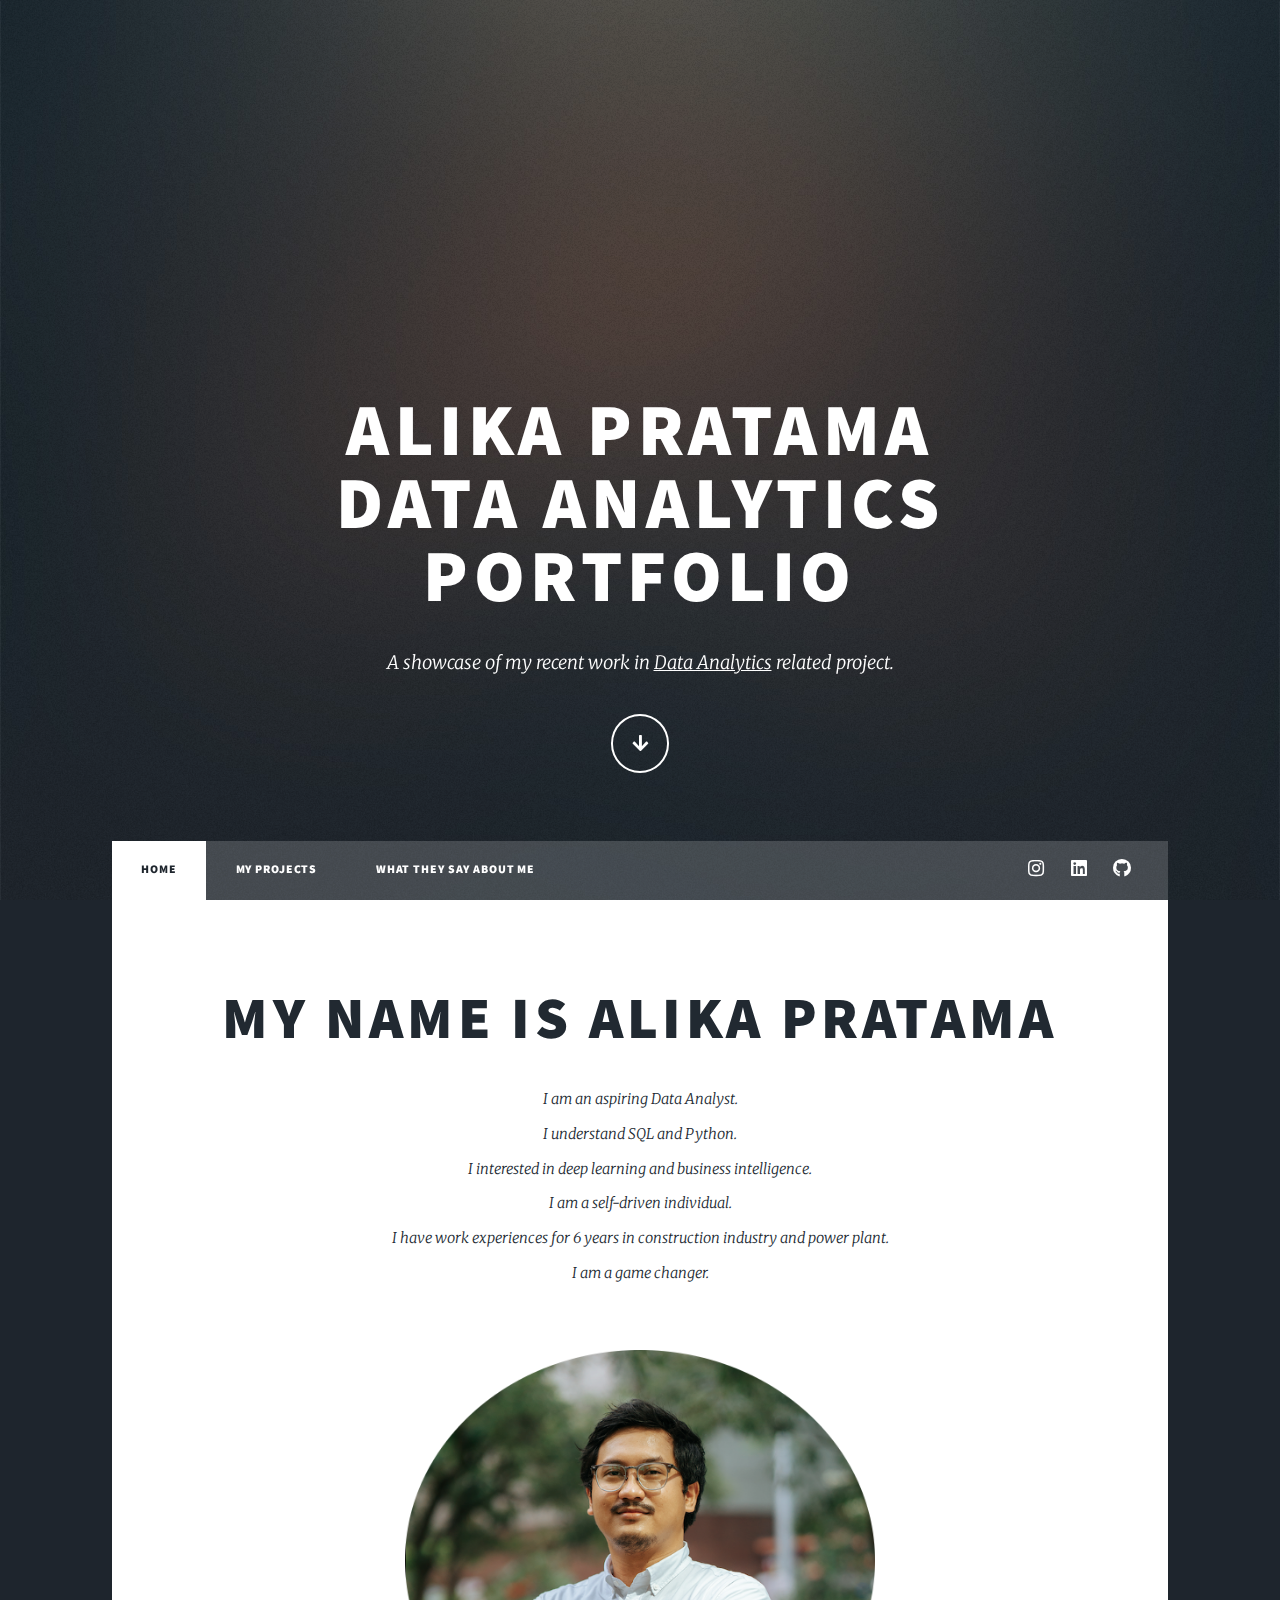
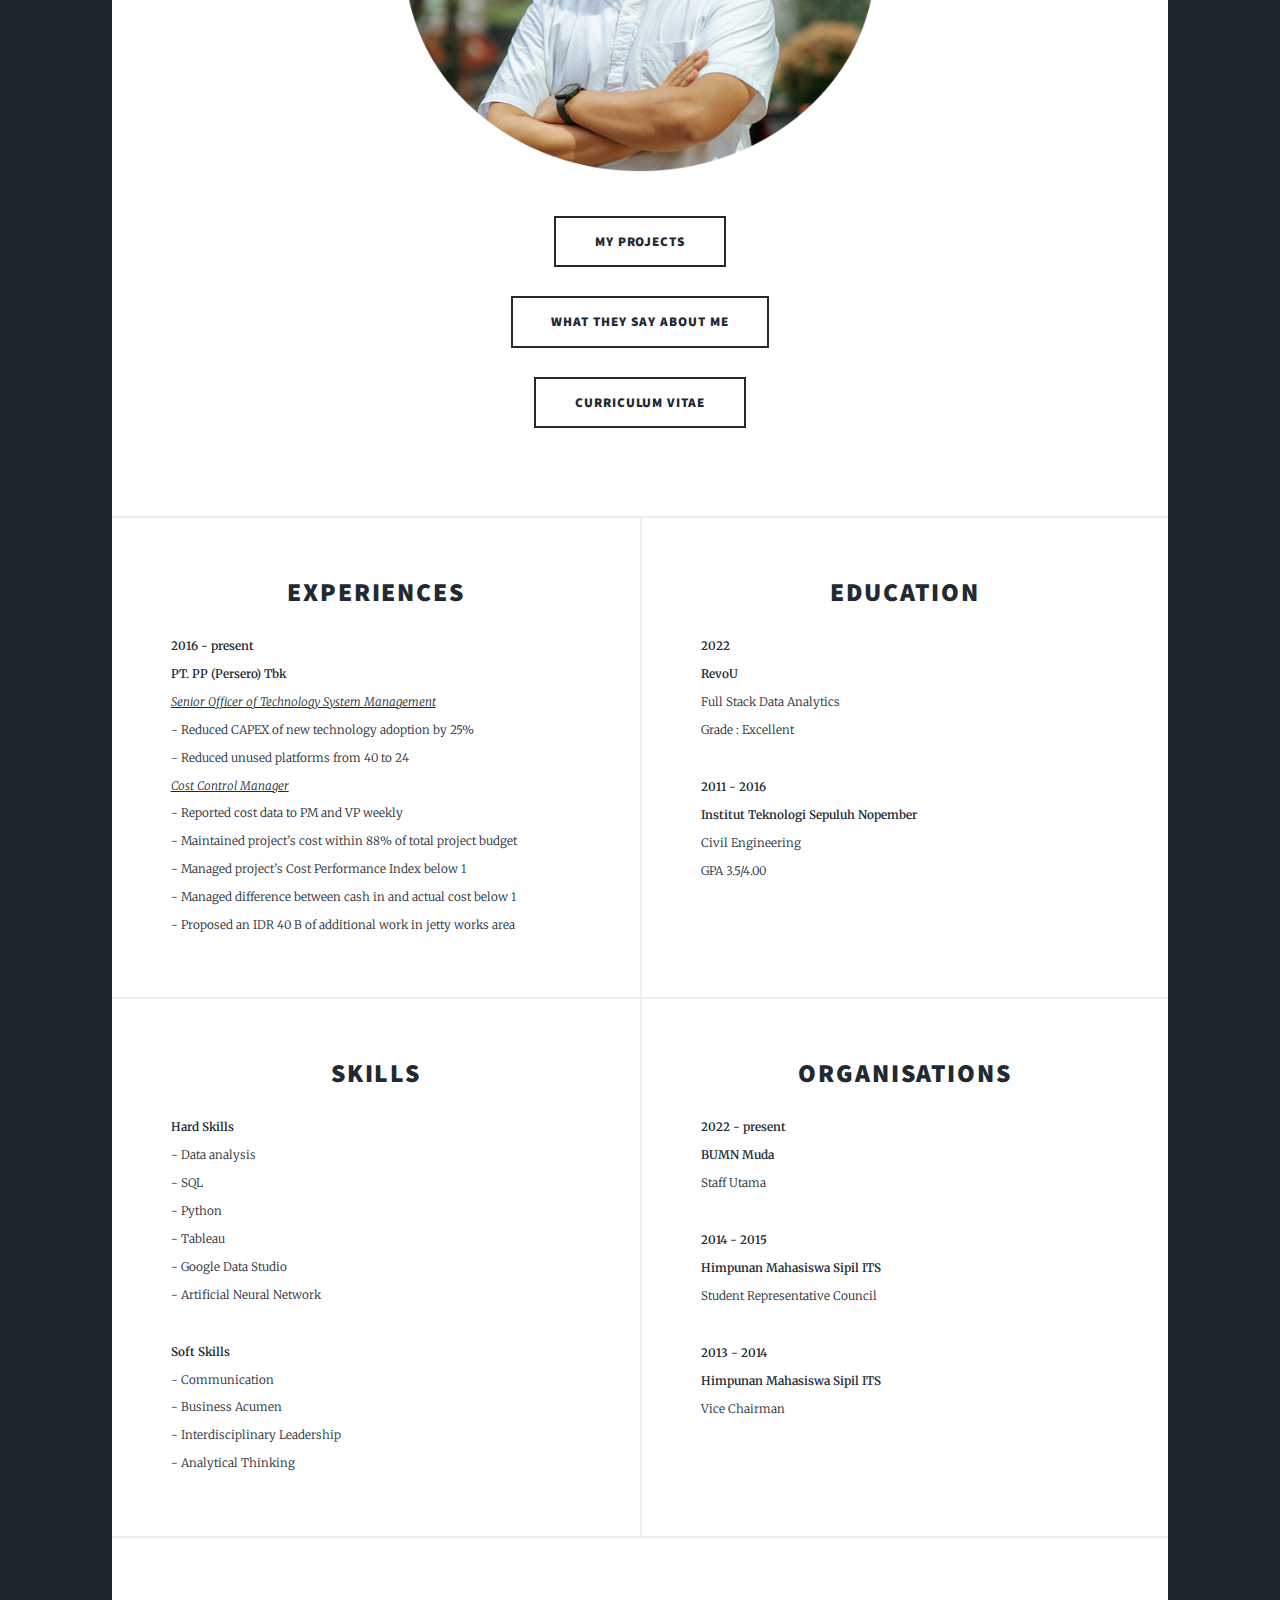
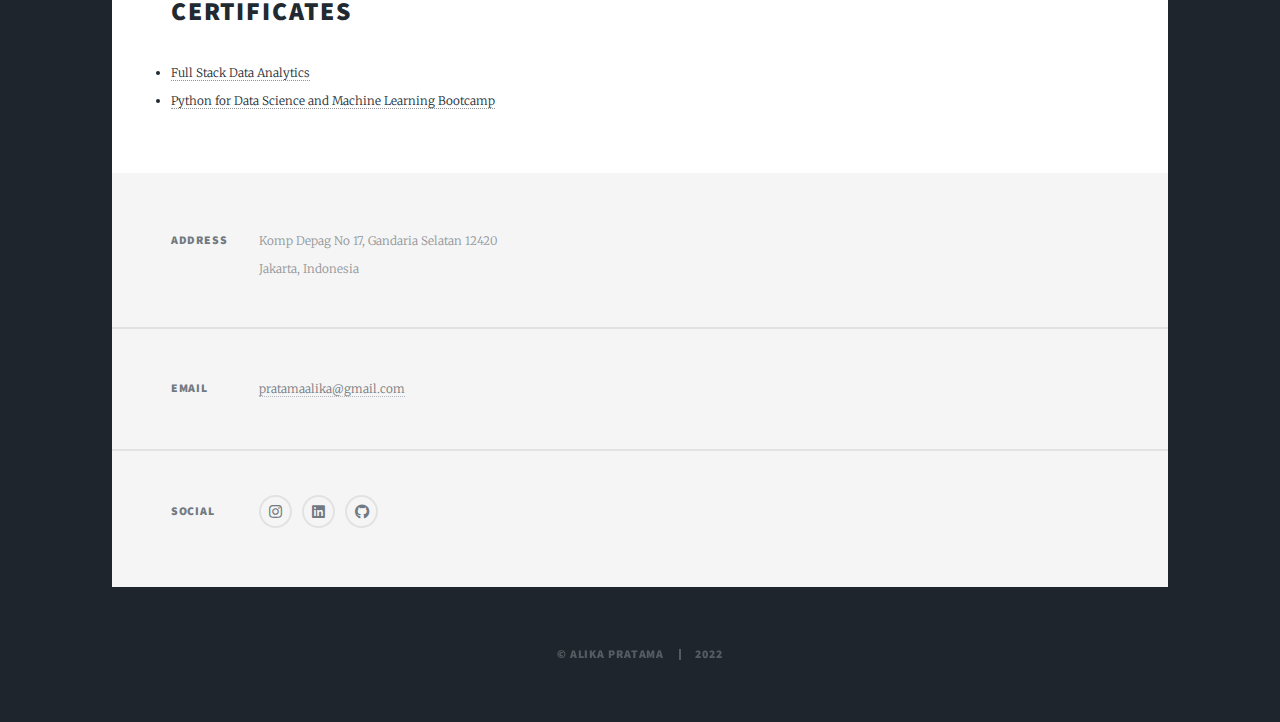
==== commit cdf59091: "update" ====
--- a/index.html
+++ b/index.html
@@ -9,6 +9,11 @@
 		<style>
 			 .tab { margin-left: 40px; }
 		</style>
+		<style>
+			.aligncenter {
+				text-align: center;
+			}
+			</style>
 	</head>
 	<body class="is-preload">
 
@@ -52,7 +57,8 @@
 						<!-- Featured Post -->
 							<article class="post featured">
 								<header class="major">
-									<h2><a href="#">My name is Alika Pratama<br /></a></h2>
+									<h2><a href="#">My name is <br\>
+										Alika Pratama<br /></a></h2>
 									<p>I am an aspiring Data Analyst.<br \>
 										I understand SQL and Python.<br \>
 										I interested in deep learning and business intelligence.<br \>
@@ -60,7 +66,9 @@
 										I have work experiences for 6 years in construction industry and power plant.<br \>
 										I am a game changer.</p>
 								</header>
-								<a href="#" class="image main"><img src="images/alika.png" alt="" /></a>
+								<center>
+								<a href="#" class="image main"><img src="images/alika.png" alt="centered image" /></a>
+								</center>
 								<ul class="actions special">
 									<li><a href="elements.html" class="button large">My Projects</a></li>
 								</ul>
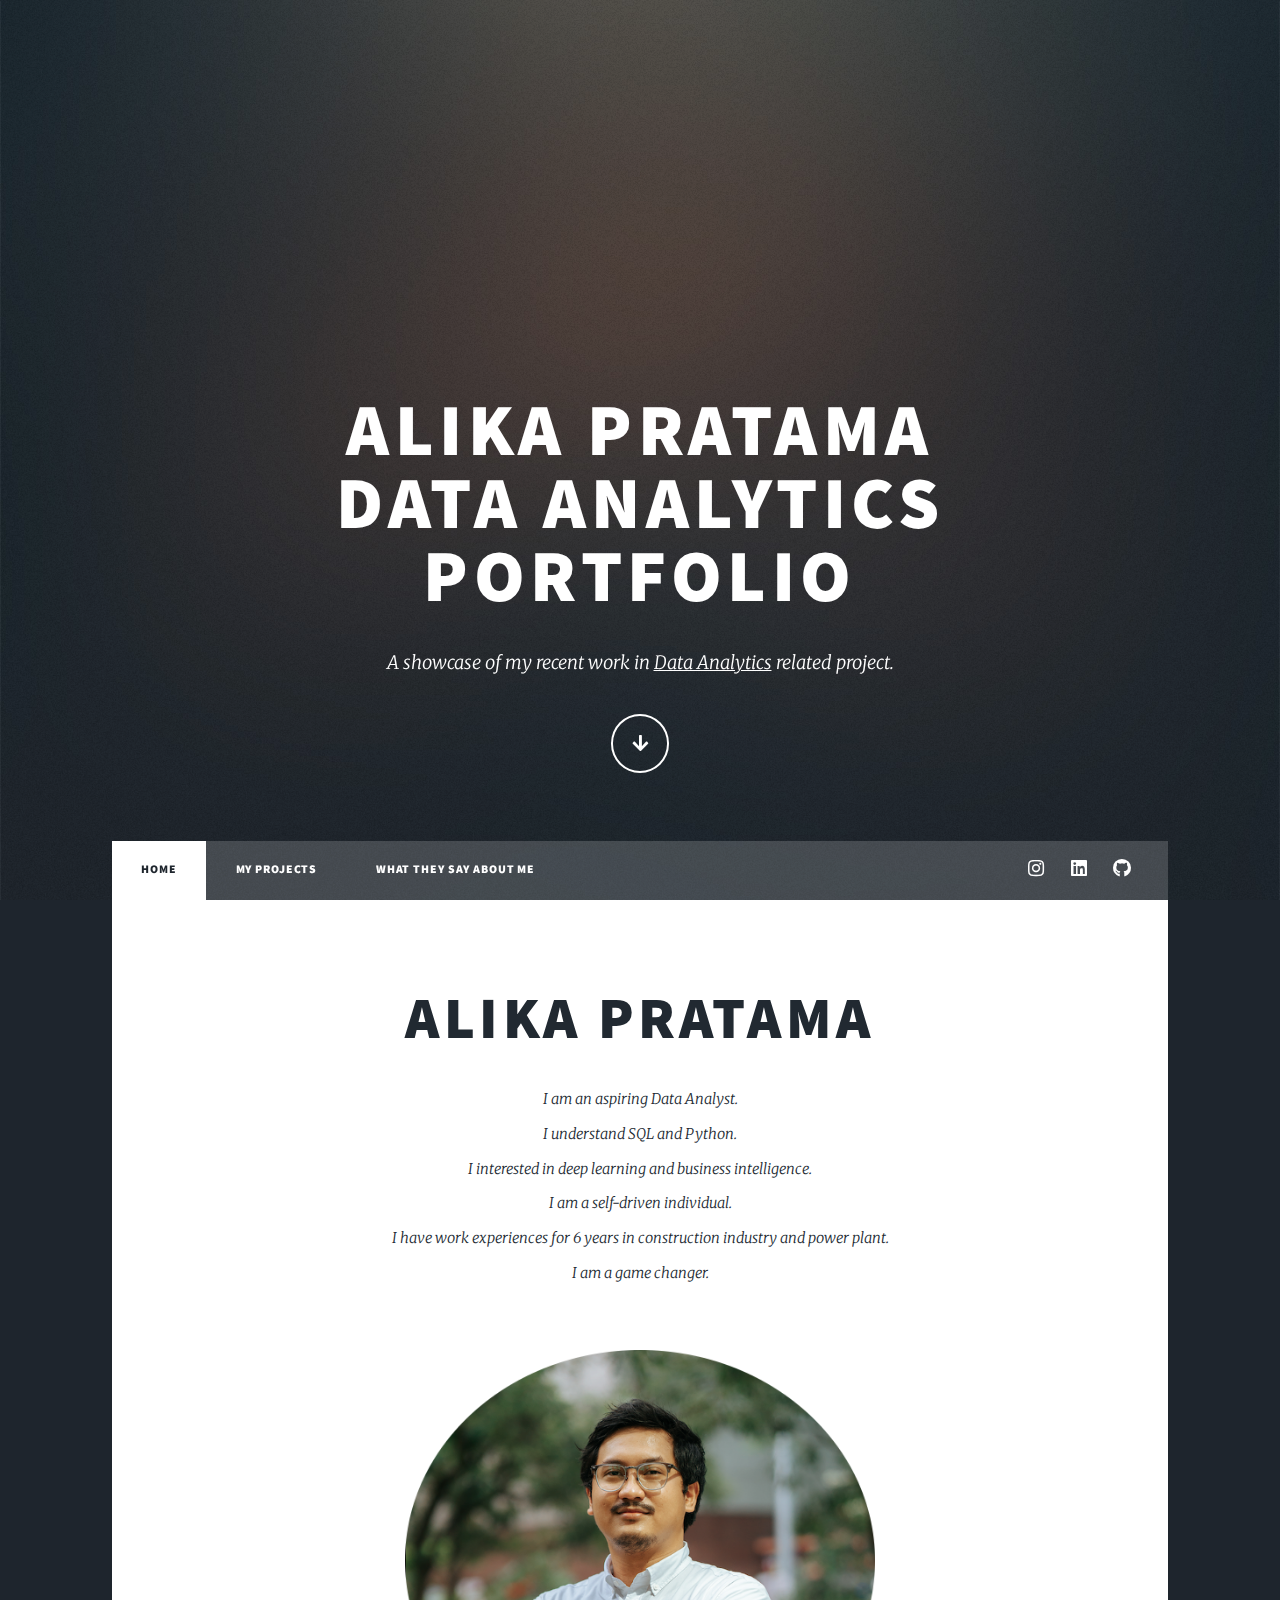
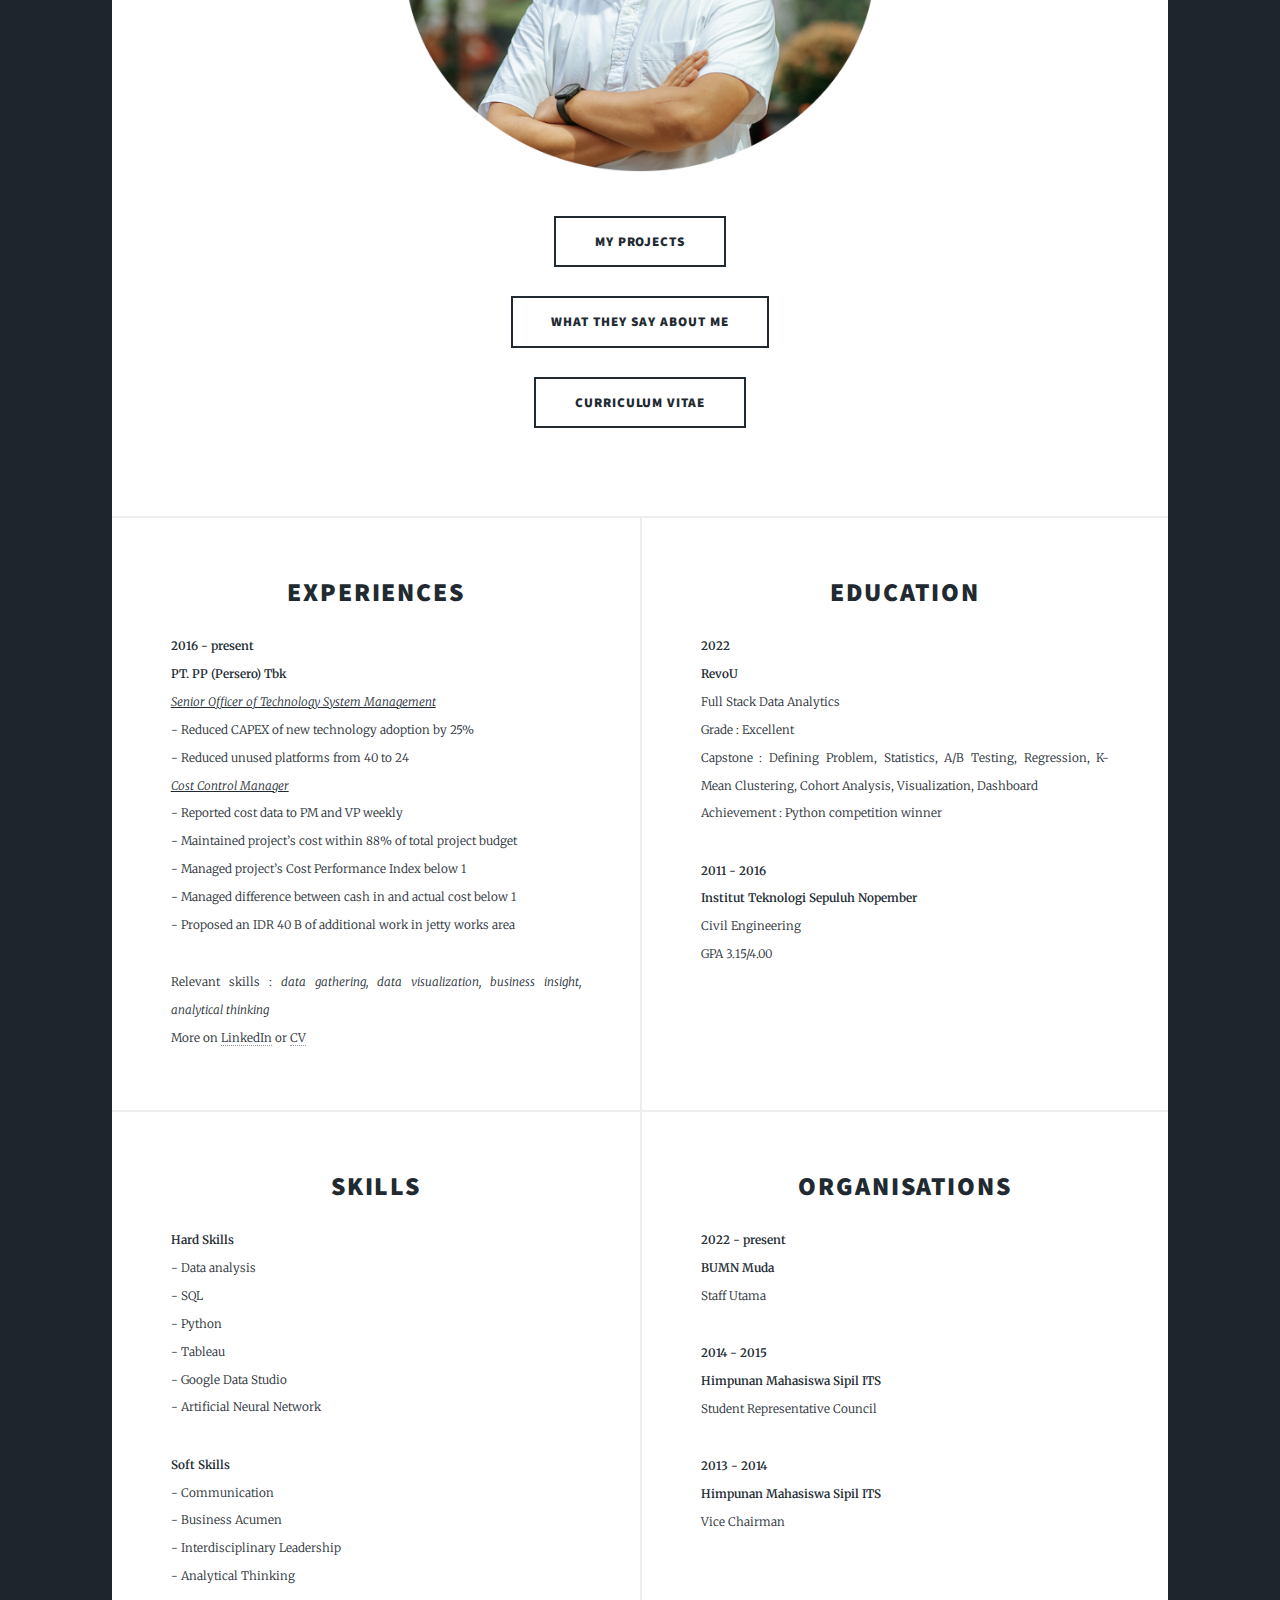
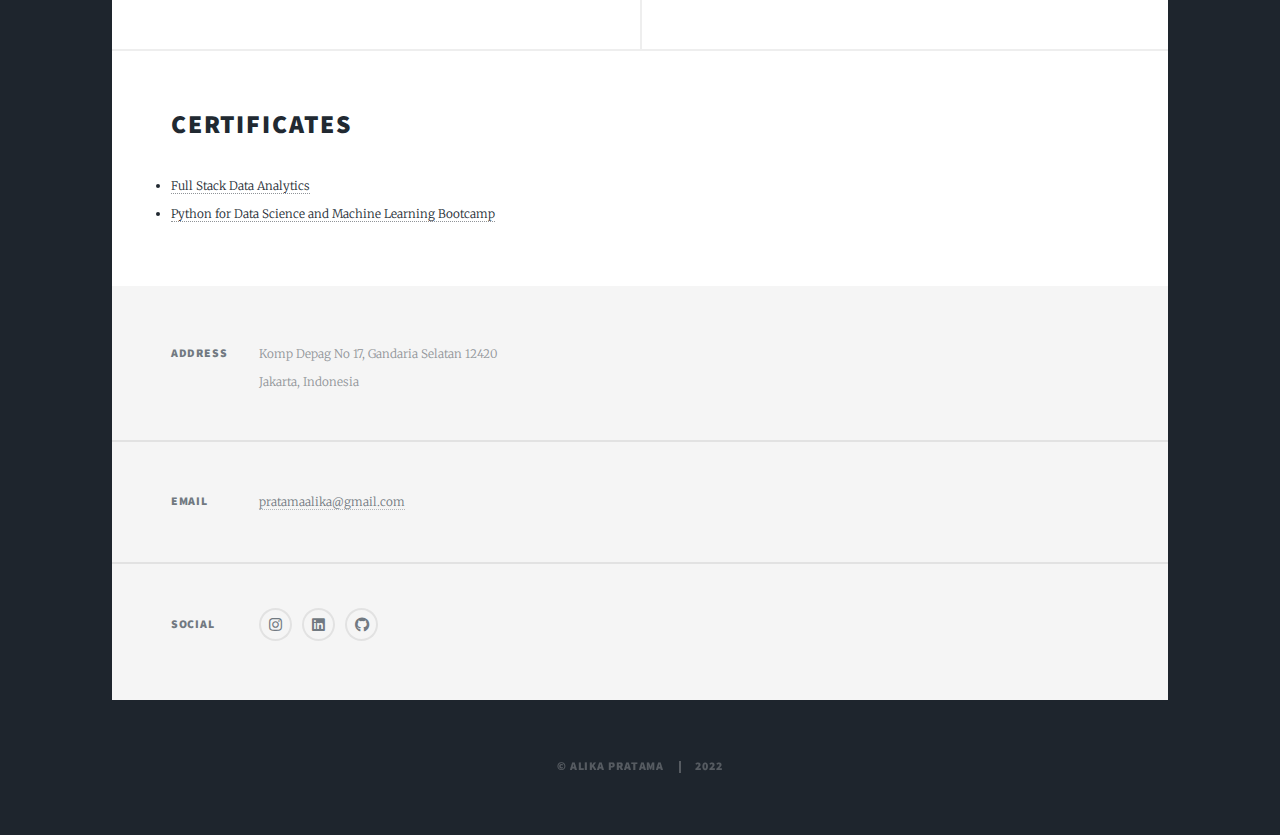
==== commit 0e9a3b03: "update experiences" ====
--- a/index.html
+++ b/index.html
@@ -57,8 +57,7 @@
 						<!-- Featured Post -->
 							<article class="post featured">
 								<header class="major">
-									<h2><a href="#">My name is <br\>
-										Alika Pratama<br /></a></h2>
+										<h2>Alika Pratama</h2>
 									<p>I am an aspiring Data Analyst.<br \>
 										I understand SQL and Python.<br \>
 										I interested in deep learning and business intelligence.<br \>
@@ -99,6 +98,11 @@
 										- Managed project’s Cost Performance Index below 1<br \>
 										- Managed difference between cash in and actual cost below 1<br \>
 										- Proposed an IDR 40 B of additional work in jetty works area<br \>
+
+										<p>
+											Relevant skills : <i>data gathering, data visualization, business insight, analytical thinking</i><br \>
+											More on <a href="https://www.linkedin.com/in/alika-pratama/">LinkedIn</a> or <a href="https://drive.google.com/file/d/1G6J9w6FsgMO8FU59pXsLK__Ve0LIQ1gv/view">CV</a>
+										</p>
 								</article>
 								<article>
 									<header>
@@ -109,12 +113,16 @@
 										<b>RevoU</b><br \>
 										Full Stack Data Analytics<br \>
 										Grade : Excellent<br \>
+										Capstone : Defining Problem, Statistics, A/B
+										Testing, Regression, K-Mean Clustering, Cohort
+										Analysis, Visualization, Dashboard<br \>
+										Achievement : Python competition winner
 									</p>
 									<p>
 										<b>2011 - 2016</b><br \>
 										<b>Institut Teknologi Sepuluh Nopember</b><br \>
 										Civil Engineering<br \>
-										GPA 3.5/4.00<br \>
+										GPA 3.15/4.00<br \>
 									</p>
 								</article>
 								<article>
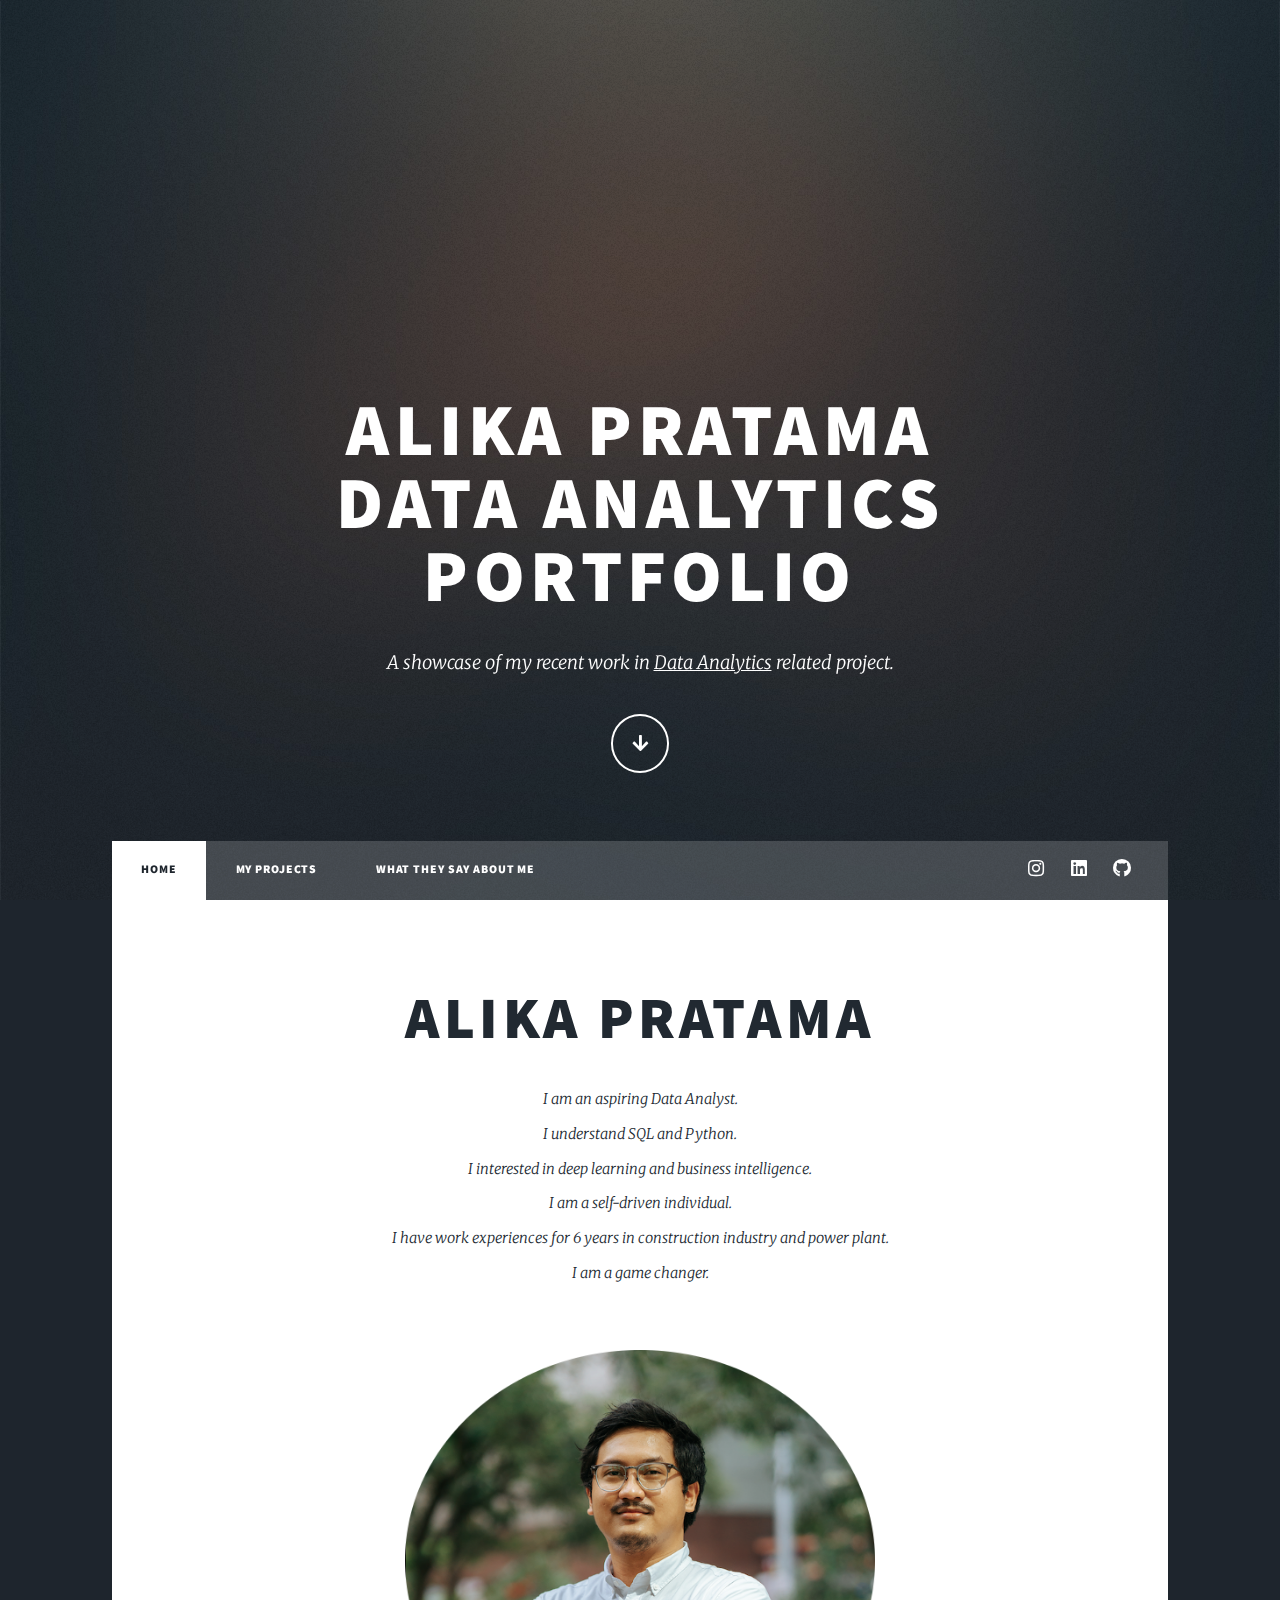
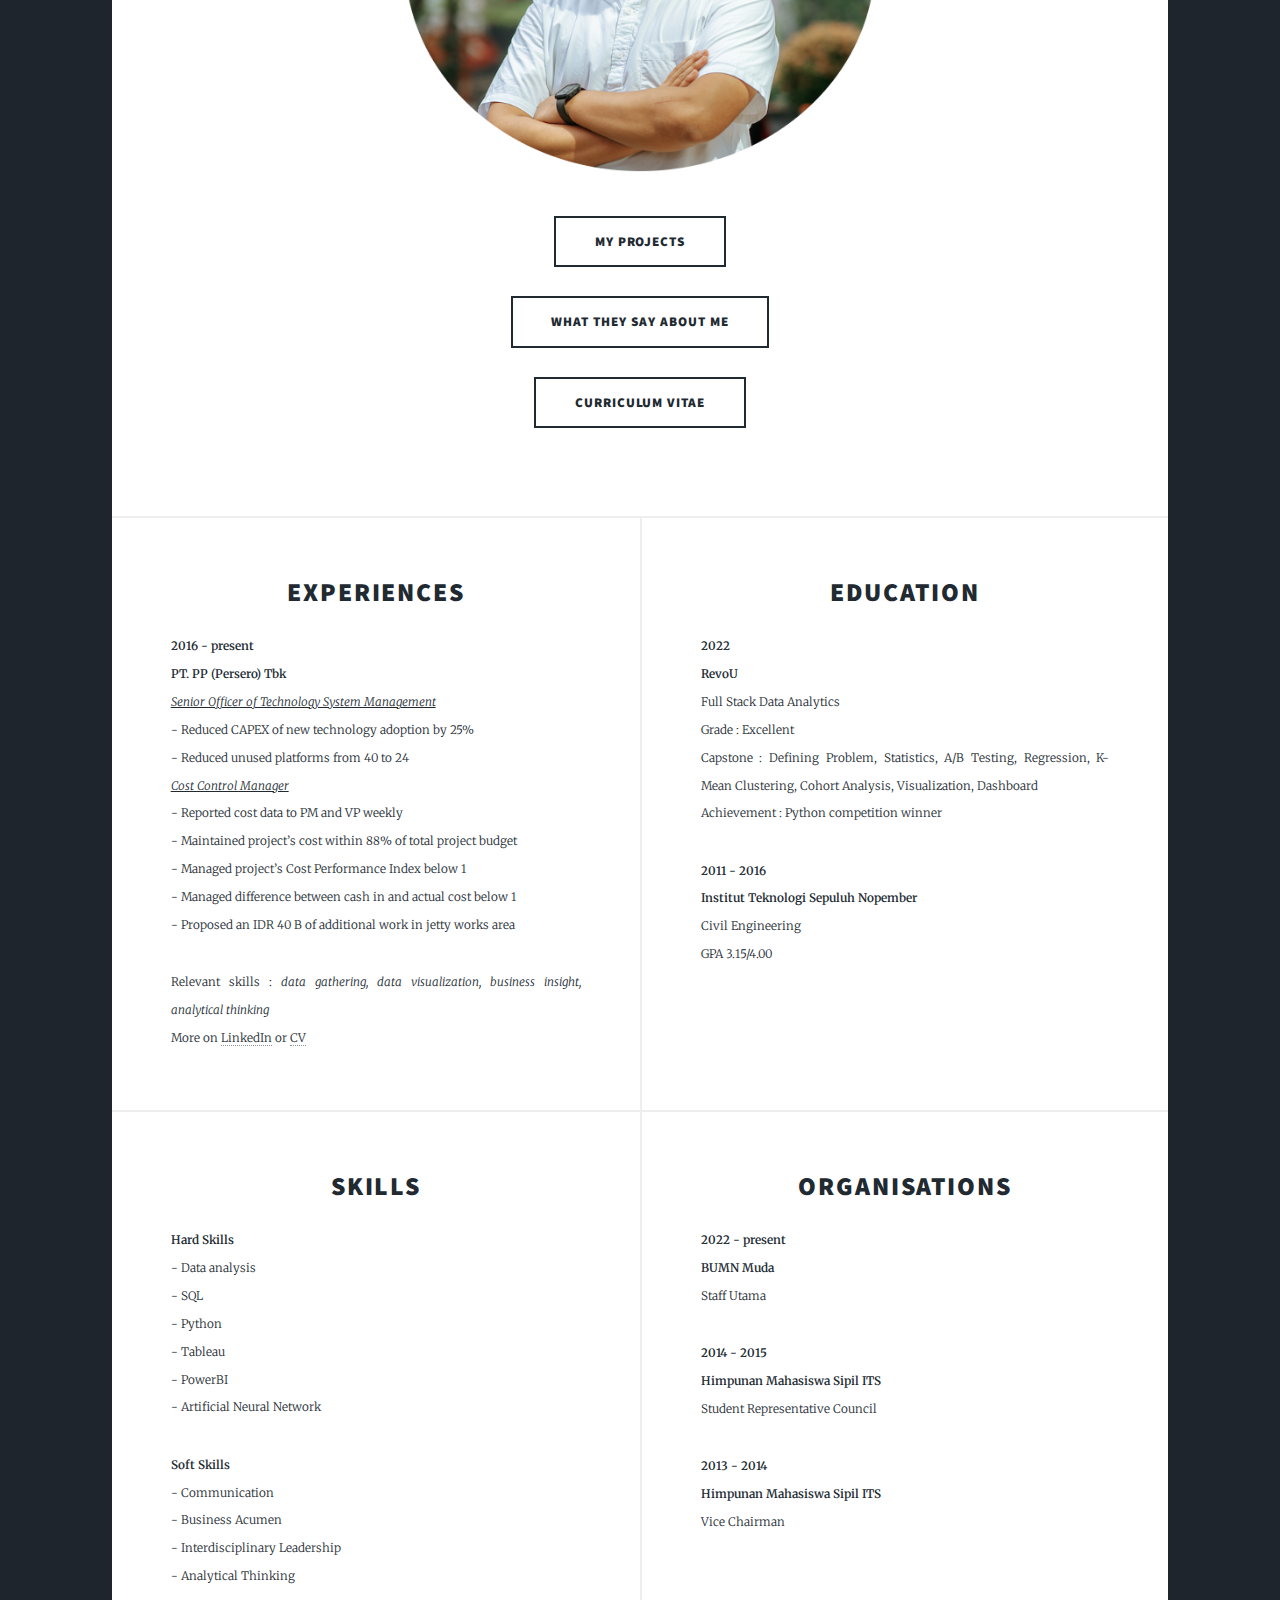
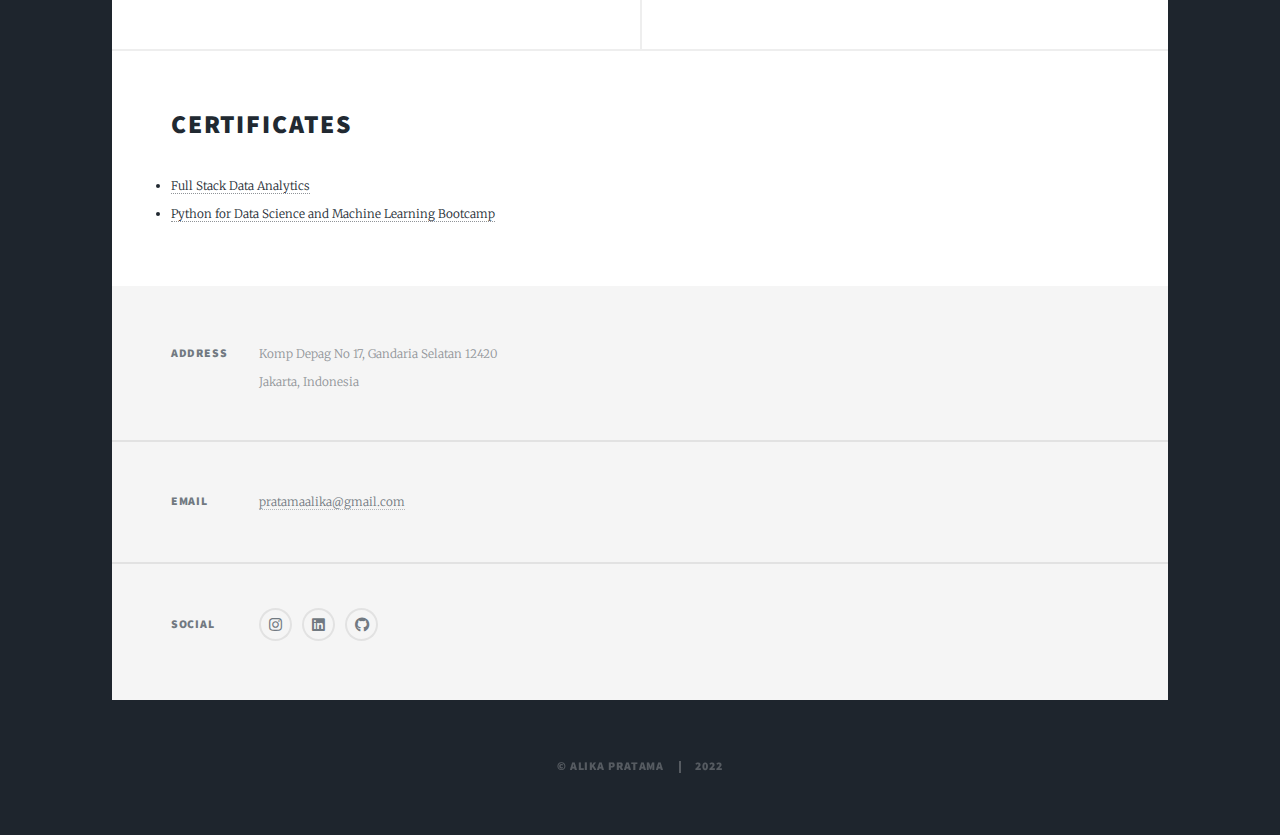
==== commit e6868213: "update hard skills" ====
--- a/index.html
+++ b/index.html
@@ -135,7 +135,7 @@
 										- SQL<br \>
 										- Python<br \>
 										- Tableau<br \>
-										- Google Data Studio<br \>
+										- PowerBI<br \>
 										- Artificial Neural Network<br \>
 									</p>
 									<p>
